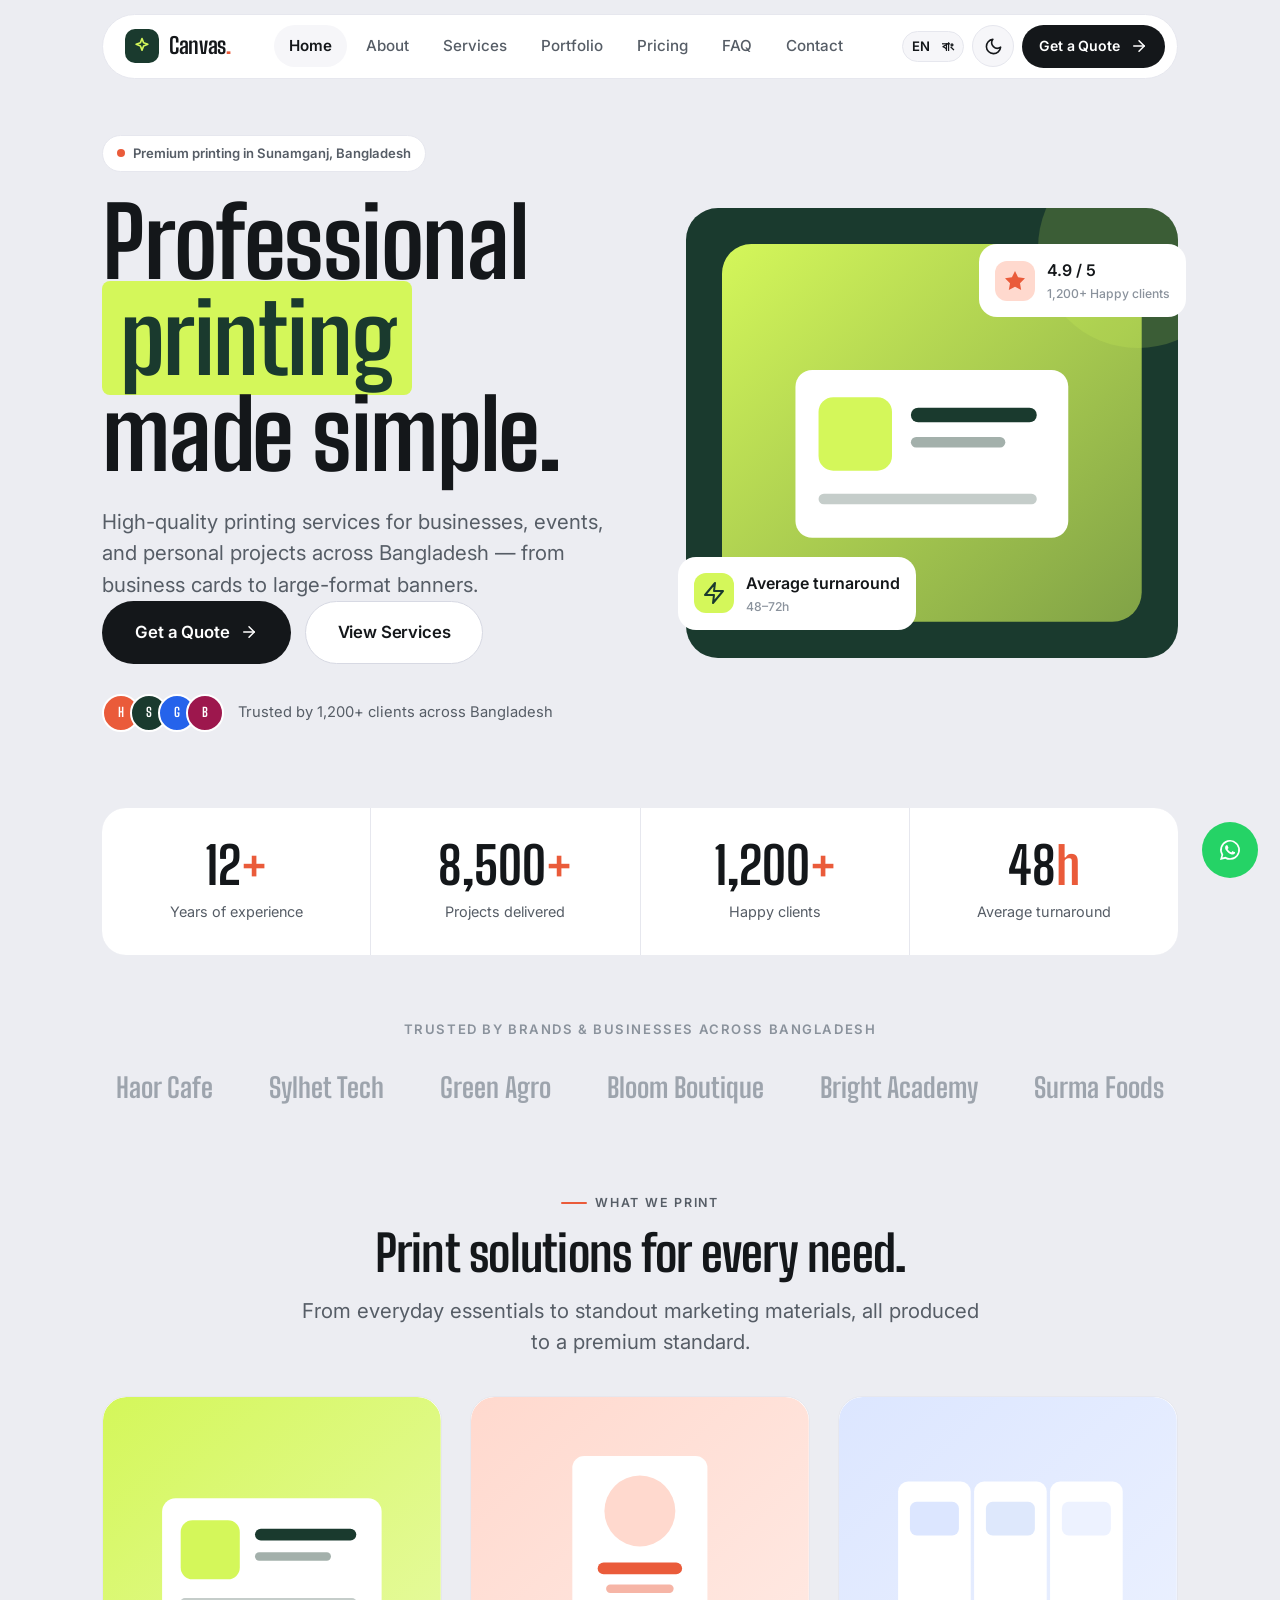
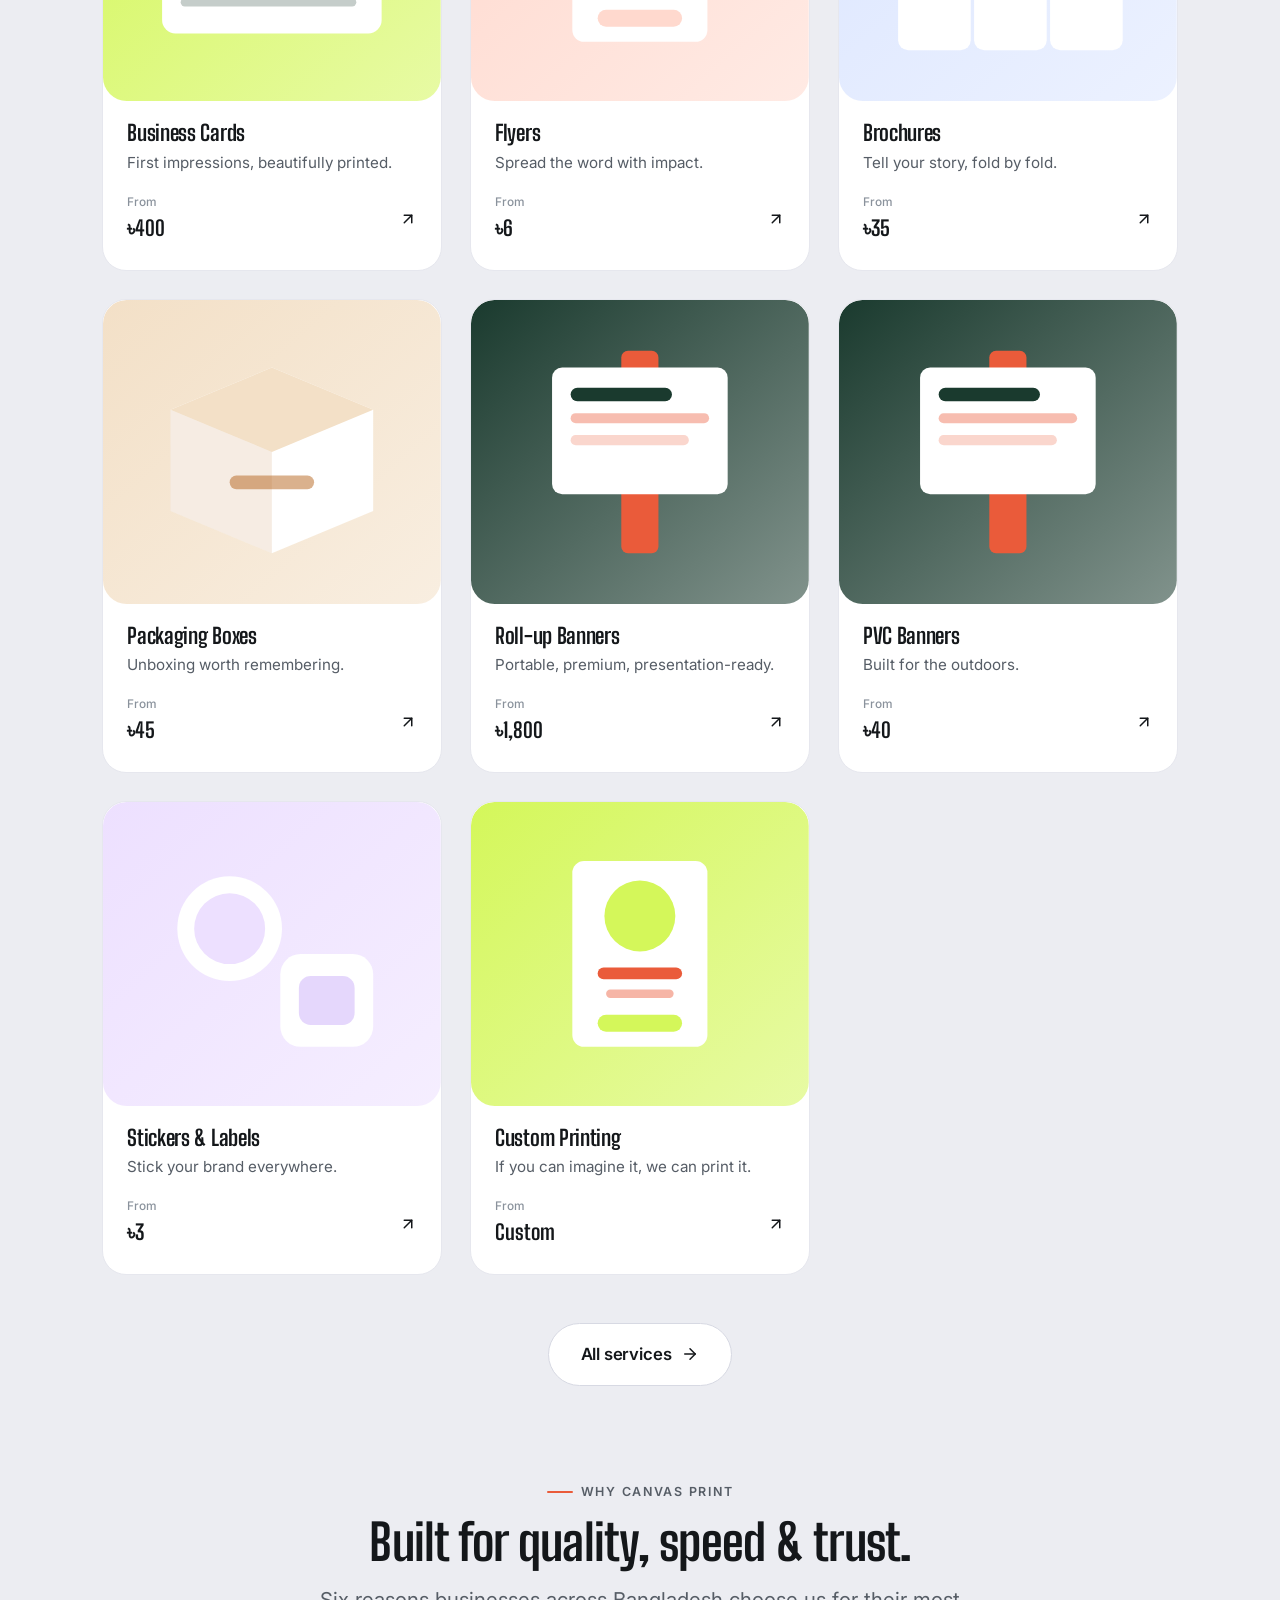
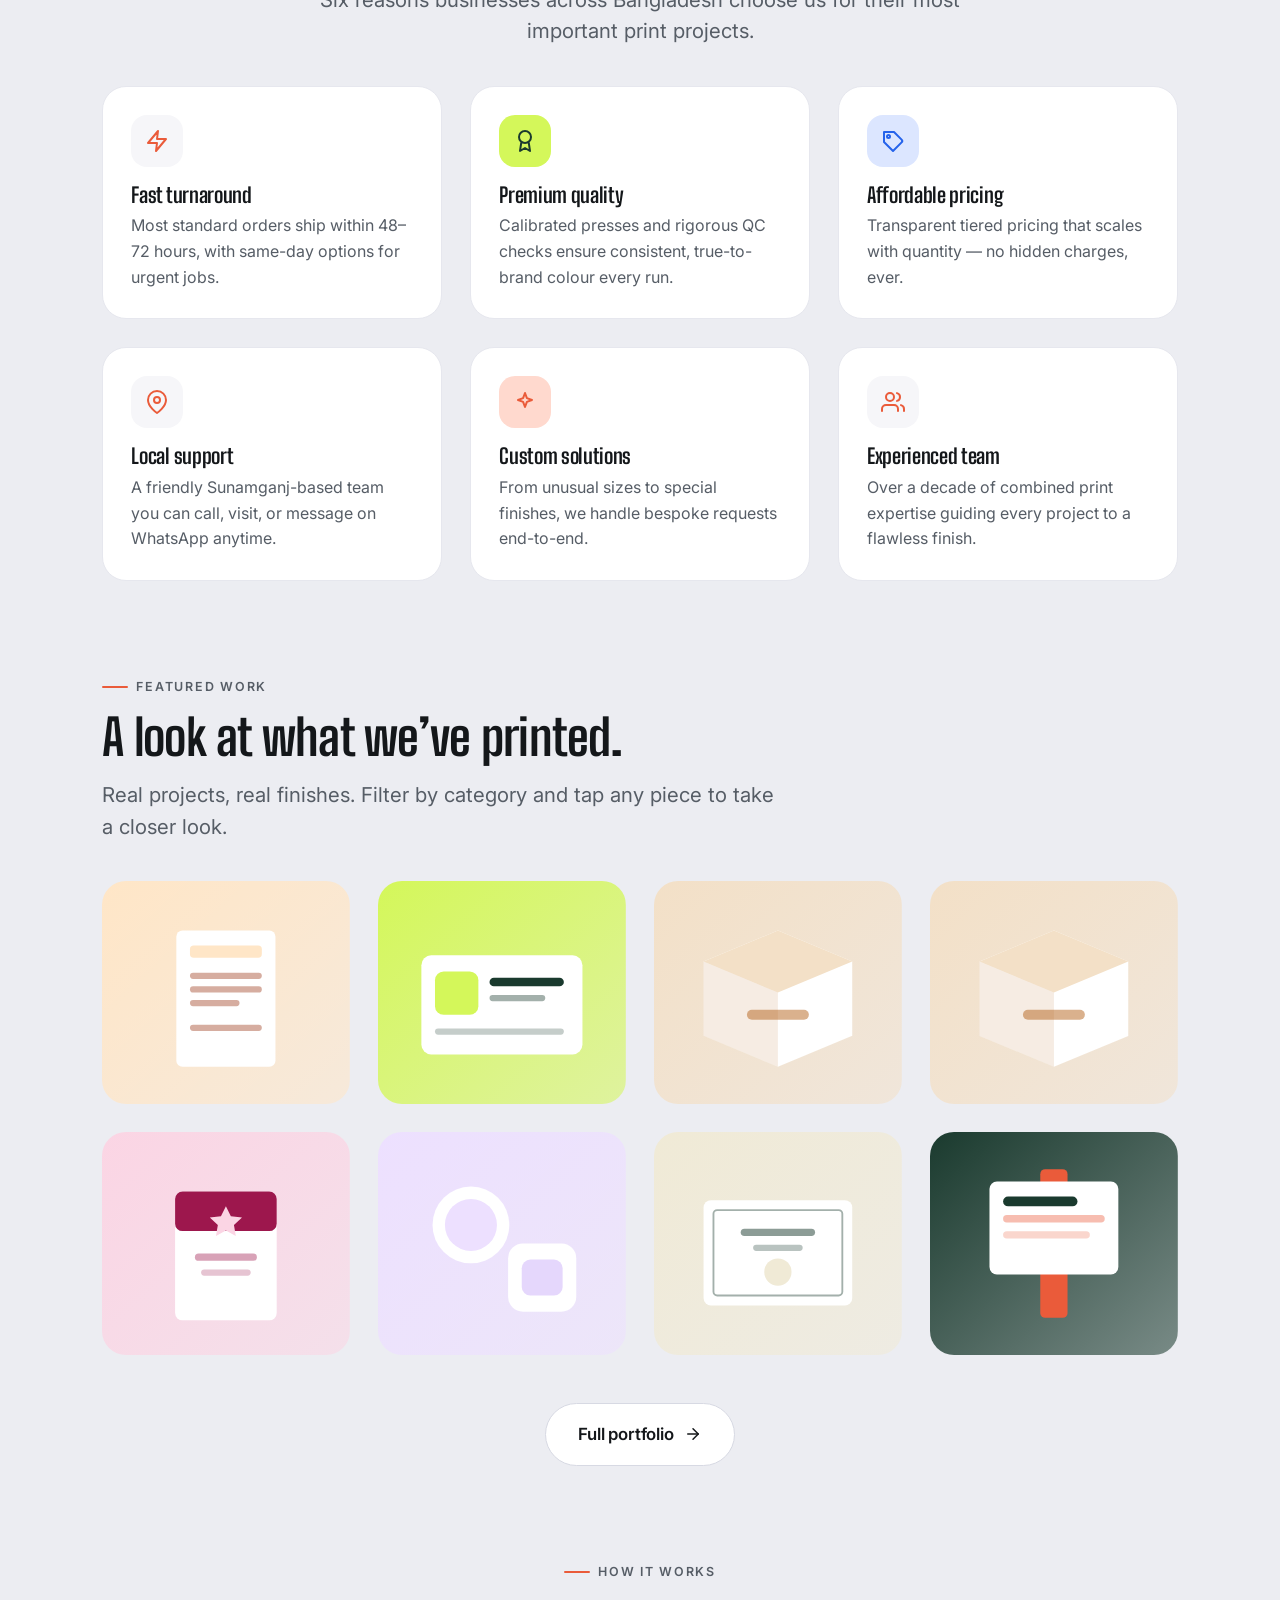
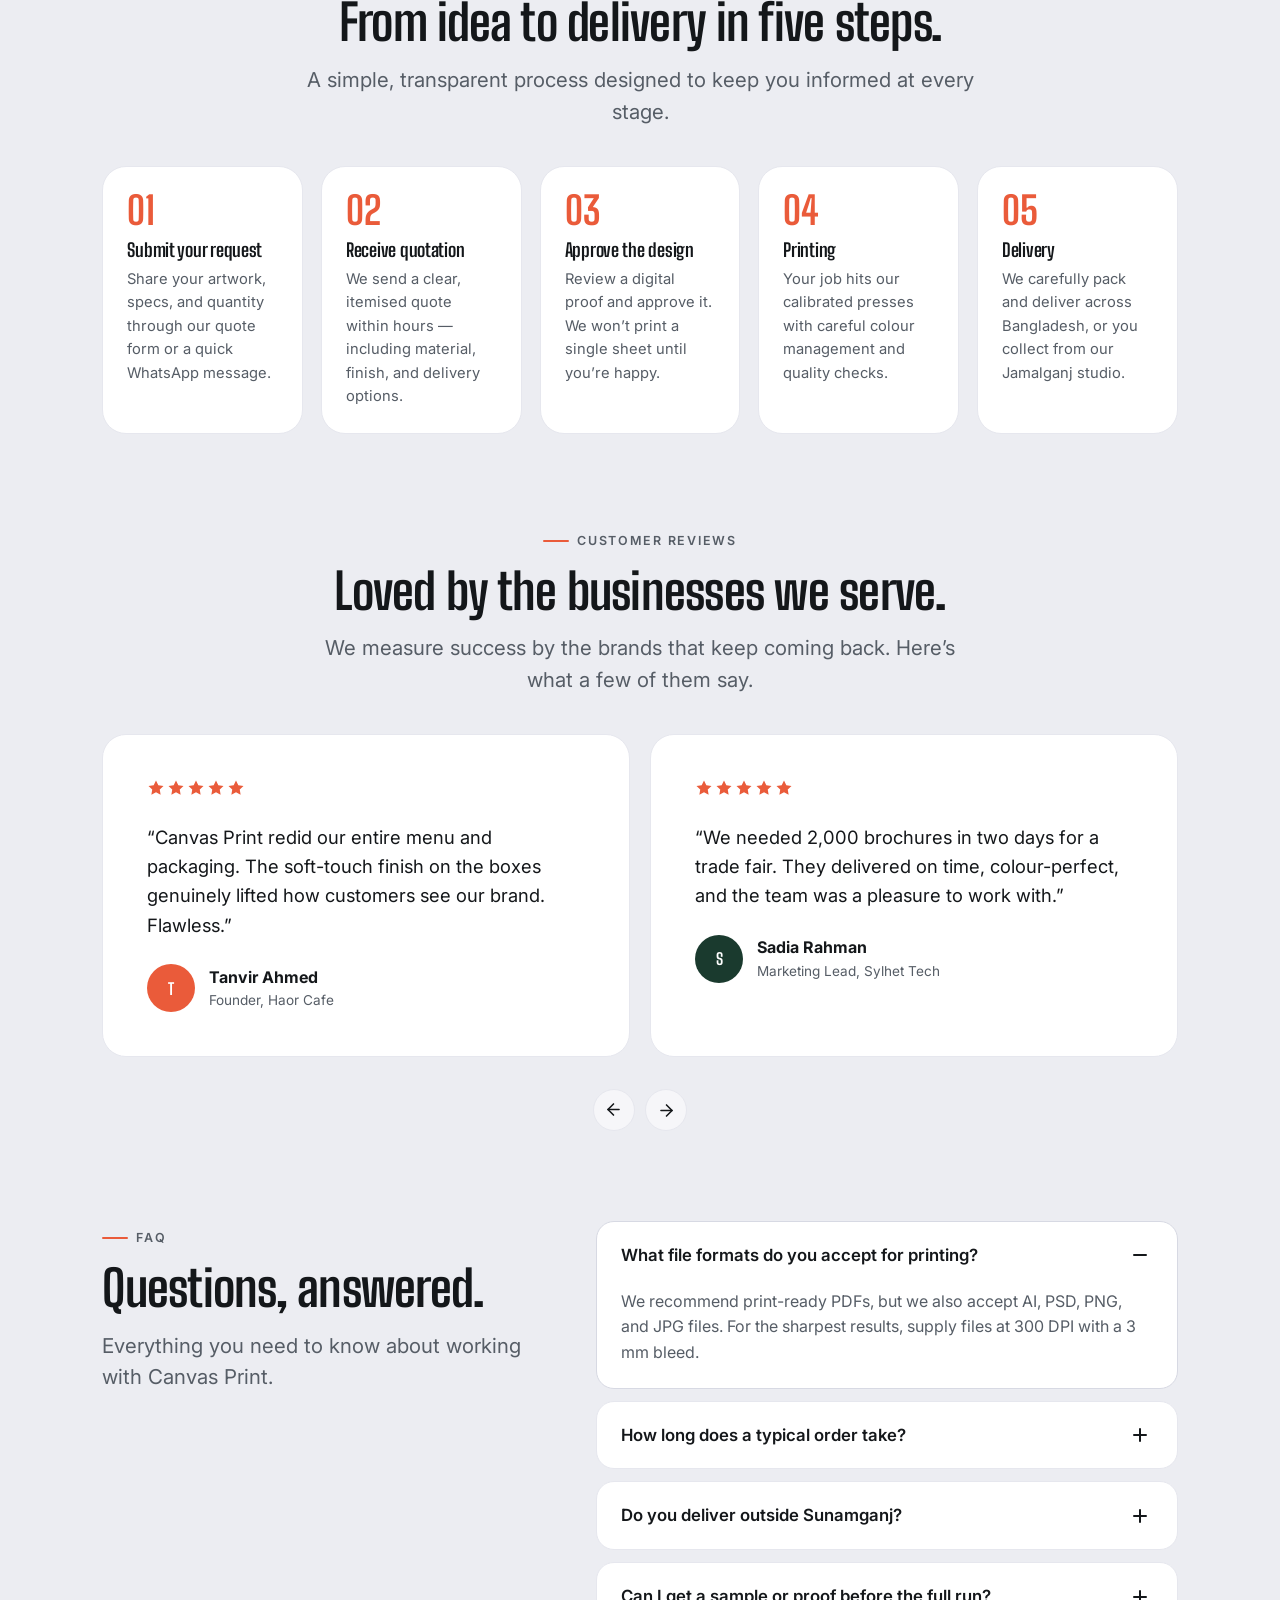
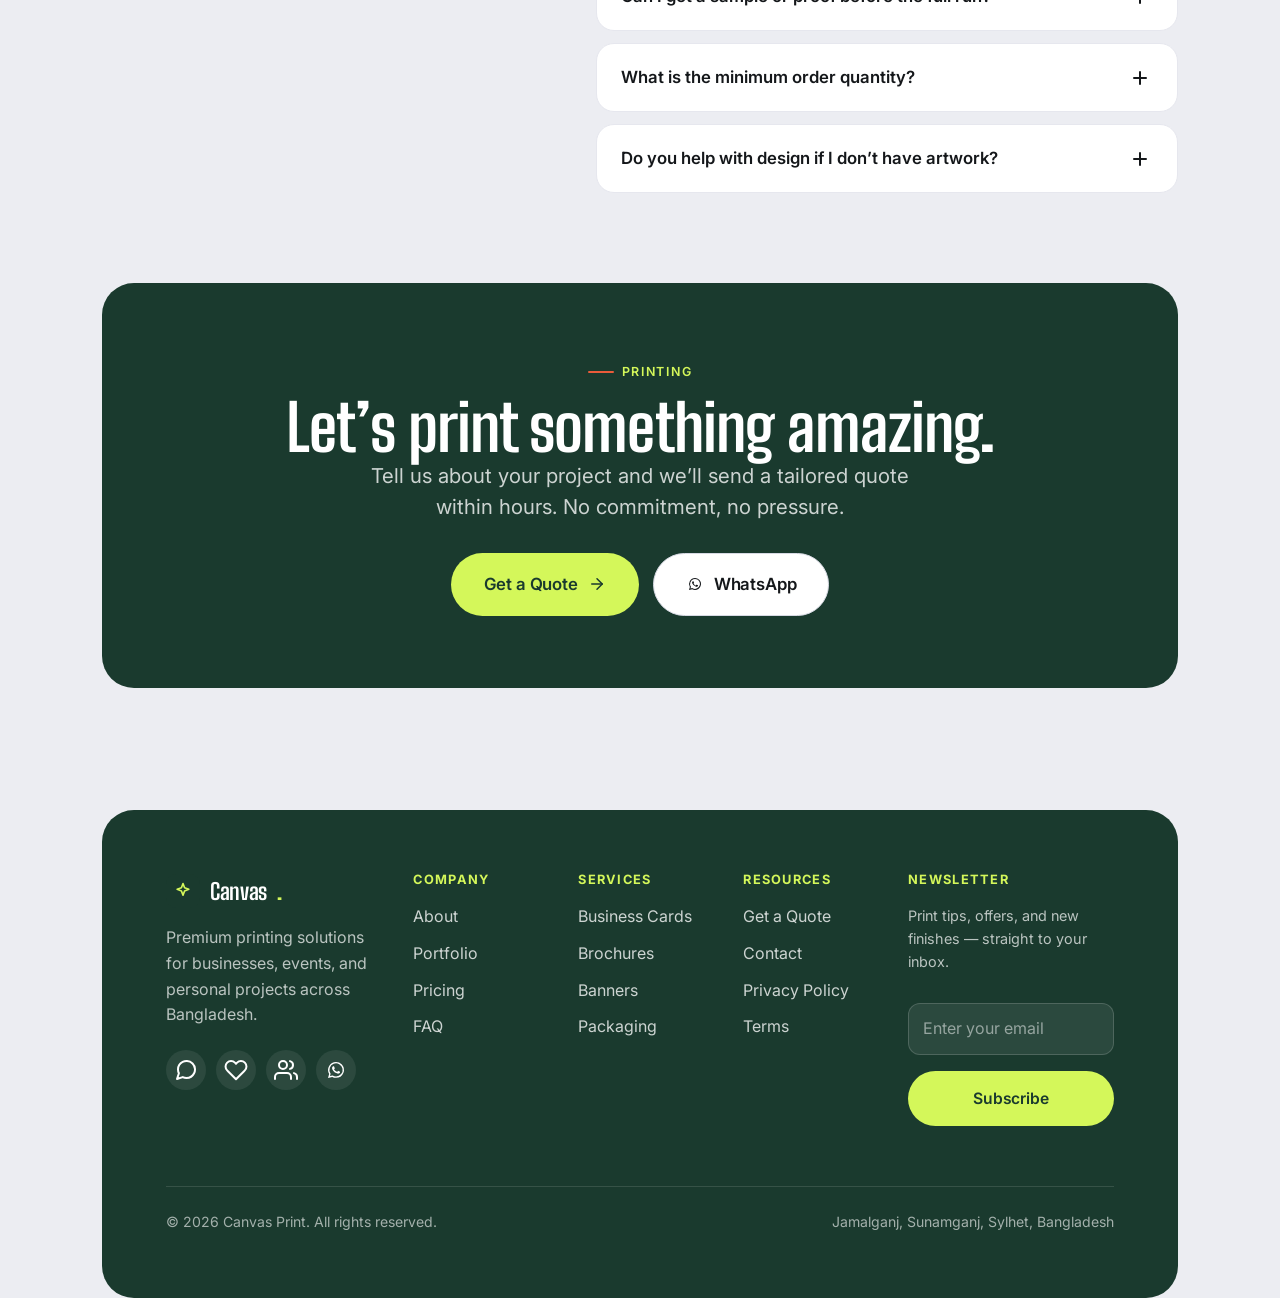
==== index.html @ 89763c50 "first commit Co-authored-by: Cursor <cursoragent@cursor.com>" ====
<!DOCTYPE html>
<html lang="en" data-theme="light">
<head>
    <meta charset="UTF-8">
    <meta name="viewport" content="width=device-width, initial-scale=1.0">
    <title>Canvas Print — Premium Printing in Sunamganj, Bangladesh</title>
    <meta name="description" content="High-quality printing services for businesses, events, and personal projects across Bangladesh — from business cards to large-format banners.">
    <link rel="canonical" href="https://canvasprintbd.com/">
    <meta property="og:type" content="website">
    <meta property="og:title" content="Canvas Print — Premium Printing in Sunamganj, Bangladesh">
    <meta property="og:description" content="High-quality printing services for businesses, events, and personal projects across Bangladesh.">
    <meta property="og:image" content="https://canvasprintbd.com/assets/img/og.svg">
    <meta name="twitter:card" content="summary_large_image">
    <link rel="icon" href="/assets/img/favicon.svg" type="image/svg+xml">
    <meta name="theme-color" content="#1a3a2e">
    <script>(function(){try{var t=localStorage.getItem('theme');if(!t){t=matchMedia('(prefers-color-scheme: dark)').matches?'dark':'light';}document.documentElement.setAttribute('data-theme',t);}catch(e){}})();</script>
    <link rel="preconnect" href="https://fonts.googleapis.com">
    <link rel="preconnect" href="https://fonts.gstatic.com" crossorigin>
    <link href="https://fonts.googleapis.com/css2?family=Big+Shoulders+Text:wght@500;600;700;800&family=Inter:wght@400;500;600;700&display=swap" rel="stylesheet">
    <link rel="stylesheet" href="/assets/css/styles.css">
    <link rel="stylesheet" href="/assets/css/components.css">
    <script type="application/ld+json">
    {"@context":"https://schema.org","@type":"LocalBusiness","name":"Canvas Print","url":"https://canvasprintbd.com","telephone":"+8801700000000","email":"hello@canvasprintbd.com","address":{"@type":"PostalAddress","streetAddress":"Jamalganj","addressLocality":"Sunamganj","addressRegion":"Sylhet","addressCountry":"BD"},"priceRange":"৳৳"}
    </script>
</head>
<body>
<a href="#main" class="sr-only">Skip to content</a>
<div data-include="/partials/header.html"></div>

<main id="main">
    <section class="hero">
        <div class="container">
            <div class="hero-grid">
                <div class="reveal">
                    <span class="badge"><span class="dot"></span> <span data-i18n="hero.badge"></span></span>
                    <h1 class="h-hero hero-title">
                        <span data-i18n="hero.titleA"></span> <span class="highlight" data-i18n="hero.titleHighlight"></span><br><span data-i18n="hero.titleB"></span>
                    </h1>
                    <p class="lede" style="max-width:520px;" data-i18n="hero.subtitle"></p>
                    <div class="hero-cta">
                        <a href="/quote.html" class="btn btn-primary btn-lg"><span data-i18n="common.getQuote"></span> <span data-icon="arrow-right"></span></a>
                        <a href="/services.html" class="btn btn-secondary btn-lg" data-i18n="common.viewServices"></a>
                    </div>
                    <div class="hero-trust">
                        <div class="avatar-row" aria-hidden="true">
                            <span style="background:var(--tomato)">H</span><span style="background:var(--forest)">S</span>
                            <span style="background:var(--blue)">G</span><span style="background:#9d174d">B</span>
                        </div>
                        <span data-i18n="hero.trusted"></span>
                    </div>
                </div>
                <div class="hero-visual reveal" data-delay="2">
                    <div class="hero-stage"><div class="hero-art-main" data-art="card"></div></div>
                    <div class="hero-float bl">
                        <span class="fico" style="background:var(--lime);color:var(--forest)" data-icon="zap"></span>
                        <div><span data-i18n="stats.turnaround"></span><small>48–72h</small></div>
                    </div>
                    <div class="hero-float tr">
                        <span class="fico" style="background:var(--tomato-soft);color:var(--tomato)" data-icon="star"></span>
                        <div>4.9 / 5<small>1,200+ <span data-i18n="stats.clients"></span></small></div>
                    </div>
                </div>
            </div>
        </div>
    </section>

    <section class="section--tight"><div class="container"><div data-render="stats"></div></div></section>

    <section class="section--tight"><div class="container trusted reveal" data-render="trusted"></div></section>

    <section class="section">
        <div class="container">
            <div class="section-head center">
                <span class="eyebrow" style="justify-content:center;" data-i18n="services.eyebrow"></span>
                <h2 class="h2 text-balance" data-i18n="services.title"></h2>
                <p class="lede" data-i18n="services.description"></p>
            </div>
            <div class="grid grid-3" data-render="services" data-home="true"></div>
            <div class="text-center mt-lg">
                <a href="/services.html" class="btn btn-secondary btn-lg"><span data-i18n="common.allServices"></span> <span data-icon="arrow-right"></span></a>
            </div>
        </div>
    </section>

    <section class="section">
        <div class="container">
            <div class="section-head center">
                <span class="eyebrow" style="justify-content:center;" data-i18n="why.eyebrow"></span>
                <h2 class="h2 text-balance" data-i18n="why.title"></h2>
                <p class="lede" data-i18n="why.description"></p>
            </div>
            <div class="grid grid-3" data-render="why"></div>
        </div>
    </section>

    <section class="section">
        <div class="container">
            <div class="section-head">
                <span class="eyebrow" data-i18n="work.eyebrow"></span>
                <h2 class="h2 text-balance" data-i18n="work.title"></h2>
                <p class="lede" data-i18n="work.description"></p>
            </div>
            <div class="grid grid-4" data-render="work" data-limit="8"></div>
            <div class="text-center mt-lg">
                <a href="/portfolio.html" class="btn btn-secondary btn-lg"><span data-i18n="common.fullPortfolio"></span> <span data-icon="arrow-right"></span></a>
            </div>
        </div>
    </section>

    <section class="section">
        <div class="container">
            <div class="section-head center">
                <span class="eyebrow" style="justify-content:center;" data-i18n="process.eyebrow"></span>
                <h2 class="h2 text-balance" data-i18n="process.title"></h2>
                <p class="lede" data-i18n="process.description"></p>
            </div>
            <div class="process-list" data-render="process"></div>
        </div>
    </section>

    <section class="section">
        <div class="container">
            <div class="section-head center">
                <span class="eyebrow" style="justify-content:center;" data-i18n="reviews.eyebrow"></span>
                <h2 class="h2 text-balance" data-i18n="reviews.title"></h2>
                <p class="lede" data-i18n="reviews.description"></p>
            </div>
            <div class="carousel" data-carousel>
                <div class="reviews-track" data-track data-render="reviews"></div>
                <div class="carousel-nav">
                    <button class="icon-btn" type="button" data-prev aria-label="Previous" style="transform:rotate(180deg)"><span data-icon="arrow-right"></span></button>
                    <button class="icon-btn" type="button" data-next aria-label="Next"><span data-icon="arrow-right"></span></button>
                </div>
            </div>
        </div>
    </section>

    <section class="section">
        <div class="container">
            <div class="faq-grid">
                <div class="section-head" style="margin-bottom:0;">
                    <span class="eyebrow" data-i18n="faq.eyebrow"></span>
                    <h2 class="h2 text-balance" data-i18n="faq.title"></h2>
                    <p class="lede" data-i18n="faq.description"></p>
                </div>
                <div class="accordion" data-accordion data-render="faq" data-limit="6"></div>
            </div>
        </div>
    </section>

    <section class="section">
        <div class="container">
            <div class="cta-band reveal">
                <span class="eyebrow" style="color:var(--lime);justify-content:center;" data-i18n="hero.titleHighlight"></span>
                <h2 class="h1 text-balance" style="margin-top:14px;" data-i18n="cta.title"></h2>
                <p class="lede" data-i18n="cta.description"></p>
                <div class="cta-actions">
                    <a href="/quote.html" class="btn btn-accent btn-lg"><span data-i18n="common.getQuote"></span> <span data-icon="arrow-right"></span></a>
                    <a href="#" data-wa class="btn btn-secondary btn-lg"><span data-icon="whatsapp"></span> WhatsApp</a>
                </div>
            </div>
        </div>
    </section>
</main>

<div data-include="/partials/footer.html"></div>

<script src="/assets/js/i18n.js" defer></script>
<script src="/assets/js/data.js" defer></script>
<script src="/assets/js/artwork.js" defer></script>
<script src="/assets/js/main.js" defer></script>
</body>
</html>
---- assets/css/styles.css ----
/* ============================================================ *\
   Canvas Print — Zendeeps-inspired design system
   Big Shoulders Text (display) + Inter (body)
   Light + dark themes via [data-theme]
\* ============================================================ */

:root {
    --font-display: "Big Shoulders Text", "Inter", system-ui, sans-serif;
    --font-body: "Inter", system-ui, -apple-system, "Segoe UI", sans-serif;

    /* Brand accents (shared across themes) */
    --tomato: #ea5b3a;
    --tomato-soft: #ffd9ce;
    --lime: #d4f75a;
    --forest: #1a3a2e;
    --blue: #2563eb;
    --blue-soft: #dce6ff;

    /* Light theme tokens */
    --bg: #ecedf2;
    --panel: #ffffff;
    --panel-2: #f6f6f9;
    --ink: #14171a;
    --ink-2: #565d66;
    --ink-3: #8a929c;
    --border: #e6e7ee;
    --border-strong: #d7d9e3;
    --btn: #14171a;
    --btn-ink: #ffffff;
    --ring: rgba(20, 23, 26, 0.12);
    --shadow-sm: none;
    --shadow-md: none;
    --shadow-lg: none;

    --radius-xl: 32px;
    --radius-lg: 24px;
    --radius-md: 18px;
    --radius-sm: 12px;
    --radius-pill: 999px;

    --container: 1200px;
    --gutter: clamp(16px, 4vw, 40px);
    --section-y: clamp(28px, 3.5vw, 52px);
}

[data-theme="dark"] {
    --bg: #0c0e10;
    --panel: #15181b;
    --panel-2: #1c2024;
    --ink: #f4f5f7;
    --ink-2: #adb4bd;
    --ink-3: #79818b;
    --border: #262b30;
    --border-strong: #333a41;
    --btn: #f4f5f7;
    --btn-ink: #14171a;
    --ring: rgba(255, 255, 255, 0.16);
    --shadow-sm: none;
    --shadow-md: none;
    --shadow-lg: none;
}

/* ----------------------------- Reset ----------------------------- */
*,
*::before,
*::after { box-sizing: border-box; }

* { margin: 0; }

html { scroll-behavior: smooth; -webkit-text-size-adjust: 100%; }

body {
    font-family: var(--font-body);
    background: var(--bg);
    color: var(--ink);
    line-height: 1.6;
    font-size: 16px;
    -webkit-font-smoothing: antialiased;
    text-rendering: optimizeLegibility;
    transition: background-color 0.3s ease, color 0.3s ease;
}

img, svg, video { display: block; max-width: 100%; }
a { color: inherit; text-decoration: none; }
button { font: inherit; cursor: pointer; border: none; background: none; color: inherit; }
input, textarea, select { font: inherit; color: inherit; }
ul { list-style: none; padding: 0; }

:focus-visible {
    outline: 3px solid var(--blue);
    outline-offset: 2px;
    border-radius: 4px;
}

::selection { background: var(--lime); color: var(--forest); }

/* ---------------------------- Layout ---------------------------- */
.container {
    width: 100%;
    margin-inline: auto;
    padding-inline: 3%;
}
@media (min-width: 768px) { .container { padding-inline: 5%; } }
@media (min-width: 1024px) { .container { padding-inline: 8%; } }

.section { padding-block: var(--section-y); }
.section--tight { padding-block: clamp(20px, 2.5vw, 36px); }

.stack > * + * { margin-top: 1rem; }

.grid { display: grid; gap: clamp(16px, 2.5vw, 28px); }
@media (min-width: 640px) { .grid-2 { grid-template-columns: repeat(2, 1fr); } }
@media (min-width: 900px) {
    .grid-3 { grid-template-columns: repeat(3, 1fr); }
    .grid-4 { grid-template-columns: repeat(4, 1fr); }
}
@media (max-width: 899px) { .grid-4 { grid-template-columns: repeat(2, 1fr); } }

/* --------------------------- Typography -------------------------- */
.display {
    font-family: var(--font-display);
    font-weight: 700;
    line-height: 0.96;
    letter-spacing: -0.02em;
    text-transform: none;
}

h1, h2, h3, h4 { font-family: var(--font-display); font-weight: 700; line-height: 1; letter-spacing: -0.015em; }

.h-hero { font-size: clamp(2.8rem, 8vw, 6rem); }
.h1 { font-size: clamp(2.4rem, 5.5vw, 4rem); }
.h2 { font-size: clamp(2rem, 4.5vw, 3.1rem); }
.h3 { font-size: clamp(1.4rem, 3vw, 2rem); }

.lede { font-size: clamp(1.05rem, 1.6vw, 1.3rem); color: var(--ink-2); line-height: 1.55; }
.muted { color: var(--ink-2); }
.text-balance { text-wrap: balance; }

.eyebrow {
    display: inline-flex;
    align-items: center;
    gap: 8px;
    font-family: var(--font-body);
    font-size: 0.78rem;
    font-weight: 600;
    letter-spacing: 0.14em;
    text-transform: uppercase;
    color: var(--ink-2);
}
.eyebrow::before {
    content: "";
    width: 26px;
    height: 2px;
    border-radius: 2px;
    background: var(--tomato);
}

.highlight {
    background: var(--lime);
    color: var(--forest);
    padding: 0 0.18em;
    border-radius: 8px;
    box-decoration-break: clone;
}

/* ----------------------------- Panels ---------------------------- */
.panel {
    background: var(--panel);
    border-radius: var(--radius-xl);
    box-shadow: var(--shadow-md);
    border: 1px solid var(--border);
}
.panel--flat { box-shadow: none; }
.panel-pad { padding: clamp(24px, 4vw, 56px); }

.card {
    background: var(--panel);
    border: 1px solid var(--border);
    border-radius: var(--radius-lg);
    box-shadow: var(--shadow-sm);
    transition: transform 0.35s cubic-bezier(0.2, 0.7, 0.2, 1), box-shadow 0.35s ease, border-color 0.35s ease;
}
.card:hover { transform: translateY(-6px); box-shadow: var(--shadow-lg); border-color: var(--border-strong); }

/* ----------------------------- Buttons --------------------------- */
.btn {
    display: inline-flex;
    align-items: center;
    justify-content: center;
    gap: 10px;
    padding: 14px 26px;
    border-radius: var(--radius-pill);
    font-weight: 600;
    font-size: 0.98rem;
    letter-spacing: -0.01em;
    transition: transform 0.2s ease, background-color 0.2s ease, color 0.2s ease, border-color 0.2s ease, box-shadow 0.2s ease;
    border: 1.5px solid transparent;
    white-space: nowrap;
}
.btn:active { transform: scale(0.97); }
.btn .icon { width: 18px; height: 18px; }

.btn-primary { background: var(--btn); color: var(--btn-ink); }
.btn-primary:hover { transform: translateY(-2px); box-shadow: var(--shadow-md); }

.btn-secondary { background: var(--panel); color: var(--ink); border-color: var(--border-strong); }
.btn-secondary:hover { border-color: var(--ink); transform: translateY(-2px); }

.btn-accent { background: var(--lime); color: var(--forest); }
.btn-accent:hover { transform: translateY(-2px); box-shadow: var(--shadow-md); }

.btn-ghost { color: var(--ink); padding-inline: 8px; }
.btn-ghost:hover { color: var(--tomato); }

.btn-sm { padding: 9px 16px; font-size: 0.88rem; }
.btn-lg { padding: 17px 32px; font-size: 1.05rem; }
.btn-block { width: 100%; }

.link-arrow {
    display: inline-flex;
    align-items: center;
    gap: 6px;
    font-weight: 600;
    color: var(--ink);
}
.link-arrow .icon { width: 18px; height: 18px; transition: transform 0.2s ease; }
.link-arrow:hover { color: var(--tomato); }
.link-arrow:hover .icon { transform: translate(3px, -3px); }

/* ------------------------------ Badge ---------------------------- */
.badge {
    display: inline-flex;
    align-items: center;
    gap: 8px;
    padding: 7px 14px;
    border-radius: var(--radius-pill);
    background: var(--panel);
    border: 1px solid var(--border);
    font-size: 0.82rem;
    font-weight: 600;
    color: var(--ink-2);
    box-shadow: var(--shadow-sm);
}
.badge .dot { width: 8px; height: 8px; border-radius: 50%; background: var(--tomato); }

.chip {
    padding: 8px 16px;
    border-radius: var(--radius-pill);
    border: 1.5px solid var(--border-strong);
    background: var(--panel);
    font-size: 0.88rem;
    font-weight: 600;
    color: var(--ink-2);
    transition: all 0.2s ease;
}
.chip:hover { color: var(--ink); border-color: var(--ink); }
.chip.is-active { background: var(--forest); color: #fff; border-color: var(--forest); }

/* --------------------------- Section head ------------------------ */
.section-head { max-width: 680px; margin-bottom: clamp(24px, 3vw, 40px); }
.section-head.center { margin-inline: auto; text-align: center; }
.section-head .eyebrow { margin-bottom: 16px; }
.section-head .lede { margin-top: 16px; }

/* ------------------------------ Stars ---------------------------- */
.stars { display: inline-flex; gap: 2px; color: var(--tomato); }
.star-icon { width: 18px; height: 18px; }

/* --------------------------- Reveal anim ------------------------- */
.reveal { opacity: 0; transform: translateY(24px); transition: opacity 0.7s ease, transform 0.7s cubic-bezier(0.2, 0.7, 0.2, 1); }
.reveal.is-visible { opacity: 1; transform: none; }
.reveal[data-delay="1"] { transition-delay: 0.08s; }
.reveal[data-delay="2"] { transition-delay: 0.16s; }
.reveal[data-delay="3"] { transition-delay: 0.24s; }
.reveal[data-delay="4"] { transition-delay: 0.32s; }
.reveal[data-delay="5"] { transition-delay: 0.4s; }

@media (prefers-reduced-motion: reduce) {
    .reveal { opacity: 1 !important; transform: none !important; }
    html { scroll-behavior: auto; }
    * { transition-duration: 0.01ms !important; animation-duration: 0.01ms !important; }
}

/* utility */
.sr-only {
    position: absolute; width: 1px; height: 1px; padding: 0; margin: -1px;
    overflow: hidden; clip: rect(0, 0, 0, 0); white-space: nowrap; border: 0;
}
.text-center { text-align: center; }
.flex { display: flex; }
.items-center { align-items: center; }
.justify-between { justify-content: space-between; }
.gap-sm { gap: 10px; }
.gap-md { gap: 16px; }
.wrap { flex-wrap: wrap; }
.mt-lg { margin-top: clamp(28px, 4vw, 48px); }
.full-bleed-art { aspect-ratio: 10 / 9; width: 100%; border-radius: inherit; object-fit: cover; }
---- assets/css/components.css ----
/* ============================================================ *\
   Canvas Print — component & section styles
\* ============================================================ */

/* ------------------------------ Navbar --------------------------- */
.site-header {
    position: sticky;
    top: 0;
    z-index: 60;
    padding-top: 14px;
    transition: padding 0.3s ease;
}
.nav-shell {
    display: flex;
    align-items: center;
    justify-content: space-between;
    gap: 16px;
    background: var(--panel);
    border: 1px solid var(--border);
    border-radius: var(--radius-pill);
    padding: 10px 12px 10px 22px;
    box-shadow: var(--shadow-md);
}
.site-header.scrolled .nav-shell { box-shadow: var(--shadow-lg); }

.brand { display: inline-flex; align-items: center; gap: 10px; font-family: var(--font-display); font-weight: 700; font-size: 1.4rem; letter-spacing: -0.02em; }
.brand-mark {
    width: 34px; height: 34px; border-radius: 10px;
    background: var(--forest); color: var(--lime);
    display: grid; place-items: center; font-size: 1.1rem; flex-shrink: 0;
}
.brand-mark svg { width: 20px; height: 20px; }

.nav-links { display: none; align-items: center; gap: 4px; }
@media (min-width: 980px) { .nav-links { display: flex; } }
.nav-links a {
    padding: 9px 15px;
    border-radius: var(--radius-pill);
    font-weight: 500;
    font-size: 0.95rem;
    color: var(--ink-2);
    transition: color 0.2s ease, background-color 0.2s ease;
}
.nav-links a:hover { color: var(--ink); background: var(--panel-2); }
.nav-links a.is-active { color: var(--ink); background: var(--panel-2); font-weight: 600; }

.nav-actions { display: flex; align-items: center; gap: 8px; }

.icon-btn {
    width: 42px; height: 42px;
    border-radius: 50%;
    display: grid; place-items: center;
    background: var(--panel-2);
    border: 1px solid var(--border);
    color: var(--ink);
    transition: background-color 0.2s ease, transform 0.2s ease;
}
.icon-btn:hover { transform: translateY(-1px); }
.icon-btn .icon { width: 19px; height: 19px; }

.lang-toggle {
    display: inline-flex;
    background: var(--panel-2);
    border: 1px solid var(--border);
    border-radius: var(--radius-pill);
    padding: 3px;
    font-size: 0.82rem;
    font-weight: 600;
}
.lang-toggle a { padding: 6px 11px; border-radius: var(--radius-pill); color: var(--ink-3); line-height: 1; }
.lang-toggle a.is-active { background: var(--btn); color: var(--btn-ink); }

.theme-toggle .icon-sun { display: none; }
[data-theme="dark"] .theme-toggle .icon-sun { display: block; }
[data-theme="dark"] .theme-toggle .icon-moon { display: none; }

.nav-cta { display: none; }
@media (min-width: 620px) { .nav-cta { display: inline-flex; } }

.menu-btn { display: grid; }
@media (min-width: 980px) { .menu-btn { display: none; } }

/* Mobile drawer */
.mobile-menu {
    position: fixed;
    inset: 0;
    z-index: 80;
    background: var(--bg);
    padding: 18px var(--gutter) 40px;
    display: flex;
    flex-direction: column;
    transform: translateY(-100%);
    transition: transform 0.4s cubic-bezier(0.2, 0.7, 0.2, 1);
    overflow-y: auto;
}
.mobile-menu.open { transform: none; }
.mobile-menu-head { display: flex; align-items: center; justify-content: space-between; margin-bottom: 24px; }
.mobile-links { display: flex; flex-direction: column; gap: 4px; margin-top: 12px; }
.mobile-links a {
    font-family: var(--font-display);
    font-size: 2rem;
    font-weight: 700;
    padding: 10px 0;
    border-bottom: 1px solid var(--border);
    color: var(--ink);
}
.mobile-links a:hover { color: var(--tomato); }
.mobile-foot { margin-top: auto; padding-top: 28px; display: flex; flex-direction: column; gap: 14px; }

/* ------------------------------- Hero ---------------------------- */
.hero { padding-top: clamp(28px, 5vw, 56px); padding-bottom: var(--section-y); }
.hero-grid { display: grid; gap: clamp(24px, 4vw, 40px); }
@media (min-width: 980px) { .hero-grid { grid-template-columns: 1.05fr 0.95fr; align-items: center; } }

.hero-title { margin: 22px 0 24px; }
.hero-cta { display: flex; flex-wrap: wrap; gap: 14px; margin-bottom: 30px; }
.hero-trust { display: flex; align-items: center; gap: 14px; color: var(--ink-2); font-size: 0.92rem; }
.avatar-row { display: flex; }
.avatar-row span {
    width: 38px; height: 38px; border-radius: 50%;
    border: 2px solid var(--panel);
    margin-left: -10px;
    display: grid; place-items: center;
    font-size: 0.8rem; font-weight: 700; color: #fff;
    font-family: var(--font-display);
}
.avatar-row span:first-child { margin-left: 0; }

.hero-visual { position: relative; }
.hero-stage {
    background: var(--forest);
    border-radius: var(--radius-xl);
    padding: clamp(22px, 3vw, 36px);
    box-shadow: var(--shadow-lg);
    position: relative;
    overflow: hidden;
}
.hero-stage::after {
    content: "";
    position: absolute; right: -60px; top: -60px;
    width: 200px; height: 200px; border-radius: 50%;
    background: var(--lime); opacity: 0.18;
}
.hero-art-main { border-radius: var(--radius-lg); overflow: hidden; }
.hero-float {
    position: absolute;
    background: var(--panel);
    border-radius: var(--radius-md);
    box-shadow: var(--shadow-lg);
    padding: 14px 16px;
    display: flex; align-items: center; gap: 12px;
    font-weight: 600;
}
.hero-float.bl { left: -8px; bottom: 28px; }
.hero-float.tr { right: -8px; top: 36px; }
.hero-float .fico { width: 40px; height: 40px; border-radius: 12px; display: grid; place-items: center; flex-shrink: 0; }
.hero-float small { display: block; font-weight: 500; font-size: 0.76rem; color: var(--ink-3); }
@media (max-width: 520px) { .hero-float.bl { left: 4px; } .hero-float.tr { right: 4px; } }

/* ----------------------------- Stat row -------------------------- */
.stat-row { display: grid; gap: 1px; background: var(--border); border-radius: var(--radius-lg); overflow: hidden; }
@media (min-width: 640px) { .stat-row { grid-template-columns: repeat(4, 1fr); } }
@media (max-width: 639px) { .stat-row { grid-template-columns: repeat(2, 1fr); } }
.stat-cell { background: var(--panel); padding: clamp(20px, 3vw, 32px); text-align: center; }
.stat-num { font-family: var(--font-display); font-weight: 700; font-size: clamp(2.2rem, 5vw, 3.2rem); line-height: 1; color: var(--ink); }
.stat-num .suffix { color: var(--tomato); }
.stat-label { margin-top: 8px; font-size: 0.9rem; color: var(--ink-2); }

/* --------------------------- Trusted strip ----------------------- */
.trusted { text-align: center; }
.trusted p { font-size: 0.82rem; letter-spacing: 0.12em; text-transform: uppercase; color: var(--ink-3); font-weight: 600; }
.trusted-logos { display: flex; flex-wrap: wrap; align-items: center; justify-content: center; gap: clamp(20px, 5vw, 56px); margin-top: 26px; }
.trusted-logos span { font-family: var(--font-display); font-weight: 700; font-size: clamp(1.1rem, 2.4vw, 1.7rem); color: var(--ink-3); opacity: 0.8; transition: color 0.2s ease, opacity 0.2s ease; }
.trusted-logos span:hover { color: var(--ink); opacity: 1; }

/* ---------------------------- Service card ----------------------- */
.service-card { overflow: hidden; display: flex; flex-direction: column; }
.service-card .art { aspect-ratio: 4 / 3; }
.service-card .body { padding: 22px 24px 24px; display: flex; flex-direction: column; flex: 1; }
.service-card h3 { font-size: 1.35rem; }
.service-card .tagline { color: var(--ink-2); margin-top: 6px; font-size: 0.95rem; }
.service-card .foot { display: flex; align-items: center; justify-content: space-between; margin-top: auto; padding-top: 18px; }
.service-card .price { font-family: var(--font-display); font-weight: 700; font-size: 1.3rem; }
.service-card .price small { display: block; font-family: var(--font-body); font-weight: 500; font-size: 0.74rem; color: var(--ink-3); }

/* full service block (services page) */
.service-block { display: grid; gap: clamp(20px, 4vw, 44px); align-items: center; }
@media (min-width: 860px) { .service-block { grid-template-columns: 1fr 1fr; } .service-block.flip .art-wrap { order: 2; } }
.service-block .art-wrap { border-radius: var(--radius-xl); overflow: hidden; box-shadow: var(--shadow-md); }
.service-feats { display: grid; gap: 10px; margin-top: 20px; }
.service-feats li { display: flex; align-items: center; gap: 10px; color: var(--ink-2); }
.service-feats .ico { width: 22px; height: 22px; border-radius: 50%; background: var(--lime); color: var(--forest); display: grid; place-items: center; flex-shrink: 0; }
.service-feats .ico .icon { width: 13px; height: 13px; }

/* ----------------------------- Why grid -------------------------- */
.why-card { padding: 28px; height: 100%; }
.why-ico {
    width: 52px; height: 52px; border-radius: 16px;
    display: grid; place-items: center; margin-bottom: 18px;
    background: var(--panel-2); color: var(--tomato);
}
.why-ico .icon { width: 24px; height: 24px; }
.why-card:nth-child(2) .why-ico { background: var(--lime); color: var(--forest); }
.why-card:nth-child(3) .why-ico { background: var(--blue-soft); color: var(--blue); }
.why-card:nth-child(5) .why-ico { background: var(--tomato-soft); color: var(--tomato); }
.why-card h3 { font-size: 1.3rem; margin-bottom: 8px; }

/* ----------------------------- Process --------------------------- */
.process-list { display: grid; gap: 18px; counter-reset: step; }
@media (min-width: 980px) { .process-list { grid-template-columns: repeat(5, 1fr); } }
.process-step { padding: 24px; position: relative; }
.process-step .num {
    font-family: var(--font-display); font-weight: 700; font-size: 2.4rem; line-height: 1;
    color: var(--tomato);
}
.process-step h3 { font-size: 1.15rem; margin: 12px 0 8px; }
.process-step p { font-size: 0.92rem; color: var(--ink-2); }

/* --------------------------- Testimonials ------------------------ */
.reviews-track { display: flex; gap: 20px; overflow: hidden; }
.review-card { flex: 0 0 100%; padding: clamp(28px, 4vw, 44px); }
@media (min-width: 760px) { .review-card { flex-basis: calc(50% - 10px); } }
.review-card .quote { font-size: 1.15rem; line-height: 1.6; margin: 18px 0 24px; color: var(--ink); }
.review-author { display: flex; align-items: center; gap: 14px; }
.review-author .ava { width: 48px; height: 48px; border-radius: 50%; display: grid; place-items: center; font-family: var(--font-display); font-weight: 700; color: #fff; }
.review-author .name { font-weight: 700; }
.review-author .role { font-size: 0.85rem; color: var(--ink-2); }
.carousel-nav { display: flex; gap: 10px; justify-content: center; margin-top: 32px; }

/* ----------------------------- Accordion ------------------------- */
.accordion { display: grid; gap: 12px; }
.acc-item { border: 1px solid var(--border); border-radius: var(--radius-md); background: var(--panel); overflow: hidden; transition: border-color 0.2s ease; }
.acc-item.open { border-color: var(--border-strong); }
.acc-trigger { width: 100%; display: flex; align-items: center; justify-content: space-between; gap: 16px; padding: 20px 24px; text-align: left; font-weight: 600; font-size: 1.05rem; }
.acc-trigger .pm { width: 26px; height: 26px; flex-shrink: 0; position: relative; }
.acc-trigger .pm::before, .acc-trigger .pm::after { content: ""; position: absolute; background: var(--ink); border-radius: 2px; transition: transform 0.3s ease; }
.acc-trigger .pm::before { width: 14px; height: 2px; top: 12px; left: 6px; }
.acc-trigger .pm::after { width: 2px; height: 14px; top: 6px; left: 12px; }
.acc-item.open .acc-trigger .pm::after { transform: rotate(90deg); opacity: 0; }
.acc-body { max-height: 0; overflow: hidden; transition: max-height 0.35s ease; }
.acc-body-inner { padding: 0 24px 22px; color: var(--ink-2); }
.faq-grid { display: grid; gap: clamp(24px, 4vw, 56px); }
@media (min-width: 900px) { .faq-grid { grid-template-columns: 0.85fr 1.15fr; align-items: start; } }

/* FAQ two-column layout (heading left, Q&A right) */
.faq-grid { display: grid; gap: clamp(28px, 5vw, 64px); }
@media (min-width: 900px) { .faq-grid { grid-template-columns: 0.85fr 1.15fr; align-items: start; } }

/* ----------------------------- CTA band -------------------------- */
.cta-band { background: var(--forest); color: #fff; border-radius: var(--radius-xl); padding: clamp(36px, 6vw, 72px); text-align: center; position: relative; overflow: hidden; }
.cta-band > * { position: relative; z-index: 1; }
.cta-band h2 { color: #fff; }
.cta-band .lede { color: rgba(255, 255, 255, 0.78); margin-inline: auto; max-width: 560px; }
.cta-actions { display: flex; flex-wrap: wrap; gap: 14px; justify-content: center; margin-top: 30px; }

/* --------------------------- Page header ------------------------- */
.page-header { padding-top: clamp(40px, 6vw, 80px); padding-bottom: clamp(28px, 4vw, 48px); }
.page-header .eyebrow { margin-bottom: 18px; }
.page-header .lede { margin-top: 20px; max-width: 640px; }

/* ------------------------------ Portfolio ------------------------ */
.filter-bar { display: flex; flex-wrap: wrap; gap: 10px; margin-bottom: 32px; }
.masonry { columns: 1; column-gap: 20px; }
@media (min-width: 600px) { .masonry { columns: 2; } }
@media (min-width: 980px) { .masonry { columns: 3; } }
.masonry-item { break-inside: avoid; margin-bottom: 20px; border-radius: var(--radius-lg); overflow: hidden; cursor: pointer; position: relative; box-shadow: var(--shadow-sm); }
.masonry-item .art { width: 100%; }
.masonry-item .ov {
    position: absolute; inset: 0;
    background: linear-gradient(to top, rgba(20, 23, 26, 0.78), transparent 55%);
    display: flex; flex-direction: column; justify-content: flex-end;
    padding: 22px; opacity: 0; transition: opacity 0.3s ease; color: #fff;
}
.masonry-item:hover .ov { opacity: 1; }
.masonry-item .ov .cat { font-size: 0.78rem; letter-spacing: 0.1em; text-transform: uppercase; color: var(--lime); font-weight: 600; }
.masonry-item .ov h3 { color: #fff; font-size: 1.3rem; margin-top: 4px; }

/* Lightbox */
.lightbox { position: fixed; inset: 0; z-index: 90; background: rgba(8, 10, 12, 0.88); display: none; align-items: center; justify-content: center; padding: 24px; }
.lightbox.open { display: flex; }
.lightbox-inner { max-width: 560px; width: 100%; }
.lightbox-close { position: absolute; top: 20px; right: 20px; color: #fff; }

/* ------------------------------ Pricing -------------------------- */
.price-grid { display: grid; gap: 22px; }
@media (min-width: 920px) { .price-grid { grid-template-columns: repeat(3, 1fr); align-items: start; } }
.price-card { padding: 32px; display: flex; flex-direction: column; height: 100%; }
.price-card.featured { background: var(--forest); color: #fff; border-color: var(--forest); transform: scale(1.02); }
.price-card.featured .muted, .price-card.featured .price-unit { color: rgba(255, 255, 255, 0.7); }
.price-card.featured h3 { color: #fff; }
.price-tag { font-family: var(--font-display); font-weight: 700; font-size: 2.8rem; line-height: 1; margin: 14px 0 4px; }
.price-unit { font-size: 0.85rem; color: var(--ink-3); }
.price-feats { display: grid; gap: 12px; margin: 24px 0 28px; }
.price-feats li { display: flex; gap: 10px; align-items: flex-start; }
.price-feats .ico { width: 20px; height: 20px; border-radius: 50%; background: var(--lime); color: var(--forest); display: grid; place-items: center; flex-shrink: 0; margin-top: 2px; }
.price-feats .ico .icon { width: 12px; height: 12px; }
.price-card.featured .price-feats .ico { background: var(--lime); color: var(--forest); }
.price-card .btn { margin-top: auto; }
.featured-badge { display: inline-flex; align-self: flex-start; padding: 5px 12px; border-radius: var(--radius-pill); background: var(--lime); color: var(--forest); font-size: 0.78rem; font-weight: 700; margin-bottom: 14px; }

.price-table-wrap { overflow-x: auto; border-radius: var(--radius-lg); border: 1px solid var(--border); }
table.price-table { width: 100%; border-collapse: collapse; min-width: 520px; }
.price-table th, .price-table td { text-align: left; padding: 16px 22px; border-bottom: 1px solid var(--border); }
.price-table th { font-size: 0.78rem; letter-spacing: 0.08em; text-transform: uppercase; color: var(--ink-3); background: var(--panel-2); }
.price-table tr:last-child td { border-bottom: none; }
.price-table td:last-child { font-family: var(--font-display); font-weight: 700; font-size: 1.1rem; }

/* ------------------------------- Forms --------------------------- */
.field { display: flex; flex-direction: column; gap: 8px; }
.field label { font-size: 0.9rem; font-weight: 600; }
.field label .opt { color: var(--ink-3); font-weight: 500; }
.field input, .field textarea, .field select {
    width: 100%;
    padding: 13px 16px;
    border-radius: var(--radius-sm);
    border: 1.5px solid var(--border-strong);
    background: var(--panel);
    transition: border-color 0.2s ease, box-shadow 0.2s ease;
}
.field textarea { resize: vertical; min-height: 130px; }
.field input:focus, .field textarea:focus, .field select:focus { outline: none; border-color: var(--blue); box-shadow: 0 0 0 4px var(--blue-soft); }
[data-theme="dark"] .field input:focus, [data-theme="dark"] .field textarea:focus, [data-theme="dark"] .field select:focus { box-shadow: 0 0 0 4px rgba(37, 99, 235, 0.25); }
.field .error-text { font-size: 0.82rem; color: var(--tomato); display: none; }
.field.invalid input, .field.invalid textarea, .field.invalid select { border-color: var(--tomato); }
.field.invalid .error-text { display: block; }
.form-grid { display: grid; gap: 18px; }
@media (min-width: 600px) { .form-grid.cols-2 { grid-template-columns: 1fr 1fr; } .field.col-span { grid-column: 1 / -1; } }

.alert { padding: 16px 20px; border-radius: var(--radius-md); display: flex; gap: 12px; align-items: flex-start; }
.alert-success { background: rgba(22, 163, 74, 0.12); border: 1px solid rgba(22, 163, 74, 0.3); color: #15803d; }
[data-theme="dark"] .alert-success { color: #86efac; }
.alert-error { background: rgba(234, 91, 58, 0.12); border: 1px solid rgba(234, 91, 58, 0.35); color: var(--tomato); }

.success-panel { text-align: center; padding: clamp(36px, 5vw, 60px); }
.success-icon { width: 70px; height: 70px; border-radius: 50%; background: var(--lime); color: var(--forest); display: grid; place-items: center; margin: 0 auto 22px; }
.success-icon .icon { width: 34px; height: 34px; }

/* Multi-step */
.steps-head { display: flex; gap: 8px; margin-bottom: 30px; }
.step-pill { flex: 1; display: flex; align-items: center; gap: 10px; padding: 12px 16px; border-radius: var(--radius-md); background: var(--panel-2); border: 1px solid var(--border); font-size: 0.9rem; font-weight: 600; color: var(--ink-3); }
.step-pill .n { width: 26px; height: 26px; border-radius: 50%; display: grid; place-items: center; background: var(--border); color: var(--ink-2); font-size: 0.8rem; flex-shrink: 0; }
.step-pill.active { color: var(--ink); border-color: var(--ink); }
.step-pill.active .n { background: var(--forest); color: #fff; }
.step-pill.done .n { background: var(--lime); color: var(--forest); }
@media (max-width: 620px) { .step-pill span.txt { display: none; } }
.form-step { display: none; }
.form-step.active { display: block; animation: fadeStep 0.4s ease; }
@keyframes fadeStep { from { opacity: 0; transform: translateX(12px); } to { opacity: 1; transform: none; } }
.step-actions { display: flex; justify-content: space-between; gap: 14px; margin-top: 28px; }

/* ----------------------------- Contact --------------------------- */
.contact-grid { display: grid; gap: clamp(24px, 4vw, 44px); }
@media (min-width: 920px) { .contact-grid { grid-template-columns: 0.9fr 1.1fr; align-items: start; } }
.contact-item { display: flex; gap: 16px; padding: 20px 0; border-bottom: 1px solid var(--border); }
.contact-item:last-child { border-bottom: none; }
.contact-item .ico { width: 46px; height: 46px; border-radius: 14px; background: var(--panel-2); color: var(--tomato); display: grid; place-items: center; flex-shrink: 0; }
.contact-item h4 { font-family: var(--font-body); font-size: 0.82rem; letter-spacing: 0.08em; text-transform: uppercase; color: var(--ink-3); margin-bottom: 4px; }
.contact-item a, .contact-item p { font-weight: 500; }
.map-stub { aspect-ratio: 16 / 10; border-radius: var(--radius-lg); background: linear-gradient(135deg, var(--panel-2), var(--border)); display: grid; place-items: center; color: var(--ink-3); margin-top: 24px; font-weight: 600; }

/* ------------------------------- Legal --------------------------- */
.legal-body { max-width: 760px; }
.legal-body h2 { font-size: 1.5rem; margin: 36px 0 14px; }
.legal-body p { color: var(--ink-2); margin-bottom: 14px; }
.legal-body ul { display: grid; gap: 8px; margin: 0 0 18px; padding-left: 4px; }
.legal-body li { display: flex; gap: 10px; color: var(--ink-2); }
.legal-body li::before { content: "—"; color: var(--tomato); }

/* ------------------------------- 404 ----------------------------- */
.nf-wrap { min-height: 70vh; display: grid; place-items: center; text-align: center; }
.nf-code { font-family: var(--font-display); font-weight: 700; font-size: clamp(7rem, 22vw, 16rem); line-height: 0.85; color: var(--forest); }
.nf-code .ink { color: var(--tomato); }

/* ------------------------------ Footer --------------------------- */
.site-footer { margin-top: clamp(40px, 6vw, 80px); }
.footer-panel { background: var(--forest); color: #fff; border-radius: var(--radius-xl); padding: clamp(36px, 5vw, 64px); }
.footer-top { display: grid; gap: 32px; }
@media (min-width: 600px) { .footer-top { grid-template-columns: 1fr 1fr; } }
@media (min-width: 1024px) { .footer-top { grid-template-columns: 1.6fr 1fr 1fr 1fr 1.5fr; gap: 28px; } }
.footer-brand .brand { color: #fff; }
.footer-brand p { color: rgba(255, 255, 255, 0.7); margin-top: 16px; max-width: 280px; }
.footer-socials { display: flex; gap: 10px; margin-top: 22px; }
.footer-socials a { width: 40px; height: 40px; border-radius: 50%; background: rgba(255, 255, 255, 0.08); display: grid; place-items: center; transition: background-color 0.2s ease; }
.footer-socials a:hover { background: var(--tomato); }
.footer-col h4 { font-family: var(--font-body); font-size: 0.8rem; letter-spacing: 0.1em; text-transform: uppercase; color: var(--lime); margin-bottom: 18px; }
.footer-col li { margin-bottom: 11px; }
.footer-col a { color: rgba(255, 255, 255, 0.78); }
.footer-col a:hover { color: #fff; }
.footer-news input { background: rgba(255, 255, 255, 0.08); border: 1px solid rgba(255, 255, 255, 0.16); color: #fff; border-radius: var(--radius-sm); padding: 12px 14px; width: 100%; }
.footer-news input::placeholder { color: rgba(255, 255, 255, 0.5); }
.footer-bottom { margin-top: 44px; padding-top: 24px; border-top: 1px solid rgba(255, 255, 255, 0.12); display: flex; flex-wrap: wrap; gap: 14px; justify-content: space-between; align-items: center; color: rgba(255, 255, 255, 0.6); font-size: 0.88rem; }

/* WhatsApp float */
.wa-float { position: fixed; right: 22px; bottom: 22px; z-index: 70; width: 56px; height: 56px; border-radius: 50%; background: #25d366; color: #fff; display: grid; place-items: center; box-shadow: var(--shadow-lg); transition: transform 0.2s ease; }
.wa-float:hover { transform: scale(1.08); }
.wa-float .icon { width: 30px; height: 30px; }
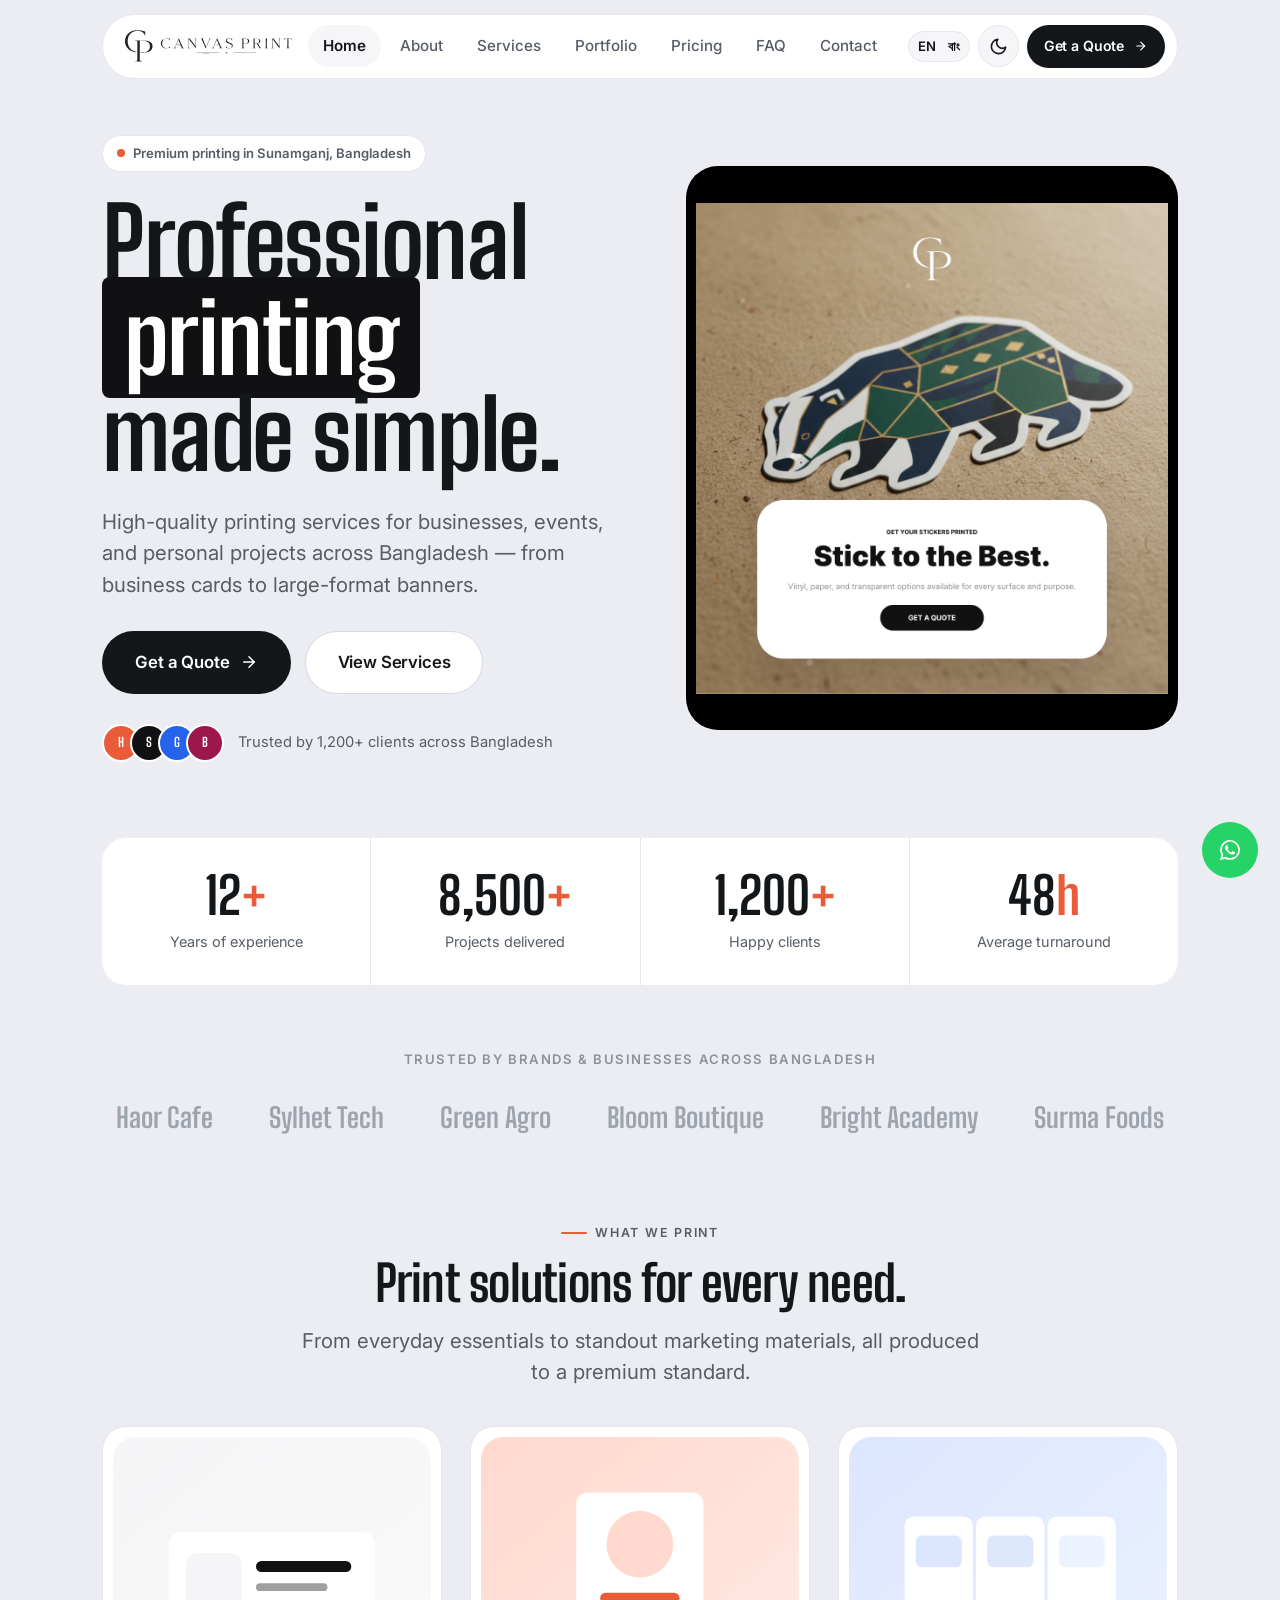
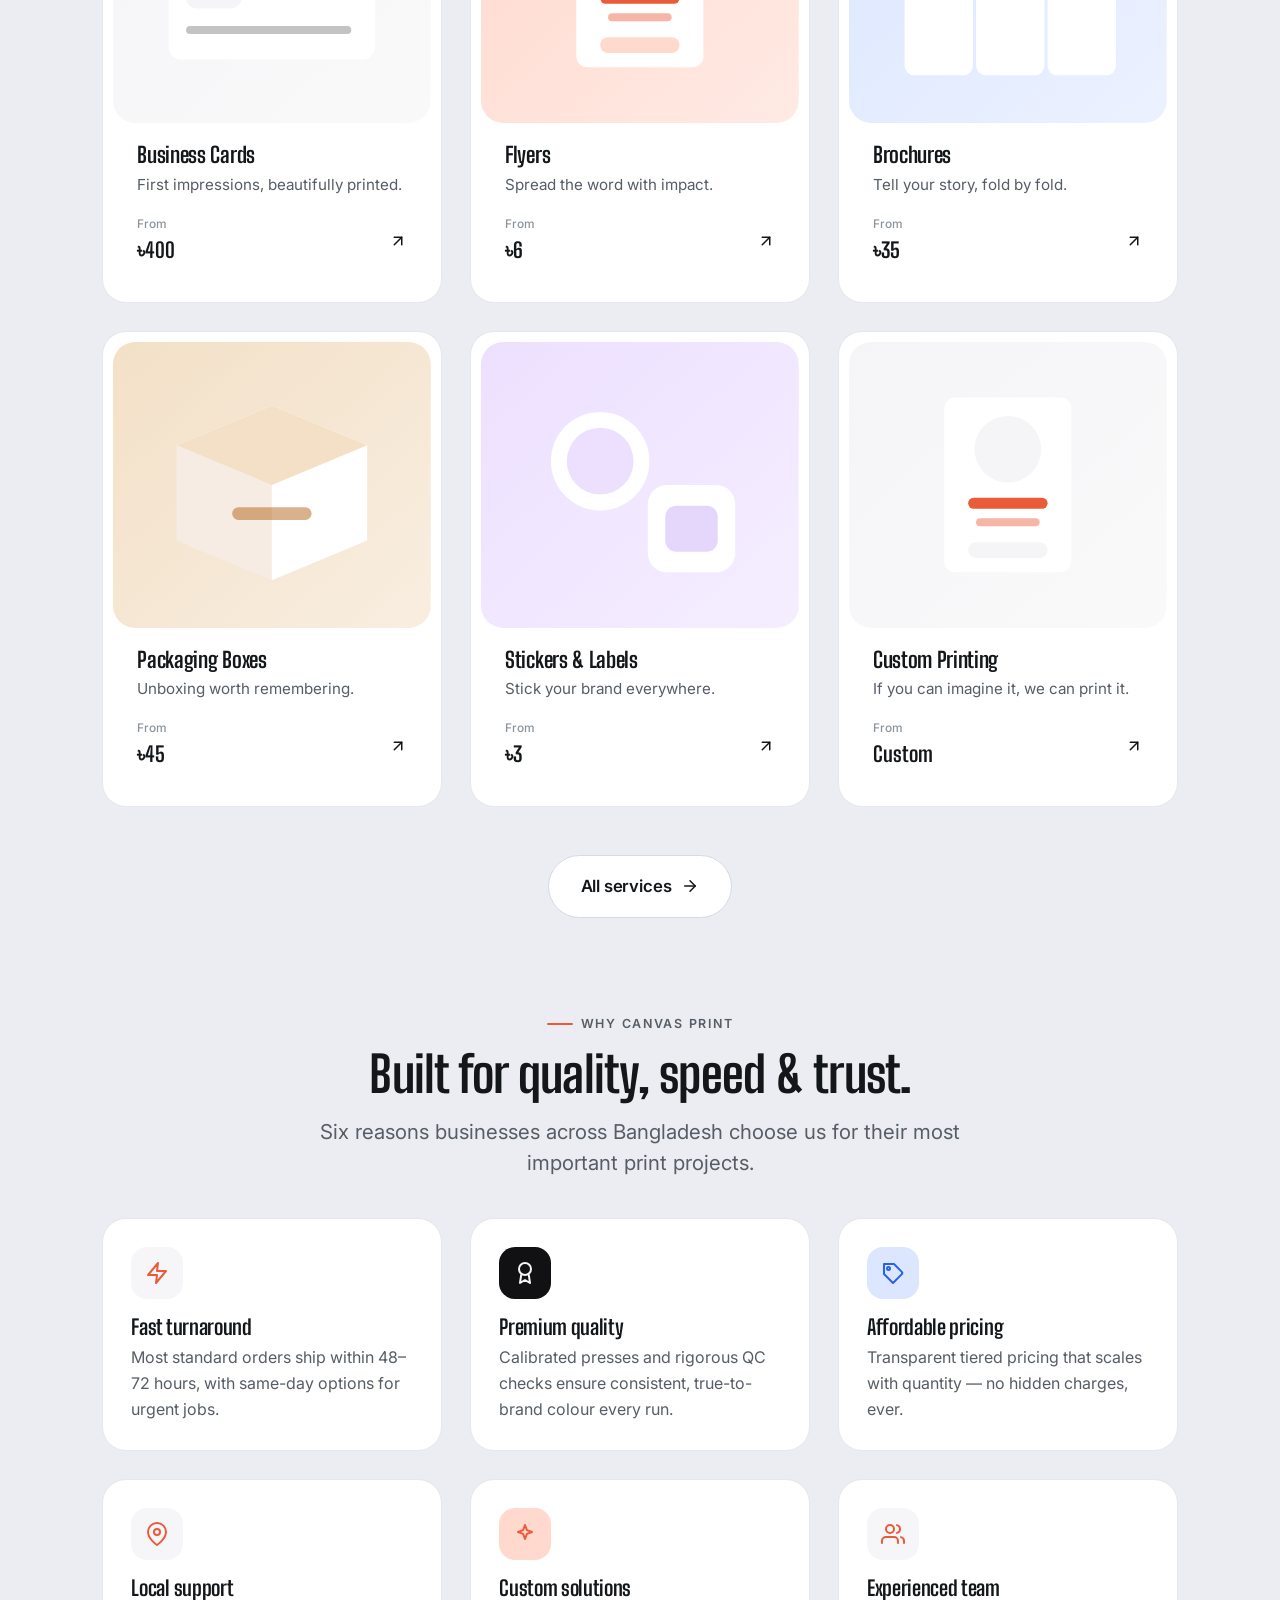
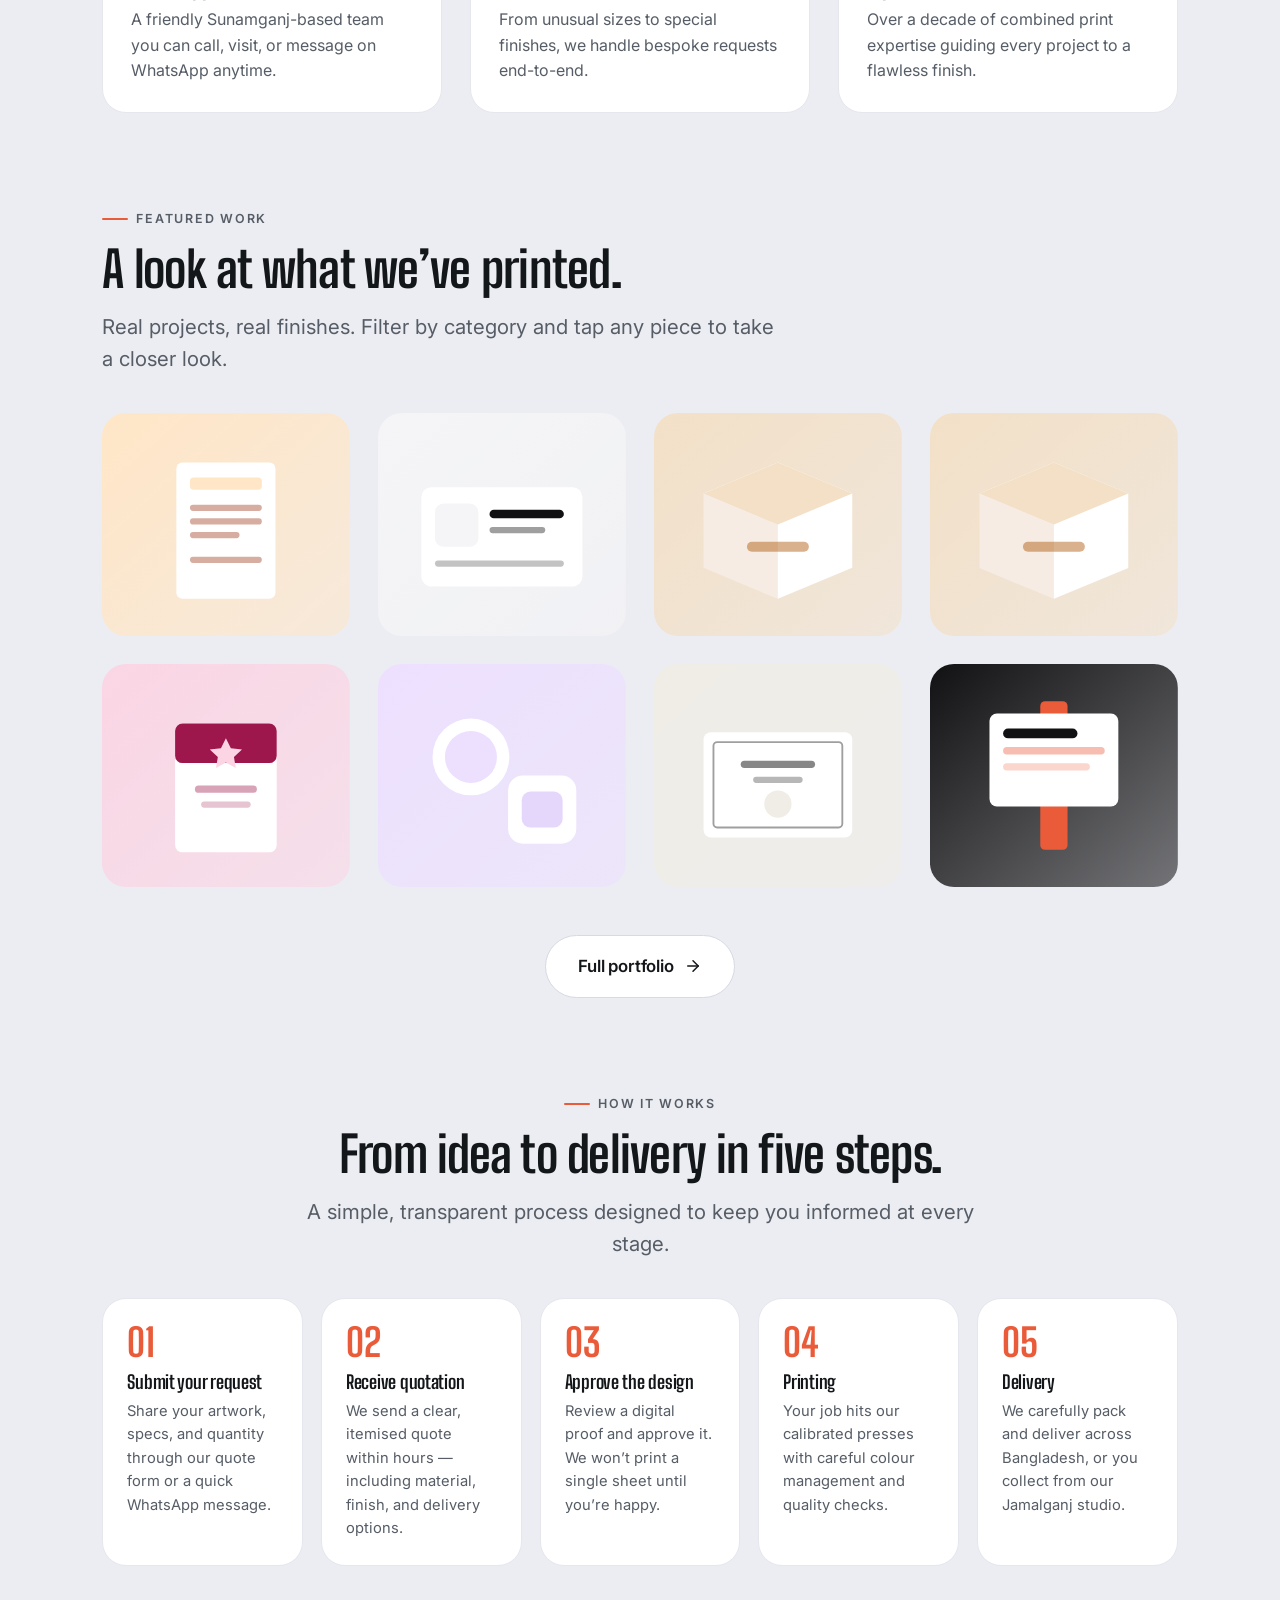
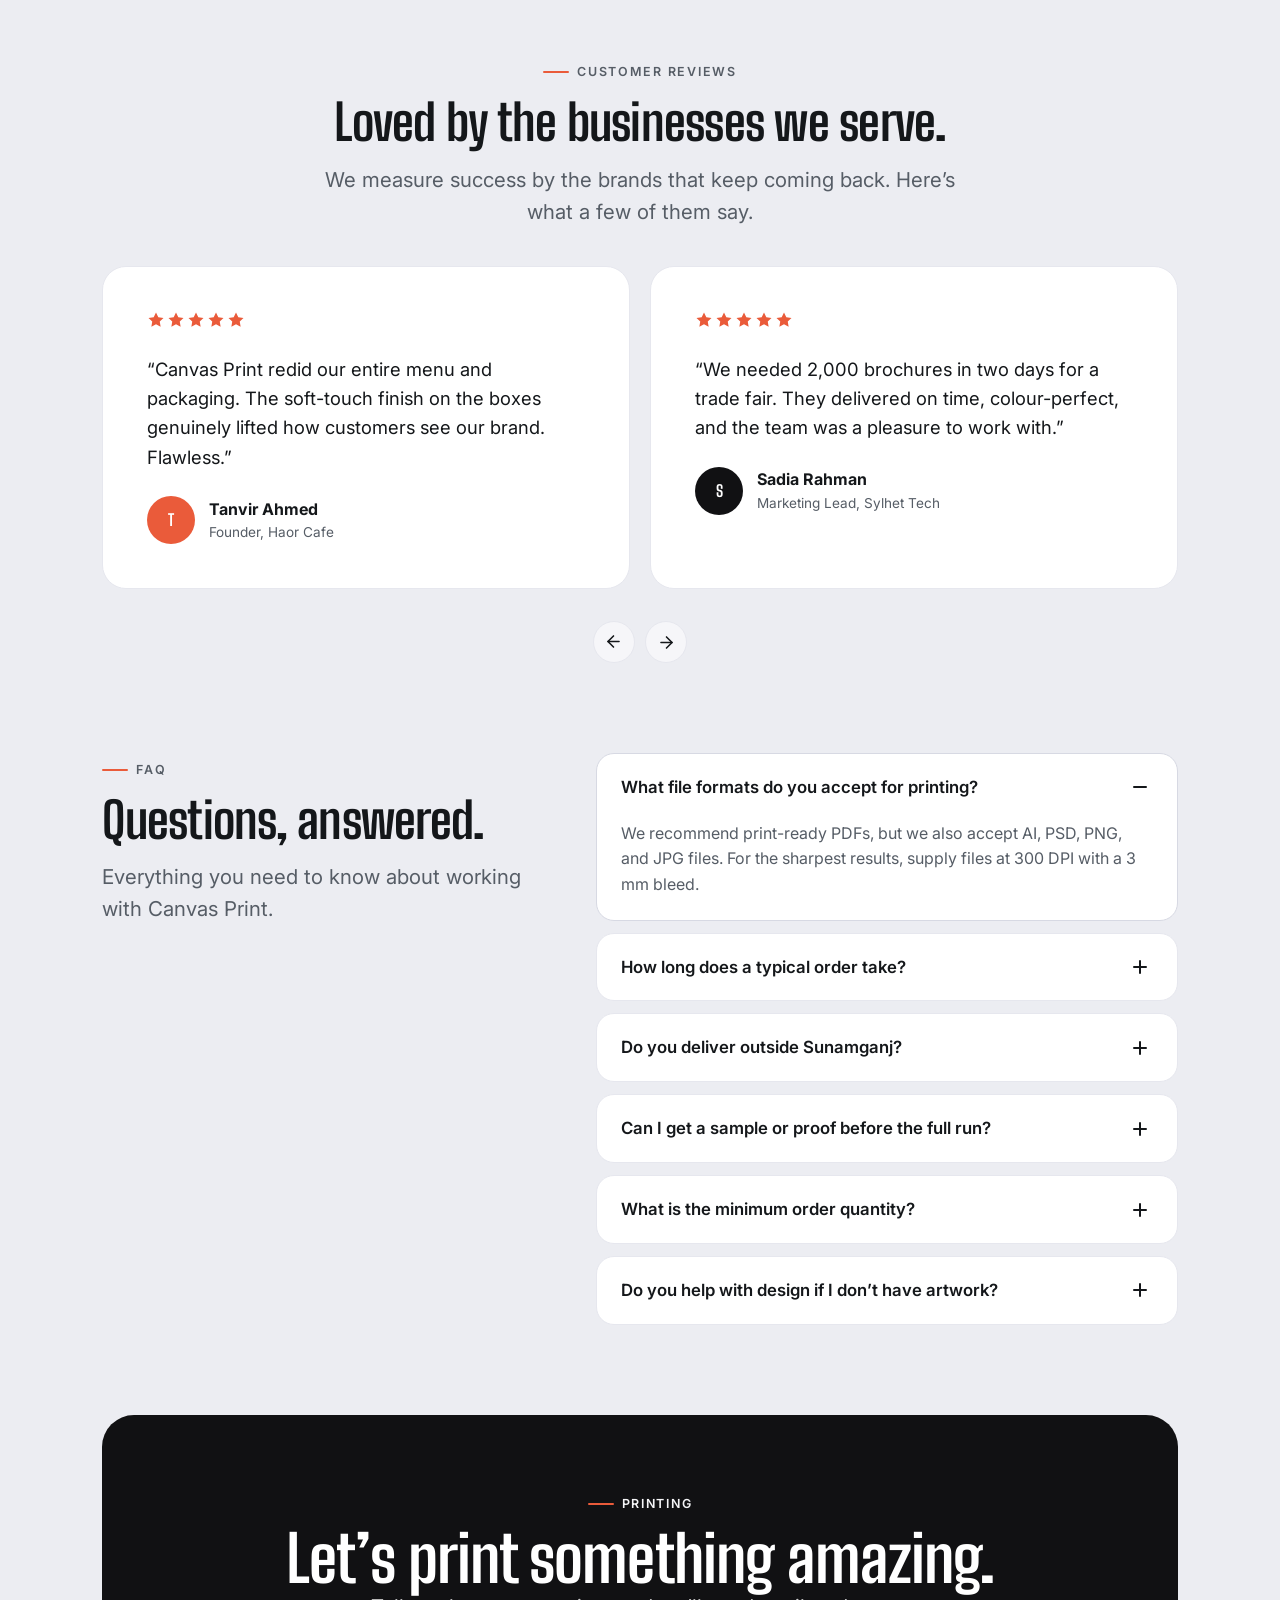
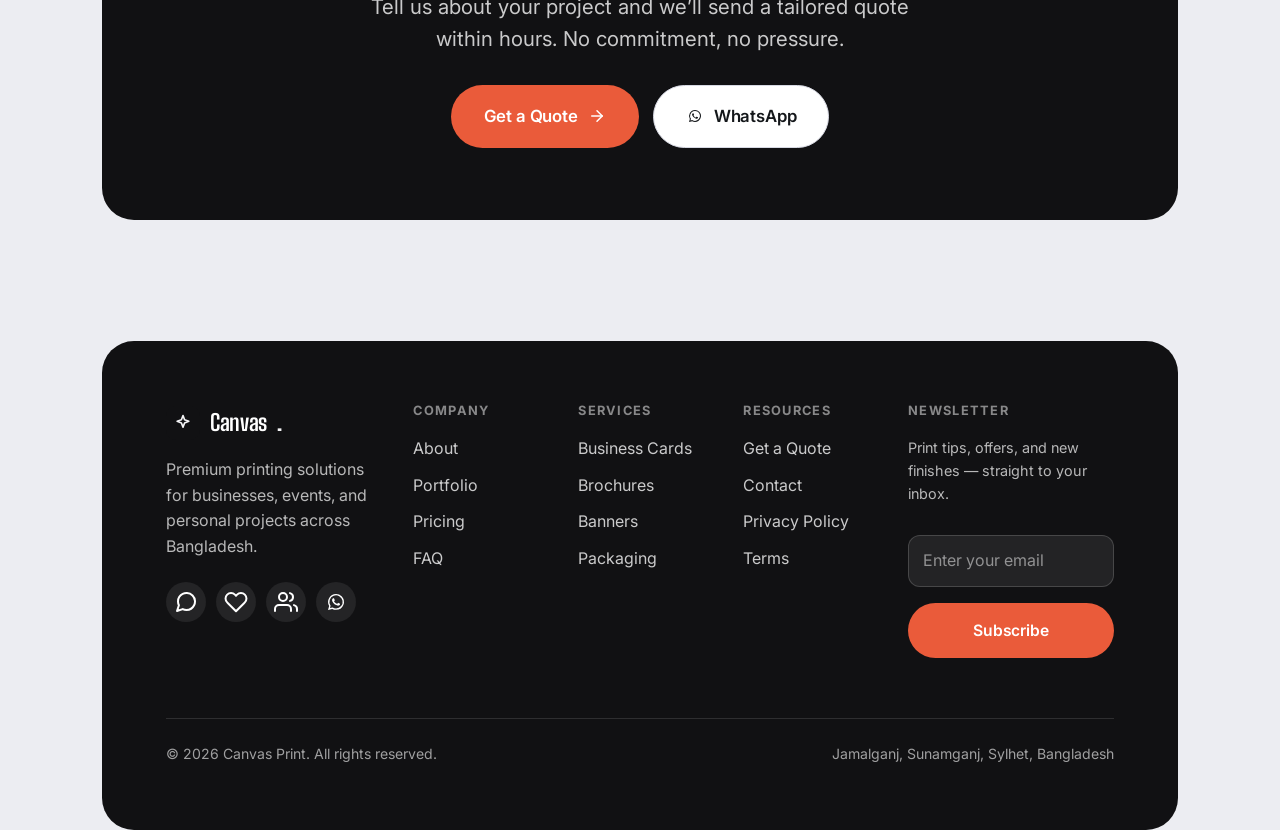
==== commit 2030b4c9: "new logo" ====
--- a/index.html
+++ b/index.html
@@ -12,7 +12,7 @@
     <meta property="og:image" content="https://canvasprintbd.com/assets/img/og.svg">
     <meta name="twitter:card" content="summary_large_image">
     <link rel="icon" href="/assets/img/favicon.svg" type="image/svg+xml">
-    <meta name="theme-color" content="#1a3a2e">
+    <meta name="theme-color" content="#111113">
     <script>(function(){try{var t=localStorage.getItem('theme');if(!t){t=matchMedia('(prefers-color-scheme: dark)').matches?'dark':'light';}document.documentElement.setAttribute('data-theme',t);}catch(e){}})();</script>
     <link rel="preconnect" href="https://fonts.googleapis.com">
     <link rel="preconnect" href="https://fonts.gstatic.com" crossorigin>
@@ -50,15 +50,7 @@
                     </div>
                 </div>
                 <div class="hero-visual reveal" data-delay="2">
-                    <div class="hero-stage"><div class="hero-art-main" data-art="card"></div></div>
-                    <div class="hero-float bl">
-                        <span class="fico" style="background:var(--lime);color:var(--forest)" data-icon="zap"></span>
-                        <div><span data-i18n="stats.turnaround"></span><small>48–72h</small></div>
-                    </div>
-                    <div class="hero-float tr">
-                        <span class="fico" style="background:var(--tomato-soft);color:var(--tomato)" data-icon="star"></span>
-                        <div>4.9 / 5<small>1,200+ <span data-i18n="stats.clients"></span></small></div>
-                    </div>
+                    <img src="/assets/img/hero-img.png" alt="Canvas Print — premium quality printing" loading="eager" class="hero-img">
                 </div>
             </div>
         </div>
--- a/assets/css/styles.css
+++ b/assets/css/styles.css
@@ -11,8 +11,8 @@
     /* Brand accents (shared across themes) */
     --tomato: #ea5b3a;
     --tomato-soft: #ffd9ce;
-    --lime: #d4f75a;
-    --forest: #1a3a2e;
+    --lime: #f5f5f7;
+    --forest: #111113;
     --blue: #2563eb;
     --blue-soft: #dce6ff;
 
@@ -92,7 +92,7 @@
     border-radius: 4px;
 }
 
-::selection { background: var(--lime); color: var(--forest); }
+::selection { background: var(--forest); color: var(--lime); }
 
 /* ---------------------------- Layout ---------------------------- */
 .container {
@@ -156,9 +156,9 @@
 }
 
 .highlight {
-    background: var(--lime);
-    color: var(--forest);
-    padding: 0 0.18em;
+    background: var(--forest);
+    color: #ffffff;
+    padding: 0.04em 0.22em;
     border-radius: 8px;
     box-decoration-break: clone;
 }
@@ -206,7 +206,7 @@
 .btn-secondary { background: var(--panel); color: var(--ink); border-color: var(--border-strong); }
 .btn-secondary:hover { border-color: var(--ink); transform: translateY(-2px); }
 
-.btn-accent { background: var(--lime); color: var(--forest); }
+.btn-accent { background: var(--tomato); color: #ffffff; }
 .btn-accent:hover { transform: translateY(-2px); box-shadow: var(--shadow-md); }
 
 .btn-ghost { color: var(--ink); padding-inline: 8px; }
--- a/assets/css/components.css
+++ b/assets/css/components.css
@@ -30,6 +30,8 @@
     display: grid; place-items: center; font-size: 1.1rem; flex-shrink: 0;
 }
 .brand-mark svg { width: 20px; height: 20px; }
+.brand-logo { height: clamp(26px, 3.4vw, 32px); width: auto; display: block; }
+[data-theme="dark"] .brand-logo { filter: brightness(0) invert(1); }
 
 .nav-links { display: none; align-items: center; gap: 4px; }
 @media (min-width: 980px) { .nav-links { display: flex; } }
@@ -113,7 +115,7 @@
 @media (min-width: 980px) { .hero-grid { grid-template-columns: 1.05fr 0.95fr; align-items: center; } }
 
 .hero-title { margin: 22px 0 24px; }
-.hero-cta { display: flex; flex-wrap: wrap; gap: 14px; margin-bottom: 30px; }
+.hero-cta { display: flex; flex-wrap: wrap; gap: 14px; margin-bottom: 30px; margin-top: 30px;}
 .hero-trust { display: flex; align-items: center; gap: 14px; color: var(--ink-2); font-size: 0.92rem; }
 .avatar-row { display: flex; }
 .avatar-row span {
@@ -127,35 +129,16 @@
 .avatar-row span:first-child { margin-left: 0; }
 
 .hero-visual { position: relative; }
-.hero-stage {
-    background: var(--forest);
+.hero-img {
+    width: 100%;
+    height: clamp(460px, 44vw, 768px);
+    object-fit: contain;
     border-radius: var(--radius-xl);
-    padding: clamp(22px, 3vw, 36px);
-    box-shadow: var(--shadow-lg);
-    position: relative;
-    overflow: hidden;
-}
-.hero-stage::after {
-    content: "";
-    position: absolute; right: -60px; top: -60px;
-    width: 200px; height: 200px; border-radius: 50%;
-    background: var(--lime); opacity: 0.18;
-}
-.hero-art-main { border-radius: var(--radius-lg); overflow: hidden; }
-.hero-float {
-    position: absolute;
-    background: var(--panel);
-    border-radius: var(--radius-md);
-    box-shadow: var(--shadow-lg);
-    padding: 14px 16px;
-    display: flex; align-items: center; gap: 12px;
-    font-weight: 600;
-}
-.hero-float.bl { left: -8px; bottom: 28px; }
-.hero-float.tr { right: -8px; top: 36px; }
-.hero-float .fico { width: 40px; height: 40px; border-radius: 12px; display: grid; place-items: center; flex-shrink: 0; }
-.hero-float small { display: block; font-weight: 500; font-size: 0.76rem; color: var(--ink-3); }
-@media (max-width: 520px) { .hero-float.bl { left: 4px; } .hero-float.tr { right: 4px; } }
+    display: block;
+    background-color: black;
+    padding: 10px;
+    border-radius: var(--radius-xl);
+}
 
 /* ----------------------------- Stat row -------------------------- */
 .stat-row { display: grid; gap: 1px; background: var(--border); border-radius: var(--radius-lg); overflow: hidden; }
@@ -174,8 +157,8 @@
 .trusted-logos span:hover { color: var(--ink); opacity: 1; }
 
 /* ---------------------------- Service card ----------------------- */
-.service-card { overflow: hidden; display: flex; flex-direction: column; }
-.service-card .art { aspect-ratio: 4 / 3; }
+.service-card { overflow: hidden; display: flex; flex-direction: column; padding: 10px; }
+.service-card .art { aspect-ratio: 4 / 3; border-radius: var(--radius-sm); }
 .service-card .body { padding: 22px 24px 24px; display: flex; flex-direction: column; flex: 1; }
 .service-card h3 { font-size: 1.35rem; }
 .service-card .tagline { color: var(--ink-2); margin-top: 6px; font-size: 0.95rem; }
@@ -189,7 +172,7 @@
 .service-block .art-wrap { border-radius: var(--radius-xl); overflow: hidden; box-shadow: var(--shadow-md); }
 .service-feats { display: grid; gap: 10px; margin-top: 20px; }
 .service-feats li { display: flex; align-items: center; gap: 10px; color: var(--ink-2); }
-.service-feats .ico { width: 22px; height: 22px; border-radius: 50%; background: var(--lime); color: var(--forest); display: grid; place-items: center; flex-shrink: 0; }
+.service-feats .ico { width: 22px; height: 22px; border-radius: 50%; background: var(--forest); color: var(--lime); display: grid; place-items: center; flex-shrink: 0; }
 .service-feats .ico .icon { width: 13px; height: 13px; }
 
 /* ----------------------------- Why grid -------------------------- */
@@ -200,7 +183,7 @@
     background: var(--panel-2); color: var(--tomato);
 }
 .why-ico .icon { width: 24px; height: 24px; }
-.why-card:nth-child(2) .why-ico { background: var(--lime); color: var(--forest); }
+.why-card:nth-child(2) .why-ico { background: var(--forest); color: var(--lime); }
 .why-card:nth-child(3) .why-ico { background: var(--blue-soft); color: var(--blue); }
 .why-card:nth-child(5) .why-ico { background: var(--tomato-soft); color: var(--tomato); }
 .why-card h3 { font-size: 1.3rem; margin-bottom: 8px; }
@@ -292,11 +275,11 @@
 .price-unit { font-size: 0.85rem; color: var(--ink-3); }
 .price-feats { display: grid; gap: 12px; margin: 24px 0 28px; }
 .price-feats li { display: flex; gap: 10px; align-items: flex-start; }
-.price-feats .ico { width: 20px; height: 20px; border-radius: 50%; background: var(--lime); color: var(--forest); display: grid; place-items: center; flex-shrink: 0; margin-top: 2px; }
+.price-feats .ico { width: 20px; height: 20px; border-radius: 50%; background: var(--forest); color: var(--lime); display: grid; place-items: center; flex-shrink: 0; margin-top: 2px; }
 .price-feats .ico .icon { width: 12px; height: 12px; }
-.price-card.featured .price-feats .ico { background: var(--lime); color: var(--forest); }
+.price-card.featured .price-feats .ico { background: rgba(255,255,255,0.15); color: #fff; }
 .price-card .btn { margin-top: auto; }
-.featured-badge { display: inline-flex; align-self: flex-start; padding: 5px 12px; border-radius: var(--radius-pill); background: var(--lime); color: var(--forest); font-size: 0.78rem; font-weight: 700; margin-bottom: 14px; }
+.featured-badge { display: inline-flex; align-self: flex-start; padding: 5px 12px; border-radius: var(--radius-pill); background: var(--tomato); color: #fff; font-size: 0.78rem; font-weight: 700; margin-bottom: 14px; }
 
 .price-table-wrap { overflow-x: auto; border-radius: var(--radius-lg); border: 1px solid var(--border); }
 table.price-table { width: 100%; border-collapse: collapse; min-width: 520px; }
@@ -332,7 +315,7 @@
 .alert-error { background: rgba(234, 91, 58, 0.12); border: 1px solid rgba(234, 91, 58, 0.35); color: var(--tomato); }
 
 .success-panel { text-align: center; padding: clamp(36px, 5vw, 60px); }
-.success-icon { width: 70px; height: 70px; border-radius: 50%; background: var(--lime); color: var(--forest); display: grid; place-items: center; margin: 0 auto 22px; }
+.success-icon { width: 70px; height: 70px; border-radius: 50%; background: var(--forest); color: var(--lime); display: grid; place-items: center; margin: 0 auto 22px; }
 .success-icon .icon { width: 34px; height: 34px; }
 
 /* Multi-step */
@@ -341,7 +324,7 @@
 .step-pill .n { width: 26px; height: 26px; border-radius: 50%; display: grid; place-items: center; background: var(--border); color: var(--ink-2); font-size: 0.8rem; flex-shrink: 0; }
 .step-pill.active { color: var(--ink); border-color: var(--ink); }
 .step-pill.active .n { background: var(--forest); color: #fff; }
-.step-pill.done .n { background: var(--lime); color: var(--forest); }
+.step-pill.done .n { background: var(--forest); color: var(--lime); }
 @media (max-width: 620px) { .step-pill span.txt { display: none; } }
 .form-step { display: none; }
 .form-step.active { display: block; animation: fadeStep 0.4s ease; }
@@ -382,7 +365,7 @@
 .footer-socials { display: flex; gap: 10px; margin-top: 22px; }
 .footer-socials a { width: 40px; height: 40px; border-radius: 50%; background: rgba(255, 255, 255, 0.08); display: grid; place-items: center; transition: background-color 0.2s ease; }
 .footer-socials a:hover { background: var(--tomato); }
-.footer-col h4 { font-family: var(--font-body); font-size: 0.8rem; letter-spacing: 0.1em; text-transform: uppercase; color: var(--lime); margin-bottom: 18px; }
+.footer-col h4 { font-family: var(--font-body); font-size: 0.8rem; letter-spacing: 0.1em; text-transform: uppercase; color: rgba(255,255,255,0.5); margin-bottom: 18px; }
 .footer-col li { margin-bottom: 11px; }
 .footer-col a { color: rgba(255, 255, 255, 0.78); }
 .footer-col a:hover { color: #fff; }
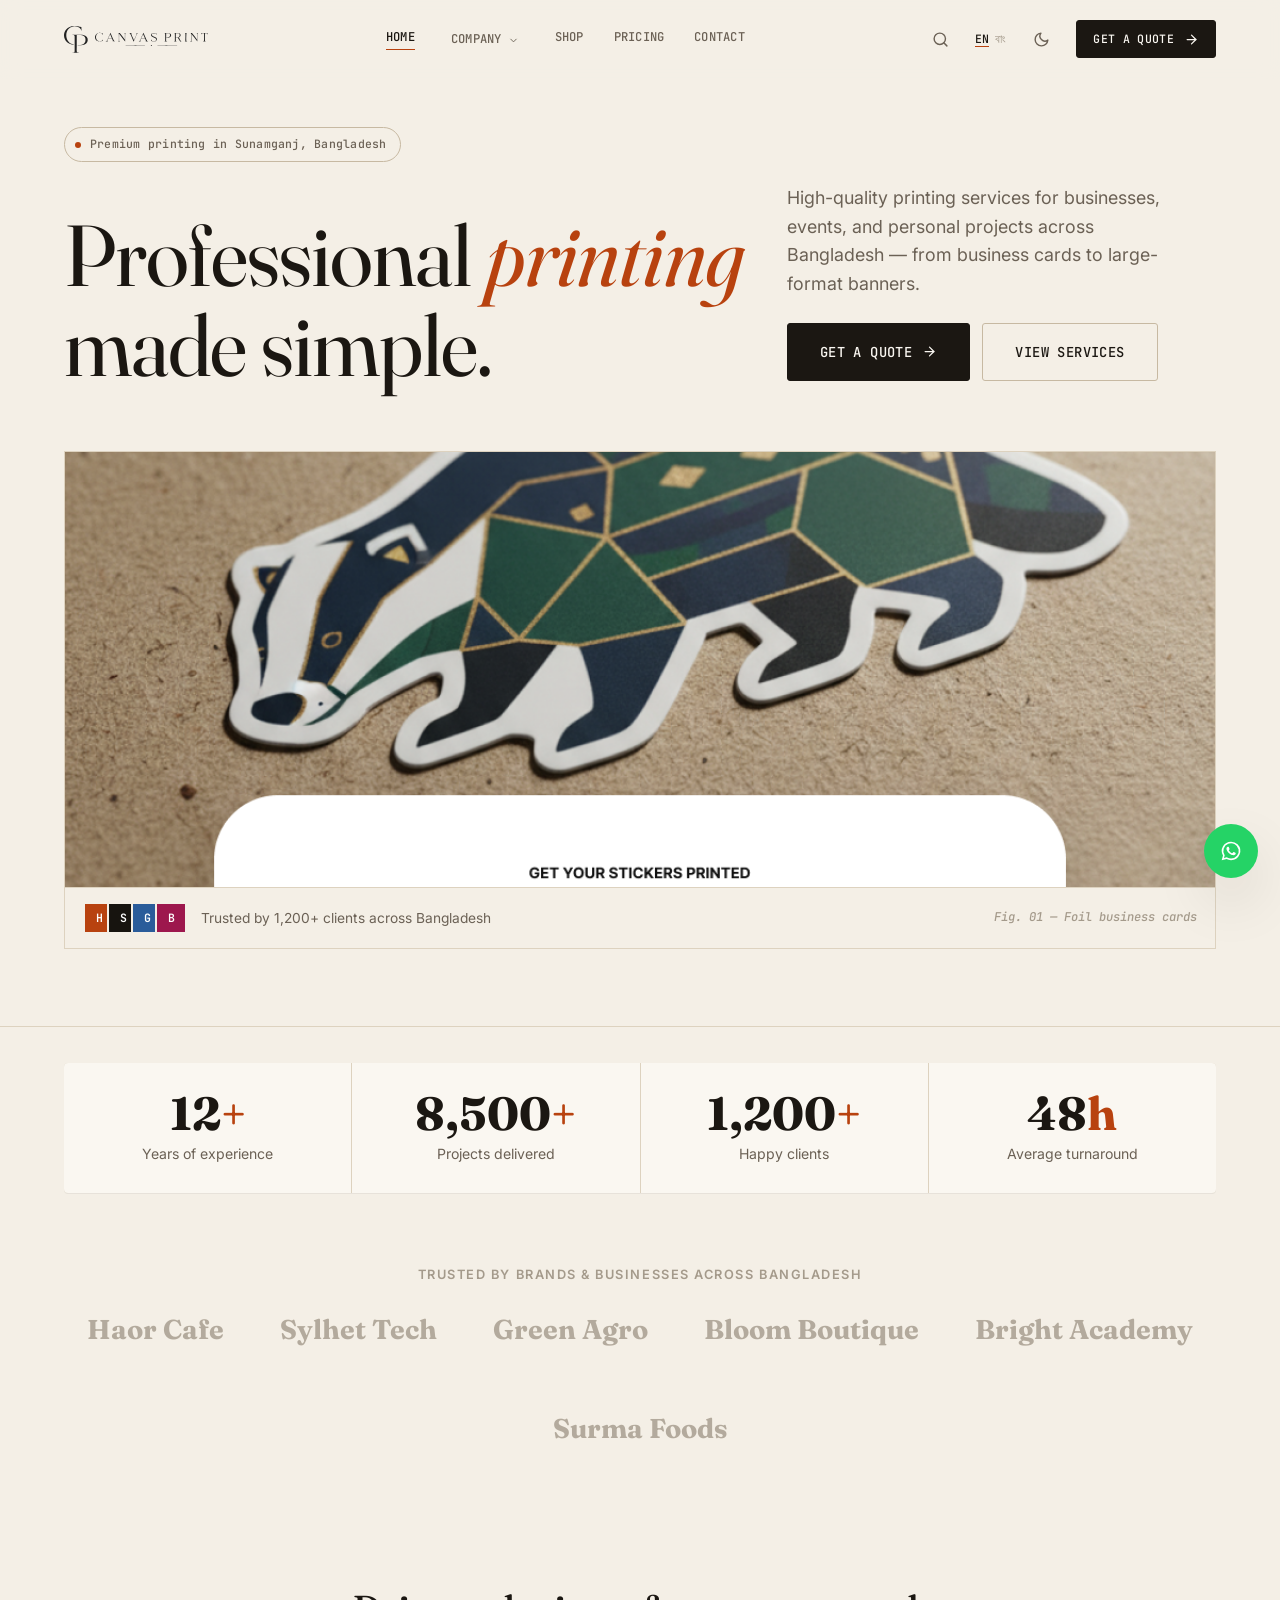
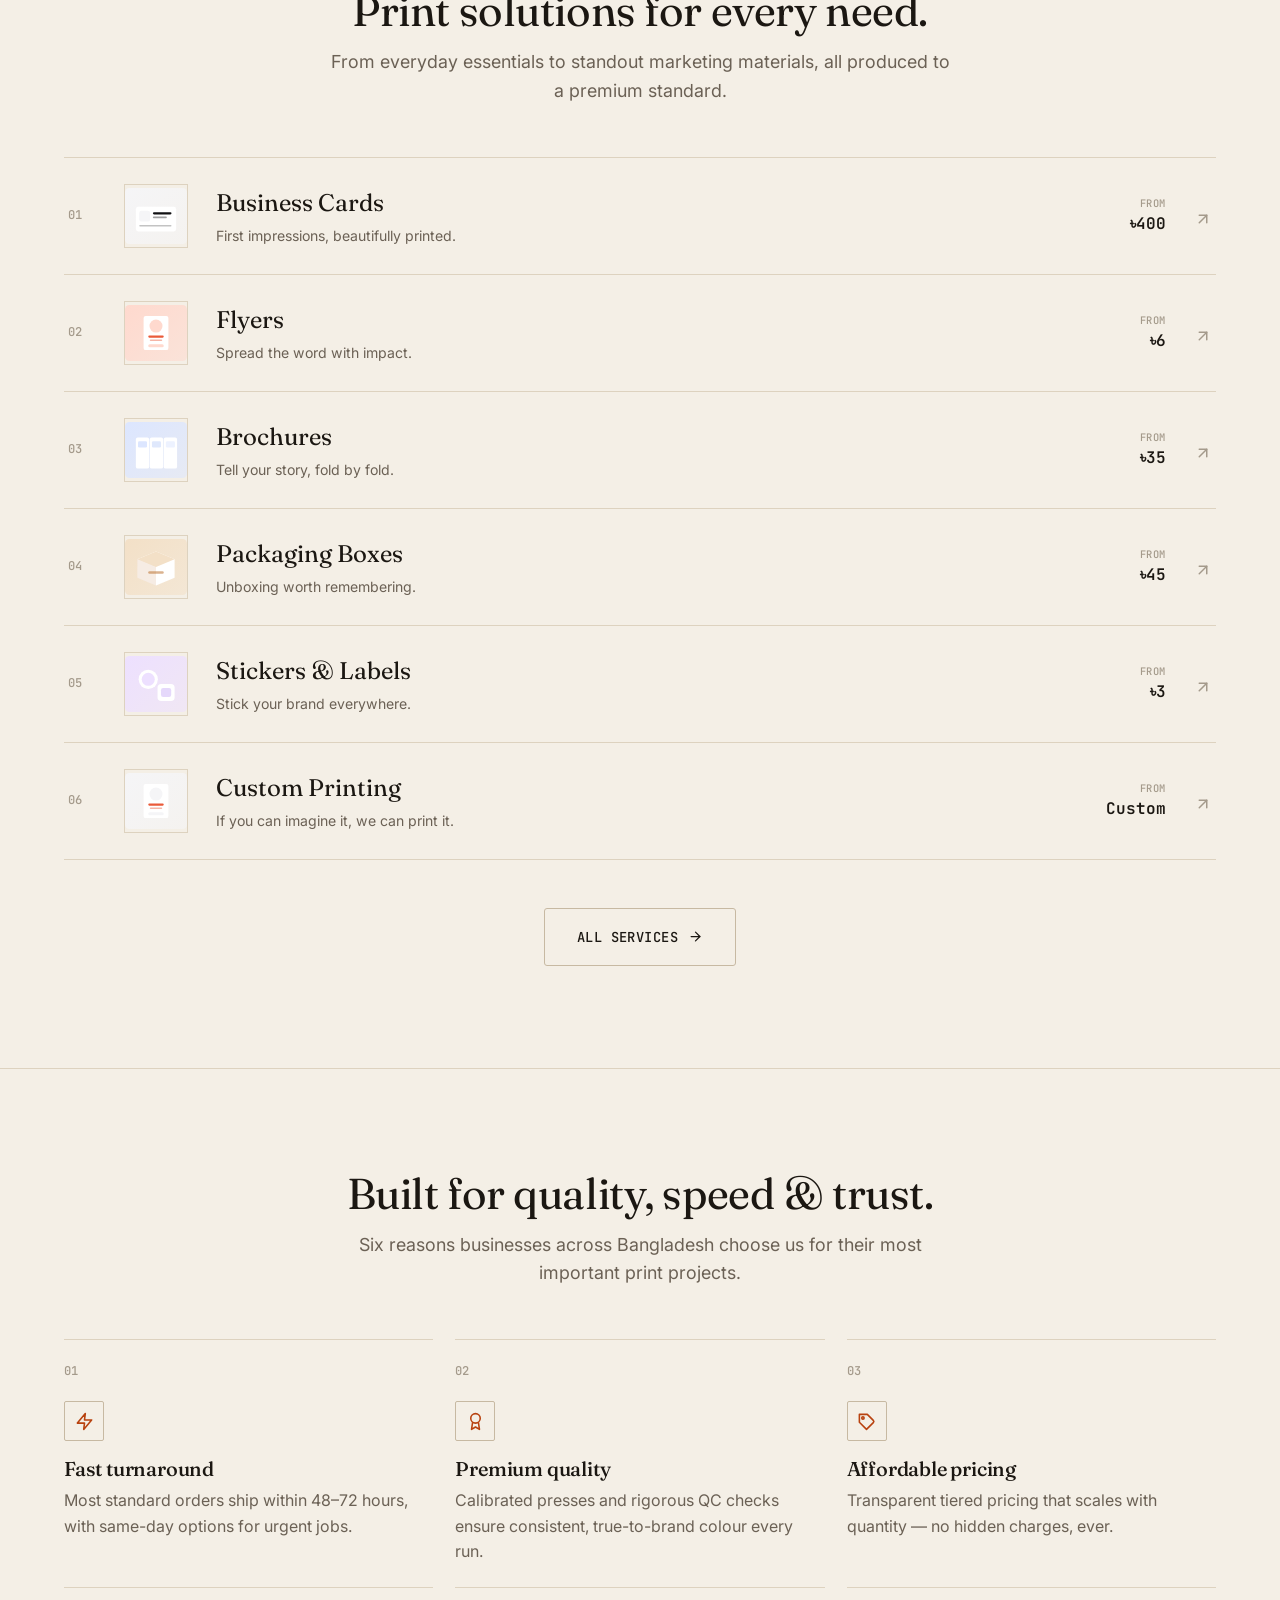
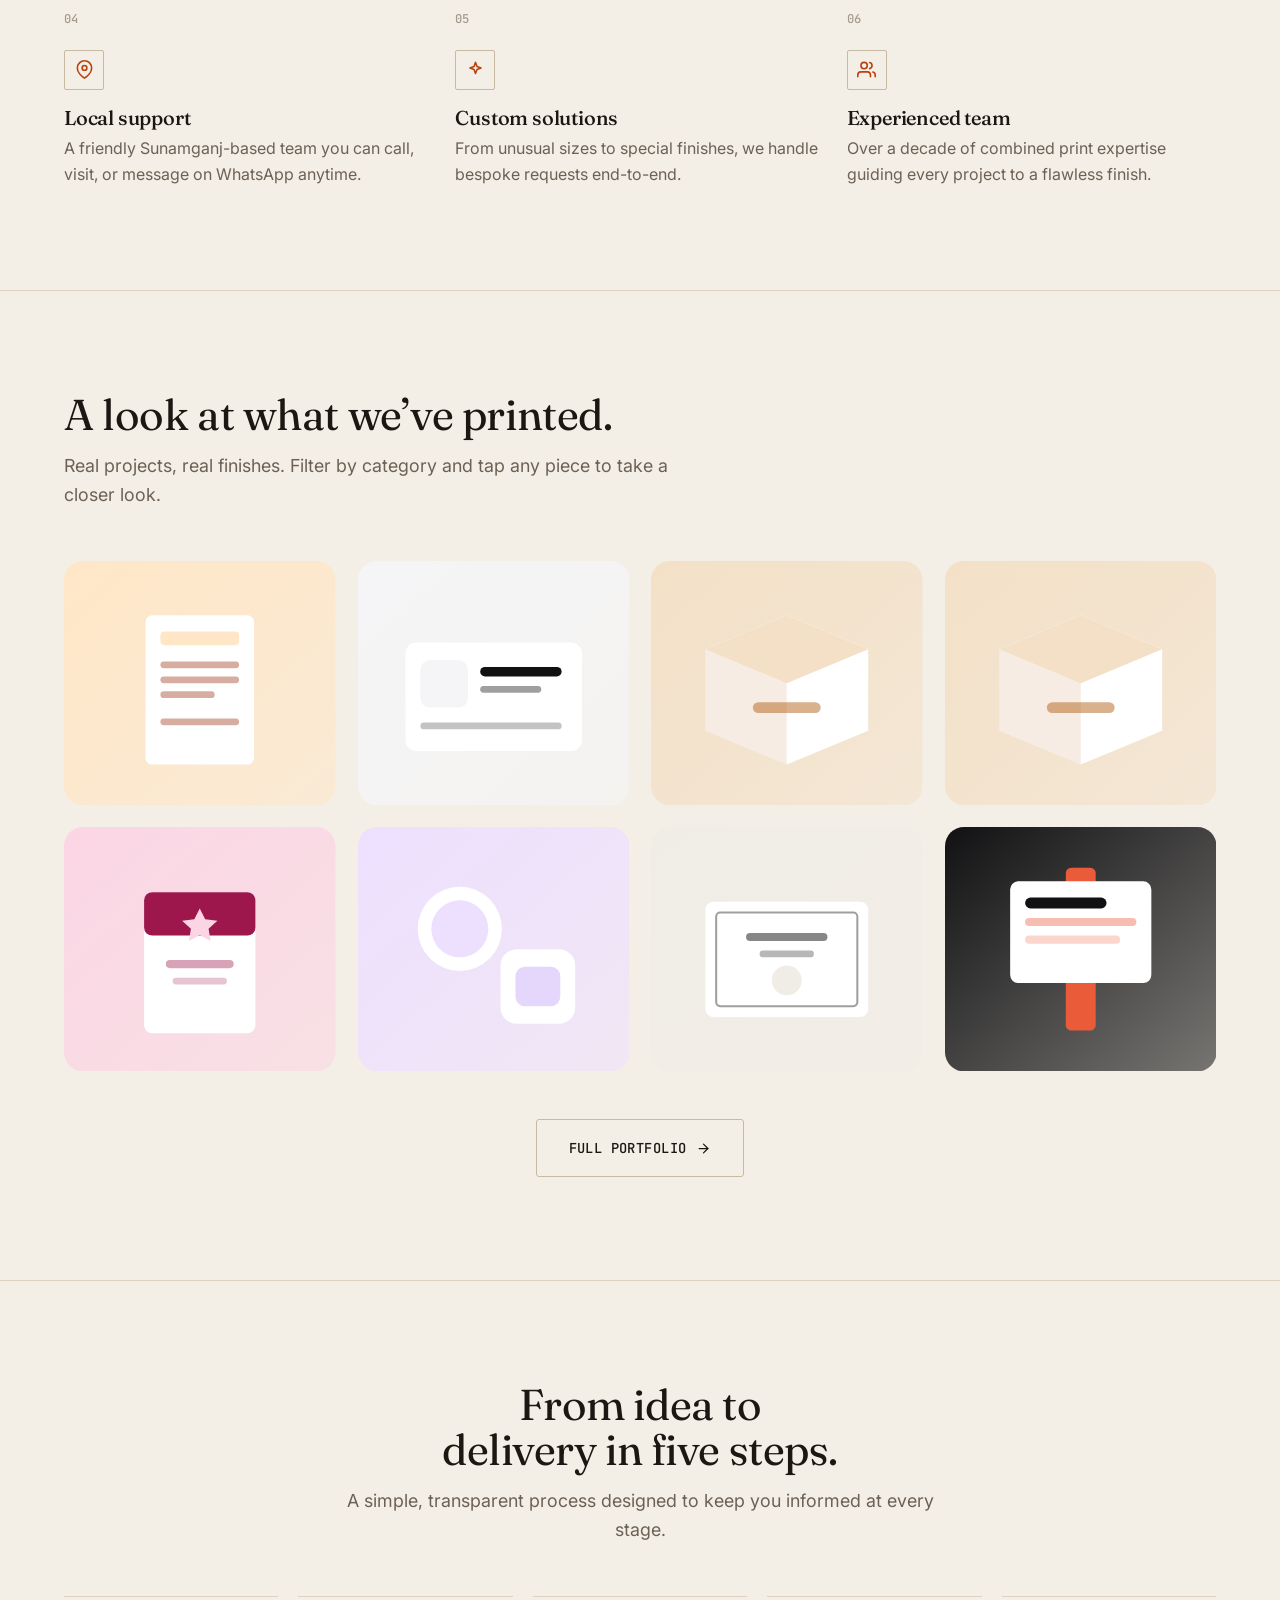
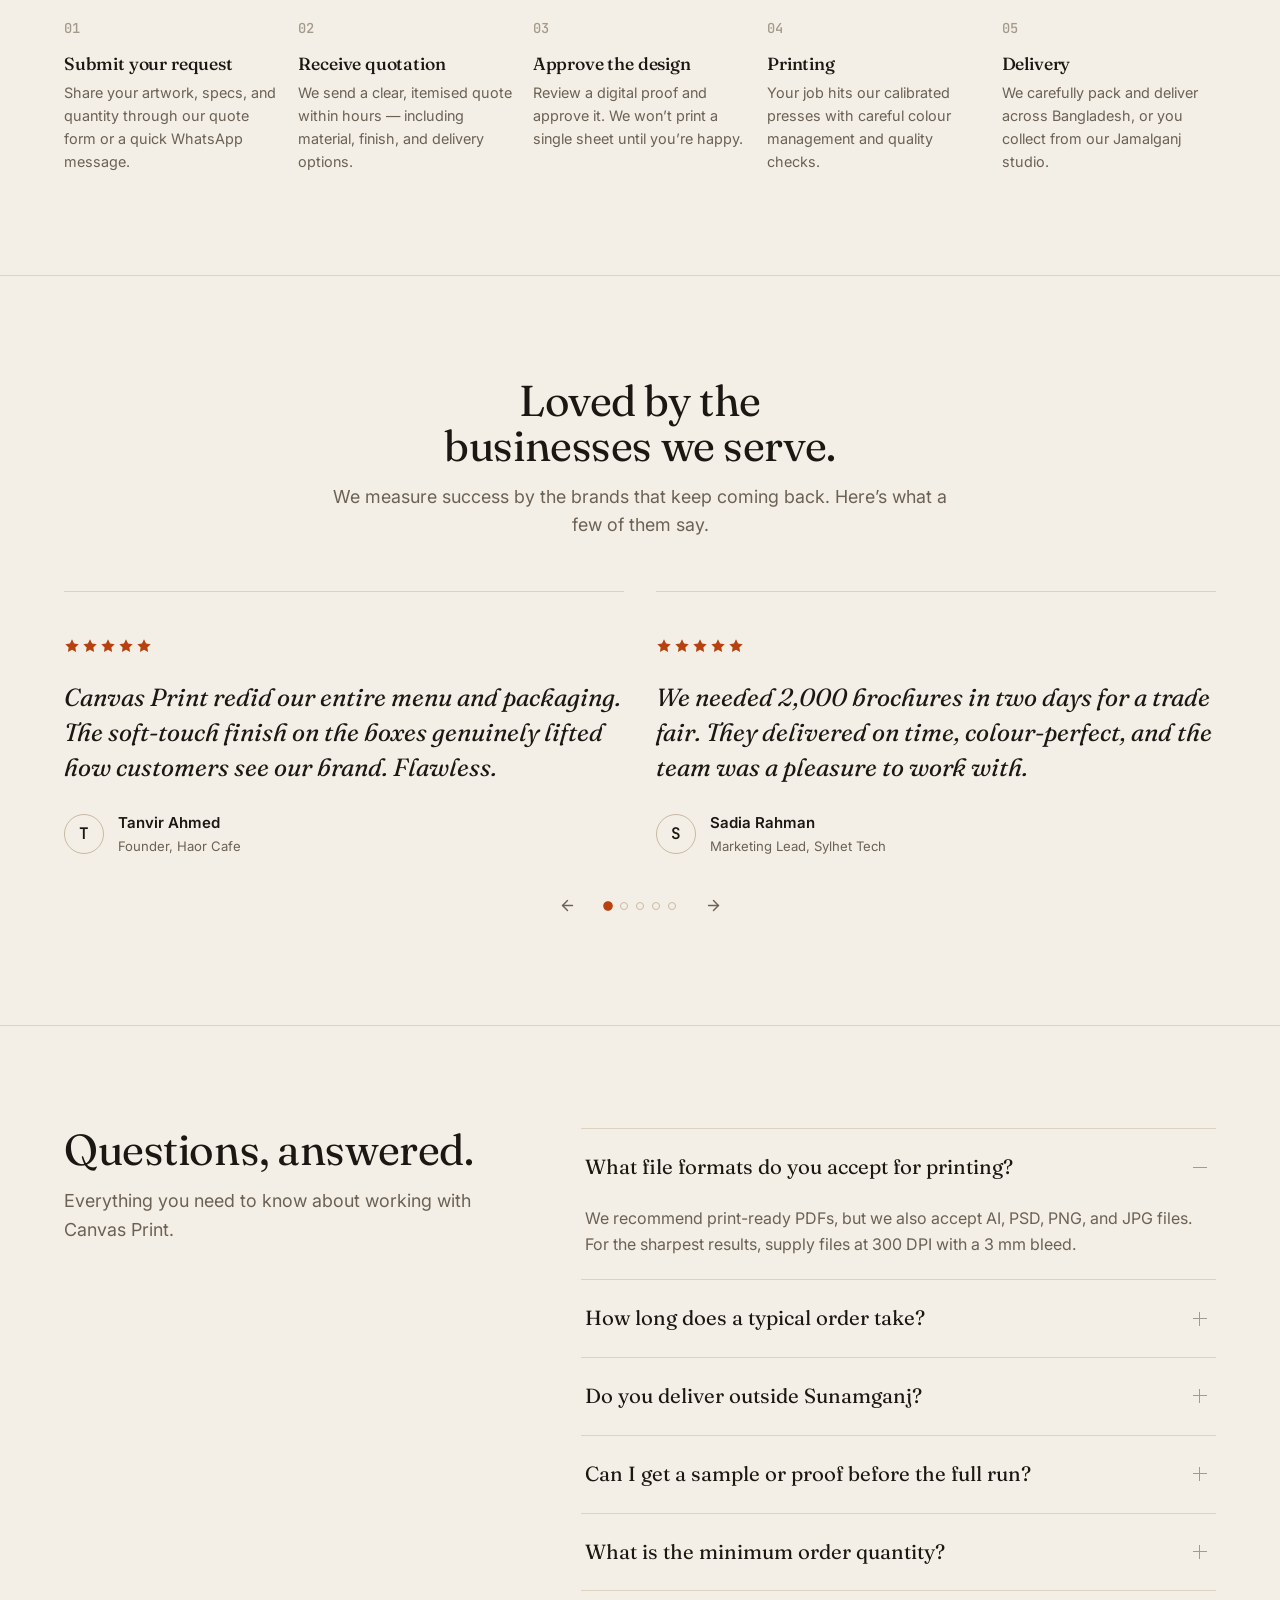
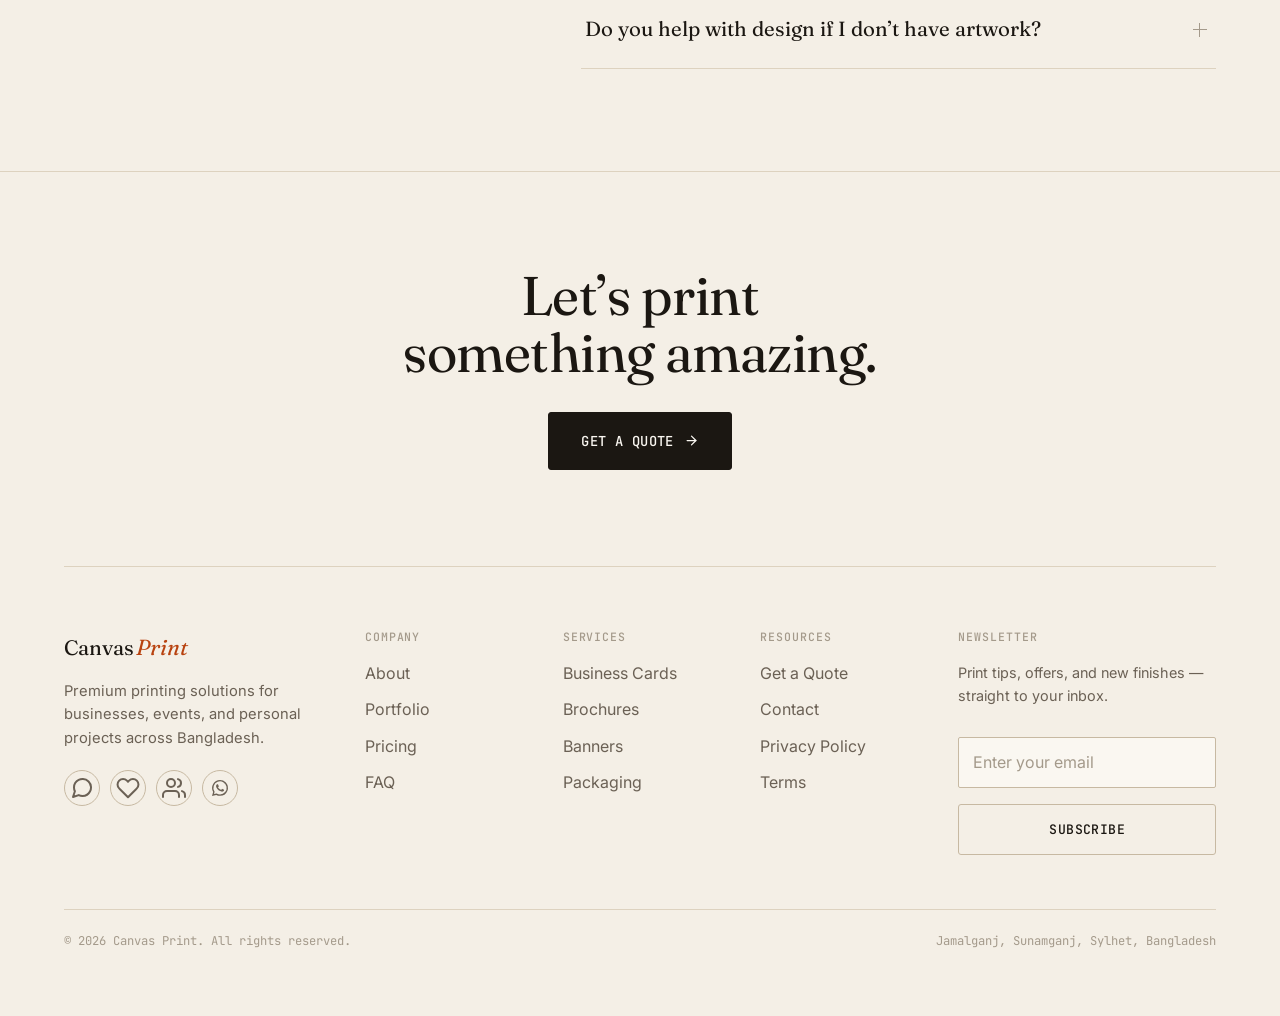
==== commit ba1db511: "new logo" ====
--- a/index.html
+++ b/index.html
@@ -12,11 +12,11 @@
     <meta property="og:image" content="https://canvasprintbd.com/assets/img/og.svg">
     <meta name="twitter:card" content="summary_large_image">
     <link rel="icon" href="/assets/img/favicon.svg" type="image/svg+xml">
-    <meta name="theme-color" content="#111113">
+    <meta name="theme-color" content="#1b1712">
     <script>(function(){try{var t=localStorage.getItem('theme');if(!t){t=matchMedia('(prefers-color-scheme: dark)').matches?'dark':'light';}document.documentElement.setAttribute('data-theme',t);}catch(e){}})();</script>
     <link rel="preconnect" href="https://fonts.googleapis.com">
     <link rel="preconnect" href="https://fonts.gstatic.com" crossorigin>
-    <link href="https://fonts.googleapis.com/css2?family=Big+Shoulders+Text:wght@500;600;700;800&family=Inter:wght@400;500;600;700&display=swap" rel="stylesheet">
+    <link href="https://fonts.googleapis.com/css2?family=Fraunces:ital,opsz,wght@0,9..144,400;0,9..144,500;0,9..144,600;1,9..144,500;1,9..144,600&family=Inter:wght@400;500;600;700&family=JetBrains+Mono:wght@500;600;700&display=swap" rel="stylesheet">
     <link rel="stylesheet" href="/assets/css/styles.css">
     <link rel="stylesheet" href="/assets/css/components.css">
     <script type="application/ld+json">
@@ -30,44 +30,46 @@
 <main id="main">
     <section class="hero">
         <div class="container">
+            <span class="badge reveal"><span class="dot"></span><span data-i18n="hero.badge"></span></span>
             <div class="hero-grid">
-                <div class="reveal">
-                    <span class="badge"><span class="dot"></span> <span data-i18n="hero.badge"></span></span>
-                    <h1 class="h-hero hero-title">
-                        <span data-i18n="hero.titleA"></span> <span class="highlight" data-i18n="hero.titleHighlight"></span><br><span data-i18n="hero.titleB"></span>
-                    </h1>
-                    <p class="lede" style="max-width:520px;" data-i18n="hero.subtitle"></p>
+                <h1 class="h-hero hero-title reveal" data-delay="1">
+                    <span data-i18n="hero.titleA"></span> <em class="highlight" data-i18n="hero.titleHighlight"></em><br><span data-i18n="hero.titleB"></span>
+                </h1>
+                <div class="hero-side reveal" data-delay="2">
+                    <p class="lede" data-i18n="hero.subtitle"></p>
                     <div class="hero-cta">
                         <a href="/quote.html" class="btn btn-primary btn-lg"><span data-i18n="common.getQuote"></span> <span data-icon="arrow-right"></span></a>
                         <a href="/services.html" class="btn btn-secondary btn-lg" data-i18n="common.viewServices"></a>
                     </div>
-                    <div class="hero-trust">
-                        <div class="avatar-row" aria-hidden="true">
+                </div>
+            </div>
+            <div class="hero-visual reveal" data-delay="3">
+                <img src="/assets/img/hero-img.png" alt="Canvas Print — premium quality printing" loading="eager" class="hero-img">
+                <div class="hero-visual-cap">
+                    <span class="hero-trust">
+                        <span class="avatar-row" aria-hidden="true">
                             <span style="background:var(--tomato)">H</span><span style="background:var(--forest)">S</span>
                             <span style="background:var(--blue)">G</span><span style="background:#9d174d">B</span>
-                        </div>
+                        </span>
                         <span data-i18n="hero.trusted"></span>
-                    </div>
-                </div>
-                <div class="hero-visual reveal" data-delay="2">
-                    <img src="/assets/img/hero-img.png" alt="Canvas Print — premium quality printing" loading="eager" class="hero-img">
+                    </span>
+                    <span class="hero-fig idx-num">Fig. 01 — Foil business cards</span>
                 </div>
             </div>
         </div>
     </section>
 
-    <section class="section--tight"><div class="container"><div data-render="stats"></div></div></section>
+    <section class="section--tight section--flush"><div class="container"><div data-render="stats"></div></div></section>
 
     <section class="section--tight"><div class="container trusted reveal" data-render="trusted"></div></section>
 
     <section class="section">
         <div class="container">
             <div class="section-head center">
-                <span class="eyebrow" style="justify-content:center;" data-i18n="services.eyebrow"></span>
                 <h2 class="h2 text-balance" data-i18n="services.title"></h2>
                 <p class="lede" data-i18n="services.description"></p>
             </div>
-            <div class="grid grid-3" data-render="services" data-home="true"></div>
+            <div class="service-list" data-render="services" data-home="true"></div>
             <div class="text-center mt-lg">
                 <a href="/services.html" class="btn btn-secondary btn-lg"><span data-i18n="common.allServices"></span> <span data-icon="arrow-right"></span></a>
             </div>
@@ -77,7 +79,6 @@
     <section class="section">
         <div class="container">
             <div class="section-head center">
-                <span class="eyebrow" style="justify-content:center;" data-i18n="why.eyebrow"></span>
                 <h2 class="h2 text-balance" data-i18n="why.title"></h2>
                 <p class="lede" data-i18n="why.description"></p>
             </div>
@@ -88,7 +89,6 @@
     <section class="section">
         <div class="container">
             <div class="section-head">
-                <span class="eyebrow" data-i18n="work.eyebrow"></span>
                 <h2 class="h2 text-balance" data-i18n="work.title"></h2>
                 <p class="lede" data-i18n="work.description"></p>
             </div>
@@ -102,7 +102,6 @@
     <section class="section">
         <div class="container">
             <div class="section-head center">
-                <span class="eyebrow" style="justify-content:center;" data-i18n="process.eyebrow"></span>
                 <h2 class="h2 text-balance" data-i18n="process.title"></h2>
                 <p class="lede" data-i18n="process.description"></p>
             </div>
@@ -113,14 +112,14 @@
     <section class="section">
         <div class="container">
             <div class="section-head center">
-                <span class="eyebrow" style="justify-content:center;" data-i18n="reviews.eyebrow"></span>
                 <h2 class="h2 text-balance" data-i18n="reviews.title"></h2>
                 <p class="lede" data-i18n="reviews.description"></p>
             </div>
             <div class="carousel" data-carousel>
                 <div class="reviews-track" data-track data-render="reviews"></div>
                 <div class="carousel-nav">
-                    <button class="icon-btn" type="button" data-prev aria-label="Previous" style="transform:rotate(180deg)"><span data-icon="arrow-right"></span></button>
+                    <button class="icon-btn" type="button" data-prev aria-label="Previous"><span data-icon="arrow-left"></span></button>
+                    <div class="carousel-dots" data-dots></div>
                     <button class="icon-btn" type="button" data-next aria-label="Next"><span data-icon="arrow-right"></span></button>
                 </div>
             </div>
@@ -131,7 +130,6 @@
         <div class="container">
             <div class="faq-grid">
                 <div class="section-head" style="margin-bottom:0;">
-                    <span class="eyebrow" data-i18n="faq.eyebrow"></span>
                     <h2 class="h2 text-balance" data-i18n="faq.title"></h2>
                     <p class="lede" data-i18n="faq.description"></p>
                 </div>
@@ -140,19 +138,6 @@
         </div>
     </section>
 
-    <section class="section">
-        <div class="container">
-            <div class="cta-band reveal">
-                <span class="eyebrow" style="color:var(--lime);justify-content:center;" data-i18n="hero.titleHighlight"></span>
-                <h2 class="h1 text-balance" style="margin-top:14px;" data-i18n="cta.title"></h2>
-                <p class="lede" data-i18n="cta.description"></p>
-                <div class="cta-actions">
-                    <a href="/quote.html" class="btn btn-accent btn-lg"><span data-i18n="common.getQuote"></span> <span data-icon="arrow-right"></span></a>
-                    <a href="#" data-wa class="btn btn-secondary btn-lg"><span data-icon="whatsapp"></span> WhatsApp</a>
-                </div>
-            </div>
-        </div>
-    </section>
 </main>
 
 <div data-include="/partials/footer.html"></div>
--- a/assets/css/styles.css
+++ b/assets/css/styles.css
@@ -1,63 +1,86 @@
 /* ============================================================ *\
-   Canvas Print — Zendeeps-inspired design system
-   Big Shoulders Text (display) + Inter (body)
+   Canvas Print — "Paper & Ink" editorial design system
+   Fraunces (display serif) + Inter (body) + JetBrains Mono (labels)
    Light + dark themes via [data-theme]
 \* ============================================================ */
 
 :root {
-    --font-display: "Big Shoulders Text", "Inter", system-ui, sans-serif;
+    --font-display: "Fraunces", "Iowan Old Style", ui-serif, Georgia, serif;
     --font-body: "Inter", system-ui, -apple-system, "Segoe UI", sans-serif;
+    --font-mono: "JetBrains Mono", "SF Mono", ui-monospace, Menlo, monospace;
 
     /* Brand accents (shared across themes) */
-    --tomato: #ea5b3a;
-    --tomato-soft: #ffd9ce;
-    --lime: #f5f5f7;
-    --forest: #111113;
-    --blue: #2563eb;
-    --blue-soft: #dce6ff;
-
-    /* Light theme tokens */
-    --bg: #ecedf2;
-    --panel: #ffffff;
-    --panel-2: #f6f6f9;
-    --ink: #14171a;
-    --ink-2: #565d66;
-    --ink-3: #8a929c;
-    --border: #e6e7ee;
-    --border-strong: #d7d9e3;
-    --btn: #14171a;
-    --btn-ink: #ffffff;
-    --ring: rgba(20, 23, 26, 0.12);
+    --tomato: #b8420f;
+    --tomato-soft: #f4dcc9;
+    --lime: #faf6ef;
+    --forest: #17140f;
+    --blue: #2a5c9a;
+    --blue-soft: #dbe6f1;
+
+    /* Light theme tokens — warm paper */
+    --bg: #f4efe6;
+    --panel: #faf7f1;
+    --panel-2: #ece5d8;
+    --ink: #1b1712;
+    --ink-2: #6b6155;
+    --ink-3: #a49a8b;
+    --border: #ddd2bf;
+    --border-strong: #c7b9a2;
+    --btn: #1b1712;
+    --btn-ink: #faf7f1;
+    --ring: rgba(27, 23, 18, 0.14);
     --shadow-sm: none;
     --shadow-md: none;
     --shadow-lg: none;
 
-    --radius-xl: 32px;
-    --radius-lg: 24px;
-    --radius-md: 18px;
-    --radius-sm: 12px;
+    --radius-xl: 6px;
+    --radius-lg: 4px;
+    --radius-md: 3px;
+    --radius-sm: 2px;
     --radius-pill: 999px;
 
-    --container: 1200px;
-    --gutter: clamp(16px, 4vw, 40px);
-    --section-y: clamp(28px, 3.5vw, 52px);
+    --container: 1240px;
+    --gutter: clamp(18px, 4vw, 44px);
+    --section-y: clamp(56px, 8vw, 108px);
+
+    /* Motion */
+    --ease: cubic-bezier(0.16, 1, 0.3, 1);
+    --ease-spring: cubic-bezier(0.34, 1.56, 0.64, 1);
+    --ease-out: cubic-bezier(0.22, 1, 0.36, 1);
+    --dur-fast: 0.18s;
+    --dur-base: 0.32s;
+    --dur-slow: 0.5s;
+}
+
+[data-theme="light"] {
+    --shadow-xs: 0 1px 0 rgba(27, 23, 18, 0.06);
+    --shadow-sm: 0 2px 10px rgba(27, 23, 18, 0.05);
+    --shadow-md: 0 10px 28px rgba(27, 23, 18, 0.07);
+    --shadow-lg: 0 24px 56px rgba(27, 23, 18, 0.1);
+    --shadow-inset: inset 0 1px 0 rgba(255, 255, 255, 0.5);
 }
 
 [data-theme="dark"] {
-    --bg: #0c0e10;
-    --panel: #15181b;
-    --panel-2: #1c2024;
-    --ink: #f4f5f7;
-    --ink-2: #adb4bd;
-    --ink-3: #79818b;
-    --border: #262b30;
-    --border-strong: #333a41;
-    --btn: #f4f5f7;
-    --btn-ink: #14171a;
-    --ring: rgba(255, 255, 255, 0.16);
-    --shadow-sm: none;
-    --shadow-md: none;
-    --shadow-lg: none;
+    --bg: #14120e;
+    --panel: #1c1a15;
+    --panel-2: #26221b;
+    --forest: #2c2820;
+    --ink: #f2ece1;
+    --ink-2: #a89d8b;
+    --ink-3: #746b5c;
+    --border: #322d24;
+    --border-strong: #453f32;
+    --btn: #f2ece1;
+    --btn-ink: #17140f;
+    --ring: rgba(242, 236, 225, 0.16);
+    --tomato: #d9662c;
+    --tomato-soft: #3a2617;
+    --lime: #1c1a15;
+    --shadow-xs: 0 1px 0 rgba(0, 0, 0, 0.4);
+    --shadow-sm: 0 2px 14px rgba(0, 0, 0, 0.4);
+    --shadow-md: 0 12px 34px rgba(0, 0, 0, 0.45);
+    --shadow-lg: 0 28px 64px rgba(0, 0, 0, 0.5);
+    --shadow-inset: inset 0 1px 0 rgba(255, 255, 255, 0.04);
 }
 
 /* ----------------------------- Reset ----------------------------- */
@@ -77,38 +100,44 @@
     font-size: 16px;
     -webkit-font-smoothing: antialiased;
     text-rendering: optimizeLegibility;
-    transition: background-color 0.3s ease, color 0.3s ease;
+    transition: background-color 0.4s var(--ease), color 0.4s var(--ease);
 }
 
 img, svg, video { display: block; max-width: 100%; }
 a { color: inherit; text-decoration: none; }
-button { font: inherit; cursor: pointer; border: none; background: none; color: inherit; }
+button { font: inherit; cursor: pointer; border: none; background: none; color: inherit; touch-action: manipulation; }
 input, textarea, select { font: inherit; color: inherit; }
 ul { list-style: none; padding: 0; }
 
 :focus-visible {
-    outline: 3px solid var(--blue);
-    outline-offset: 2px;
-    border-radius: 4px;
+    outline: 2px solid var(--tomato);
+    outline-offset: 3px;
+    border-radius: 2px;
+    transition: outline-offset 0.15s var(--ease);
 }
 
 ::selection { background: var(--forest); color: var(--lime); }
+
+@media (hover: hover) {
+    a, button, .card, .chip, .shop-cat, .variant-pill, .option-pill { cursor: pointer; }
+}
 
 /* ---------------------------- Layout ---------------------------- */
 .container {
     width: 100%;
+    max-width: var(--container);
     margin-inline: auto;
-    padding-inline: 3%;
-}
-@media (min-width: 768px) { .container { padding-inline: 5%; } }
-@media (min-width: 1024px) { .container { padding-inline: 8%; } }
-
-.section { padding-block: var(--section-y); }
-.section--tight { padding-block: clamp(20px, 2.5vw, 36px); }
+    padding-inline: var(--gutter);
+}
+
+.section { padding-block: var(--section-y); border-bottom: 1px solid var(--border); }
+.section:last-of-type { border-bottom: none; }
+.section--tight { padding-block: clamp(20px, 3vw, 36px); }
+.section--flush { border-bottom: none; }
 
 .stack > * + * { margin-top: 1rem; }
 
-.grid { display: grid; gap: clamp(16px, 2.5vw, 28px); }
+.grid { display: grid; gap: clamp(14px, 2vw, 22px); }
 @media (min-width: 640px) { .grid-2 { grid-template-columns: repeat(2, 1fr); } }
 @media (min-width: 900px) {
     .grid-3 { grid-template-columns: repeat(3, 1fr); }
@@ -119,55 +148,60 @@
 /* --------------------------- Typography -------------------------- */
 .display {
     font-family: var(--font-display);
-    font-weight: 700;
-    line-height: 0.96;
-    letter-spacing: -0.02em;
+    font-weight: 500;
+    line-height: 0.98;
+    letter-spacing: -0.01em;
     text-transform: none;
 }
 
-h1, h2, h3, h4 { font-family: var(--font-display); font-weight: 700; line-height: 1; letter-spacing: -0.015em; }
-
-.h-hero { font-size: clamp(2.8rem, 8vw, 6rem); }
-.h1 { font-size: clamp(2.4rem, 5.5vw, 4rem); }
-.h2 { font-size: clamp(2rem, 4.5vw, 3.1rem); }
-.h3 { font-size: clamp(1.4rem, 3vw, 2rem); }
-
-.lede { font-size: clamp(1.05rem, 1.6vw, 1.3rem); color: var(--ink-2); line-height: 1.55; }
+h1, h2, h3, h4 { font-family: var(--font-display); font-weight: 500; line-height: 1.04; letter-spacing: -0.01em; }
+
+.h-hero { font-size: clamp(2.6rem, 7.4vw, 5.4rem); font-weight: 400; }
+.h1 { font-size: clamp(2.2rem, 4.8vw, 3.4rem); font-weight: 400; }
+.h2 { font-size: clamp(1.9rem, 3.8vw, 2.7rem); font-weight: 400; }
+.h3 { font-size: clamp(1.3rem, 2.4vw, 1.7rem); font-weight: 500; }
+
+.lede { font-size: clamp(1rem, 1.4vw, 1.15rem); color: var(--ink-2); line-height: 1.6; }
 .muted { color: var(--ink-2); }
 .text-balance { text-wrap: balance; }
 
 .eyebrow {
     display: inline-flex;
     align-items: center;
-    gap: 8px;
-    font-family: var(--font-body);
-    font-size: 0.78rem;
-    font-weight: 600;
-    letter-spacing: 0.14em;
-    text-transform: uppercase;
-    color: var(--ink-2);
+    gap: 10px;
+    font-family: var(--font-mono);
+    font-size: 0.74rem;
+    font-weight: 500;
+    letter-spacing: 0.06em;
+    color: var(--tomato);
 }
 .eyebrow::before {
     content: "";
     width: 26px;
-    height: 2px;
-    border-radius: 2px;
+    height: 1px;
     background: var(--tomato);
 }
+.eyebrow .idx { color: var(--ink-3); }
 
 .highlight {
-    background: var(--forest);
-    color: #ffffff;
-    padding: 0.04em 0.22em;
-    border-radius: 8px;
-    box-decoration-break: clone;
+    font-family: var(--font-display);
+    font-style: italic;
+    font-weight: 400;
+    color: var(--tomato);
+}
+
+.tagline {
+    font-family: var(--font-display);
+    font-style: italic;
+    font-size: 1.05rem;
+    color: var(--ink-2);
 }
 
 /* ----------------------------- Panels ---------------------------- */
 .panel {
     background: var(--panel);
     border-radius: var(--radius-xl);
-    box-shadow: var(--shadow-md);
+    box-shadow: none;
     border: 1px solid var(--border);
 }
 .panel--flat { box-shadow: none; }
@@ -177,10 +211,10 @@
     background: var(--panel);
     border: 1px solid var(--border);
     border-radius: var(--radius-lg);
-    box-shadow: var(--shadow-sm);
-    transition: transform 0.35s cubic-bezier(0.2, 0.7, 0.2, 1), box-shadow 0.35s ease, border-color 0.35s ease;
-}
-.card:hover { transform: translateY(-6px); box-shadow: var(--shadow-lg); border-color: var(--border-strong); }
+    box-shadow: none;
+    transition: border-color var(--dur-base) var(--ease), background-color var(--dur-base) var(--ease);
+}
+.card:hover { border-color: var(--border-strong); background: var(--panel-2); }
 
 /* ----------------------------- Buttons --------------------------- */
 .btn {
@@ -189,31 +223,35 @@
     justify-content: center;
     gap: 10px;
     padding: 14px 26px;
-    border-radius: var(--radius-pill);
-    font-weight: 600;
-    font-size: 0.98rem;
-    letter-spacing: -0.01em;
-    transition: transform 0.2s ease, background-color 0.2s ease, color 0.2s ease, border-color 0.2s ease, box-shadow 0.2s ease;
-    border: 1.5px solid transparent;
+    border-radius: var(--radius-md);
+    font-family: var(--font-mono);
+    font-weight: 500;
+    font-size: 0.82rem;
+    letter-spacing: 0.03em;
+    text-transform: uppercase;
+    transition: transform var(--dur-fast) var(--ease-spring), background-color var(--dur-fast) var(--ease), color var(--dur-fast) var(--ease), border-color var(--dur-fast) var(--ease);
+    border: 1px solid transparent;
     white-space: nowrap;
+    position: relative;
 }
 .btn:active { transform: scale(0.97); }
-.btn .icon { width: 18px; height: 18px; }
-
-.btn-primary { background: var(--btn); color: var(--btn-ink); }
-.btn-primary:hover { transform: translateY(-2px); box-shadow: var(--shadow-md); }
-
-.btn-secondary { background: var(--panel); color: var(--ink); border-color: var(--border-strong); }
-.btn-secondary:hover { border-color: var(--ink); transform: translateY(-2px); }
-
-.btn-accent { background: var(--tomato); color: #ffffff; }
-.btn-accent:hover { transform: translateY(-2px); box-shadow: var(--shadow-md); }
-
-.btn-ghost { color: var(--ink); padding-inline: 8px; }
+.btn .icon { width: 15px; height: 15px; transition: transform var(--dur-base) var(--ease); }
+
+.btn-primary { background: var(--btn); color: var(--btn-ink); border-color: var(--btn); }
+.btn-primary:hover { background: var(--tomato); border-color: var(--tomato); color: #fff; }
+.btn-primary:hover .icon { transform: translateX(2px); }
+
+.btn-secondary { background: transparent; color: var(--ink); border-color: var(--border-strong); }
+.btn-secondary:hover { border-color: var(--ink); }
+
+.btn-accent { background: var(--tomato); color: #ffffff; border-color: var(--tomato); }
+.btn-accent:hover { opacity: 0.88; }
+
+.btn-ghost { color: var(--ink); padding-inline: 4px; text-transform: none; font-family: var(--font-body); font-size: 0.95rem; letter-spacing: normal; }
 .btn-ghost:hover { color: var(--tomato); }
 
-.btn-sm { padding: 9px 16px; font-size: 0.88rem; }
-.btn-lg { padding: 17px 32px; font-size: 1.05rem; }
+.btn-sm { padding: 9px 16px; font-size: 0.72rem; }
+.btn-lg { padding: 17px 32px; font-size: 0.86rem; }
 .btn-block { width: 100%; }
 
 .link-arrow {
@@ -223,7 +261,7 @@
     font-weight: 600;
     color: var(--ink);
 }
-.link-arrow .icon { width: 18px; height: 18px; transition: transform 0.2s ease; }
+.link-arrow .icon { width: 18px; height: 18px; transition: transform var(--dur-base) var(--ease); }
 .link-arrow:hover { color: var(--tomato); }
 .link-arrow:hover .icon { transform: translate(3px, -3px); }
 
@@ -231,49 +269,64 @@
 .badge {
     display: inline-flex;
     align-items: center;
-    gap: 8px;
-    padding: 7px 14px;
+    gap: 9px;
+    padding: 7px 14px 7px 10px;
     border-radius: var(--radius-pill);
-    background: var(--panel);
-    border: 1px solid var(--border);
-    font-size: 0.82rem;
-    font-weight: 600;
+    background: transparent;
+    border: 1px solid var(--border-strong);
+    font-family: var(--font-mono);
+    font-size: 0.72rem;
+    letter-spacing: 0.02em;
+    font-weight: 500;
     color: var(--ink-2);
-    box-shadow: var(--shadow-sm);
-}
-.badge .dot { width: 8px; height: 8px; border-radius: 50%; background: var(--tomato); }
+}
+.badge .dot { width: 6px; height: 6px; border-radius: 50%; background: var(--tomato); }
 
 .chip {
-    padding: 8px 16px;
+    padding: 9px 18px;
     border-radius: var(--radius-pill);
-    border: 1.5px solid var(--border-strong);
-    background: var(--panel);
-    font-size: 0.88rem;
-    font-weight: 600;
+    border: 1px solid var(--border-strong);
+    background: transparent;
+    font-family: var(--font-mono);
+    font-size: 0.76rem;
+    font-weight: 500;
     color: var(--ink-2);
-    transition: all 0.2s ease;
+    transition: color var(--dur-fast) var(--ease), border-color var(--dur-fast) var(--ease), background-color var(--dur-fast) var(--ease);
 }
 .chip:hover { color: var(--ink); border-color: var(--ink); }
-.chip.is-active { background: var(--forest); color: #fff; border-color: var(--forest); }
+.chip:active { transform: scale(0.96); }
+.chip.is-active { background: var(--ink); color: var(--bg); border-color: var(--ink); }
 
 /* --------------------------- Section head ------------------------ */
-.section-head { max-width: 680px; margin-bottom: clamp(24px, 3vw, 40px); }
+.section-head { max-width: 620px; margin-bottom: clamp(32px, 4vw, 52px); }
 .section-head.center { margin-inline: auto; text-align: center; }
-.section-head .eyebrow { margin-bottom: 16px; }
-.section-head .lede { margin-top: 16px; }
+.section-head .eyebrow { margin-bottom: 18px; }
+.section-head .lede { margin-top: 14px; }
 
 /* ------------------------------ Stars ---------------------------- */
 .stars { display: inline-flex; gap: 2px; color: var(--tomato); }
-.star-icon { width: 18px; height: 18px; }
+.star-icon { width: 16px; height: 16px; }
 
 /* --------------------------- Reveal anim ------------------------- */
-.reveal { opacity: 0; transform: translateY(24px); transition: opacity 0.7s ease, transform 0.7s cubic-bezier(0.2, 0.7, 0.2, 1); }
+.reveal { opacity: 0; transform: translateY(14px); transition: opacity var(--dur-slow) var(--ease), transform var(--dur-slow) var(--ease); }
 .reveal.is-visible { opacity: 1; transform: none; }
-.reveal[data-delay="1"] { transition-delay: 0.08s; }
-.reveal[data-delay="2"] { transition-delay: 0.16s; }
-.reveal[data-delay="3"] { transition-delay: 0.24s; }
-.reveal[data-delay="4"] { transition-delay: 0.32s; }
-.reveal[data-delay="5"] { transition-delay: 0.4s; }
+.reveal[data-delay="1"] { transition-delay: 0.06s; }
+.reveal[data-delay="2"] { transition-delay: 0.12s; }
+.reveal[data-delay="3"] { transition-delay: 0.18s; }
+.reveal[data-delay="4"] { transition-delay: 0.24s; }
+.reveal[data-delay="5"] { transition-delay: 0.3s; }
+
+/* ------------------------ Micro-interactions ---------------------- */
+.hover-zoom { overflow: hidden; }
+.hover-zoom img, .hover-zoom svg { transition: transform var(--dur-slow) var(--ease); }
+.hover-zoom:hover img, .hover-zoom:hover svg { transform: scale(1.05); }
+
+.tap-scale { transition: transform var(--dur-fast) var(--ease-spring); }
+.tap-scale:active { transform: scale(0.96); }
+
+@keyframes pop-in { from { opacity: 0; transform: scale(0.9); } to { opacity: 1; transform: none; } }
+@keyframes shake { 10%, 90% { transform: translateX(-1px); } 20%, 80% { transform: translateX(2px); } 30%, 50%, 70% { transform: translateX(-4px); } 40%, 60% { transform: translateX(4px); } }
+.shake-once { animation: shake 0.4s var(--ease); }
 
 @media (prefers-reduced-motion: reduce) {
     .reveal { opacity: 1 !important; transform: none !important; }
@@ -295,3 +348,11 @@
 .wrap { flex-wrap: wrap; }
 .mt-lg { margin-top: clamp(28px, 4vw, 48px); }
 .full-bleed-art { aspect-ratio: 10 / 9; width: 100%; border-radius: inherit; object-fit: cover; }
+
+/* Numbered index label — mono, faint, used across sections */
+.idx-num {
+    font-family: var(--font-mono);
+    font-size: 0.76rem;
+    color: var(--ink-3);
+    font-weight: 500;
+}
--- a/assets/css/components.css
+++ b/assets/css/components.css
@@ -7,74 +7,124 @@
     position: sticky;
     top: 0;
     z-index: 60;
-    padding-top: 14px;
-    transition: padding 0.3s ease;
-}
+    background: color-mix(in srgb, var(--bg) 92%, transparent);
+    backdrop-filter: blur(10px);
+    -webkit-backdrop-filter: blur(10px);
+    border-bottom: 1px solid transparent;
+    transition: border-color var(--dur-base) var(--ease);
+}
+.site-header.scrolled { border-color: var(--border); }
 .nav-shell {
     display: flex;
     align-items: center;
     justify-content: space-between;
-    gap: 16px;
-    background: var(--panel);
-    border: 1px solid var(--border);
-    border-radius: var(--radius-pill);
-    padding: 10px 12px 10px 22px;
-    box-shadow: var(--shadow-md);
-}
-.site-header.scrolled .nav-shell { box-shadow: var(--shadow-lg); }
-
-.brand { display: inline-flex; align-items: center; gap: 10px; font-family: var(--font-display); font-weight: 700; font-size: 1.4rem; letter-spacing: -0.02em; }
+    gap: 20px;
+    padding: 20px 0;
+    transition: padding var(--dur-base) var(--ease);
+}
+.site-header.scrolled .nav-shell { padding: 15px 0; }
+
+.brand { display: inline-flex; align-items: baseline; gap: 2px; transition: opacity var(--dur-fast) var(--ease); }
+.brand:hover { opacity: 0.72; }
 .brand-mark {
-    width: 34px; height: 34px; border-radius: 10px;
+    width: 34px; height: 34px; border-radius: 50%;
     background: var(--forest); color: var(--lime);
     display: grid; place-items: center; font-size: 1.1rem; flex-shrink: 0;
 }
 .brand-mark svg { width: 20px; height: 20px; }
-.brand-logo { height: clamp(26px, 3.4vw, 32px); width: auto; display: block; }
+.brand-logo { height: clamp(22px, 3vw, 27px); width: auto; display: block; }
 [data-theme="dark"] .brand-logo { filter: brightness(0) invert(1); }
 
-.nav-links { display: none; align-items: center; gap: 4px; }
+.nav-links { display: none; align-items: center; gap: 30px; }
 @media (min-width: 980px) { .nav-links { display: flex; } }
 .nav-links a {
-    padding: 9px 15px;
-    border-radius: var(--radius-pill);
+    font-family: var(--font-mono);
+    font-size: 0.76rem;
+    letter-spacing: 0.02em;
+    text-transform: uppercase;
     font-weight: 500;
-    font-size: 0.95rem;
     color: var(--ink-2);
-    transition: color 0.2s ease, background-color 0.2s ease;
-}
-.nav-links a:hover { color: var(--ink); background: var(--panel-2); }
-.nav-links a.is-active { color: var(--ink); background: var(--panel-2); font-weight: 600; }
-
-.nav-actions { display: flex; align-items: center; gap: 8px; }
+    transition: color var(--dur-fast) var(--ease);
+    position: relative;
+    padding-bottom: 3px;
+}
+.nav-links a::after {
+    content: "";
+    position: absolute; left: 0; right: 100%; bottom: 0;
+    height: 1px; background: var(--tomato);
+    transition: right var(--dur-base) var(--ease);
+}
+.nav-links a:hover { color: var(--ink); }
+.nav-links a:hover::after, .nav-links a.is-active::after { right: 0; }
+.nav-links a.is-active { color: var(--ink); }
+
+.nav-dropdown { position: relative; }
+.nav-dropdown-trigger {
+    display: inline-flex; align-items: center; gap: 6px;
+    font-family: var(--font-mono);
+    font-size: 0.76rem;
+    letter-spacing: 0.02em;
+    text-transform: uppercase;
+    font-weight: 500;
+    color: var(--ink-2);
+    padding-bottom: 3px;
+    transition: color var(--dur-fast) var(--ease);
+}
+.nav-dropdown-trigger .icon { width: 11px; height: 11px; transition: transform var(--dur-base) var(--ease); }
+.nav-dropdown-trigger:hover, .nav-dropdown.is-active .nav-dropdown-trigger { color: var(--ink); }
+.nav-dropdown.open .nav-dropdown-trigger .icon { transform: rotate(180deg); }
+.nav-dropdown-panel {
+    position: absolute; top: calc(100% + 18px); left: 50%;
+    transform: translateX(-50%) translateY(-6px);
+    min-width: 190px;
+    background: var(--bg);
+    border: 1px solid var(--border);
+    box-shadow: var(--shadow-md);
+    opacity: 0; visibility: hidden; pointer-events: none;
+    transition: opacity var(--dur-fast) var(--ease), transform var(--dur-fast) var(--ease), visibility var(--dur-fast);
+    z-index: 70;
+}
+.nav-dropdown.open .nav-dropdown-panel { opacity: 1; visibility: visible; pointer-events: auto; transform: translateX(-50%) translateY(0); }
+.nav-dropdown-panel a {
+    display: block; padding: 12px 18px;
+    font-family: var(--font-display); font-size: 0.96rem; color: var(--ink);
+    border-bottom: 1px solid var(--border);
+    transition: background-color var(--dur-fast) var(--ease), padding-left var(--dur-fast) var(--ease);
+}
+.nav-dropdown-panel a:last-child { border-bottom: none; }
+.nav-dropdown-panel a:hover, .nav-dropdown-panel a.is-active { background: var(--panel-2); padding-left: 24px; }
+
+.nav-actions { display: flex; align-items: center; gap: 18px; }
 
 .icon-btn {
-    width: 42px; height: 42px;
+    width: 34px; height: 34px;
     border-radius: 50%;
     display: grid; place-items: center;
-    background: var(--panel-2);
-    border: 1px solid var(--border);
-    color: var(--ink);
-    transition: background-color 0.2s ease, transform 0.2s ease;
-}
-.icon-btn:hover { transform: translateY(-1px); }
-.icon-btn .icon { width: 19px; height: 19px; }
+    background: transparent;
+    border: 1px solid transparent;
+    color: var(--ink-2);
+    transition: color var(--dur-fast) var(--ease), border-color var(--dur-fast) var(--ease);
+}
+.icon-btn:hover { color: var(--ink); border-color: var(--border-strong); }
+.icon-btn:active { transform: scale(0.92); }
+.icon-btn .icon { width: 17px; height: 17px; transition: transform var(--dur-base) var(--ease-spring); }
 
 .lang-toggle {
     display: inline-flex;
-    background: var(--panel-2);
-    border: 1px solid var(--border);
-    border-radius: var(--radius-pill);
-    padding: 3px;
-    font-size: 0.82rem;
-    font-weight: 600;
-}
-.lang-toggle a { padding: 6px 11px; border-radius: var(--radius-pill); color: var(--ink-3); line-height: 1; }
-.lang-toggle a.is-active { background: var(--btn); color: var(--btn-ink); }
+    align-items: center;
+    gap: 6px;
+    font-family: var(--font-mono);
+    font-size: 0.72rem;
+    font-weight: 500;
+    color: var(--ink-3);
+}
+.lang-toggle button { padding: 2px 0; color: inherit; line-height: 1; transition: color var(--dur-fast) var(--ease); border-bottom: 1px solid transparent; }
+.lang-toggle button.is-active { color: var(--ink); border-color: var(--tomato); }
 
 .theme-toggle .icon-sun { display: none; }
 [data-theme="dark"] .theme-toggle .icon-sun { display: block; }
 [data-theme="dark"] .theme-toggle .icon-moon { display: none; }
+.theme-toggle:active .icon { transform: rotate(25deg); }
 
 .nav-cta { display: none; }
 @media (min-width: 620px) { .nav-cta { display: inline-flex; } }
@@ -92,258 +142,334 @@
     display: flex;
     flex-direction: column;
     transform: translateY(-100%);
-    transition: transform 0.4s cubic-bezier(0.2, 0.7, 0.2, 1);
+    opacity: 0;
+    transition: transform var(--dur-slow) var(--ease), opacity var(--dur-slow) var(--ease);
     overflow-y: auto;
 }
-.mobile-menu.open { transform: none; }
+.mobile-menu.open { transform: none; opacity: 1; }
 .mobile-menu-head { display: flex; align-items: center; justify-content: space-between; margin-bottom: 24px; }
 .mobile-links { display: flex; flex-direction: column; gap: 4px; margin-top: 12px; }
 .mobile-links a {
     font-family: var(--font-display);
-    font-size: 2rem;
-    font-weight: 700;
-    padding: 10px 0;
+    font-weight: 400;
+    font-style: italic;
+    font-size: 2.1rem;
+    padding: 12px 0;
     border-bottom: 1px solid var(--border);
     color: var(--ink);
-}
-.mobile-links a:hover { color: var(--tomato); }
+    transition: color var(--dur-fast) var(--ease), padding-left var(--dur-fast) var(--ease);
+}
+.mobile-links a:hover { color: var(--tomato); padding-left: 8px; }
 .mobile-foot { margin-top: auto; padding-top: 28px; display: flex; flex-direction: column; gap: 14px; }
 
+/* ------------------------------ Search ---------------------------- */
+.search-overlay {
+    position: fixed;
+    inset: 0;
+    z-index: 95;
+    background: color-mix(in srgb, var(--bg) 96%, transparent);
+    backdrop-filter: blur(8px);
+    -webkit-backdrop-filter: blur(8px);
+    display: flex;
+    align-items: flex-start;
+    justify-content: center;
+    padding: min(14vh, 120px) var(--gutter) 40px;
+    opacity: 0;
+    visibility: hidden;
+    transition: opacity var(--dur-base) var(--ease), visibility var(--dur-base);
+}
+.search-overlay.open { opacity: 1; visibility: visible; }
+.search-panel {
+    width: 100%;
+    max-width: 620px;
+    background: var(--bg);
+    border: 1px solid var(--border);
+    box-shadow: var(--shadow-lg);
+    max-height: 74vh;
+    display: flex;
+    flex-direction: column;
+}
+.search-panel-head { display: flex; align-items: center; gap: 14px; padding: 8px 8px 8px 20px; border-bottom: 1px solid var(--border); flex-shrink: 0; }
+.search-panel-icon { width: 18px; height: 18px; color: var(--ink-3); flex-shrink: 0; }
+.search-panel-icon svg { width: 100%; height: 100%; }
+.search-input { flex: 1; border: none; background: transparent; outline: none; font-family: var(--font-display); font-size: 1.25rem; color: var(--ink); padding: 14px 0; }
+.search-input::placeholder { color: var(--ink-3); font-family: var(--font-body); font-size: 1rem; }
+.search-results { overflow-y: auto; }
+.search-result { display: flex; align-items: center; justify-content: space-between; gap: 16px; padding: 15px 20px; border-bottom: 1px solid var(--border); color: var(--ink); transition: background-color var(--dur-fast) var(--ease); }
+.search-result:last-child { border-bottom: none; }
+.search-result:hover { background: var(--panel-2); }
+.search-result .sr-info { display: flex; flex-direction: column; gap: 3px; min-width: 0; }
+.search-result .sr-title { font-family: var(--font-display); font-size: 1.02rem; }
+.search-result .sr-sub { font-size: 0.85rem; color: var(--ink-3); overflow: hidden; text-overflow: ellipsis; white-space: nowrap; }
+.search-result .sr-type { font-family: var(--font-mono); font-size: 0.64rem; letter-spacing: 0.05em; text-transform: uppercase; color: var(--ink-3); border: 1px solid var(--border-strong); padding: 4px 9px; flex-shrink: 0; }
+.search-empty { padding: 44px 20px; text-align: center; font-family: var(--font-mono); font-size: 0.82rem; color: var(--ink-3); }
+
 /* ------------------------------- Hero ---------------------------- */
-.hero { padding-top: clamp(28px, 5vw, 56px); padding-bottom: var(--section-y); }
-.hero-grid { display: grid; gap: clamp(24px, 4vw, 40px); }
-@media (min-width: 980px) { .hero-grid { grid-template-columns: 1.05fr 0.95fr; align-items: center; } }
-
-.hero-title { margin: 22px 0 24px; }
-.hero-cta { display: flex; flex-wrap: wrap; gap: 14px; margin-bottom: 30px; margin-top: 30px;}
-.hero-trust { display: flex; align-items: center; gap: 14px; color: var(--ink-2); font-size: 0.92rem; }
+.hero { padding-top: clamp(28px, 4vw, 48px); padding-bottom: clamp(48px, 6vw, 80px); border-bottom: 1px solid var(--border); }
+.hero .badge { margin-bottom: 22px; }
+.hero-grid { display: grid; gap: clamp(20px, 3vw, 36px); align-items: end; }
+@media (min-width: 900px) { .hero-grid { grid-template-columns: 1.6fr 1fr; } }
+
+.hero-title { margin: 0; }
+.hero-title em.highlight { display: inline-block; }
+.hero-side { padding-bottom: clamp(4px, 1vw, 10px); }
+.hero-side .lede { max-width: 380px; }
+.hero-cta { display: flex; flex-wrap: wrap; gap: 12px; margin-top: 24px; }
+.hero-trust { display: flex; align-items: center; gap: 14px; color: var(--ink-2); font-size: 0.86rem; }
 .avatar-row { display: flex; }
 .avatar-row span {
-    width: 38px; height: 38px; border-radius: 50%;
-    border: 2px solid var(--panel);
-    margin-left: -10px;
+    width: 32px; height: 32px; border-radius: var(--radius-sm);
+    border: 2px solid var(--bg);
+    margin-left: -8px;
     display: grid; place-items: center;
-    font-size: 0.8rem; font-weight: 700; color: #fff;
-    font-family: var(--font-display);
+    font-size: 0.72rem; font-weight: 600; color: #fff;
+    font-family: var(--font-mono);
+    transition: transform var(--dur-fast) var(--ease-spring);
 }
 .avatar-row span:first-child { margin-left: 0; }
-
-.hero-visual { position: relative; }
+.avatar-row:hover span:hover { transform: translateY(-4px); }
+
+.hero-visual { position: relative; margin-top: clamp(36px, 5vw, 60px); border: 1px solid var(--border); }
 .hero-img {
     width: 100%;
-    height: clamp(460px, 44vw, 768px);
-    object-fit: contain;
-    border-radius: var(--radius-xl);
+    aspect-ratio: 21 / 9;
+    max-height: clamp(320px, 34vw, 480px);
+    object-fit: cover;
     display: block;
-    background-color: black;
-    padding: 10px;
-    border-radius: var(--radius-xl);
-}
+    filter: grayscale(0.12);
+    transition: transform var(--dur-slow) var(--ease), filter var(--dur-slow) var(--ease);
+}
+.hero-visual:hover .hero-img { transform: scale(1.01); filter: grayscale(0); }
+.hero-visual-cap { display: flex; align-items: center; justify-content: space-between; gap: 16px; flex-wrap: wrap; padding: 14px 18px; border-top: 1px solid var(--border); }
+.hero-fig { font-style: italic; }
+@media (max-width: 640px) { .hero-fig { display: none; } }
 
 /* ----------------------------- Stat row -------------------------- */
-.stat-row { display: grid; gap: 1px; background: var(--border); border-radius: var(--radius-lg); overflow: hidden; }
+.stat-row { display: grid; gap: 1px; background: var(--border); border-radius: var(--radius-lg); overflow: hidden; box-shadow: var(--shadow-xs); }
 @media (min-width: 640px) { .stat-row { grid-template-columns: repeat(4, 1fr); } }
 @media (max-width: 639px) { .stat-row { grid-template-columns: repeat(2, 1fr); } }
-.stat-cell { background: var(--panel); padding: clamp(20px, 3vw, 32px); text-align: center; }
-.stat-num { font-family: var(--font-display); font-weight: 700; font-size: clamp(2.2rem, 5vw, 3.2rem); line-height: 1; color: var(--ink); }
+.stat-cell { background: var(--panel); padding: clamp(18px, 2.6vw, 28px); text-align: center; transition: background-color var(--dur-fast) var(--ease); }
+.stat-cell:hover { background: var(--panel-2); }
+.stat-num { font-family: var(--font-display); font-weight: 700; font-size: clamp(2rem, 4.4vw, 2.9rem); line-height: 1; color: var(--ink); }
 .stat-num .suffix { color: var(--tomato); }
-.stat-label { margin-top: 8px; font-size: 0.9rem; color: var(--ink-2); }
+.stat-label { margin-top: 6px; font-size: 0.88rem; color: var(--ink-2); }
 
 /* --------------------------- Trusted strip ----------------------- */
 .trusted { text-align: center; }
-.trusted p { font-size: 0.82rem; letter-spacing: 0.12em; text-transform: uppercase; color: var(--ink-3); font-weight: 600; }
-.trusted-logos { display: flex; flex-wrap: wrap; align-items: center; justify-content: center; gap: clamp(20px, 5vw, 56px); margin-top: 26px; }
-.trusted-logos span { font-family: var(--font-display); font-weight: 700; font-size: clamp(1.1rem, 2.4vw, 1.7rem); color: var(--ink-3); opacity: 0.8; transition: color 0.2s ease, opacity 0.2s ease; }
-.trusted-logos span:hover { color: var(--ink); opacity: 1; }
-
-/* ---------------------------- Service card ----------------------- */
-.service-card { overflow: hidden; display: flex; flex-direction: column; padding: 10px; }
-.service-card .art { aspect-ratio: 4 / 3; border-radius: var(--radius-sm); }
-.service-card .body { padding: 22px 24px 24px; display: flex; flex-direction: column; flex: 1; }
-.service-card h3 { font-size: 1.35rem; }
-.service-card .tagline { color: var(--ink-2); margin-top: 6px; font-size: 0.95rem; }
-.service-card .foot { display: flex; align-items: center; justify-content: space-between; margin-top: auto; padding-top: 18px; }
-.service-card .price { font-family: var(--font-display); font-weight: 700; font-size: 1.3rem; }
-.service-card .price small { display: block; font-family: var(--font-body); font-weight: 500; font-size: 0.74rem; color: var(--ink-3); }
+.trusted p { font-size: 0.8rem; letter-spacing: 0.12em; text-transform: uppercase; color: var(--ink-3); font-weight: 600; }
+.trusted-logos { display: flex; flex-wrap: wrap; align-items: center; justify-content: center; gap: clamp(20px, 5vw, 56px); margin-top: 22px; }
+.trusted-logos span { font-family: var(--font-display); font-weight: 700; font-size: clamp(1.1rem, 2.4vw, 1.7rem); color: var(--ink-3); opacity: 0.8; transition: color var(--dur-fast) var(--ease), opacity var(--dur-fast) var(--ease), transform var(--dur-fast) var(--ease-spring); }
+.trusted-logos span:hover { color: var(--ink); opacity: 1; transform: translateY(-2px); }
+
+/* ---------------------------- Service list ------------------------ */
+.service-list { border-top: 1px solid var(--border); }
+.service-row {
+    display: flex;
+    align-items: center;
+    gap: clamp(14px, 2.4vw, 28px);
+    padding: clamp(18px, 2.6vw, 26px) 4px;
+    border-bottom: 1px solid var(--border);
+    transition: padding-left var(--dur-base) var(--ease), background-color var(--dur-base) var(--ease);
+}
+.service-row:hover { padding-left: 10px; background: color-mix(in srgb, var(--panel-2) 60%, transparent); }
+.service-row .sr-num { flex-shrink: 0; width: 28px; }
+.service-row .sr-art { width: 64px; height: 64px; flex-shrink: 0; border: 1px solid var(--border); overflow: hidden; }
+.service-row .sr-art svg { width: 100%; height: 100%; }
+.service-row .sr-body { flex: 1; min-width: 0; display: flex; flex-direction: column; gap: 3px; }
+.service-row .sr-title { font-family: var(--font-display); font-size: clamp(1.15rem, 2vw, 1.5rem); color: var(--ink); }
+.service-row .sr-tag { font-size: 0.88rem; color: var(--ink-2); }
+.service-row .sr-price { flex-shrink: 0; font-family: var(--font-mono); font-weight: 600; font-size: 1rem; text-align: right; }
+.service-row .sr-price small { display: block; font-weight: 500; font-size: 0.65rem; color: var(--ink-3); text-transform: uppercase; letter-spacing: 0.06em; }
+.service-row .sr-arrow { flex-shrink: 0; width: 18px; height: 18px; color: var(--ink-3); transition: transform var(--dur-base) var(--ease-spring), color var(--dur-fast) var(--ease); }
+.service-row:hover .sr-arrow { transform: translate(3px, -3px); color: var(--tomato); }
+@media (max-width: 640px) { .service-row .sr-price small { display: none; } .service-row .sr-art { width: 48px; height: 48px; } }
 
 /* full service block (services page) */
 .service-block { display: grid; gap: clamp(20px, 4vw, 44px); align-items: center; }
 @media (min-width: 860px) { .service-block { grid-template-columns: 1fr 1fr; } .service-block.flip .art-wrap { order: 2; } }
-.service-block .art-wrap { border-radius: var(--radius-xl); overflow: hidden; box-shadow: var(--shadow-md); }
-.service-feats { display: grid; gap: 10px; margin-top: 20px; }
+.service-block .art-wrap { border-radius: var(--radius-xl); overflow: hidden; box-shadow: var(--shadow-md); transition: box-shadow var(--dur-base) var(--ease); }
+.service-block .art-wrap svg { transition: transform var(--dur-slow) var(--ease); }
+.service-block .art-wrap:hover svg { transform: scale(1.04); }
+.service-block .art-wrap:hover { box-shadow: var(--shadow-lg); }
+.service-feats { display: grid; gap: 10px; margin-top: 18px; }
 .service-feats li { display: flex; align-items: center; gap: 10px; color: var(--ink-2); }
 .service-feats .ico { width: 22px; height: 22px; border-radius: 50%; background: var(--forest); color: var(--lime); display: grid; place-items: center; flex-shrink: 0; }
 .service-feats .ico .icon { width: 13px; height: 13px; }
 
 /* ----------------------------- Why grid -------------------------- */
-.why-card { padding: 28px; height: 100%; }
+.why-row { padding-top: 22px; border-top: 1px solid var(--border); height: 100%; }
+.why-row .idx-num { display: block; margin-bottom: 20px; }
 .why-ico {
-    width: 52px; height: 52px; border-radius: 16px;
+    width: 40px; height: 40px; border-radius: var(--radius-sm);
     display: grid; place-items: center; margin-bottom: 18px;
-    background: var(--panel-2); color: var(--tomato);
-}
-.why-ico .icon { width: 24px; height: 24px; }
-.why-card:nth-child(2) .why-ico { background: var(--forest); color: var(--lime); }
-.why-card:nth-child(3) .why-ico { background: var(--blue-soft); color: var(--blue); }
-.why-card:nth-child(5) .why-ico { background: var(--tomato-soft); color: var(--tomato); }
-.why-card h3 { font-size: 1.3rem; margin-bottom: 8px; }
+    border: 1px solid var(--border-strong); color: var(--tomato);
+    transition: transform var(--dur-base) var(--ease-spring), border-color var(--dur-fast) var(--ease);
+}
+.why-ico .icon { width: 19px; height: 19px; }
+.why-row:hover .why-ico { transform: rotate(-6deg); border-color: var(--tomato); }
+.why-row h3 { font-size: 1.25rem; margin-bottom: 8px; font-weight: 500; }
 
 /* ----------------------------- Process --------------------------- */
-.process-list { display: grid; gap: 18px; counter-reset: step; }
+.process-list { display: grid; gap: clamp(20px, 3vw, 16px); counter-reset: step; }
 @media (min-width: 980px) { .process-list { grid-template-columns: repeat(5, 1fr); } }
-.process-step { padding: 24px; position: relative; }
-.process-step .num {
-    font-family: var(--font-display); font-weight: 700; font-size: 2.4rem; line-height: 1;
-    color: var(--tomato);
-}
-.process-step h3 { font-size: 1.15rem; margin: 12px 0 8px; }
-.process-step p { font-size: 0.92rem; color: var(--ink-2); }
+.process-step { padding-top: 20px; border-top: 1px solid var(--border); position: relative; }
+.process-step .num { font-size: 0.86rem; }
+.process-step h3 { font-size: 1.1rem; margin: 16px 0 8px; font-weight: 500; }
+.process-step p { font-size: 0.9rem; color: var(--ink-2); }
 
 /* --------------------------- Testimonials ------------------------ */
-.reviews-track { display: flex; gap: 20px; overflow: hidden; }
-.review-card { flex: 0 0 100%; padding: clamp(28px, 4vw, 44px); }
-@media (min-width: 760px) { .review-card { flex-basis: calc(50% - 10px); } }
-.review-card .quote { font-size: 1.15rem; line-height: 1.6; margin: 18px 0 24px; color: var(--ink); }
+.carousel { overflow: hidden; }
+.reviews-track { display: flex; gap: 32px; }
+.review-card { flex: 0 0 100%; padding: clamp(28px, 4vw, 44px) 0 0; border-top: 1px solid var(--border); }
+@media (min-width: 760px) { .review-card { flex-basis: calc(50% - 16px); } }
+.review-card .quote { font-family: var(--font-display); font-style: italic; font-weight: 400; font-size: clamp(1.2rem, 2vw, 1.55rem); line-height: 1.42; margin: 18px 0 26px; color: var(--ink); }
 .review-author { display: flex; align-items: center; gap: 14px; }
-.review-author .ava { width: 48px; height: 48px; border-radius: 50%; display: grid; place-items: center; font-family: var(--font-display); font-weight: 700; color: #fff; }
-.review-author .name { font-weight: 700; }
-.review-author .role { font-size: 0.85rem; color: var(--ink-2); }
-.carousel-nav { display: flex; gap: 10px; justify-content: center; margin-top: 32px; }
+.review-author .ava { width: 40px; height: 40px; border-radius: 50%; display: grid; place-items: center; font-family: var(--font-mono); font-weight: 600; color: var(--ink); border: 1px solid var(--border-strong); }
+.review-author .name { font-weight: 600; font-size: 0.94rem; }
+.review-author .role { font-size: 0.82rem; color: var(--ink-2); }
+.carousel-nav { display: flex; align-items: center; gap: 20px; justify-content: center; margin-top: 32px; }
+.carousel-dots { display: flex; align-items: center; gap: 8px; }
+.carousel-dot { width: 8px; height: 8px; border-radius: 50%; border: 1px solid var(--border-strong); background: transparent; padding: 0; cursor: pointer; transition: background-color var(--dur-fast) var(--ease), transform var(--dur-fast) var(--ease); }
+.carousel-dot:hover { border-color: var(--tomato); }
+.carousel-dot.is-active { background: var(--tomato); border-color: var(--tomato); transform: scale(1.2); }
 
 /* ----------------------------- Accordion ------------------------- */
-.accordion { display: grid; gap: 12px; }
-.acc-item { border: 1px solid var(--border); border-radius: var(--radius-md); background: var(--panel); overflow: hidden; transition: border-color 0.2s ease; }
-.acc-item.open { border-color: var(--border-strong); }
-.acc-trigger { width: 100%; display: flex; align-items: center; justify-content: space-between; gap: 16px; padding: 20px 24px; text-align: left; font-weight: 600; font-size: 1.05rem; }
-.acc-trigger .pm { width: 26px; height: 26px; flex-shrink: 0; position: relative; }
-.acc-trigger .pm::before, .acc-trigger .pm::after { content: ""; position: absolute; background: var(--ink); border-radius: 2px; transition: transform 0.3s ease; }
-.acc-trigger .pm::before { width: 14px; height: 2px; top: 12px; left: 6px; }
-.acc-trigger .pm::after { width: 2px; height: 14px; top: 6px; left: 12px; }
+.accordion { border-top: 1px solid var(--border); }
+.acc-item { border-bottom: 1px solid var(--border); transition: background-color var(--dur-fast) var(--ease); }
+.acc-item:hover { background: color-mix(in srgb, var(--panel-2) 50%, transparent); }
+.acc-trigger { width: 100%; display: flex; align-items: center; justify-content: space-between; gap: 16px; padding: 22px 4px; text-align: left; font-family: var(--font-display); font-weight: 400; font-size: clamp(1.05rem, 1.6vw, 1.3rem); transition: color var(--dur-fast) var(--ease); }
+.acc-trigger:hover { color: var(--tomato); }
+.acc-trigger .pm { width: 24px; height: 24px; flex-shrink: 0; position: relative; color: var(--ink-3); }
+.acc-trigger .pm::before, .acc-trigger .pm::after { content: ""; position: absolute; background: currentColor; border-radius: 0; transition: transform 0.3s var(--ease-spring); }
+.acc-trigger .pm::before { width: 14px; height: 1px; top: 11px; left: 5px; }
+.acc-trigger .pm::after { width: 1px; height: 14px; top: 5px; left: 11px; }
 .acc-item.open .acc-trigger .pm::after { transform: rotate(90deg); opacity: 0; }
-.acc-body { max-height: 0; overflow: hidden; transition: max-height 0.35s ease; }
-.acc-body-inner { padding: 0 24px 22px; color: var(--ink-2); }
-.faq-grid { display: grid; gap: clamp(24px, 4vw, 56px); }
+.acc-body { max-height: 0; overflow: hidden; transition: max-height 0.35s var(--ease); }
+.acc-body-inner { padding: 0 4px 22px; color: var(--ink-2); max-width: 640px; }
+/* FAQ two-column layout (heading left, Q&A right) */
+.faq-grid { display: grid; gap: clamp(24px, 4vw, 48px); }
 @media (min-width: 900px) { .faq-grid { grid-template-columns: 0.85fr 1.15fr; align-items: start; } }
 
-/* FAQ two-column layout (heading left, Q&A right) */
-.faq-grid { display: grid; gap: clamp(28px, 5vw, 64px); }
-@media (min-width: 900px) { .faq-grid { grid-template-columns: 0.85fr 1.15fr; align-items: start; } }
-
 /* ----------------------------- CTA band -------------------------- */
-.cta-band { background: var(--forest); color: #fff; border-radius: var(--radius-xl); padding: clamp(36px, 6vw, 72px); text-align: center; position: relative; overflow: hidden; }
+.cta-band { border: 1px solid var(--border); border-radius: var(--radius-xl); padding: clamp(40px, 6vw, 76px); text-align: center; position: relative; overflow: hidden; }
 .cta-band > * { position: relative; z-index: 1; }
-.cta-band h2 { color: #fff; }
-.cta-band .lede { color: rgba(255, 255, 255, 0.78); margin-inline: auto; max-width: 560px; }
-.cta-actions { display: flex; flex-wrap: wrap; gap: 14px; justify-content: center; margin-top: 30px; }
+.cta-band .eyebrow { justify-content: center; }
+.cta-band .lede { margin-inline: auto; max-width: 560px; }
+.cta-actions { display: flex; flex-wrap: wrap; gap: 12px; justify-content: center; margin-top: 30px; }
 
 /* --------------------------- Page header ------------------------- */
-.page-header { padding-top: clamp(40px, 6vw, 80px); padding-bottom: clamp(28px, 4vw, 48px); }
+.page-header { padding-top: clamp(40px, 5.5vw, 72px); padding-bottom: clamp(28px, 3.5vw, 44px); border-bottom: 1px solid var(--border); }
 .page-header .eyebrow { margin-bottom: 18px; }
-.page-header .lede { margin-top: 20px; max-width: 640px; }
+.page-header .lede { margin-top: 16px; max-width: 640px; }
 
 /* ------------------------------ Portfolio ------------------------ */
-.filter-bar { display: flex; flex-wrap: wrap; gap: 10px; margin-bottom: 32px; }
-.masonry { columns: 1; column-gap: 20px; }
+.filter-bar { display: flex; flex-wrap: wrap; gap: 8px; margin-bottom: 32px; }
+.masonry { columns: 1; column-gap: 1px; background: var(--border); }
 @media (min-width: 600px) { .masonry { columns: 2; } }
 @media (min-width: 980px) { .masonry { columns: 3; } }
-.masonry-item { break-inside: avoid; margin-bottom: 20px; border-radius: var(--radius-lg); overflow: hidden; cursor: pointer; position: relative; box-shadow: var(--shadow-sm); }
+.masonry-item { break-inside: avoid; margin-bottom: 1px; overflow: hidden; cursor: pointer; position: relative; }
 .masonry-item .art { width: 100%; }
+.masonry-item .art svg { transition: transform var(--dur-slow) var(--ease); }
+.masonry-item:hover .art svg { transform: scale(1.06); }
 .masonry-item .ov {
     position: absolute; inset: 0;
-    background: linear-gradient(to top, rgba(20, 23, 26, 0.78), transparent 55%);
+    background: linear-gradient(to top, rgba(20, 17, 12, 0.8), transparent 55%);
     display: flex; flex-direction: column; justify-content: flex-end;
-    padding: 22px; opacity: 0; transition: opacity 0.3s ease; color: #fff;
+    padding: 20px; opacity: 0; transition: opacity var(--dur-base) var(--ease); color: #fff;
 }
 .masonry-item:hover .ov { opacity: 1; }
-.masonry-item .ov .cat { font-size: 0.78rem; letter-spacing: 0.1em; text-transform: uppercase; color: var(--lime); font-weight: 600; }
-.masonry-item .ov h3 { color: #fff; font-size: 1.3rem; margin-top: 4px; }
+.masonry-item .ov .cat { font-family: var(--font-mono); font-size: 0.68rem; letter-spacing: 0.08em; text-transform: uppercase; color: #fff; opacity: 0.75; font-weight: 500; }
+.masonry-item .ov h3 { color: #fff; font-family: var(--font-display); font-weight: 400; font-size: 1.3rem; margin-top: 5px; }
 
 /* Lightbox */
-.lightbox { position: fixed; inset: 0; z-index: 90; background: rgba(8, 10, 12, 0.88); display: none; align-items: center; justify-content: center; padding: 24px; }
+.lightbox { position: fixed; inset: 0; z-index: 90; background: rgba(15, 13, 10, 0.92); display: none; align-items: center; justify-content: center; padding: 24px; }
 .lightbox.open { display: flex; }
 .lightbox-inner { max-width: 560px; width: 100%; }
 .lightbox-close { position: absolute; top: 20px; right: 20px; color: #fff; }
 
 /* ------------------------------ Pricing -------------------------- */
-.price-grid { display: grid; gap: 22px; }
-@media (min-width: 920px) { .price-grid { grid-template-columns: repeat(3, 1fr); align-items: start; } }
-.price-card { padding: 32px; display: flex; flex-direction: column; height: 100%; }
-.price-card.featured { background: var(--forest); color: #fff; border-color: var(--forest); transform: scale(1.02); }
-.price-card.featured .muted, .price-card.featured .price-unit { color: rgba(255, 255, 255, 0.7); }
-.price-card.featured h3 { color: #fff; }
-.price-tag { font-family: var(--font-display); font-weight: 700; font-size: 2.8rem; line-height: 1; margin: 14px 0 4px; }
-.price-unit { font-size: 0.85rem; color: var(--ink-3); }
-.price-feats { display: grid; gap: 12px; margin: 24px 0 28px; }
+.price-grid { display: grid; gap: 0; border-top: 1px solid var(--border); border-left: 1px solid var(--border); }
+@media (min-width: 920px) { .price-grid { grid-template-columns: repeat(3, 1fr); align-items: stretch; } }
+.price-card { padding: 32px; display: flex; flex-direction: column; height: 100%; border-radius: 0; border-right: 1px solid var(--border); border-bottom: 1px solid var(--border); }
+.price-card:hover { background: transparent; border-color: var(--border); }
+.price-card.featured { background: var(--ink); color: var(--bg); }
+.price-card.featured .muted, .price-card.featured .price-unit { color: color-mix(in srgb, var(--bg) 65%, transparent); }
+.price-card.featured h3 { color: var(--bg); }
+.price-tag { font-family: var(--font-display); font-weight: 400; font-size: 2.9rem; line-height: 1; margin: 18px 0 4px; }
+.price-unit { font-family: var(--font-mono); font-size: 0.78rem; color: var(--ink-3); }
+.price-feats { display: grid; gap: 13px; margin: 26px 0 30px; }
 .price-feats li { display: flex; gap: 10px; align-items: flex-start; }
-.price-feats .ico { width: 20px; height: 20px; border-radius: 50%; background: var(--forest); color: var(--lime); display: grid; place-items: center; flex-shrink: 0; margin-top: 2px; }
-.price-feats .ico .icon { width: 12px; height: 12px; }
-.price-card.featured .price-feats .ico { background: rgba(255,255,255,0.15); color: #fff; }
+.price-feats .ico { width: 16px; height: 16px; color: var(--tomato); display: grid; place-items: center; flex-shrink: 0; margin-top: 2px; }
+.price-feats .ico .icon { width: 14px; height: 14px; }
+.price-card.featured .price-feats .ico { color: var(--tomato); }
 .price-card .btn { margin-top: auto; }
-.featured-badge { display: inline-flex; align-self: flex-start; padding: 5px 12px; border-radius: var(--radius-pill); background: var(--tomato); color: #fff; font-size: 0.78rem; font-weight: 700; margin-bottom: 14px; }
-
-.price-table-wrap { overflow-x: auto; border-radius: var(--radius-lg); border: 1px solid var(--border); }
+.featured-badge { display: inline-flex; align-self: flex-start; padding: 5px 12px; border-radius: var(--radius-pill); background: var(--tomato); color: #fff; font-family: var(--font-mono); font-size: 0.68rem; font-weight: 600; text-transform: uppercase; letter-spacing: 0.04em; margin-bottom: 16px; }
+
+.price-table-wrap { overflow-x: auto; border: 1px solid var(--border); }
 table.price-table { width: 100%; border-collapse: collapse; min-width: 520px; }
 .price-table th, .price-table td { text-align: left; padding: 16px 22px; border-bottom: 1px solid var(--border); }
-.price-table th { font-size: 0.78rem; letter-spacing: 0.08em; text-transform: uppercase; color: var(--ink-3); background: var(--panel-2); }
+.price-table th { font-family: var(--font-mono); font-size: 0.7rem; letter-spacing: 0.06em; text-transform: uppercase; font-weight: 500; color: var(--ink-3); background: var(--panel-2); }
 .price-table tr:last-child td { border-bottom: none; }
-.price-table td:last-child { font-family: var(--font-display); font-weight: 700; font-size: 1.1rem; }
+.price-table td:last-child { font-family: var(--font-mono); font-weight: 600; font-size: 1rem; }
 
 /* ------------------------------- Forms --------------------------- */
-.field { display: flex; flex-direction: column; gap: 8px; }
-.field label { font-size: 0.9rem; font-weight: 600; }
-.field label .opt { color: var(--ink-3); font-weight: 500; }
+.field { display: flex; flex-direction: column; gap: 9px; }
+.field label { font-family: var(--font-mono); font-size: 0.74rem; font-weight: 500; text-transform: uppercase; letter-spacing: 0.04em; color: var(--ink-3); }
+.field label .opt { color: var(--ink-3); font-weight: 400; text-transform: none; letter-spacing: normal; }
 .field input, .field textarea, .field select {
     width: 100%;
-    padding: 13px 16px;
-    border-radius: var(--radius-sm);
-    border: 1.5px solid var(--border-strong);
-    background: var(--panel);
-    transition: border-color 0.2s ease, box-shadow 0.2s ease;
-}
-.field textarea { resize: vertical; min-height: 130px; }
-.field input:focus, .field textarea:focus, .field select:focus { outline: none; border-color: var(--blue); box-shadow: 0 0 0 4px var(--blue-soft); }
-[data-theme="dark"] .field input:focus, [data-theme="dark"] .field textarea:focus, [data-theme="dark"] .field select:focus { box-shadow: 0 0 0 4px rgba(37, 99, 235, 0.25); }
+    padding: 13px 4px;
+    border-radius: 0;
+    border: none;
+    border-bottom: 1px solid var(--border-strong);
+    background: transparent;
+    transition: border-color var(--dur-fast) var(--ease);
+}
+.field textarea { resize: vertical; min-height: 110px; border: 1px solid var(--border-strong); padding: 13px 14px; }
+.field input:hover, .field textarea:hover, .field select:hover { border-color: var(--ink-2); }
+.field input:focus, .field textarea:focus, .field select:focus { outline: none; border-color: var(--tomato); }
 .field .error-text { font-size: 0.82rem; color: var(--tomato); display: none; }
-.field.invalid input, .field.invalid textarea, .field.invalid select { border-color: var(--tomato); }
+.field.invalid input, .field.invalid textarea, .field.invalid select { border-color: var(--tomato); animation: shake 0.4s var(--ease); }
 .field.invalid .error-text { display: block; }
-.form-grid { display: grid; gap: 18px; }
+.form-grid { display: grid; gap: 22px; }
 @media (min-width: 600px) { .form-grid.cols-2 { grid-template-columns: 1fr 1fr; } .field.col-span { grid-column: 1 / -1; } }
 
-.alert { padding: 16px 20px; border-radius: var(--radius-md); display: flex; gap: 12px; align-items: flex-start; }
-.alert-success { background: rgba(22, 163, 74, 0.12); border: 1px solid rgba(22, 163, 74, 0.3); color: #15803d; }
+.alert { padding: 16px 20px; border-radius: var(--radius-sm); display: flex; gap: 12px; align-items: flex-start; }
+.alert-success { background: rgba(22, 163, 74, 0.1); border: 1px solid rgba(22, 163, 74, 0.3); color: #15803d; }
 [data-theme="dark"] .alert-success { color: #86efac; }
-.alert-error { background: rgba(234, 91, 58, 0.12); border: 1px solid rgba(234, 91, 58, 0.35); color: var(--tomato); }
-
-.success-panel { text-align: center; padding: clamp(36px, 5vw, 60px); }
-.success-icon { width: 70px; height: 70px; border-radius: 50%; background: var(--forest); color: var(--lime); display: grid; place-items: center; margin: 0 auto 22px; }
-.success-icon .icon { width: 34px; height: 34px; }
+.alert-error { background: color-mix(in srgb, var(--tomato) 10%, transparent); border: 1px solid color-mix(in srgb, var(--tomato) 30%, transparent); color: var(--tomato); }
+
+.success-panel { text-align: center; padding: clamp(32px, 4.5vw, 52px); }
+.success-icon { width: 60px; height: 60px; border-radius: 50%; border: 1px solid var(--border-strong); color: var(--tomato); display: grid; place-items: center; margin: 0 auto 22px; animation: pop-in 0.5s var(--ease-spring); }
+.success-icon .icon { width: 26px; height: 26px; }
 
 /* Multi-step */
-.steps-head { display: flex; gap: 8px; margin-bottom: 30px; }
-.step-pill { flex: 1; display: flex; align-items: center; gap: 10px; padding: 12px 16px; border-radius: var(--radius-md); background: var(--panel-2); border: 1px solid var(--border); font-size: 0.9rem; font-weight: 600; color: var(--ink-3); }
-.step-pill .n { width: 26px; height: 26px; border-radius: 50%; display: grid; place-items: center; background: var(--border); color: var(--ink-2); font-size: 0.8rem; flex-shrink: 0; }
-.step-pill.active { color: var(--ink); border-color: var(--ink); }
-.step-pill.active .n { background: var(--forest); color: #fff; }
-.step-pill.done .n { background: var(--forest); color: var(--lime); }
+.steps-head { display: flex; gap: 0; margin-bottom: 34px; border-top: 1px solid var(--border); }
+.step-pill { flex: 1; display: flex; align-items: center; gap: 10px; padding: 14px 16px; border-right: 1px solid var(--border); font-family: var(--font-mono); font-size: 0.82rem; font-weight: 500; color: var(--ink-3); }
+.step-pill:last-child { border-right: none; }
+.step-pill .n { width: 22px; height: 22px; border-radius: 50%; display: grid; place-items: center; border: 1px solid var(--border-strong); color: var(--ink-2); font-size: 0.74rem; flex-shrink: 0; }
+.step-pill.active { color: var(--ink); }
+.step-pill.active .n { background: var(--ink); color: var(--bg); border-color: var(--ink); }
+.step-pill.done .n { background: transparent; color: var(--tomato); border-color: var(--tomato); }
 @media (max-width: 620px) { .step-pill span.txt { display: none; } }
 .form-step { display: none; }
 .form-step.active { display: block; animation: fadeStep 0.4s ease; }
 @keyframes fadeStep { from { opacity: 0; transform: translateX(12px); } to { opacity: 1; transform: none; } }
-.step-actions { display: flex; justify-content: space-between; gap: 14px; margin-top: 28px; }
+.step-actions { display: flex; justify-content: space-between; gap: 14px; margin-top: 32px; }
 
 /* ----------------------------- Contact --------------------------- */
 .contact-grid { display: grid; gap: clamp(24px, 4vw, 44px); }
 @media (min-width: 920px) { .contact-grid { grid-template-columns: 0.9fr 1.1fr; align-items: start; } }
 .contact-item { display: flex; gap: 16px; padding: 20px 0; border-bottom: 1px solid var(--border); }
 .contact-item:last-child { border-bottom: none; }
-.contact-item .ico { width: 46px; height: 46px; border-radius: 14px; background: var(--panel-2); color: var(--tomato); display: grid; place-items: center; flex-shrink: 0; }
-.contact-item h4 { font-family: var(--font-body); font-size: 0.82rem; letter-spacing: 0.08em; text-transform: uppercase; color: var(--ink-3); margin-bottom: 4px; }
+.contact-item .ico { width: 22px; height: 22px; color: var(--tomato); display: grid; place-items: center; flex-shrink: 0; margin-top: 2px; }
+.contact-item h4 { font-family: var(--font-mono); font-size: 0.72rem; letter-spacing: 0.06em; text-transform: uppercase; font-weight: 500; color: var(--ink-3); margin-bottom: 5px; }
 .contact-item a, .contact-item p { font-weight: 500; }
-.map-stub { aspect-ratio: 16 / 10; border-radius: var(--radius-lg); background: linear-gradient(135deg, var(--panel-2), var(--border)); display: grid; place-items: center; color: var(--ink-3); margin-top: 24px; font-weight: 600; }
+.map-stub { aspect-ratio: 16 / 10; border: 1px solid var(--border); background: var(--panel-2); display: grid; place-items: center; color: var(--ink-3); margin-top: 24px; font-family: var(--font-mono); font-size: 0.82rem; }
 
 /* ------------------------------- Legal --------------------------- */
 .legal-body { max-width: 760px; }
-.legal-body h2 { font-size: 1.5rem; margin: 36px 0 14px; }
+.legal-body h2 { font-size: 1.5rem; font-weight: 500; margin: 40px 0 16px; }
 .legal-body p { color: var(--ink-2); margin-bottom: 14px; }
 .legal-body ul { display: grid; gap: 8px; margin: 0 0 18px; padding-left: 4px; }
 .legal-body li { display: flex; gap: 10px; color: var(--ink-2); }
@@ -351,29 +477,187 @@
 
 /* ------------------------------- 404 ----------------------------- */
 .nf-wrap { min-height: 70vh; display: grid; place-items: center; text-align: center; }
-.nf-code { font-family: var(--font-display); font-weight: 700; font-size: clamp(7rem, 22vw, 16rem); line-height: 0.85; color: var(--forest); }
+.nf-code { font-family: var(--font-display); font-weight: 400; font-style: italic; font-size: clamp(7rem, 22vw, 16rem); line-height: 0.85; color: var(--ink); }
 .nf-code .ink { color: var(--tomato); }
 
 /* ------------------------------ Footer --------------------------- */
-.site-footer { margin-top: clamp(40px, 6vw, 80px); }
-.footer-panel { background: var(--forest); color: #fff; border-radius: var(--radius-xl); padding: clamp(36px, 5vw, 64px); }
+.site-footer { margin-top: 0; border-top: 1px solid var(--border); }
+.footer-cta {
+    text-align: center;
+    max-width: 640px;
+    margin-inline: auto;
+    padding-block: clamp(56px, 8vw, 96px);
+}
+.footer-cta .eyebrow { justify-content: center; margin-bottom: 18px; }
+.footer-cta .btn { margin-top: 30px; }
+
+.footer-panel { padding-block: clamp(40px, 5vw, 64px); border-top: 1px solid var(--border); }
 .footer-top { display: grid; gap: 32px; }
 @media (min-width: 600px) { .footer-top { grid-template-columns: 1fr 1fr; } }
-@media (min-width: 1024px) { .footer-top { grid-template-columns: 1.6fr 1fr 1fr 1fr 1.5fr; gap: 28px; } }
-.footer-brand .brand { color: #fff; }
-.footer-brand p { color: rgba(255, 255, 255, 0.7); margin-top: 16px; max-width: 280px; }
-.footer-socials { display: flex; gap: 10px; margin-top: 22px; }
-.footer-socials a { width: 40px; height: 40px; border-radius: 50%; background: rgba(255, 255, 255, 0.08); display: grid; place-items: center; transition: background-color 0.2s ease; }
-.footer-socials a:hover { background: var(--tomato); }
-.footer-col h4 { font-family: var(--font-body); font-size: 0.8rem; letter-spacing: 0.1em; text-transform: uppercase; color: rgba(255,255,255,0.5); margin-bottom: 18px; }
+@media (min-width: 1024px) { .footer-top { grid-template-columns: 1.6fr 1fr 1fr 1fr 1.5fr; gap: 26px; } }
+.footer-brand .brand { font-family: var(--font-display); font-size: 1.3rem; }
+.footer-brand p { color: var(--ink-2); margin-top: 14px; max-width: 280px; font-size: 0.92rem; }
+.footer-socials { display: flex; gap: 10px; margin-top: 20px; }
+.footer-socials a { width: 36px; height: 36px; border-radius: 50%; border: 1px solid var(--border-strong); display: grid; place-items: center; color: var(--ink-2); transition: border-color var(--dur-fast) var(--ease), color var(--dur-fast) var(--ease), transform var(--dur-fast) var(--ease-spring); }
+.footer-socials a:hover { color: var(--tomato); border-color: var(--tomato); transform: translateY(-3px); }
+.footer-col h4 { font-family: var(--font-mono); font-size: 0.72rem; letter-spacing: 0.08em; text-transform: uppercase; font-weight: 500; color: var(--ink-3); margin-bottom: 18px; }
 .footer-col li { margin-bottom: 11px; }
-.footer-col a { color: rgba(255, 255, 255, 0.78); }
-.footer-col a:hover { color: #fff; }
-.footer-news input { background: rgba(255, 255, 255, 0.08); border: 1px solid rgba(255, 255, 255, 0.16); color: #fff; border-radius: var(--radius-sm); padding: 12px 14px; width: 100%; }
-.footer-news input::placeholder { color: rgba(255, 255, 255, 0.5); }
-.footer-bottom { margin-top: 44px; padding-top: 24px; border-top: 1px solid rgba(255, 255, 255, 0.12); display: flex; flex-wrap: wrap; gap: 14px; justify-content: space-between; align-items: center; color: rgba(255, 255, 255, 0.6); font-size: 0.88rem; }
+.footer-col a { color: var(--ink-2); transition: color var(--dur-fast) var(--ease); }
+.footer-col a:hover { color: var(--tomato); }
+.footer-news input { background: var(--panel); border: 1px solid var(--border-strong); color: var(--ink); border-radius: var(--radius-sm); padding: 12px 14px; width: 100%; transition: border-color var(--dur-fast) var(--ease); }
+.footer-news input::placeholder { color: var(--ink-3); }
+.footer-news input:focus { outline: none; border-color: var(--ink); }
+.footer-bottom { margin-top: 38px; padding-top: 22px; border-top: 1px solid var(--border); display: flex; flex-wrap: wrap; gap: 14px; justify-content: space-between; align-items: center; color: var(--ink-3); font-family: var(--font-mono); font-size: 0.76rem; }
 
 /* WhatsApp float */
-.wa-float { position: fixed; right: 22px; bottom: 22px; z-index: 70; width: 56px; height: 56px; border-radius: 50%; background: #25d366; color: #fff; display: grid; place-items: center; box-shadow: var(--shadow-lg); transition: transform 0.2s ease; }
-.wa-float:hover { transform: scale(1.08); }
-.wa-float .icon { width: 30px; height: 30px; }
+.wa-float { position: fixed; right: 22px; bottom: 22px; z-index: 70; width: 54px; height: 54px; border-radius: 50%; background: #25d366; color: #fff; display: grid; place-items: center; box-shadow: var(--shadow-lg); transition: transform var(--dur-fast) var(--ease-spring); animation: wa-pulse 2.6s ease-in-out infinite; }
+.wa-float:hover { transform: scale(1.1); animation-play-state: paused; }
+.wa-float .icon { width: 28px; height: 28px; }
+@keyframes wa-pulse { 0%, 100% { box-shadow: var(--shadow-lg), 0 0 0 0 rgba(37, 211, 102, 0.4); } 50% { box-shadow: var(--shadow-lg), 0 0 0 8px rgba(37, 211, 102, 0); } }
+
+/* ============================== Shop ================================ */
+.shop-toolbar {
+    display: flex; flex-wrap: wrap; gap: 16px; align-items: center; justify-content: space-between;
+    margin-bottom: clamp(24px, 3vw, 36px);
+    padding-bottom: 18px;
+    position: sticky; top: 65px; z-index: 40;
+    background: color-mix(in srgb, var(--bg) 94%, transparent);
+    backdrop-filter: blur(10px);
+    -webkit-backdrop-filter: blur(10px);
+    padding-top: 4px;
+    border-bottom: 1px solid var(--border);
+}
+.shop-search { position: relative; flex: 1; min-width: 190px; max-width: 300px; }
+.shop-search input { width: 100%; padding: 9px 12px 9px 32px; border: none; border-bottom: 1px solid var(--border-strong); background: transparent; font-size: 0.9rem; transition: border-color var(--dur-fast) var(--ease); }
+.shop-search input:focus { outline: none; border-color: var(--ink); }
+.shop-search .s-ico { position: absolute; left: 4px; top: 50%; transform: translateY(-50%); color: var(--ink-3); pointer-events: none; }
+.shop-search .s-ico .icon { width: 15px; height: 15px; }
+
+.shop-cats { display: flex; flex-wrap: wrap; gap: 8px; }
+.shop-cat { padding: 7px 14px; border-radius: var(--radius-pill); border: 1px solid var(--border-strong); background: transparent; font-family: var(--font-mono); font-size: 0.72rem; letter-spacing: 0.02em; text-transform: uppercase; font-weight: 500; color: var(--ink-2); cursor: pointer; transition: color var(--dur-fast) var(--ease), border-color var(--dur-fast) var(--ease), background-color var(--dur-fast) var(--ease); }
+.shop-cat:hover { color: var(--ink); border-color: var(--ink); }
+.shop-cat:active { transform: scale(0.96); }
+.shop-cat.is-active { background: var(--ink); color: var(--bg); border-color: var(--ink); }
+
+.product-grid { display: grid; gap: 0; border-top: 1px solid var(--border); border-left: 1px solid var(--border); }
+@media (min-width: 500px) { .product-grid { grid-template-columns: repeat(2, 1fr); } }
+@media (min-width: 900px) { .product-grid { grid-template-columns: repeat(3, 1fr); } }
+@media (min-width: 1200px) { .product-grid { grid-template-columns: repeat(4, 1fr); } }
+
+.product-card { display: flex; flex-direction: column; text-decoration: none; color: inherit; border-right: 1px solid var(--border); border-bottom: 1px solid var(--border); transition: background-color var(--dur-base) var(--ease); }
+.product-card:hover { background: color-mix(in srgb, var(--panel-2) 55%, transparent); }
+.product-card .prod-art { aspect-ratio: 4/3; position: relative; overflow: hidden; background: var(--panel-2); border-bottom: 1px solid var(--border); }
+.product-card .prod-art svg, .product-card .prod-art img { width: 100%; height: 100%; object-fit: cover; display: block; transition: transform var(--dur-slow) var(--ease); }
+.product-card:hover .prod-art svg, .product-card:hover .prod-art img { transform: scale(1.06); }
+.product-card .prod-badge { position: absolute; top: 12px; left: 12px; background: var(--bg); border: 1px solid var(--border-strong); color: var(--tomato); font-family: var(--font-mono); font-size: 0.62rem; font-weight: 600; padding: 4px 9px; letter-spacing: 0.05em; text-transform: uppercase; }
+.product-card .prod-body { padding: 18px 20px 20px; display: flex; flex-direction: column; flex: 1; }
+.product-card h3 { font-family: var(--font-display); font-weight: 400; font-size: 1.15rem; margin-bottom: 4px; transition: color var(--dur-fast) var(--ease); }
+.product-card:hover h3 { color: var(--tomato); }
+.product-card .prod-tag { font-size: 0.83rem; color: var(--ink-2); margin-bottom: 16px; line-height: 1.4; }
+.product-card .prod-foot { display: flex; align-items: center; justify-content: space-between; margin-top: auto; padding-top: 14px; border-top: 1px solid var(--border); }
+.product-card .prod-price { font-family: var(--font-mono); font-weight: 600; font-size: 0.95rem; }
+.product-card .prod-price small { display: block; font-weight: 500; font-size: 0.65rem; color: var(--ink-3); text-transform: uppercase; letter-spacing: 0.05em; }
+.product-card:hover .prod-arrow { transform: translate(3px, -3px); color: var(--tomato); }
+.prod-arrow { transition: transform var(--dur-base) var(--ease-spring), color var(--dur-fast) var(--ease); color: var(--ink-3); }
+.prod-arrow .icon { width: 16px; height: 16px; }
+
+.no-products { text-align: center; padding: 70px 20px; color: var(--ink-2); grid-column: 1 / -1; border-right: 1px solid var(--border); border-bottom: 1px solid var(--border); }
+.no-products .icon { width: 36px; height: 36px; margin: 0 auto 14px; color: var(--ink-3); }
+
+/* ========================== Product detail page ==================== */
+.breadcrumb { display: flex; align-items: center; gap: 6px; flex-wrap: wrap; font-family: var(--font-mono); font-size: 0.76rem; color: var(--ink-3); margin-bottom: 28px; }
+.breadcrumb a { color: var(--ink-2); transition: color var(--dur-fast) var(--ease); }
+.breadcrumb a:hover { color: var(--tomato); }
+.breadcrumb .sep { color: var(--ink-3); opacity: 0.5; }
+.breadcrumb .current { color: var(--ink); }
+
+.product-detail { display: grid; gap: clamp(28px, 5vw, 64px); }
+@media (min-width: 860px) { .product-detail { grid-template-columns: 1fr 0.92fr; align-items: start; } }
+
+.prod-detail-art-wrap { position: relative; border: 1px solid var(--border); }
+@media (min-width: 860px) { .prod-detail-art-wrap { position: sticky; top: 96px; } }
+.prod-detail-art { overflow: hidden; aspect-ratio: 4/3; background: var(--panel-2); }
+.prod-detail-art svg, .prod-detail-art img { width: 100%; height: 100%; object-fit: cover; display: block; transition: transform var(--dur-slow) var(--ease); }
+.prod-detail-art:hover svg, .prod-detail-art:hover img { transform: scale(1.03); }
+
+.prod-detail-body { display: flex; flex-direction: column; gap: 20px; }
+.prod-cat-label { font-family: var(--font-mono); font-size: 0.74rem; font-weight: 500; letter-spacing: 0.08em; text-transform: uppercase; color: var(--tomato); }
+.prod-detail-body h1 { font-size: clamp(1.8rem, 3.6vw, 2.6rem); line-height: 1.08; font-weight: 400; }
+.prod-detail-body .prod-tagline { font-size: 1.02rem; font-style: italic; font-family: var(--font-display); color: var(--ink-2); }
+.prod-detail-body .prod-desc { color: var(--ink-2); line-height: 1.7; font-size: 0.96rem; }
+
+.prod-feats { display: grid; gap: 9px; padding-top: 4px; }
+.prod-feats li { display: flex; align-items: center; gap: 10px; font-size: 0.9rem; color: var(--ink-2); }
+.prod-feats .ico { width: 16px; height: 16px; color: var(--tomato); display: grid; place-items: center; flex-shrink: 0; }
+.prod-feats .ico .icon { width: 14px; height: 14px; }
+
+.variant-group, .option-group { display: flex; flex-direction: column; gap: 12px; }
+.variant-group label, .option-group label { font-family: var(--font-mono); font-size: 0.74rem; font-weight: 500; text-transform: uppercase; letter-spacing: 0.05em; color: var(--ink-3); }
+
+.variant-pills { display: grid; grid-template-columns: repeat(auto-fill, minmax(96px, 1fr)); gap: 0; border-top: 1px solid var(--border); border-left: 1px solid var(--border); }
+.variant-pill {
+    display: flex; flex-direction: column; align-items: center; justify-content: center; gap: 3px;
+    padding: 13px 8px; border-radius: 0; border-right: 1px solid var(--border); border-bottom: 1px solid var(--border);
+    background: transparent; cursor: pointer; color: var(--ink-2); text-align: center;
+    transition: background-color var(--dur-fast) var(--ease), color var(--dur-fast) var(--ease);
+    position: relative;
+}
+.variant-pill .v-label { font-size: 0.85rem; font-weight: 600; line-height: 1.2; }
+.variant-pill .v-price { font-family: var(--font-mono); font-size: 0.7rem; font-weight: 500; color: var(--ink-3); }
+.variant-pill:hover { background: var(--panel-2); color: var(--ink); }
+.variant-pill:active { transform: scale(0.98); }
+.variant-pill.is-active { background: var(--ink); color: var(--bg); }
+.variant-pill.is-active .v-price { color: color-mix(in srgb, var(--bg) 65%, transparent); }
+.variant-pill.is-active::after {
+    content: ""; position: absolute; top: 6px; right: 6px; width: 6px; height: 6px; border-radius: 50%;
+    background: var(--tomato);
+    animation: pop-in 0.3s var(--ease-spring);
+}
+
+.option-pills { display: flex; flex-wrap: wrap; gap: 8px; }
+.option-pill { padding: 8px 16px; border-radius: var(--radius-pill); border: 1px solid var(--border-strong); background: transparent; font-size: 0.86rem; font-weight: 500; cursor: pointer; transition: border-color var(--dur-fast) var(--ease), background-color var(--dur-fast) var(--ease), color var(--dur-fast) var(--ease); color: var(--ink-2); }
+.option-pill:hover { border-color: var(--ink); color: var(--ink); }
+.option-pill:active { transform: scale(0.96); }
+.option-pill.is-active { background: var(--ink); color: var(--bg); border-color: var(--ink); }
+
+.price-display { display: flex; align-items: baseline; gap: 12px; padding: 22px 0; border-top: 1px solid var(--border); border-bottom: 1px solid var(--border); }
+.price-display .amount { font-family: var(--font-display); font-weight: 400; font-size: clamp(1.9rem, 4vw, 2.6rem); line-height: 1; display: inline-block; transition: transform var(--dur-fast) var(--ease-spring); }
+.price-display .amount.pop { animation: price-pop 0.35s var(--ease-spring); }
+.price-display .price-note { font-size: 0.86rem; color: var(--ink-2); }
+.price-display .delivery-note { font-family: var(--font-mono); font-size: 0.74rem; color: var(--ink-3); display: block; margin-top: 3px; }
+@keyframes price-pop { 0% { transform: scale(1); } 40% { transform: scale(1.1); } 100% { transform: scale(1); } }
+
+/* Trust row */
+.trust-row { display: grid; grid-template-columns: repeat(3, 1fr); gap: 0; border-top: 1px solid var(--border); border-left: 1px solid var(--border); }
+.trust-item { display: flex; flex-direction: column; align-items: center; gap: 7px; text-align: center; padding: 16px 8px; border-right: 1px solid var(--border); border-bottom: 1px solid var(--border); }
+.trust-item .icon { width: 18px; height: 18px; color: var(--tomato); }
+.trust-item span { font-family: var(--font-mono); font-size: 0.7rem; font-weight: 500; color: var(--ink-2); line-height: 1.3; }
+
+/* Order form (inline on product page) */
+.order-form-section { margin-top: clamp(40px, 5.5vw, 68px); padding-top: clamp(40px, 5.5vw, 68px); border-top: 1px solid var(--border); }
+.order-form-section h2 { font-size: clamp(1.5rem, 2.6vw, 2rem); margin-bottom: 8px; font-weight: 400; }
+.order-form-section .sub { color: var(--ink-2); margin-bottom: 28px; }
+.order-summary-bar { display: flex; flex-wrap: wrap; gap: 20px; border-top: 1px solid var(--border); border-bottom: 1px solid var(--border); padding: 18px 4px; margin-bottom: 28px; }
+.order-summary-bar .sum-item { display: flex; flex-direction: column; gap: 4px; }
+.order-summary-bar .sum-label { font-family: var(--font-mono); font-size: 0.68rem; font-weight: 500; text-transform: uppercase; letter-spacing: 0.06em; color: var(--ink-3); }
+.order-summary-bar .sum-val { font-weight: 600; font-size: 0.94rem; transition: transform var(--dur-fast) var(--ease-spring); }
+.cod-notice { display: flex; align-items: flex-start; gap: 10px; padding: 14px 16px; background: color-mix(in srgb, var(--tomato) 6%, transparent); border: 1px solid color-mix(in srgb, var(--tomato) 25%, transparent); font-size: 0.86rem; color: var(--ink-2); margin-bottom: 26px; }
+.cod-notice .icon { width: 18px; height: 18px; color: var(--tomato); flex-shrink: 0; margin-top: 1px; }
+
+/* Mobile sticky buy bar */
+.sticky-buy-bar {
+    position: fixed; left: 0; right: 0; bottom: 0; z-index: 65;
+    display: flex; align-items: center; justify-content: space-between; gap: 14px;
+    padding: 14px var(--gutter); padding-bottom: max(14px, env(safe-area-inset-bottom));
+    background: color-mix(in srgb, var(--bg) 96%, transparent);
+    backdrop-filter: blur(14px); -webkit-backdrop-filter: blur(14px);
+    border-top: 1px solid var(--border);
+    transform: translateY(100%); opacity: 0;
+    transition: transform var(--dur-base) var(--ease), opacity var(--dur-base) var(--ease);
+}
+.sticky-buy-bar.is-visible { transform: none; opacity: 1; }
+.sticky-buy-bar .sb-price { display: flex; flex-direction: column; }
+.sticky-buy-bar .sb-price .amount { font-family: var(--font-display); font-weight: 400; font-size: 1.35rem; }
+.sticky-buy-bar .sb-price .label { font-family: var(--font-mono); font-size: 0.68rem; color: var(--ink-3); }
+.sticky-buy-bar .btn { flex-shrink: 0; }
+@media (min-width: 860px) { .sticky-buy-bar { display: none; } }
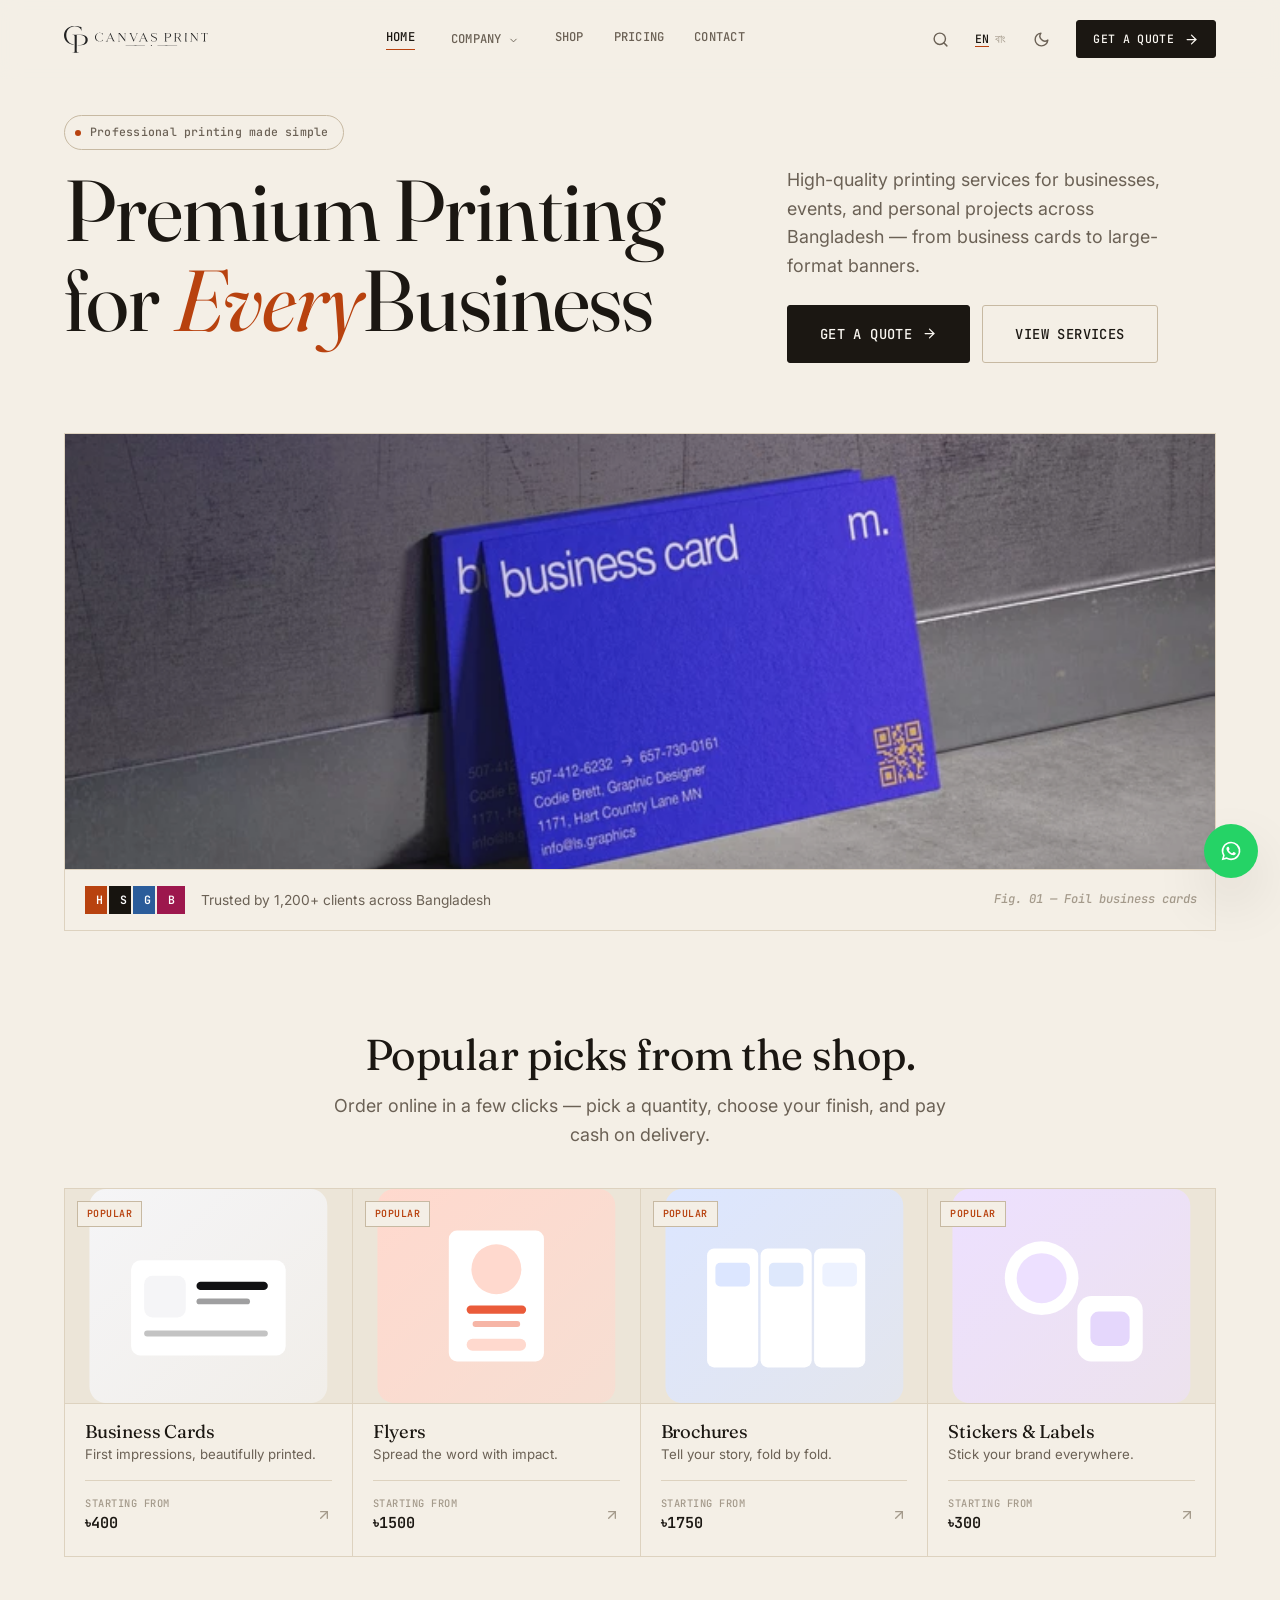
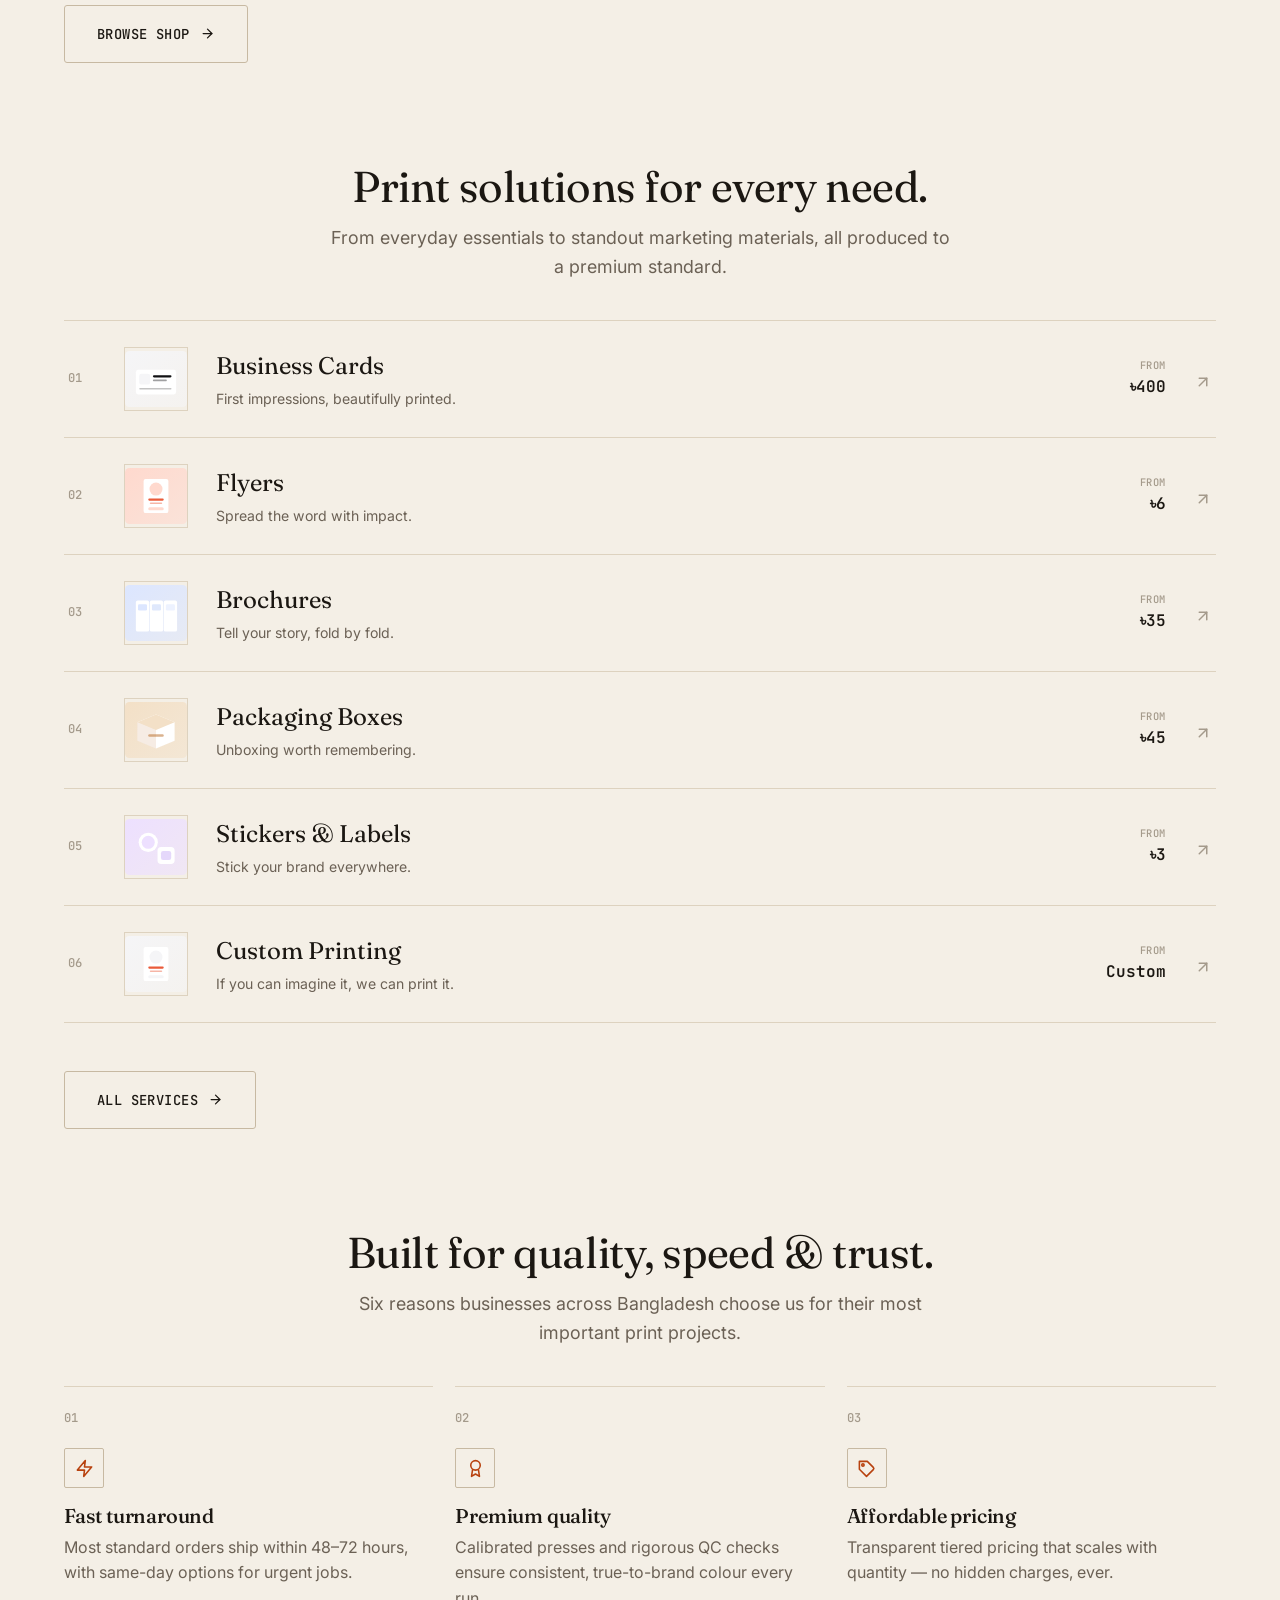
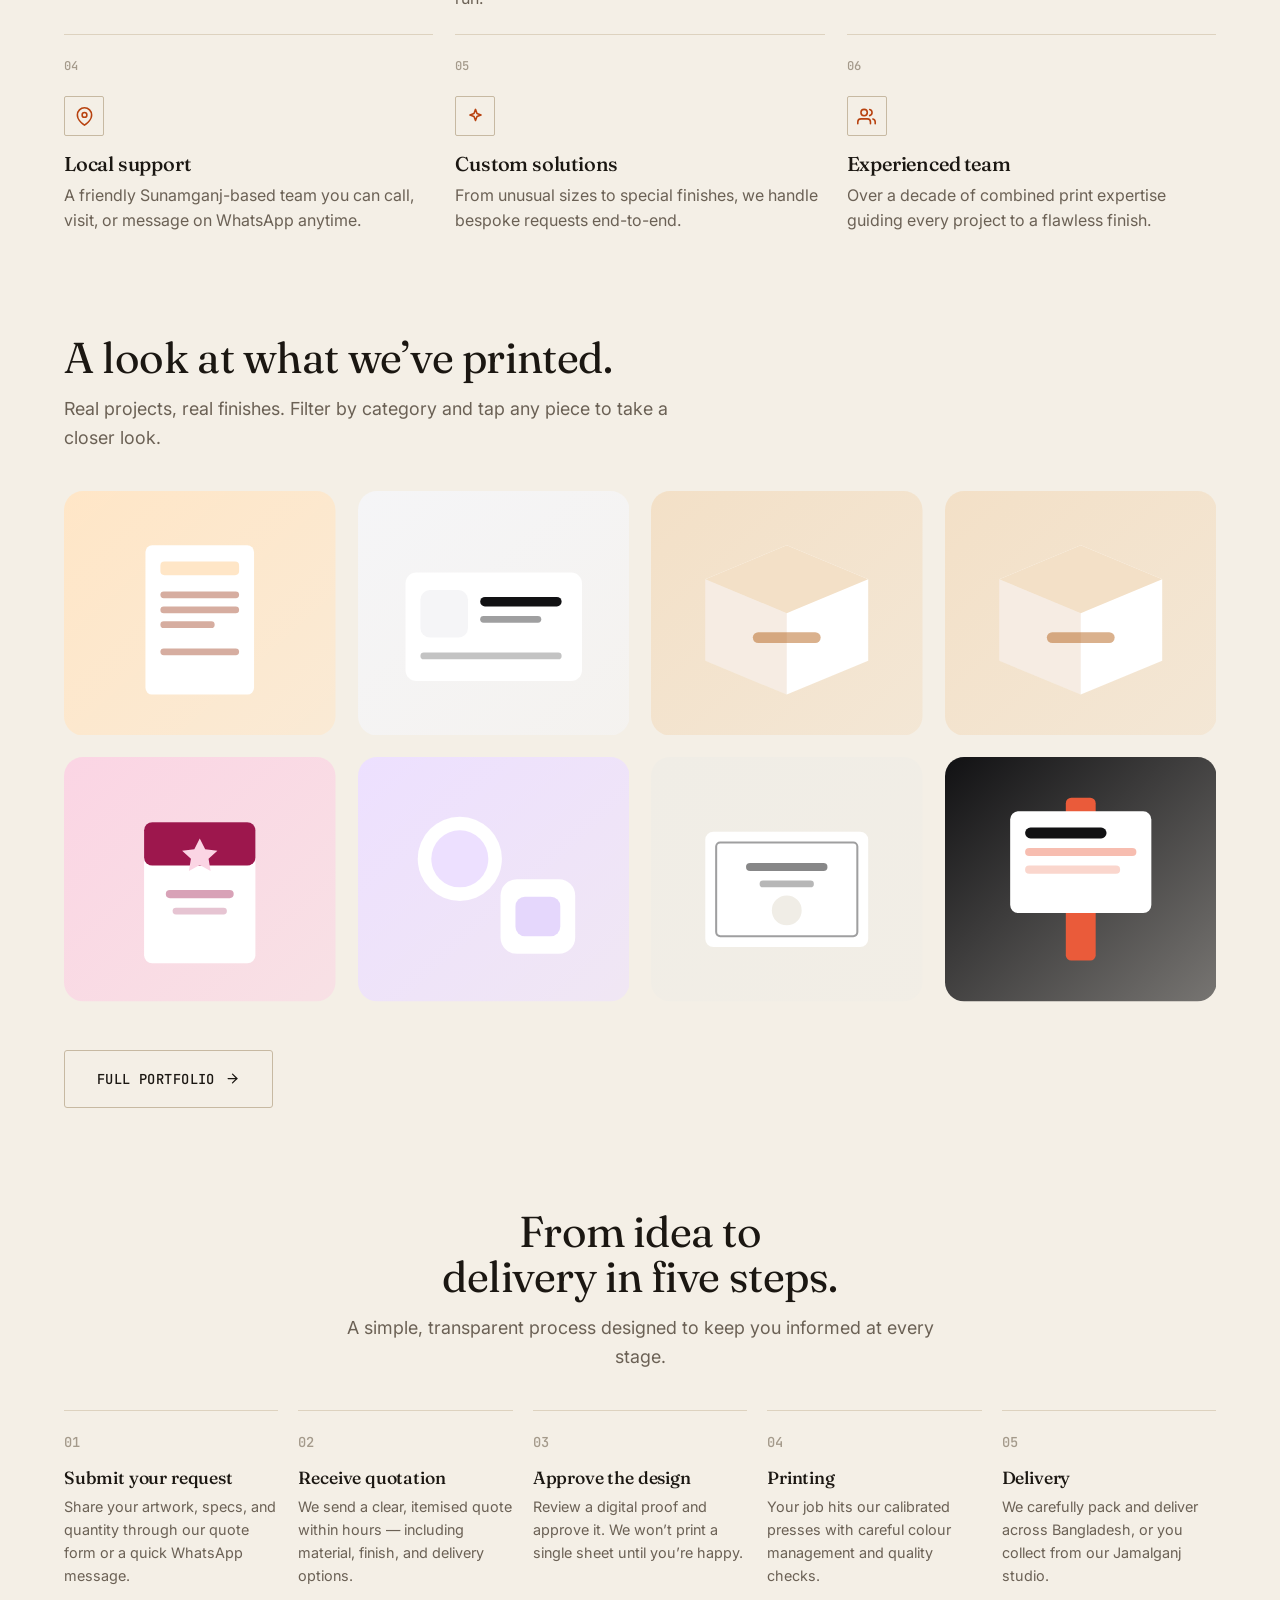
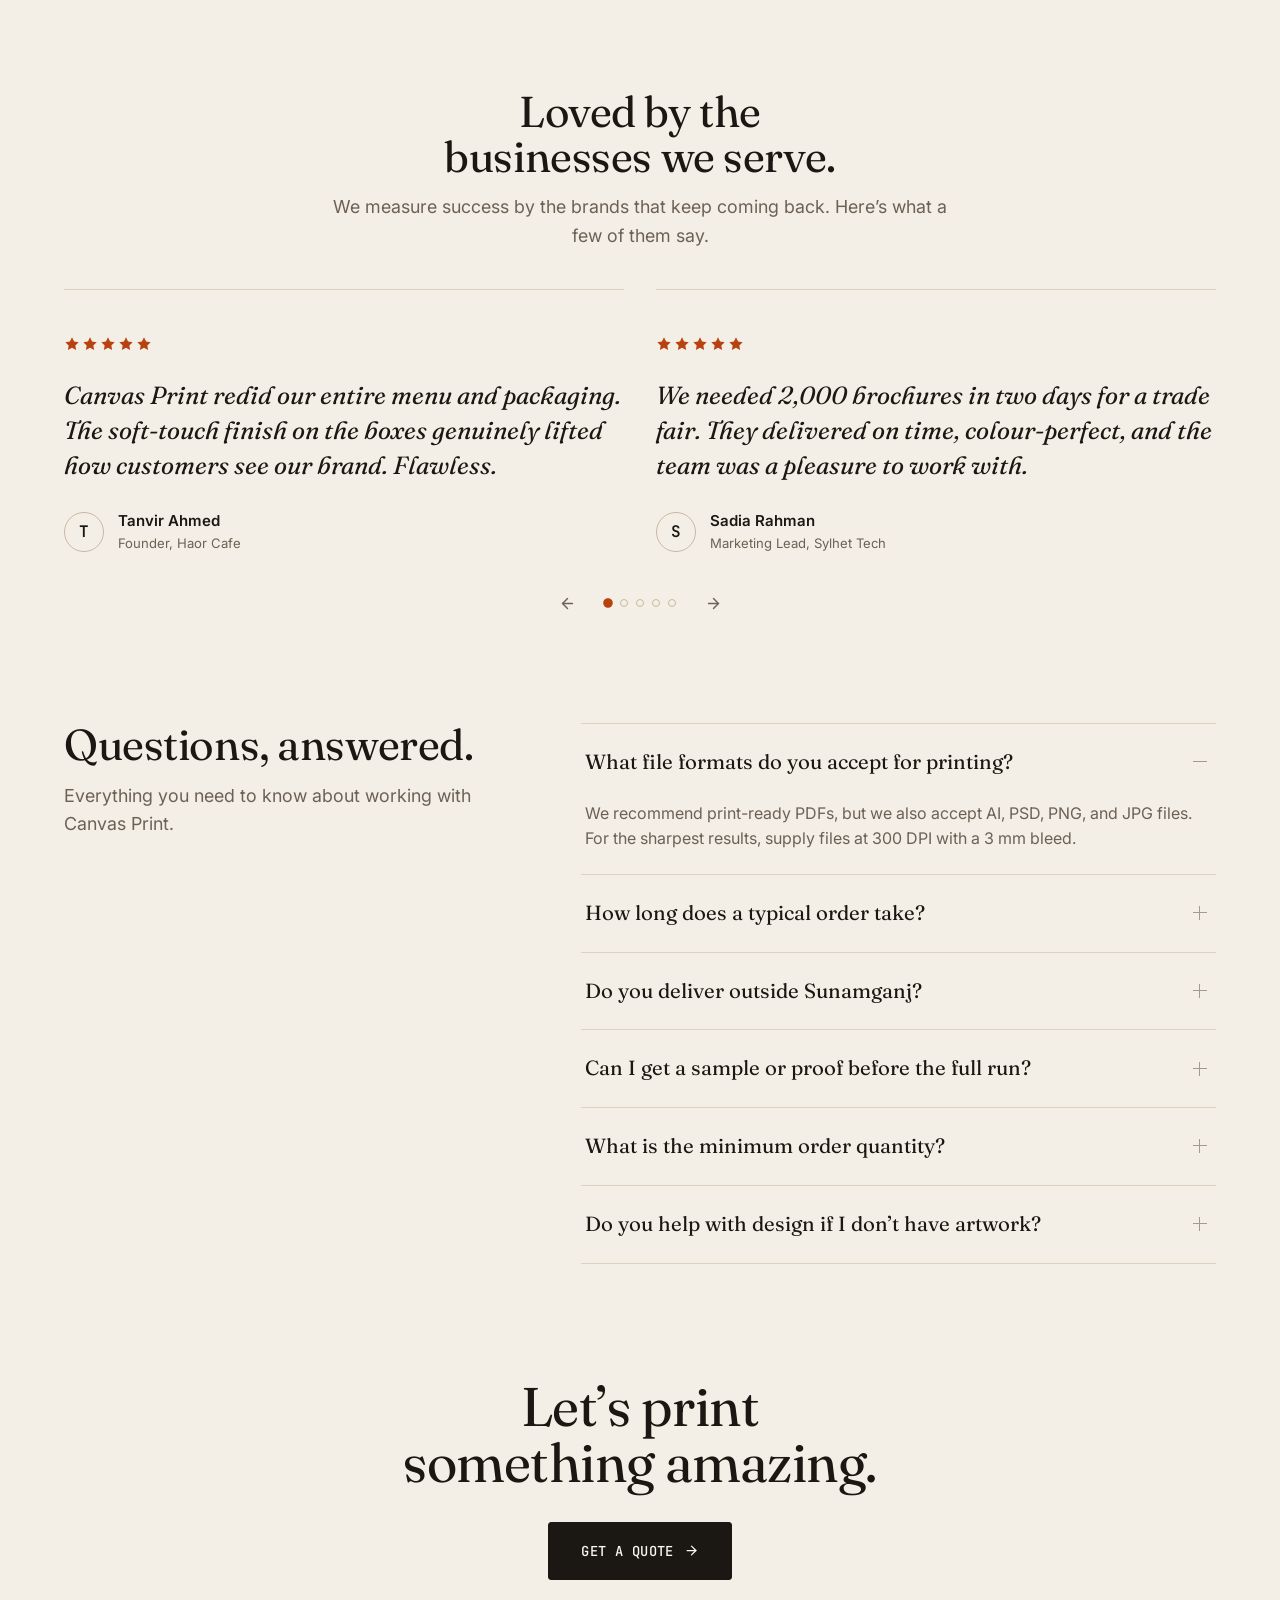
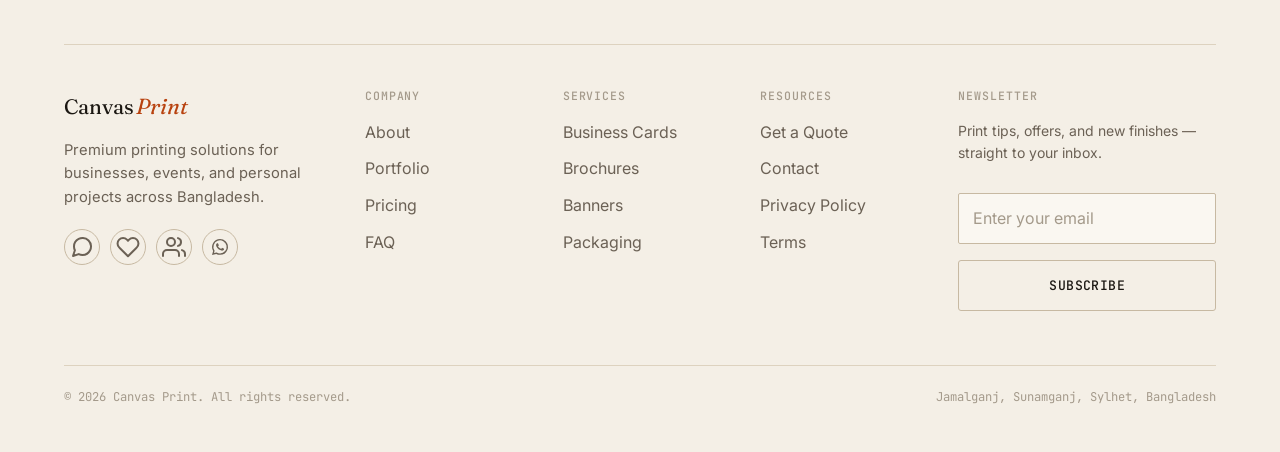
==== commit 2f18452c: "new logo" ====
--- a/index.html
+++ b/index.html
@@ -19,6 +19,7 @@
     <link href="https://fonts.googleapis.com/css2?family=Fraunces:ital,opsz,wght@0,9..144,400;0,9..144,500;0,9..144,600;1,9..144,500;1,9..144,600&family=Inter:wght@400;500;600;700&family=JetBrains+Mono:wght@500;600;700&display=swap" rel="stylesheet">
     <link rel="stylesheet" href="/assets/css/styles.css">
     <link rel="stylesheet" href="/assets/css/components.css">
+    <link rel="stylesheet" href="/assets/css/utilities.css">
     <script type="application/ld+json">
     {"@context":"https://schema.org","@type":"LocalBusiness","name":"Canvas Print","url":"https://canvasprintbd.com","telephone":"+8801700000000","email":"hello@canvasprintbd.com","address":{"@type":"PostalAddress","streetAddress":"Jamalganj","addressLocality":"Sunamganj","addressRegion":"Sylhet","addressCountry":"BD"},"priceRange":"৳৳"}
     </script>
@@ -33,7 +34,7 @@
             <span class="badge reveal"><span class="dot"></span><span data-i18n="hero.badge"></span></span>
             <div class="hero-grid">
                 <h1 class="h-hero hero-title reveal" data-delay="1">
-                    <span data-i18n="hero.titleA"></span> <em class="highlight" data-i18n="hero.titleHighlight"></em><br><span data-i18n="hero.titleB"></span>
+                    <span data-i18n="hero.titleA"></span> <em class="highlight" data-i18n="hero.titleHighlight"></em><span data-i18n="hero.titleB"></span>
                 </h1>
                 <div class="hero-side reveal" data-delay="2">
                     <p class="lede" data-i18n="hero.subtitle"></p>
@@ -43,13 +44,13 @@
                     </div>
                 </div>
             </div>
-            <div class="hero-visual reveal" data-delay="3">
+            <div class="hero-visual overflow-hidden reveal" data-delay="3">
                 <img src="/assets/img/hero-img.png" alt="Canvas Print — premium quality printing" loading="eager" class="hero-img">
                 <div class="hero-visual-cap">
                     <span class="hero-trust">
                         <span class="avatar-row" aria-hidden="true">
-                            <span style="background:var(--tomato)">H</span><span style="background:var(--forest)">S</span>
-                            <span style="background:var(--blue)">G</span><span style="background:#9d174d">B</span>
+                            <span class="bg-tomato">H</span><span class="bg-forest">S</span>
+                            <span class="bg-blue">G</span><span class="bg-pink">B</span>
                         </span>
                         <span data-i18n="hero.trusted"></span>
                     </span>
@@ -59,9 +60,18 @@
         </div>
     </section>
 
-    <section class="section--tight section--flush"><div class="container"><div data-render="stats"></div></div></section>
-
-    <section class="section--tight"><div class="container trusted reveal" data-render="trusted"></div></section>
+    <section class="section">
+        <div class="container">
+            <div class="section-head center">
+                <h2 class="h2 text-balance" data-i18n="featured.title"></h2>
+                <p class="lede" data-i18n="featured.description"></p>
+            </div>
+            <div class="product-grid" data-render="featured-products"></div>
+            <div class="text-center mt-lg">
+                <a href="/shop.html" class="btn btn-secondary btn-lg"><span data-i18n="common.browseShop"></span> <span data-icon="arrow-right"></span></a>
+            </div>
+        </div>
+    </section>
 
     <section class="section">
         <div class="container">
@@ -129,7 +139,7 @@
     <section class="section">
         <div class="container">
             <div class="faq-grid">
-                <div class="section-head" style="margin-bottom:0;">
+                <div class="section-head mb-0">
                     <h2 class="h2 text-balance" data-i18n="faq.title"></h2>
                     <p class="lede" data-i18n="faq.description"></p>
                 </div>
--- a/assets/css/styles.css
+++ b/assets/css/styles.css
@@ -1,358 +1,684 @@
 /* ============================================================ *\
-   Canvas Print — "Paper & Ink" editorial design system
-   Fraunces (display serif) + Inter (body) + JetBrains Mono (labels)
-   Light + dark themes via [data-theme]
+   Canvas Print — design system (tokens + base styles)
+
+   Load order: styles.css → components.css → utilities.css
+
+   CONTENTS
+   ────────────────────────────────────────────────────────────────
+   1.  Design tokens      :root variables, light/dark themes
+   2.  Reset              Box model, body defaults
+   3.  Layout             Container, sections, grids
+   4.  Typography         Headings, lede, labels
+   5.  Surfaces           Panels, cards
+   6.  Buttons & chips    Primary/secondary CTAs, filters
+   7.  Section head       Shared heading block
+   8.  Motion             Reveal animation, keyframes
+   9.  Helpers            sr-only, idx-num, legacy spacing
 \* ============================================================ */
 
+/* ===================================================================
+   1. DESIGN TOKENS
+   =================================================================== */
+
 :root {
-    --font-display: "Fraunces", "Iowan Old Style", ui-serif, Georgia, serif;
-    --font-body: "Inter", system-ui, -apple-system, "Segoe UI", sans-serif;
-    --font-mono: "JetBrains Mono", "SF Mono", ui-monospace, Menlo, monospace;
-
-    /* Brand accents (shared across themes) */
-    --tomato: #b8420f;
-    --tomato-soft: #f4dcc9;
-    --lime: #faf6ef;
-    --forest: #17140f;
-    --blue: #2a5c9a;
-    --blue-soft: #dbe6f1;
-
-    /* Light theme tokens — warm paper */
-    --bg: #f4efe6;
-    --panel: #faf7f1;
-    --panel-2: #ece5d8;
-    --ink: #1b1712;
-    --ink-2: #6b6155;
-    --ink-3: #a49a8b;
-    --border: #ddd2bf;
-    --border-strong: #c7b9a2;
-    --btn: #1b1712;
-    --btn-ink: #faf7f1;
-    --ring: rgba(27, 23, 18, 0.14);
-    --shadow-sm: none;
-    --shadow-md: none;
-    --shadow-lg: none;
-
-    --radius-xl: 6px;
-    --radius-lg: 4px;
-    --radius-md: 3px;
-    --radius-sm: 2px;
-    --radius-pill: 999px;
-
-    --container: 1240px;
-    --gutter: clamp(18px, 4vw, 44px);
-    --section-y: clamp(56px, 8vw, 108px);
-
-    /* Motion */
-    --ease: cubic-bezier(0.16, 1, 0.3, 1);
-    --ease-spring: cubic-bezier(0.34, 1.56, 0.64, 1);
-    --ease-out: cubic-bezier(0.22, 1, 0.36, 1);
-    --dur-fast: 0.18s;
-    --dur-base: 0.32s;
-    --dur-slow: 0.5s;
+  --font-display: "Fraunces", "Iowan Old Style", ui-serif, Georgia, serif;
+  --font-body: "Inter", system-ui, -apple-system, "Segoe UI", sans-serif;
+  --font-mono: "JetBrains Mono", "SF Mono", ui-monospace, Menlo, monospace;
+
+  /* Brand accents (shared across themes) */
+  --tomato: #b8420f;
+  --tomato-soft: #f4dcc9;
+  --lime: #faf6ef;
+  --forest: #17140f;
+  --blue: #2a5c9a;
+  --blue-soft: #dbe6f1;
+  --pink: #9d174d;
+
+  /* Light theme — warm paper */
+  --bg: #f4efe6;
+  --panel: #faf7f1;
+  --panel-2: #ece5d8;
+  --ink: #1b1712;
+  --ink-2: #6b6155;
+  --ink-3: #a49a8b;
+  --border: #ddd2bf;
+  --border-strong: #c7b9a2;
+  --btn: #1b1712;
+  --btn-ink: #faf7f1;
+  --ring: rgba(27, 23, 18, 0.14);
+  --shadow-sm: none;
+  --shadow-md: none;
+  --shadow-lg: none;
+
+  --radius-xl: 6px;
+  --radius-lg: 4px;
+  --radius-md: 3px;
+  --radius-sm: 2px;
+  --radius-pill: 999px;
+
+  --container: 1240px;
+  --gutter: clamp(18px, 4vw, 44px);
+  --section-y: clamp(32px, 4vw, 52px);
+
+  /* Spacing scale — consumed by utilities.css (mt-4, p-7, etc.) */
+  --space-0: 0px;
+  --space-1: 4px;
+  --space-2: 8px;
+  --space-3: 12px;
+  --space-4: 16px;
+  --space-5: 20px;
+  --space-6: 24px;
+  --space-7: 32px;
+  --space-8: 40px;
+  --space-9: 48px;
+  --space-10: 64px;
+
+  /* Motion */
+  --ease: cubic-bezier(0.16, 1, 0.3, 1);
+  --ease-spring: cubic-bezier(0.34, 1.56, 0.64, 1);
+  --ease-out: cubic-bezier(0.22, 1, 0.36, 1);
+  --dur-fast: 0.18s;
+  --dur-base: 0.32s;
+  --dur-slow: 0.5s;
 }
 
 [data-theme="light"] {
-    --shadow-xs: 0 1px 0 rgba(27, 23, 18, 0.06);
-    --shadow-sm: 0 2px 10px rgba(27, 23, 18, 0.05);
-    --shadow-md: 0 10px 28px rgba(27, 23, 18, 0.07);
-    --shadow-lg: 0 24px 56px rgba(27, 23, 18, 0.1);
-    --shadow-inset: inset 0 1px 0 rgba(255, 255, 255, 0.5);
+  --shadow-xs: 0 1px 0 rgba(27, 23, 18, 0.06);
+  --shadow-sm: 0 2px 10px rgba(27, 23, 18, 0.05);
+  --shadow-md: 0 10px 28px rgba(27, 23, 18, 0.07);
+  --shadow-lg: 0 24px 56px rgba(27, 23, 18, 0.1);
+  --shadow-inset: inset 0 1px 0 rgba(255, 255, 255, 0.5);
 }
 
 [data-theme="dark"] {
-    --bg: #14120e;
-    --panel: #1c1a15;
-    --panel-2: #26221b;
-    --forest: #2c2820;
-    --ink: #f2ece1;
-    --ink-2: #a89d8b;
-    --ink-3: #746b5c;
-    --border: #322d24;
-    --border-strong: #453f32;
-    --btn: #f2ece1;
-    --btn-ink: #17140f;
-    --ring: rgba(242, 236, 225, 0.16);
-    --tomato: #d9662c;
-    --tomato-soft: #3a2617;
-    --lime: #1c1a15;
-    --shadow-xs: 0 1px 0 rgba(0, 0, 0, 0.4);
-    --shadow-sm: 0 2px 14px rgba(0, 0, 0, 0.4);
-    --shadow-md: 0 12px 34px rgba(0, 0, 0, 0.45);
-    --shadow-lg: 0 28px 64px rgba(0, 0, 0, 0.5);
-    --shadow-inset: inset 0 1px 0 rgba(255, 255, 255, 0.04);
-}
-
-/* ----------------------------- Reset ----------------------------- */
+  --bg: #14120e;
+  --panel: #1c1a15;
+  --panel-2: #26221b;
+  --forest: #2c2820;
+  --ink: #f2ece1;
+  --ink-2: #a89d8b;
+  --ink-3: #746b5c;
+  --border: #322d24;
+  --border-strong: #453f32;
+  --btn: #f2ece1;
+  --btn-ink: #17140f;
+  --ring: rgba(242, 236, 225, 0.16);
+  --tomato: #d9662c;
+  --tomato-soft: #3a2617;
+  --lime: #1c1a15;
+  --shadow-xs: 0 1px 0 rgba(0, 0, 0, 0.4);
+  --shadow-sm: 0 2px 14px rgba(0, 0, 0, 0.4);
+  --shadow-md: 0 12px 34px rgba(0, 0, 0, 0.45);
+  --shadow-lg: 0 28px 64px rgba(0, 0, 0, 0.5);
+  --shadow-inset: inset 0 1px 0 rgba(255, 255, 255, 0.04);
+}
+
+/* ===================================================================
+   2. RESET
+   =================================================================== */
+
 *,
 *::before,
-*::after { box-sizing: border-box; }
-
-* { margin: 0; }
-
-html { scroll-behavior: smooth; -webkit-text-size-adjust: 100%; }
+*::after {
+  box-sizing: border-box;
+}
+
+* {
+  margin: 0;
+}
+
+html {
+  scroll-behavior: smooth;
+  -webkit-text-size-adjust: 100%;
+}
 
 body {
-    font-family: var(--font-body);
-    background: var(--bg);
-    color: var(--ink);
-    line-height: 1.6;
-    font-size: 16px;
-    -webkit-font-smoothing: antialiased;
-    text-rendering: optimizeLegibility;
-    transition: background-color 0.4s var(--ease), color 0.4s var(--ease);
-}
-
-img, svg, video { display: block; max-width: 100%; }
-a { color: inherit; text-decoration: none; }
-button { font: inherit; cursor: pointer; border: none; background: none; color: inherit; touch-action: manipulation; }
-input, textarea, select { font: inherit; color: inherit; }
-ul { list-style: none; padding: 0; }
+  font-family: var(--font-body);
+  background: var(--bg);
+  color: var(--ink);
+  line-height: 1.6;
+  font-size: 16px;
+  -webkit-font-smoothing: antialiased;
+  text-rendering: optimizeLegibility;
+  transition:
+    background-color 0.4s var(--ease),
+    color 0.4s var(--ease);
+}
+
+img,
+svg,
+video {
+  display: block;
+  max-width: 100%;
+}
+a {
+  color: inherit;
+  text-decoration: none;
+}
+button {
+  font: inherit;
+  cursor: pointer;
+  border: none;
+  background: none;
+  color: inherit;
+  touch-action: manipulation;
+}
+input,
+textarea,
+select {
+  font: inherit;
+  color: inherit;
+}
+ul {
+  list-style: none;
+  padding: 0;
+}
 
 :focus-visible {
-    outline: 2px solid var(--tomato);
-    outline-offset: 3px;
-    border-radius: 2px;
-    transition: outline-offset 0.15s var(--ease);
-}
-
-::selection { background: var(--forest); color: var(--lime); }
+  outline: 2px solid var(--tomato);
+  outline-offset: 3px;
+  border-radius: 2px;
+  transition: outline-offset 0.15s var(--ease);
+}
+
+::selection {
+  background: var(--forest);
+  color: var(--lime);
+}
 
 @media (hover: hover) {
-    a, button, .card, .chip, .shop-cat, .variant-pill, .option-pill { cursor: pointer; }
-}
-
-/* ---------------------------- Layout ---------------------------- */
+  a,
+  button,
+  .card,
+  .chip,
+  .shop-cat,
+  .variant-pill,
+  .option-pill {
+    cursor: pointer;
+  }
+}
+
+/* ===================================================================
+   3. LAYOUT
+   =================================================================== */
+
 .container {
-    width: 100%;
-    max-width: var(--container);
-    margin-inline: auto;
-    padding-inline: var(--gutter);
-}
-
-.section { padding-block: var(--section-y); border-bottom: 1px solid var(--border); }
-.section:last-of-type { border-bottom: none; }
-.section--tight { padding-block: clamp(20px, 3vw, 36px); }
-.section--flush { border-bottom: none; }
-
-.stack > * + * { margin-top: 1rem; }
-
-.grid { display: grid; gap: clamp(14px, 2vw, 22px); }
-@media (min-width: 640px) { .grid-2 { grid-template-columns: repeat(2, 1fr); } }
+  width: 100%;
+  max-width: var(--container);
+  margin-inline: auto;
+  padding-inline: var(--gutter);
+}
+
+.section {
+  padding-block: var(--section-y);
+}
+.section--tight {
+  padding-block: clamp(16px, 2.5vw, 28px);
+}
+
+.stack > * + * {
+  margin-top: 1rem;
+}
+
+.grid {
+  display: grid;
+  gap: clamp(14px, 2vw, 22px);
+}
+@media (min-width: 640px) {
+  .grid-2 {
+    grid-template-columns: repeat(2, 1fr);
+  }
+}
 @media (min-width: 900px) {
-    .grid-3 { grid-template-columns: repeat(3, 1fr); }
-    .grid-4 { grid-template-columns: repeat(4, 1fr); }
-}
-@media (max-width: 899px) { .grid-4 { grid-template-columns: repeat(2, 1fr); } }
-
-/* --------------------------- Typography -------------------------- */
+  .grid-3 {
+    grid-template-columns: repeat(3, 1fr);
+  }
+  .grid-4 {
+    grid-template-columns: repeat(4, 1fr);
+  }
+}
+@media (max-width: 899px) {
+  .grid-4 {
+    grid-template-columns: repeat(2, 1fr);
+  }
+}
+
+/* ===================================================================
+   4. TYPOGRAPHY
+   =================================================================== */
+
 .display {
-    font-family: var(--font-display);
-    font-weight: 500;
-    line-height: 0.98;
-    letter-spacing: -0.01em;
-    text-transform: none;
-}
-
-h1, h2, h3, h4 { font-family: var(--font-display); font-weight: 500; line-height: 1.04; letter-spacing: -0.01em; }
-
-.h-hero { font-size: clamp(2.6rem, 7.4vw, 5.4rem); font-weight: 400; }
-.h1 { font-size: clamp(2.2rem, 4.8vw, 3.4rem); font-weight: 400; }
-.h2 { font-size: clamp(1.9rem, 3.8vw, 2.7rem); font-weight: 400; }
-.h3 { font-size: clamp(1.3rem, 2.4vw, 1.7rem); font-weight: 500; }
-
-.lede { font-size: clamp(1rem, 1.4vw, 1.15rem); color: var(--ink-2); line-height: 1.6; }
-.muted { color: var(--ink-2); }
-.text-balance { text-wrap: balance; }
+  font-family: var(--font-display);
+  font-weight: 500;
+  line-height: 0.98;
+  letter-spacing: -0.01em;
+  text-transform: none;
+}
+
+h1,
+h2,
+h3,
+h4 {
+  font-family: var(--font-display);
+  font-weight: 500;
+  line-height: 1.04;
+  letter-spacing: -0.01em;
+}
+
+.h-hero {
+  font-size: clamp(2.6rem, 7.4vw, 5.4rem);
+  font-weight: 400;
+}
+.h1 {
+  font-size: clamp(2.2rem, 4.8vw, 3.4rem);
+  font-weight: 400;
+}
+.h2 {
+  font-size: clamp(1.9rem, 3.8vw, 2.7rem);
+  font-weight: 400;
+}
+.h3 {
+  font-size: clamp(1.3rem, 2.4vw, 1.7rem);
+  font-weight: 500;
+}
+
+.lede {
+  font-size: clamp(1rem, 1.4vw, 1.15rem);
+  color: var(--ink-2);
+  line-height: 1.6;
+}
+.muted {
+  color: var(--ink-2);
+}
+.text-balance {
+  text-wrap: balance;
+}
 
 .eyebrow {
-    display: inline-flex;
-    align-items: center;
-    gap: 10px;
-    font-family: var(--font-mono);
-    font-size: 0.74rem;
-    font-weight: 500;
-    letter-spacing: 0.06em;
-    color: var(--tomato);
+  display: inline-flex;
+  align-items: center;
+  gap: 10px;
+  font-family: var(--font-mono);
+  font-size: 0.74rem;
+  font-weight: 500;
+  letter-spacing: 0.06em;
+  color: var(--tomato);
 }
 .eyebrow::before {
-    content: "";
-    width: 26px;
-    height: 1px;
-    background: var(--tomato);
-}
-.eyebrow .idx { color: var(--ink-3); }
+  content: "";
+  width: 26px;
+  height: 1px;
+  background: var(--tomato);
+}
+.eyebrow .idx {
+  color: var(--ink-3);
+}
 
 .highlight {
-    font-family: var(--font-display);
-    font-style: italic;
-    font-weight: 400;
-    color: var(--tomato);
+  font-family: var(--font-display);
+  font-style: italic;
+  font-weight: 400;
+  color: var(--tomato);
 }
 
 .tagline {
-    font-family: var(--font-display);
-    font-style: italic;
-    font-size: 1.05rem;
-    color: var(--ink-2);
-}
-
-/* ----------------------------- Panels ---------------------------- */
+  font-family: var(--font-display);
+  font-style: italic;
+  font-size: 1.05rem;
+  color: var(--ink-2);
+}
+
+/* ===================================================================
+   5. SURFACES
+   =================================================================== */
+
 .panel {
-    background: var(--panel);
-    border-radius: var(--radius-xl);
-    box-shadow: none;
-    border: 1px solid var(--border);
-}
-.panel--flat { box-shadow: none; }
-.panel-pad { padding: clamp(24px, 4vw, 56px); }
+  background: var(--panel);
+  border-radius: var(--radius-xl);
+  box-shadow: none;
+  border: 1px solid var(--border);
+}
+.panel--flat {
+  box-shadow: none;
+}
+.panel-pad {
+  padding: clamp(24px, 4vw, 56px);
+}
 
 .card {
-    background: var(--panel);
-    border: 1px solid var(--border);
-    border-radius: var(--radius-lg);
-    box-shadow: none;
-    transition: border-color var(--dur-base) var(--ease), background-color var(--dur-base) var(--ease);
-}
-.card:hover { border-color: var(--border-strong); background: var(--panel-2); }
-
-/* ----------------------------- Buttons --------------------------- */
+  background: var(--panel);
+  border: 1px solid var(--border);
+  border-radius: var(--radius-lg);
+  box-shadow: none;
+  transition:
+    border-color var(--dur-base) var(--ease),
+    background-color var(--dur-base) var(--ease);
+}
+.card:hover {
+  border-color: var(--border-strong);
+  background: var(--panel-2);
+}
+
+/* ===================================================================
+   6. BUTTONS & CHIPS
+   =================================================================== */
+
 .btn {
-    display: inline-flex;
-    align-items: center;
-    justify-content: center;
-    gap: 10px;
-    padding: 14px 26px;
-    border-radius: var(--radius-md);
-    font-family: var(--font-mono);
-    font-weight: 500;
-    font-size: 0.82rem;
-    letter-spacing: 0.03em;
-    text-transform: uppercase;
-    transition: transform var(--dur-fast) var(--ease-spring), background-color var(--dur-fast) var(--ease), color var(--dur-fast) var(--ease), border-color var(--dur-fast) var(--ease);
-    border: 1px solid transparent;
-    white-space: nowrap;
-    position: relative;
-}
-.btn:active { transform: scale(0.97); }
-.btn .icon { width: 15px; height: 15px; transition: transform var(--dur-base) var(--ease); }
-
-.btn-primary { background: var(--btn); color: var(--btn-ink); border-color: var(--btn); }
-.btn-primary:hover { background: var(--tomato); border-color: var(--tomato); color: #fff; }
-.btn-primary:hover .icon { transform: translateX(2px); }
-
-.btn-secondary { background: transparent; color: var(--ink); border-color: var(--border-strong); }
-.btn-secondary:hover { border-color: var(--ink); }
-
-.btn-accent { background: var(--tomato); color: #ffffff; border-color: var(--tomato); }
-.btn-accent:hover { opacity: 0.88; }
-
-.btn-ghost { color: var(--ink); padding-inline: 4px; text-transform: none; font-family: var(--font-body); font-size: 0.95rem; letter-spacing: normal; }
-.btn-ghost:hover { color: var(--tomato); }
-
-.btn-sm { padding: 9px 16px; font-size: 0.72rem; }
-.btn-lg { padding: 17px 32px; font-size: 0.86rem; }
-.btn-block { width: 100%; }
+  display: inline-flex;
+  align-items: center;
+  justify-content: center;
+  gap: 10px;
+  padding: 14px 26px;
+  border-radius: var(--radius-md);
+  font-family: var(--font-mono);
+  font-weight: 500;
+  font-size: 0.82rem;
+  letter-spacing: 0.03em;
+  text-transform: uppercase;
+  transition:
+    transform var(--dur-fast) var(--ease-spring),
+    background-color var(--dur-fast) var(--ease),
+    color var(--dur-fast) var(--ease),
+    border-color var(--dur-fast) var(--ease);
+  border: 1px solid transparent;
+  white-space: nowrap;
+  position: relative;
+}
+.btn:active {
+  transform: scale(0.97);
+}
+.btn .icon {
+  width: 15px;
+  height: 15px;
+  transition: transform var(--dur-base) var(--ease);
+}
+
+.btn-primary {
+  background: var(--btn);
+  color: var(--btn-ink);
+  border-color: var(--btn);
+}
+.btn-primary:hover {
+  background: var(--tomato);
+  border-color: var(--tomato);
+  color: #fff;
+}
+.btn-primary:hover .icon {
+  transform: translateX(2px);
+}
+
+.btn-secondary {
+  background: transparent;
+  color: var(--ink);
+  border-color: var(--border-strong);
+}
+.btn-secondary:hover {
+  border-color: var(--ink);
+}
+
+.btn-accent {
+  background: var(--tomato);
+  color: #ffffff;
+  border-color: var(--tomato);
+}
+.btn-accent:hover {
+  opacity: 0.88;
+}
+
+.btn-ghost {
+  color: var(--ink);
+  padding-inline: 4px;
+  text-transform: none;
+  font-family: var(--font-body);
+  font-size: 0.95rem;
+  letter-spacing: normal;
+}
+.btn-ghost:hover {
+  color: var(--tomato);
+}
+
+.btn-sm {
+  padding: 9px 16px;
+  font-size: 0.72rem;
+}
+.btn-lg {
+  padding: 17px 32px;
+  font-size: 0.86rem;
+}
+.btn-block {
+  width: 100%;
+}
 
 .link-arrow {
-    display: inline-flex;
-    align-items: center;
-    gap: 6px;
-    font-weight: 600;
-    color: var(--ink);
-}
-.link-arrow .icon { width: 18px; height: 18px; transition: transform var(--dur-base) var(--ease); }
-.link-arrow:hover { color: var(--tomato); }
-.link-arrow:hover .icon { transform: translate(3px, -3px); }
-
-/* ------------------------------ Badge ---------------------------- */
+  display: inline-flex;
+  align-items: center;
+  gap: 6px;
+  font-weight: 600;
+  color: var(--ink);
+}
+.link-arrow .icon {
+  width: 18px;
+  height: 18px;
+  transition: transform var(--dur-base) var(--ease);
+}
+.link-arrow:hover {
+  color: var(--tomato);
+}
+.link-arrow:hover .icon {
+  transform: translate(3px, -3px);
+}
+
+/* Badge pill (hero, labels) */
 .badge {
-    display: inline-flex;
-    align-items: center;
-    gap: 9px;
-    padding: 7px 14px 7px 10px;
-    border-radius: var(--radius-pill);
-    background: transparent;
-    border: 1px solid var(--border-strong);
-    font-family: var(--font-mono);
-    font-size: 0.72rem;
-    letter-spacing: 0.02em;
-    font-weight: 500;
-    color: var(--ink-2);
-}
-.badge .dot { width: 6px; height: 6px; border-radius: 50%; background: var(--tomato); }
-
+  display: inline-flex;
+  align-items: center;
+  gap: 9px;
+  padding: 7px 14px 7px 10px;
+  border-radius: var(--radius-pill);
+  background: transparent;
+  border: 1px solid var(--border-strong);
+  font-family: var(--font-mono);
+  font-size: 0.72rem;
+  letter-spacing: 0.02em;
+  font-weight: 500;
+  color: var(--ink-2);
+}
+.badge .dot {
+  width: 6px;
+  height: 6px;
+  border-radius: 50%;
+  background: var(--tomato);
+}
+
+/* Filter / category chip */
 .chip {
-    padding: 9px 18px;
-    border-radius: var(--radius-pill);
-    border: 1px solid var(--border-strong);
-    background: transparent;
-    font-family: var(--font-mono);
-    font-size: 0.76rem;
-    font-weight: 500;
-    color: var(--ink-2);
-    transition: color var(--dur-fast) var(--ease), border-color var(--dur-fast) var(--ease), background-color var(--dur-fast) var(--ease);
-}
-.chip:hover { color: var(--ink); border-color: var(--ink); }
-.chip:active { transform: scale(0.96); }
-.chip.is-active { background: var(--ink); color: var(--bg); border-color: var(--ink); }
-
-/* --------------------------- Section head ------------------------ */
-.section-head { max-width: 620px; margin-bottom: clamp(32px, 4vw, 52px); }
-.section-head.center { margin-inline: auto; text-align: center; }
-.section-head .eyebrow { margin-bottom: 18px; }
-.section-head .lede { margin-top: 14px; }
-
-/* ------------------------------ Stars ---------------------------- */
-.stars { display: inline-flex; gap: 2px; color: var(--tomato); }
-.star-icon { width: 16px; height: 16px; }
-
-/* --------------------------- Reveal anim ------------------------- */
-.reveal { opacity: 0; transform: translateY(14px); transition: opacity var(--dur-slow) var(--ease), transform var(--dur-slow) var(--ease); }
-.reveal.is-visible { opacity: 1; transform: none; }
-.reveal[data-delay="1"] { transition-delay: 0.06s; }
-.reveal[data-delay="2"] { transition-delay: 0.12s; }
-.reveal[data-delay="3"] { transition-delay: 0.18s; }
-.reveal[data-delay="4"] { transition-delay: 0.24s; }
-.reveal[data-delay="5"] { transition-delay: 0.3s; }
-
-/* ------------------------ Micro-interactions ---------------------- */
-.hover-zoom { overflow: hidden; }
-.hover-zoom img, .hover-zoom svg { transition: transform var(--dur-slow) var(--ease); }
-.hover-zoom:hover img, .hover-zoom:hover svg { transform: scale(1.05); }
-
-.tap-scale { transition: transform var(--dur-fast) var(--ease-spring); }
-.tap-scale:active { transform: scale(0.96); }
-
-@keyframes pop-in { from { opacity: 0; transform: scale(0.9); } to { opacity: 1; transform: none; } }
-@keyframes shake { 10%, 90% { transform: translateX(-1px); } 20%, 80% { transform: translateX(2px); } 30%, 50%, 70% { transform: translateX(-4px); } 40%, 60% { transform: translateX(4px); } }
-.shake-once { animation: shake 0.4s var(--ease); }
+  padding: 9px 18px;
+  border-radius: var(--radius-pill);
+  border: 1px solid var(--border-strong);
+  background: transparent;
+  font-family: var(--font-mono);
+  font-size: 0.76rem;
+  font-weight: 500;
+  color: var(--ink-2);
+  transition:
+    color var(--dur-fast) var(--ease),
+    border-color var(--dur-fast) var(--ease),
+    background-color var(--dur-fast) var(--ease);
+}
+.chip:hover {
+  color: var(--ink);
+  border-color: var(--ink);
+}
+.chip:active {
+  transform: scale(0.96);
+}
+.chip.is-active {
+  background: var(--ink);
+  color: var(--bg);
+  border-color: var(--ink);
+}
+
+/* ===================================================================
+   7. SECTION HEAD
+   =================================================================== */
+
+.section-head {
+  max-width: 620px;
+  margin-bottom: clamp(24px, 3vw, 40px);
+}
+.section-head.center {
+  margin-inline: auto;
+  text-align: center;
+}
+.section-head .eyebrow {
+  margin-bottom: 18px;
+}
+.section-head .lede {
+  margin-top: 14px;
+}
+
+/* ===================================================================
+   8. MOTION
+   =================================================================== */
+
+.reveal {
+  opacity: 0;
+  transform: translateY(14px);
+  transition:
+    opacity var(--dur-slow) var(--ease),
+    transform var(--dur-slow) var(--ease);
+}
+.reveal.is-visible {
+  opacity: 1;
+  transform: none;
+}
+.reveal[data-delay="1"] {
+  transition-delay: 0.06s;
+}
+.reveal[data-delay="2"] {
+  transition-delay: 0.12s;
+}
+.reveal[data-delay="3"] {
+  transition-delay: 0.18s;
+}
+.reveal[data-delay="4"] {
+  transition-delay: 0.24s;
+}
+.reveal[data-delay="5"] {
+  transition-delay: 0.3s;
+}
+
+/* Star rating (reviews) */
+.stars {
+  display: inline-flex;
+  gap: 2px;
+  color: var(--tomato);
+}
+.star-icon {
+  width: 16px;
+  height: 16px;
+}
+
+/* Hover / tap micro-interactions */
+.hover-zoom {
+  overflow: hidden;
+}
+.hover-zoom img,
+.hover-zoom svg {
+  transition: transform var(--dur-slow) var(--ease);
+}
+.hover-zoom:hover img,
+.hover-zoom:hover svg {
+  transform: scale(1.05);
+}
+
+.tap-scale {
+  transition: transform var(--dur-fast) var(--ease-spring);
+}
+.tap-scale:active {
+  transform: scale(0.96);
+}
+
+@keyframes pop-in {
+  from {
+    opacity: 0;
+    transform: scale(0.9);
+  }
+  to {
+    opacity: 1;
+    transform: none;
+  }
+}
+@keyframes shake {
+  10%,
+  90% {
+    transform: translateX(-1px);
+  }
+  20%,
+  80% {
+    transform: translateX(2px);
+  }
+  30%,
+  50%,
+  70% {
+    transform: translateX(-4px);
+  }
+  40%,
+  60% {
+    transform: translateX(4px);
+  }
+}
+.shake-once {
+  animation: shake 0.4s var(--ease);
+}
 
 @media (prefers-reduced-motion: reduce) {
-    .reveal { opacity: 1 !important; transform: none !important; }
-    html { scroll-behavior: auto; }
-    * { transition-duration: 0.01ms !important; animation-duration: 0.01ms !important; }
-}
-
-/* utility */
+  .reveal {
+    opacity: 1 !important;
+    transform: none !important;
+  }
+  html {
+    scroll-behavior: auto;
+  }
+  * {
+    transition-duration: 0.01ms !important;
+    animation-duration: 0.01ms !important;
+  }
+}
+
+/* ===================================================================
+   9. HELPERS
+   Spacing / flex utilities live in utilities.css
+   =================================================================== */
+
 .sr-only {
-    position: absolute; width: 1px; height: 1px; padding: 0; margin: -1px;
-    overflow: hidden; clip: rect(0, 0, 0, 0); white-space: nowrap; border: 0;
-}
-.text-center { text-align: center; }
-.flex { display: flex; }
-.items-center { align-items: center; }
-.justify-between { justify-content: space-between; }
-.gap-sm { gap: 10px; }
-.gap-md { gap: 16px; }
-.wrap { flex-wrap: wrap; }
-.mt-lg { margin-top: clamp(28px, 4vw, 48px); }
-.full-bleed-art { aspect-ratio: 10 / 9; width: 100%; border-radius: inherit; object-fit: cover; }
-
-/* Numbered index label — mono, faint, used across sections */
+  position: absolute;
+  width: 1px;
+  height: 1px;
+  padding: 0;
+  margin: -1px;
+  overflow: hidden;
+  clip: rect(0, 0, 0, 0);
+  white-space: nowrap;
+  border: 0;
+}
+
+/* Legacy section spacing — prefer mt-7 / mt-8 in utilities.css */
+.mt-lg {
+  margin-top: clamp(28px, 4vw, 48px);
+}
+
+.full-bleed-art {
+  aspect-ratio: 10 / 9;
+  width: 100%;
+  border-radius: inherit;
+  object-fit: cover;
+}
+
+/* Numbered section label (N°01, Fig. 01, etc.) */
 .idx-num {
-    font-family: var(--font-mono);
-    font-size: 0.76rem;
-    color: var(--ink-3);
-    font-weight: 500;
-}
+  font-family: var(--font-mono);
+  font-size: 0.76rem;
+  color: var(--ink-3);
+  font-weight: 500;
+}
--- a/assets/css/components.css
+++ b/assets/css/components.css
@@ -1,663 +1,2433 @@
 /* ============================================================ *\
-   Canvas Print — component & section styles
+   Canvas Print — component styles
+
+   Built on design tokens from styles.css.
+   One-off spacing / color tweaks → utilities.css
+
+   CONTENTS
+   ────────────────────────────────────────────────────────────────
+   1.  Navigation       Header, dropdown, mobile drawer
+   2.  Search            Global search overlay
+   3.  Hero              Homepage hero block
+   4.  Stats & trusted   Counter row, client logo strip
+   5.  Services          List rows + full-width blocks
+   6.  Why & process     Value props, step list
+   7.  Testimonials      Review carousel
+   8.  FAQ               Accordion + two-column layout
+   9.  CTA band          Inline call-to-action panel
+   10. Page header       Inner-page title area
+   11. Portfolio         Masonry grid + lightbox
+   12. Pricing           Cards + comparison table
+   13. Forms             Fields, multi-step, alerts
+   14. Contact           Info list + map stub
+   15. Legal & 404       Content pages, not-found
+   16. Footer            Site footer + WhatsApp float
+   17. Shop              Product grid + filters
+   18. Product detail    PDP layout, variants, sticky bar
 \* ============================================================ */
 
-/* ------------------------------ Navbar --------------------------- */
+/* ===================================================================
+   1. NAVIGATION
+   =================================================================== */
+
+/* Site header */
 .site-header {
+  position: sticky;
+  top: 0;
+  z-index: 60;
+  background: color-mix(in srgb, var(--bg) 92%, transparent);
+  backdrop-filter: blur(10px);
+  -webkit-backdrop-filter: blur(10px);
+  border-bottom: 1px solid transparent;
+  transition: border-color var(--dur-base) var(--ease);
+}
+.site-header.scrolled {
+  border-color: var(--border);
+}
+.nav-shell {
+  display: flex;
+  align-items: center;
+  justify-content: space-between;
+  gap: 20px;
+  padding: 20px 0;
+  transition: padding var(--dur-base) var(--ease);
+}
+.site-header.scrolled .nav-shell {
+  padding: 15px 0;
+}
+
+.brand {
+  display: inline-flex;
+  align-items: baseline;
+  gap: 2px;
+  transition: opacity var(--dur-fast) var(--ease);
+}
+.brand:hover {
+  opacity: 0.72;
+}
+.brand-mark {
+  width: 34px;
+  height: 34px;
+  border-radius: 50%;
+  background: var(--forest);
+  color: var(--lime);
+  display: grid;
+  place-items: center;
+  font-size: 1.1rem;
+  flex-shrink: 0;
+}
+.brand-mark svg {
+  width: 20px;
+  height: 20px;
+}
+.brand-logo {
+  height: clamp(22px, 3vw, 27px);
+  width: auto;
+  display: block;
+}
+[data-theme="dark"] .brand-logo {
+  filter: brightness(0) invert(1);
+}
+
+.nav-links {
+  display: none;
+  align-items: center;
+  gap: 30px;
+}
+@media (min-width: 980px) {
+  .nav-links {
+    display: flex;
+  }
+}
+.nav-links a {
+  font-family: var(--font-mono);
+  font-size: 0.76rem;
+  letter-spacing: 0.02em;
+  text-transform: uppercase;
+  font-weight: 500;
+  color: var(--ink-2);
+  transition: color var(--dur-fast) var(--ease);
+  position: relative;
+  padding-bottom: 3px;
+}
+.nav-links a::after {
+  content: "";
+  position: absolute;
+  left: 0;
+  right: 100%;
+  bottom: 0;
+  height: 1px;
+  background: var(--tomato);
+  transition: right var(--dur-base) var(--ease);
+}
+.nav-links a:hover {
+  color: var(--ink);
+}
+.nav-links a:hover::after,
+.nav-links a.is-active::after {
+  right: 0;
+}
+.nav-links a.is-active {
+  color: var(--ink);
+}
+
+.nav-dropdown {
+  position: relative;
+}
+.nav-dropdown-trigger {
+  display: inline-flex;
+  align-items: center;
+  gap: 6px;
+  font-family: var(--font-mono);
+  font-size: 0.76rem;
+  letter-spacing: 0.02em;
+  text-transform: uppercase;
+  font-weight: 500;
+  color: var(--ink-2);
+  padding-bottom: 3px;
+  transition: color var(--dur-fast) var(--ease);
+}
+.nav-dropdown-trigger .icon {
+  width: 11px;
+  height: 11px;
+  transition: transform var(--dur-base) var(--ease);
+}
+.nav-dropdown-trigger:hover,
+.nav-dropdown.is-active .nav-dropdown-trigger {
+  color: var(--ink);
+}
+.nav-dropdown.open .nav-dropdown-trigger .icon {
+  transform: rotate(180deg);
+}
+.nav-dropdown-panel {
+  position: absolute;
+  top: calc(100% + 18px);
+  left: 50%;
+  transform: translateX(-50%) translateY(-6px);
+  min-width: 190px;
+  background: var(--bg);
+  border: 1px solid var(--border);
+  box-shadow: var(--shadow-md);
+  opacity: 0;
+  visibility: hidden;
+  pointer-events: none;
+  transition:
+    opacity var(--dur-fast) var(--ease),
+    transform var(--dur-fast) var(--ease),
+    visibility var(--dur-fast);
+  z-index: 70;
+}
+.nav-dropdown.open .nav-dropdown-panel {
+  opacity: 1;
+  visibility: visible;
+  pointer-events: auto;
+  transform: translateX(-50%) translateY(0);
+}
+.nav-dropdown-panel a {
+  display: block;
+  padding: 12px 18px;
+  font-family: var(--font-display);
+  font-size: 0.96rem;
+  color: var(--ink);
+  border-bottom: 1px solid var(--border);
+  transition:
+    background-color var(--dur-fast) var(--ease),
+    padding-left var(--dur-fast) var(--ease);
+}
+.nav-dropdown-panel a:last-child {
+  border-bottom: none;
+}
+.nav-dropdown-panel a:hover,
+.nav-dropdown-panel a.is-active {
+  background: var(--panel-2);
+  padding-left: 24px;
+}
+
+.nav-actions {
+  display: flex;
+  align-items: center;
+  gap: 18px;
+}
+
+.icon-btn {
+  width: 34px;
+  height: 34px;
+  border-radius: 50%;
+  display: grid;
+  place-items: center;
+  background: transparent;
+  border: 1px solid transparent;
+  color: var(--ink-2);
+  transition:
+    color var(--dur-fast) var(--ease),
+    border-color var(--dur-fast) var(--ease);
+}
+.icon-btn:hover {
+  color: var(--ink);
+  border-color: var(--border-strong);
+}
+.icon-btn:active {
+  transform: scale(0.92);
+}
+.icon-btn .icon {
+  width: 17px;
+  height: 17px;
+  transition: transform var(--dur-base) var(--ease-spring);
+}
+
+.lang-toggle {
+  display: inline-flex;
+  align-items: center;
+  gap: 6px;
+  font-family: var(--font-mono);
+  font-size: 0.72rem;
+  font-weight: 500;
+  color: var(--ink-3);
+}
+.lang-toggle button {
+  padding: 2px 0;
+  color: inherit;
+  line-height: 1;
+  transition: color var(--dur-fast) var(--ease);
+  border-bottom: 1px solid transparent;
+}
+.lang-toggle button.is-active {
+  color: var(--ink);
+  border-color: var(--tomato);
+}
+
+.theme-toggle .icon-sun {
+  display: none;
+}
+[data-theme="dark"] .theme-toggle .icon-sun {
+  display: block;
+}
+[data-theme="dark"] .theme-toggle .icon-moon {
+  display: none;
+}
+.theme-toggle:active .icon {
+  transform: rotate(25deg);
+}
+
+.nav-cta {
+  display: none;
+}
+@media (min-width: 620px) {
+  .nav-cta {
+    display: inline-flex;
+  }
+}
+
+.menu-btn {
+  display: grid;
+}
+@media (min-width: 980px) {
+  .menu-btn {
+    display: none;
+  }
+}
+
+/* Mobile menu drawer */
+.mobile-menu {
+  position: fixed;
+  inset: 0;
+  z-index: 80;
+  background: var(--bg);
+  padding: 18px var(--gutter) 40px;
+  display: flex;
+  flex-direction: column;
+  transform: translateY(-100%);
+  opacity: 0;
+  transition:
+    transform var(--dur-slow) var(--ease),
+    opacity var(--dur-slow) var(--ease);
+  overflow-y: auto;
+}
+.mobile-menu.open {
+  transform: none;
+  opacity: 1;
+}
+.mobile-menu-head {
+  display: flex;
+  align-items: center;
+  justify-content: space-between;
+  margin-bottom: 24px;
+}
+.mobile-links {
+  display: flex;
+  flex-direction: column;
+  gap: 4px;
+  margin-top: 12px;
+}
+.mobile-links a {
+  font-family: var(--font-display);
+  font-weight: 400;
+  font-style: italic;
+  font-size: 2.1rem;
+  padding: 12px 0;
+  border-bottom: 1px solid var(--border);
+  color: var(--ink);
+  transition:
+    color var(--dur-fast) var(--ease),
+    padding-left var(--dur-fast) var(--ease);
+}
+.mobile-links a:hover {
+  color: var(--tomato);
+  padding-left: 8px;
+}
+.mobile-foot {
+  margin-top: auto;
+  padding-top: 28px;
+  display: flex;
+  flex-direction: column;
+  gap: 14px;
+}
+
+/* ===================================================================
+   2. SEARCH OVERLAY
+   =================================================================== */
+
+.search-overlay {
+  position: fixed;
+  inset: 0;
+  z-index: 95;
+  background: color-mix(in srgb, var(--bg) 96%, transparent);
+  backdrop-filter: blur(8px);
+  -webkit-backdrop-filter: blur(8px);
+  display: flex;
+  align-items: flex-start;
+  justify-content: center;
+  padding: min(14vh, 120px) var(--gutter) 40px;
+  opacity: 0;
+  visibility: hidden;
+  transition:
+    opacity var(--dur-base) var(--ease),
+    visibility var(--dur-base);
+}
+.search-overlay.open {
+  opacity: 1;
+  visibility: visible;
+}
+.search-panel {
+  width: 100%;
+  max-width: 620px;
+  background: var(--bg);
+  border: 1px solid var(--border);
+  box-shadow: var(--shadow-lg);
+  max-height: 74vh;
+  display: flex;
+  flex-direction: column;
+}
+.search-panel-head {
+  display: flex;
+  align-items: center;
+  gap: 14px;
+  padding: 8px 8px 8px 20px;
+  border-bottom: 1px solid var(--border);
+  flex-shrink: 0;
+}
+.search-panel-icon {
+  width: 18px;
+  height: 18px;
+  color: var(--ink-3);
+  flex-shrink: 0;
+}
+.search-panel-icon svg {
+  width: 100%;
+  height: 100%;
+}
+.search-input {
+  flex: 1;
+  border: none;
+  background: transparent;
+  outline: none;
+  font-family: var(--font-display);
+  font-size: 1.25rem;
+  color: var(--ink);
+  padding: 14px 0;
+}
+.search-input::placeholder {
+  color: var(--ink-3);
+  font-family: var(--font-body);
+  font-size: 1rem;
+}
+.search-results {
+  overflow-y: auto;
+}
+.search-result {
+  display: flex;
+  align-items: center;
+  justify-content: space-between;
+  gap: 16px;
+  padding: 15px 20px;
+  border-bottom: 1px solid var(--border);
+  color: var(--ink);
+  transition: background-color var(--dur-fast) var(--ease);
+}
+.search-result:last-child {
+  border-bottom: none;
+}
+.search-result:hover {
+  background: var(--panel-2);
+}
+.search-result .sr-info {
+  display: flex;
+  flex-direction: column;
+  gap: 3px;
+  min-width: 0;
+}
+.search-result .sr-title {
+  font-family: var(--font-display);
+  font-size: 1.02rem;
+}
+.search-result .sr-sub {
+  font-size: 0.85rem;
+  color: var(--ink-3);
+  overflow: hidden;
+  text-overflow: ellipsis;
+  white-space: nowrap;
+}
+.search-result .sr-type {
+  font-family: var(--font-mono);
+  font-size: 0.64rem;
+  letter-spacing: 0.05em;
+  text-transform: uppercase;
+  color: var(--ink-3);
+  border: 1px solid var(--border-strong);
+  padding: 4px 9px;
+  flex-shrink: 0;
+}
+.search-empty {
+  padding: 44px 20px;
+  text-align: center;
+  font-family: var(--font-mono);
+  font-size: 0.82rem;
+  color: var(--ink-3);
+}
+
+/* ===================================================================
+   3. HERO
+   =================================================================== */
+
+.hero {
+  padding-top: clamp(20px, 3vw, 36px);
+  padding-bottom: clamp(32px, 4vw, 52px);
+}
+.hero .badge {
+  margin-bottom: 16px;
+}
+.hero-grid {
+  display: grid;
+  gap: clamp(20px, 3vw, 36px);
+  align-items: start;
+}
+@media (min-width: 900px) {
+  .hero-grid {
+    grid-template-columns: 1.6fr 1fr;
+  }
+}
+
+.hero-title {
+  margin: 0;
+}
+.hero-title em.highlight {
+  display: inline-block;
+}
+.hero-side {
+  padding-bottom: clamp(4px, 1vw, 10px);
+}
+.hero-side .lede {
+  max-width: 380px;
+}
+.hero-cta {
+  display: flex;
+  flex-wrap: wrap;
+  gap: 12px;
+  margin-top: 24px;
+}
+.hero-trust {
+  display: flex;
+  align-items: center;
+  gap: 14px;
+  color: var(--ink-2);
+  font-size: 0.86rem;
+}
+.avatar-row {
+  display: flex;
+}
+.avatar-row span {
+  width: 32px;
+  height: 32px;
+  border-radius: var(--radius-sm);
+  border: 2px solid var(--bg);
+  margin-left: -8px;
+  display: grid;
+  place-items: center;
+  font-size: 0.72rem;
+  font-weight: 600;
+  color: #fff;
+  font-family: var(--font-mono);
+  transition: transform var(--dur-fast) var(--ease-spring);
+}
+.avatar-row span:first-child {
+  margin-left: 0;
+}
+.avatar-row:hover span:hover {
+  transform: translateY(-4px);
+}
+
+.hero-visual {
+  position: relative;
+  margin-top: clamp(36px, 5vw, 60px);
+  border: 1px solid var(--border);
+}
+.hero-img {
+  width: 100%;
+  aspect-ratio: 21 / 9;
+  max-height: clamp(320px, 34vw, 480px);
+  object-fit: cover;
+  display: block;
+  filter: grayscale(0.12);
+  transition:
+    transform var(--dur-slow) var(--ease),
+    filter var(--dur-slow) var(--ease);
+}
+.hero-visual:hover .hero-img {
+  transform: scale(1.01);
+  filter: grayscale(0);
+}
+.hero-visual-cap {
+  display: flex;
+  align-items: center;
+  justify-content: space-between;
+  gap: 16px;
+  flex-wrap: wrap;
+  padding: 14px 18px;
+  border-top: 1px solid var(--border);
+}
+.hero-fig {
+  font-style: italic;
+}
+@media (max-width: 640px) {
+  .hero-fig {
+    display: none;
+  }
+}
+
+/* ===================================================================
+   4. STATS & TRUSTED
+   =================================================================== */
+
+.stat-row {
+  display: grid;
+  gap: 1px;
+  background: var(--border);
+  border-radius: var(--radius-lg);
+  overflow: hidden;
+  box-shadow: var(--shadow-xs);
+}
+@media (min-width: 640px) {
+  .stat-row {
+    grid-template-columns: repeat(4, 1fr);
+  }
+}
+@media (max-width: 639px) {
+  .stat-row {
+    grid-template-columns: repeat(2, 1fr);
+  }
+}
+.stat-cell {
+  background: var(--panel);
+  padding: clamp(18px, 2.6vw, 28px);
+  text-align: center;
+  transition: background-color var(--dur-fast) var(--ease);
+}
+.stat-cell:hover {
+  background: var(--panel-2);
+}
+.stat-num {
+  font-family: var(--font-display);
+  font-weight: 700;
+  font-size: clamp(2rem, 4.4vw, 2.9rem);
+  line-height: 1;
+  color: var(--ink);
+}
+.stat-num .suffix {
+  color: var(--tomato);
+}
+.stat-label {
+  margin-top: 6px;
+  font-size: 0.88rem;
+  color: var(--ink-2);
+}
+
+.trusted {
+  text-align: center;
+}
+.trusted p {
+  font-size: 0.8rem;
+  letter-spacing: 0.12em;
+  text-transform: uppercase;
+  color: var(--ink-3);
+  font-weight: 600;
+}
+.trusted-logos {
+  display: flex;
+  flex-wrap: wrap;
+  align-items: center;
+  justify-content: center;
+  gap: clamp(20px, 5vw, 56px);
+  margin-top: 22px;
+}
+.trusted-logos span {
+  font-family: var(--font-display);
+  font-weight: 700;
+  font-size: clamp(1.1rem, 2.4vw, 1.7rem);
+  color: var(--ink-3);
+  opacity: 0.8;
+  transition:
+    color var(--dur-fast) var(--ease),
+    opacity var(--dur-fast) var(--ease),
+    transform var(--dur-fast) var(--ease-spring);
+}
+.trusted-logos span:hover {
+  color: var(--ink);
+  opacity: 1;
+  transform: translateY(-2px);
+}
+
+/* ===================================================================
+   5. SERVICES
+   =================================================================== */
+
+.service-list {
+  border-top: 1px solid var(--border);
+}
+.service-row {
+  display: flex;
+  align-items: center;
+  gap: clamp(14px, 2.4vw, 28px);
+  padding: clamp(18px, 2.6vw, 26px) 4px;
+  border-bottom: 1px solid var(--border);
+  transition:
+    padding-left var(--dur-base) var(--ease),
+    background-color var(--dur-base) var(--ease);
+}
+.service-row:hover {
+  padding-left: 10px;
+  background: color-mix(in srgb, var(--panel-2) 60%, transparent);
+}
+.service-row .sr-num {
+  flex-shrink: 0;
+  width: 28px;
+}
+.service-row .sr-art {
+  width: 64px;
+  height: 64px;
+  flex-shrink: 0;
+  border: 1px solid var(--border);
+  overflow: hidden;
+}
+.service-row .sr-art svg {
+  width: 100%;
+  height: 100%;
+}
+.service-row .sr-body {
+  flex: 1;
+  min-width: 0;
+  display: flex;
+  flex-direction: column;
+  gap: 3px;
+}
+.service-row .sr-title {
+  font-family: var(--font-display);
+  font-size: clamp(1.15rem, 2vw, 1.5rem);
+  color: var(--ink);
+}
+.service-row .sr-tag {
+  font-size: 0.88rem;
+  color: var(--ink-2);
+}
+.service-row .sr-price {
+  flex-shrink: 0;
+  font-family: var(--font-mono);
+  font-weight: 600;
+  font-size: 1rem;
+  text-align: right;
+}
+.service-row .sr-price small {
+  display: block;
+  font-weight: 500;
+  font-size: 0.65rem;
+  color: var(--ink-3);
+  text-transform: uppercase;
+  letter-spacing: 0.06em;
+}
+.service-row .sr-arrow {
+  flex-shrink: 0;
+  width: 18px;
+  height: 18px;
+  color: var(--ink-3);
+  transition:
+    transform var(--dur-base) var(--ease-spring),
+    color var(--dur-fast) var(--ease);
+}
+.service-row:hover .sr-arrow {
+  transform: translate(3px, -3px);
+  color: var(--tomato);
+}
+@media (max-width: 640px) {
+  .service-row .sr-price small {
+    display: none;
+  }
+  .service-row .sr-art {
+    width: 48px;
+    height: 48px;
+  }
+}
+
+/* Services page — stacked feature blocks */
+.service-blocks-list {
+  display: grid;
+  gap: clamp(48px, 7vw, 96px);
+}
+
+.service-block .price {
+  font-family: var(--font-display);
+  font-weight: 700;
+  font-size: 1.4rem;
+}
+
+.service-block {
+  display: grid;
+  gap: clamp(20px, 4vw, 44px);
+  align-items: center;
+}
+@media (min-width: 860px) {
+  .service-block {
+    grid-template-columns: 1fr 1fr;
+  }
+  .service-block.flip .art-wrap {
+    order: 2;
+  }
+}
+.service-block .art-wrap {
+  border-radius: var(--radius-xl);
+  overflow: hidden;
+  box-shadow: var(--shadow-md);
+  transition: box-shadow var(--dur-base) var(--ease);
+}
+.service-block .art-wrap svg {
+  transition: transform var(--dur-slow) var(--ease);
+}
+.service-block .art-wrap:hover svg {
+  transform: scale(1.04);
+}
+.service-block .art-wrap:hover {
+  box-shadow: var(--shadow-lg);
+}
+.service-feats {
+  display: grid;
+  gap: 10px;
+  margin-top: 18px;
+}
+.service-feats li {
+  display: flex;
+  align-items: center;
+  gap: 10px;
+  color: var(--ink-2);
+}
+.service-feats .ico {
+  width: 22px;
+  height: 22px;
+  border-radius: 50%;
+  background: var(--forest);
+  color: var(--lime);
+  display: grid;
+  place-items: center;
+  flex-shrink: 0;
+}
+.service-feats .ico .icon {
+  width: 13px;
+  height: 13px;
+}
+
+/* ===================================================================
+   6. WHY & PROCESS
+   =================================================================== */
+
+.why-row {
+  padding-top: 22px;
+  border-top: 1px solid var(--border);
+  height: 100%;
+}
+.why-row .idx-num {
+  display: block;
+  margin-bottom: 20px;
+}
+.why-ico {
+  width: 40px;
+  height: 40px;
+  border-radius: var(--radius-sm);
+  display: grid;
+  place-items: center;
+  margin-bottom: 18px;
+  border: 1px solid var(--border-strong);
+  color: var(--tomato);
+  transition:
+    transform var(--dur-base) var(--ease-spring),
+    border-color var(--dur-fast) var(--ease);
+}
+.why-ico .icon {
+  width: 19px;
+  height: 19px;
+}
+.why-row:hover .why-ico {
+  transform: rotate(-6deg);
+  border-color: var(--tomato);
+}
+.why-row h3 {
+  font-size: 1.25rem;
+  margin-bottom: 8px;
+  font-weight: 500;
+}
+
+.process-list {
+  display: grid;
+  gap: clamp(20px, 3vw, 16px);
+  counter-reset: step;
+}
+@media (min-width: 980px) {
+  .process-list {
+    grid-template-columns: repeat(5, 1fr);
+  }
+}
+.process-step {
+  padding-top: 20px;
+  border-top: 1px solid var(--border);
+  position: relative;
+}
+.process-step .num {
+  font-size: 0.86rem;
+}
+.process-step h3 {
+  font-size: 1.1rem;
+  margin: 16px 0 8px;
+  font-weight: 500;
+}
+.process-step p {
+  font-size: 0.9rem;
+  color: var(--ink-2);
+}
+
+/* ===================================================================
+   7. TESTIMONIALS
+   =================================================================== */
+
+.carousel {
+  overflow: hidden;
+}
+.reviews-track {
+  display: flex;
+  gap: 32px;
+}
+.review-card {
+  flex: 0 0 100%;
+  padding: clamp(28px, 4vw, 44px) 0 0;
+  border-top: 1px solid var(--border);
+}
+@media (min-width: 760px) {
+  .review-card {
+    flex-basis: calc(50% - 16px);
+  }
+}
+.review-card .quote {
+  font-family: var(--font-display);
+  font-style: italic;
+  font-weight: 400;
+  font-size: clamp(1.2rem, 2vw, 1.55rem);
+  line-height: 1.42;
+  margin: 18px 0 26px;
+  color: var(--ink);
+}
+.review-author {
+  display: flex;
+  align-items: center;
+  gap: 14px;
+}
+.review-author .ava {
+  width: 40px;
+  height: 40px;
+  border-radius: 50%;
+  display: grid;
+  place-items: center;
+  font-family: var(--font-mono);
+  font-weight: 600;
+  color: var(--ink);
+  border: 1px solid var(--border-strong);
+}
+.review-author .name {
+  font-weight: 600;
+  font-size: 0.94rem;
+}
+.review-author .role {
+  font-size: 0.82rem;
+  color: var(--ink-2);
+}
+.carousel-nav {
+  display: flex;
+  align-items: center;
+  gap: 20px;
+  justify-content: center;
+  margin-top: 32px;
+}
+.carousel-dots {
+  display: flex;
+  align-items: center;
+  gap: 8px;
+}
+.carousel-dot {
+  width: 8px;
+  height: 8px;
+  border-radius: 50%;
+  border: 1px solid var(--border-strong);
+  background: transparent;
+  padding: 0;
+  cursor: pointer;
+  transition:
+    background-color var(--dur-fast) var(--ease),
+    transform var(--dur-fast) var(--ease);
+}
+.carousel-dot:hover {
+  border-color: var(--tomato);
+}
+.carousel-dot.is-active {
+  background: var(--tomato);
+  border-color: var(--tomato);
+  transform: scale(1.2);
+}
+
+/* ===================================================================
+   8. FAQ
+   =================================================================== */
+
+.accordion {
+  border-top: 1px solid var(--border);
+}
+.acc-item {
+  border-bottom: 1px solid var(--border);
+  transition: background-color var(--dur-fast) var(--ease);
+}
+.acc-item:hover {
+  background: color-mix(in srgb, var(--panel-2) 50%, transparent);
+}
+.acc-trigger {
+  width: 100%;
+  display: flex;
+  align-items: center;
+  justify-content: space-between;
+  gap: 16px;
+  padding: 22px 4px;
+  text-align: left;
+  font-family: var(--font-display);
+  font-weight: 400;
+  font-size: clamp(1.05rem, 1.6vw, 1.3rem);
+  transition: color var(--dur-fast) var(--ease);
+}
+.acc-trigger:hover {
+  color: var(--tomato);
+}
+.acc-trigger .pm {
+  width: 24px;
+  height: 24px;
+  flex-shrink: 0;
+  position: relative;
+  color: var(--ink-3);
+}
+.acc-trigger .pm::before,
+.acc-trigger .pm::after {
+  content: "";
+  position: absolute;
+  background: currentColor;
+  border-radius: 0;
+  transition: transform 0.3s var(--ease-spring);
+}
+.acc-trigger .pm::before {
+  width: 14px;
+  height: 1px;
+  top: 11px;
+  left: 5px;
+}
+.acc-trigger .pm::after {
+  width: 1px;
+  height: 14px;
+  top: 5px;
+  left: 11px;
+}
+.acc-item.open .acc-trigger .pm::after {
+  transform: rotate(90deg);
+  opacity: 0;
+}
+.acc-body {
+  max-height: 0;
+  overflow: hidden;
+  transition: max-height 0.35s var(--ease);
+}
+.acc-body-inner {
+  padding: 0 4px 22px;
+  color: var(--ink-2);
+  max-width: 640px;
+}
+/* Two-column FAQ layout (heading left, accordion right) */
+.faq-grid {
+  display: grid;
+  gap: clamp(24px, 4vw, 48px);
+}
+@media (min-width: 900px) {
+  .faq-grid {
+    grid-template-columns: 0.85fr 1.15fr;
+    align-items: start;
+  }
+}
+
+/* ===================================================================
+   9. CTA BAND
+   =================================================================== */
+
+.cta-band {
+  border: 1px solid var(--border);
+  border-radius: var(--radius-xl);
+  padding: clamp(40px, 6vw, 76px);
+  text-align: center;
+  position: relative;
+  overflow: hidden;
+}
+.cta-band > * {
+  position: relative;
+  z-index: 1;
+}
+.cta-band .eyebrow {
+  justify-content: center;
+}
+.cta-band .lede {
+  margin-inline: auto;
+  max-width: 560px;
+}
+.cta-actions {
+  display: flex;
+  flex-wrap: wrap;
+  gap: 12px;
+  justify-content: center;
+  margin-top: 30px;
+}
+
+/* ===================================================================
+   10. PAGE HEADER
+   =================================================================== */
+
+.page-header {
+  padding-top: clamp(32px, 4vw, 56px);
+  padding-bottom: clamp(20px, 2.5vw, 32px);
+}
+.page-header .eyebrow {
+  margin-bottom: 18px;
+}
+.page-header .lede {
+  margin-top: 16px;
+  max-width: 640px;
+}
+
+/* ===================================================================
+   11. PORTFOLIO
+   =================================================================== */
+
+.filter-bar {
+  display: flex;
+  flex-wrap: wrap;
+  gap: 8px;
+  margin-bottom: 32px;
+}
+.masonry {
+  columns: 1;
+  column-gap: 1px;
+  background: var(--border);
+}
+@media (min-width: 600px) {
+  .masonry {
+    columns: 2;
+  }
+}
+@media (min-width: 980px) {
+  .masonry {
+    columns: 3;
+  }
+}
+.masonry-item {
+  break-inside: avoid;
+  margin-bottom: 1px;
+  overflow: hidden;
+  cursor: pointer;
+  position: relative;
+}
+.masonry-item .art {
+  width: 100%;
+}
+.masonry-item .art svg {
+  transition: transform var(--dur-slow) var(--ease);
+}
+.masonry-item:hover .art svg {
+  transform: scale(1.06);
+}
+.masonry-item .ov {
+  position: absolute;
+  inset: 0;
+  background: linear-gradient(to top, rgba(20, 17, 12, 0.8), transparent 55%);
+  display: flex;
+  flex-direction: column;
+  justify-content: flex-end;
+  padding: 20px;
+  opacity: 0;
+  transition: opacity var(--dur-base) var(--ease);
+  color: #fff;
+}
+.masonry-item:hover .ov {
+  opacity: 1;
+}
+.masonry-item .ov .cat {
+  font-family: var(--font-mono);
+  font-size: 0.68rem;
+  letter-spacing: 0.08em;
+  text-transform: uppercase;
+  color: #fff;
+  opacity: 0.75;
+  font-weight: 500;
+}
+.masonry-item .ov h3 {
+  color: #fff;
+  font-family: var(--font-display);
+  font-weight: 400;
+  font-size: 1.3rem;
+  margin-top: 5px;
+}
+
+/* Lightbox modal */
+.lightbox {
+  position: fixed;
+  inset: 0;
+  z-index: 90;
+  background: rgba(15, 13, 10, 0.92);
+  display: none;
+  align-items: center;
+  justify-content: center;
+  padding: 24px;
+}
+.lightbox.open {
+  display: flex;
+}
+.lightbox-inner {
+  max-width: 560px;
+  width: 100%;
+}
+.lightbox-close {
+  position: absolute;
+  top: 20px;
+  right: 20px;
+  color: #fff;
+}
+
+/* ===================================================================
+   12. PRICING
+   =================================================================== */
+
+.price-grid {
+  display: grid;
+  gap: 0;
+  border-top: 1px solid var(--border);
+  border-left: 1px solid var(--border);
+}
+@media (min-width: 920px) {
+  .price-grid {
+    grid-template-columns: repeat(3, 1fr);
+    align-items: stretch;
+  }
+}
+.price-card {
+  padding: 32px;
+  display: flex;
+  flex-direction: column;
+  height: 100%;
+  border-radius: 0;
+  border-right: 1px solid var(--border);
+  border-bottom: 1px solid var(--border);
+}
+.price-card:hover {
+  background: transparent;
+  border-color: var(--border);
+}
+.price-card.featured {
+  background: var(--ink);
+  color: var(--bg);
+}
+.price-card.featured .muted,
+.price-card.featured .price-unit {
+  color: color-mix(in srgb, var(--bg) 65%, transparent);
+}
+.price-card.featured h3 {
+  color: var(--bg);
+}
+.price-tag {
+  font-family: var(--font-display);
+  font-weight: 400;
+  font-size: 2.9rem;
+  line-height: 1;
+  margin: 18px 0 4px;
+}
+.price-unit {
+  font-family: var(--font-mono);
+  font-size: 0.78rem;
+  color: var(--ink-3);
+}
+.price-feats {
+  display: grid;
+  gap: 13px;
+  margin: 26px 0 30px;
+}
+.price-feats li {
+  display: flex;
+  gap: 10px;
+  align-items: flex-start;
+}
+.price-feats .ico {
+  width: 16px;
+  height: 16px;
+  color: var(--tomato);
+  display: grid;
+  place-items: center;
+  flex-shrink: 0;
+  margin-top: 2px;
+}
+.price-feats .ico .icon {
+  width: 14px;
+  height: 14px;
+}
+.price-card.featured .price-feats .ico {
+  color: var(--tomato);
+}
+.price-card .btn {
+  margin-top: auto;
+}
+.featured-badge {
+  display: inline-flex;
+  align-self: flex-start;
+  padding: 5px 12px;
+  border-radius: var(--radius-pill);
+  background: var(--tomato);
+  color: #fff;
+  font-family: var(--font-mono);
+  font-size: 0.68rem;
+  font-weight: 600;
+  text-transform: uppercase;
+  letter-spacing: 0.04em;
+  margin-bottom: 16px;
+}
+
+.price-table-wrap {
+  overflow-x: auto;
+  border: 1px solid var(--border);
+}
+table.price-table {
+  width: 100%;
+  border-collapse: collapse;
+  min-width: 520px;
+}
+.price-table th,
+.price-table td {
+  text-align: left;
+  padding: 16px 22px;
+  border-bottom: 1px solid var(--border);
+}
+.price-table th {
+  font-family: var(--font-mono);
+  font-size: 0.7rem;
+  letter-spacing: 0.06em;
+  text-transform: uppercase;
+  font-weight: 500;
+  color: var(--ink-3);
+  background: var(--panel-2);
+}
+.price-table tr:last-child td {
+  border-bottom: none;
+}
+.price-table td:last-child {
+  font-family: var(--font-mono);
+  font-weight: 600;
+  font-size: 1rem;
+}
+
+/* ===================================================================
+   13. FORMS
+   =================================================================== */
+
+.field {
+  display: flex;
+  flex-direction: column;
+  gap: 9px;
+}
+.field label {
+  font-family: var(--font-mono);
+  font-size: 0.74rem;
+  font-weight: 500;
+  text-transform: uppercase;
+  letter-spacing: 0.04em;
+  color: var(--ink-3);
+}
+.field label .opt {
+  color: var(--ink-3);
+  font-weight: 400;
+  text-transform: none;
+  letter-spacing: normal;
+}
+.field input,
+.field textarea,
+.field select {
+  width: 100%;
+  padding: 13px 4px;
+  border-radius: 0;
+  border: none;
+  border-bottom: 1px solid var(--border-strong);
+  background: transparent;
+  transition: border-color var(--dur-fast) var(--ease);
+}
+.field textarea {
+  resize: vertical;
+  min-height: 110px;
+  border: 1px solid var(--border-strong);
+  padding: 13px 14px;
+}
+.field input:hover,
+.field textarea:hover,
+.field select:hover {
+  border-color: var(--ink-2);
+}
+.field input:focus,
+.field textarea:focus,
+.field select:focus {
+  outline: none;
+  border-color: var(--tomato);
+}
+.field .error-text {
+  font-size: 0.82rem;
+  color: var(--tomato);
+  display: none;
+}
+.field.invalid input,
+.field.invalid textarea,
+.field.invalid select {
+  border-color: var(--tomato);
+  animation: shake 0.4s var(--ease);
+}
+.field.invalid .error-text {
+  display: block;
+}
+.form-grid {
+  display: grid;
+  gap: 22px;
+}
+@media (min-width: 600px) {
+  .form-grid.cols-2 {
+    grid-template-columns: 1fr 1fr;
+  }
+  .field.col-span {
+    grid-column: 1 / -1;
+  }
+}
+
+.alert {
+  padding: 16px 20px;
+  border-radius: var(--radius-sm);
+  display: flex;
+  gap: 12px;
+  align-items: flex-start;
+}
+.alert-success {
+  background: rgba(22, 163, 74, 0.1);
+  border: 1px solid rgba(22, 163, 74, 0.3);
+  color: #15803d;
+}
+[data-theme="dark"] .alert-success {
+  color: #86efac;
+}
+.alert-error {
+  background: color-mix(in srgb, var(--tomato) 10%, transparent);
+  border: 1px solid color-mix(in srgb, var(--tomato) 30%, transparent);
+  color: var(--tomato);
+}
+
+.success-panel {
+  text-align: center;
+  padding: clamp(32px, 4.5vw, 52px);
+}
+.success-icon {
+  width: 60px;
+  height: 60px;
+  border-radius: 50%;
+  border: 1px solid var(--border-strong);
+  color: var(--tomato);
+  display: grid;
+  place-items: center;
+  margin: 0 auto 22px;
+  animation: pop-in 0.5s var(--ease-spring);
+}
+.success-icon .icon {
+  width: 26px;
+  height: 26px;
+}
+
+/* Multi-step quote form */
+.steps-head {
+  display: flex;
+  gap: 0;
+  margin-bottom: 34px;
+  border-top: 1px solid var(--border);
+}
+.step-pill {
+  flex: 1;
+  display: flex;
+  align-items: center;
+  gap: 10px;
+  padding: 14px 16px;
+  border-right: 1px solid var(--border);
+  font-family: var(--font-mono);
+  font-size: 0.82rem;
+  font-weight: 500;
+  color: var(--ink-3);
+}
+.step-pill:last-child {
+  border-right: none;
+}
+.step-pill .n {
+  width: 22px;
+  height: 22px;
+  border-radius: 50%;
+  display: grid;
+  place-items: center;
+  border: 1px solid var(--border-strong);
+  color: var(--ink-2);
+  font-size: 0.74rem;
+  flex-shrink: 0;
+}
+.step-pill.active {
+  color: var(--ink);
+}
+.step-pill.active .n {
+  background: var(--ink);
+  color: var(--bg);
+  border-color: var(--ink);
+}
+.step-pill.done .n {
+  background: transparent;
+  color: var(--tomato);
+  border-color: var(--tomato);
+}
+@media (max-width: 620px) {
+  .step-pill span.txt {
+    display: none;
+  }
+}
+.form-step {
+  display: none;
+}
+.form-step.active {
+  display: block;
+  animation: fadeStep 0.4s ease;
+}
+@keyframes fadeStep {
+  from {
+    opacity: 0;
+    transform: translateX(12px);
+  }
+  to {
+    opacity: 1;
+    transform: none;
+  }
+}
+.step-actions {
+  display: flex;
+  justify-content: space-between;
+  gap: 14px;
+  margin-top: 32px;
+}
+
+/* ===================================================================
+   14. CONTACT
+   =================================================================== */
+
+.contact-grid {
+  display: grid;
+  gap: clamp(24px, 4vw, 44px);
+}
+@media (min-width: 920px) {
+  .contact-grid {
+    grid-template-columns: 0.9fr 1.1fr;
+    align-items: start;
+  }
+}
+.contact-item {
+  display: flex;
+  gap: 16px;
+  padding: 20px 0;
+  border-bottom: 1px solid var(--border);
+}
+.contact-item:last-child {
+  border-bottom: none;
+}
+.contact-item .ico {
+  width: 22px;
+  height: 22px;
+  color: var(--tomato);
+  display: grid;
+  place-items: center;
+  flex-shrink: 0;
+  margin-top: 2px;
+}
+.contact-item h4 {
+  font-family: var(--font-mono);
+  font-size: 0.72rem;
+  letter-spacing: 0.06em;
+  text-transform: uppercase;
+  font-weight: 500;
+  color: var(--ink-3);
+  margin-bottom: 5px;
+}
+.contact-item a,
+.contact-item p {
+  font-weight: 500;
+}
+.map-stub {
+  aspect-ratio: 16 / 10;
+  border: 1px solid var(--border);
+  background: var(--panel-2);
+  display: grid;
+  place-items: center;
+  color: var(--ink-3);
+  margin-top: 24px;
+  font-family: var(--font-mono);
+  font-size: 0.82rem;
+}
+
+/* ===================================================================
+   15. LEGAL & 404
+   =================================================================== */
+
+.legal-body {
+  max-width: 760px;
+}
+.legal-body h2 {
+  font-size: 1.5rem;
+  font-weight: 500;
+  margin: 40px 0 16px;
+}
+.legal-body p {
+  color: var(--ink-2);
+  margin-bottom: 14px;
+}
+.legal-body ul {
+  display: grid;
+  gap: 8px;
+  margin: 0 0 18px;
+  padding-left: 4px;
+}
+.legal-body li {
+  display: flex;
+  gap: 10px;
+  color: var(--ink-2);
+}
+.legal-body li::before {
+  content: "—";
+  color: var(--tomato);
+}
+
+.nf-wrap {
+  min-height: 70vh;
+  display: grid;
+  place-items: center;
+  text-align: center;
+}
+.nf-code {
+  font-family: var(--font-display);
+  font-weight: 400;
+  font-style: italic;
+  font-size: clamp(7rem, 22vw, 16rem);
+  line-height: 0.85;
+  color: var(--ink);
+}
+.nf-code .ink {
+  color: var(--tomato);
+}
+
+/* ===================================================================
+   16. FOOTER
+   =================================================================== */
+
+.site-footer {
+  margin-top: 0;
+}
+.footer-cta {
+  text-align: center;
+  max-width: 640px;
+  margin-inline: auto;
+  padding-block: clamp(40px, 5vw, 64px);
+}
+.footer-cta .eyebrow {
+  justify-content: center;
+  margin-bottom: 18px;
+}
+.footer-cta .btn {
+  margin-top: 30px;
+}
+
+.footer-panel {
+  padding-block: clamp(28px, 3.5vw, 48px);
+  border-top: 1px solid var(--border);
+}
+.footer-top {
+  display: grid;
+  gap: 32px;
+}
+@media (min-width: 600px) {
+  .footer-top {
+    grid-template-columns: 1fr 1fr;
+  }
+}
+@media (min-width: 1024px) {
+  .footer-top {
+    grid-template-columns: 1.6fr 1fr 1fr 1fr 1.5fr;
+    gap: 26px;
+  }
+}
+.footer-brand .brand {
+  font-family: var(--font-display);
+  font-size: 1.3rem;
+}
+.footer-brand p {
+  color: var(--ink-2);
+  margin-top: 14px;
+  max-width: 280px;
+  font-size: 0.92rem;
+}
+.footer-socials {
+  display: flex;
+  gap: 10px;
+  margin-top: 20px;
+}
+.footer-socials a {
+  width: 36px;
+  height: 36px;
+  border-radius: 50%;
+  border: 1px solid var(--border-strong);
+  display: grid;
+  place-items: center;
+  color: var(--ink-2);
+  transition:
+    border-color var(--dur-fast) var(--ease),
+    color var(--dur-fast) var(--ease),
+    transform var(--dur-fast) var(--ease-spring);
+}
+.footer-socials a:hover {
+  color: var(--tomato);
+  border-color: var(--tomato);
+  transform: translateY(-3px);
+}
+.footer-col h4 {
+  font-family: var(--font-mono);
+  font-size: 0.72rem;
+  letter-spacing: 0.08em;
+  text-transform: uppercase;
+  font-weight: 500;
+  color: var(--ink-3);
+  margin-bottom: 18px;
+}
+.footer-col li {
+  margin-bottom: 11px;
+}
+.footer-col a {
+  color: var(--ink-2);
+  transition: color var(--dur-fast) var(--ease);
+}
+.footer-col a:hover {
+  color: var(--tomato);
+}
+.footer-news input {
+  background: var(--panel);
+  border: 1px solid var(--border-strong);
+  color: var(--ink);
+  border-radius: var(--radius-sm);
+  padding: 12px 14px;
+  width: 100%;
+  transition: border-color var(--dur-fast) var(--ease);
+}
+.footer-news input::placeholder {
+  color: var(--ink-3);
+}
+.footer-news input:focus {
+  outline: none;
+  border-color: var(--ink);
+}
+.footer-bottom {
+  margin-top: 38px;
+  padding-top: 22px;
+  border-top: 1px solid var(--border);
+  display: flex;
+  flex-wrap: wrap;
+  gap: 14px;
+  justify-content: space-between;
+  align-items: center;
+  color: var(--ink-3);
+  font-family: var(--font-mono);
+  font-size: 0.76rem;
+}
+
+/* Floating WhatsApp button */
+.wa-float {
+  position: fixed;
+  right: 22px;
+  bottom: 22px;
+  z-index: 70;
+  width: 54px;
+  height: 54px;
+  border-radius: 50%;
+  background: #25d366;
+  color: #fff;
+  display: grid;
+  place-items: center;
+  box-shadow: var(--shadow-lg);
+  transition: transform var(--dur-fast) var(--ease-spring);
+  animation: wa-pulse 2.6s ease-in-out infinite;
+}
+.wa-float:hover {
+  transform: scale(1.1);
+  animation-play-state: paused;
+}
+.wa-float .icon {
+  width: 28px;
+  height: 28px;
+}
+@keyframes wa-pulse {
+  0%,
+  100% {
+    box-shadow:
+      var(--shadow-lg),
+      0 0 0 0 rgba(37, 211, 102, 0.4);
+  }
+  50% {
+    box-shadow:
+      var(--shadow-lg),
+      0 0 0 8px rgba(37, 211, 102, 0);
+  }
+}
+
+/* ===================================================================
+   17. SHOP
+   =================================================================== */
+
+.shop-toolbar {
+  display: flex;
+  flex-wrap: wrap;
+  gap: 16px;
+  align-items: center;
+  justify-content: space-between;
+  margin-bottom: clamp(24px, 3vw, 36px);
+  padding-bottom: 18px;
+  position: sticky;
+  top: 65px;
+  z-index: 40;
+  background: color-mix(in srgb, var(--bg) 94%, transparent);
+  backdrop-filter: blur(10px);
+  -webkit-backdrop-filter: blur(10px);
+  padding-top: 4px;
+  border-bottom: 1px solid var(--border);
+}
+.shop-search {
+  position: relative;
+  flex: 1;
+  min-width: 190px;
+  max-width: 300px;
+}
+.shop-search input {
+  width: 100%;
+  padding: 9px 12px 9px 32px;
+  border: none;
+  border-bottom: 1px solid var(--border-strong);
+  background: transparent;
+  font-size: 0.9rem;
+  transition: border-color var(--dur-fast) var(--ease);
+}
+.shop-search input:focus {
+  outline: none;
+  border-color: var(--ink);
+}
+.shop-search .s-ico {
+  position: absolute;
+  left: 4px;
+  top: 50%;
+  transform: translateY(-50%);
+  color: var(--ink-3);
+  pointer-events: none;
+}
+.shop-search .s-ico .icon {
+  width: 15px;
+  height: 15px;
+}
+
+.shop-cats {
+  display: flex;
+  flex-wrap: wrap;
+  gap: 8px;
+}
+.shop-cat {
+  padding: 7px 14px;
+  border-radius: var(--radius-pill);
+  border: 1px solid var(--border-strong);
+  background: transparent;
+  font-family: var(--font-mono);
+  font-size: 0.72rem;
+  letter-spacing: 0.02em;
+  text-transform: uppercase;
+  font-weight: 500;
+  color: var(--ink-2);
+  cursor: pointer;
+  transition:
+    color var(--dur-fast) var(--ease),
+    border-color var(--dur-fast) var(--ease),
+    background-color var(--dur-fast) var(--ease);
+}
+.shop-cat:hover {
+  color: var(--ink);
+  border-color: var(--ink);
+}
+.shop-cat:active {
+  transform: scale(0.96);
+}
+.shop-cat.is-active {
+  background: var(--ink);
+  color: var(--bg);
+  border-color: var(--ink);
+}
+
+.product-grid {
+  display: grid;
+  gap: 0;
+  border-top: 1px solid var(--border);
+  border-left: 1px solid var(--border);
+}
+@media (min-width: 500px) {
+  .product-grid {
+    grid-template-columns: repeat(2, 1fr);
+  }
+}
+@media (min-width: 900px) {
+  .product-grid {
+    grid-template-columns: repeat(3, 1fr);
+  }
+}
+@media (min-width: 1200px) {
+  .product-grid {
+    grid-template-columns: repeat(4, 1fr);
+  }
+}
+
+.product-card {
+  display: flex;
+  flex-direction: column;
+  text-decoration: none;
+  color: inherit;
+  border-right: 1px solid var(--border);
+  border-bottom: 1px solid var(--border);
+  transition: background-color var(--dur-base) var(--ease);
+}
+.product-card:hover {
+  background: color-mix(in srgb, var(--panel-2) 55%, transparent);
+}
+.product-card .prod-art {
+  aspect-ratio: 4/3;
+  position: relative;
+  overflow: hidden;
+  background: var(--panel-2);
+  border-bottom: 1px solid var(--border);
+}
+.product-card .prod-art svg,
+.product-card .prod-art img {
+  width: 100%;
+  height: 100%;
+  object-fit: cover;
+  display: block;
+  transition: transform var(--dur-slow) var(--ease);
+}
+.product-card:hover .prod-art svg,
+.product-card:hover .prod-art img {
+  transform: scale(1.06);
+}
+.product-card .prod-badge {
+  position: absolute;
+  top: 12px;
+  left: 12px;
+  background: var(--bg);
+  border: 1px solid var(--border-strong);
+  color: var(--tomato);
+  font-family: var(--font-mono);
+  font-size: 0.62rem;
+  font-weight: 600;
+  padding: 4px 9px;
+  letter-spacing: 0.05em;
+  text-transform: uppercase;
+}
+.product-card .prod-body {
+  padding: 18px 20px 20px;
+  display: flex;
+  flex-direction: column;
+  flex: 1;
+}
+.product-card h3 {
+  font-family: var(--font-display);
+  font-weight: 400;
+  font-size: 1.15rem;
+  margin-bottom: 4px;
+  transition: color var(--dur-fast) var(--ease);
+}
+.product-card:hover h3 {
+  color: var(--tomato);
+}
+.product-card .prod-tag {
+  font-size: 0.83rem;
+  color: var(--ink-2);
+  margin-bottom: 16px;
+  line-height: 1.4;
+}
+.product-card .prod-foot {
+  display: flex;
+  align-items: center;
+  justify-content: space-between;
+  margin-top: auto;
+  padding-top: 14px;
+  border-top: 1px solid var(--border);
+}
+.product-card .prod-price {
+  font-family: var(--font-mono);
+  font-weight: 600;
+  font-size: 0.95rem;
+}
+.product-card .prod-price small {
+  display: block;
+  font-weight: 500;
+  font-size: 0.65rem;
+  color: var(--ink-3);
+  text-transform: uppercase;
+  letter-spacing: 0.05em;
+}
+.product-card:hover .prod-arrow {
+  transform: translate(3px, -3px);
+  color: var(--tomato);
+}
+.prod-arrow {
+  transition:
+    transform var(--dur-base) var(--ease-spring),
+    color var(--dur-fast) var(--ease);
+  color: var(--ink-3);
+}
+.prod-arrow .icon {
+  width: 16px;
+  height: 16px;
+}
+
+.no-products {
+  text-align: center;
+  padding: 70px 20px;
+  color: var(--ink-2);
+  grid-column: 1 / -1;
+  border-right: 1px solid var(--border);
+  border-bottom: 1px solid var(--border);
+}
+.no-products .icon {
+  width: 36px;
+  height: 36px;
+  margin: 0 auto 14px;
+  color: var(--ink-3);
+}
+
+/* ===================================================================
+   18. PRODUCT DETAIL
+   =================================================================== */
+
+.breadcrumb {
+  display: flex;
+  align-items: center;
+  gap: 6px;
+  flex-wrap: wrap;
+  font-family: var(--font-mono);
+  font-size: 0.76rem;
+  color: var(--ink-3);
+  margin-bottom: 28px;
+}
+.breadcrumb a {
+  color: var(--ink-2);
+  transition: color var(--dur-fast) var(--ease);
+}
+.breadcrumb a:hover {
+  color: var(--tomato);
+}
+.breadcrumb .sep {
+  color: var(--ink-3);
+  opacity: 0.5;
+}
+.breadcrumb .current {
+  color: var(--ink);
+}
+
+.product-detail {
+  display: grid;
+  gap: clamp(28px, 5vw, 64px);
+}
+@media (min-width: 860px) {
+  .product-detail {
+    grid-template-columns: 1fr 0.92fr;
+    align-items: start;
+  }
+}
+
+.prod-detail-art-wrap {
+  position: relative;
+  border: 1px solid var(--border);
+}
+@media (min-width: 860px) {
+  .prod-detail-art-wrap {
     position: sticky;
-    top: 0;
-    z-index: 60;
-    background: color-mix(in srgb, var(--bg) 92%, transparent);
-    backdrop-filter: blur(10px);
-    -webkit-backdrop-filter: blur(10px);
-    border-bottom: 1px solid transparent;
-    transition: border-color var(--dur-base) var(--ease);
-}
-.site-header.scrolled { border-color: var(--border); }
-.nav-shell {
-    display: flex;
-    align-items: center;
-    justify-content: space-between;
-    gap: 20px;
-    padding: 20px 0;
-    transition: padding var(--dur-base) var(--ease);
-}
-.site-header.scrolled .nav-shell { padding: 15px 0; }
-
-.brand { display: inline-flex; align-items: baseline; gap: 2px; transition: opacity var(--dur-fast) var(--ease); }
-.brand:hover { opacity: 0.72; }
-.brand-mark {
-    width: 34px; height: 34px; border-radius: 50%;
-    background: var(--forest); color: var(--lime);
-    display: grid; place-items: center; font-size: 1.1rem; flex-shrink: 0;
-}
-.brand-mark svg { width: 20px; height: 20px; }
-.brand-logo { height: clamp(22px, 3vw, 27px); width: auto; display: block; }
-[data-theme="dark"] .brand-logo { filter: brightness(0) invert(1); }
-
-.nav-links { display: none; align-items: center; gap: 30px; }
-@media (min-width: 980px) { .nav-links { display: flex; } }
-.nav-links a {
-    font-family: var(--font-mono);
-    font-size: 0.76rem;
-    letter-spacing: 0.02em;
-    text-transform: uppercase;
-    font-weight: 500;
-    color: var(--ink-2);
-    transition: color var(--dur-fast) var(--ease);
-    position: relative;
-    padding-bottom: 3px;
-}
-.nav-links a::after {
-    content: "";
-    position: absolute; left: 0; right: 100%; bottom: 0;
-    height: 1px; background: var(--tomato);
-    transition: right var(--dur-base) var(--ease);
-}
-.nav-links a:hover { color: var(--ink); }
-.nav-links a:hover::after, .nav-links a.is-active::after { right: 0; }
-.nav-links a.is-active { color: var(--ink); }
-
-.nav-dropdown { position: relative; }
-.nav-dropdown-trigger {
-    display: inline-flex; align-items: center; gap: 6px;
-    font-family: var(--font-mono);
-    font-size: 0.76rem;
-    letter-spacing: 0.02em;
-    text-transform: uppercase;
-    font-weight: 500;
-    color: var(--ink-2);
-    padding-bottom: 3px;
-    transition: color var(--dur-fast) var(--ease);
-}
-.nav-dropdown-trigger .icon { width: 11px; height: 11px; transition: transform var(--dur-base) var(--ease); }
-.nav-dropdown-trigger:hover, .nav-dropdown.is-active .nav-dropdown-trigger { color: var(--ink); }
-.nav-dropdown.open .nav-dropdown-trigger .icon { transform: rotate(180deg); }
-.nav-dropdown-panel {
-    position: absolute; top: calc(100% + 18px); left: 50%;
-    transform: translateX(-50%) translateY(-6px);
-    min-width: 190px;
-    background: var(--bg);
-    border: 1px solid var(--border);
-    box-shadow: var(--shadow-md);
-    opacity: 0; visibility: hidden; pointer-events: none;
-    transition: opacity var(--dur-fast) var(--ease), transform var(--dur-fast) var(--ease), visibility var(--dur-fast);
-    z-index: 70;
-}
-.nav-dropdown.open .nav-dropdown-panel { opacity: 1; visibility: visible; pointer-events: auto; transform: translateX(-50%) translateY(0); }
-.nav-dropdown-panel a {
-    display: block; padding: 12px 18px;
-    font-family: var(--font-display); font-size: 0.96rem; color: var(--ink);
-    border-bottom: 1px solid var(--border);
-    transition: background-color var(--dur-fast) var(--ease), padding-left var(--dur-fast) var(--ease);
-}
-.nav-dropdown-panel a:last-child { border-bottom: none; }
-.nav-dropdown-panel a:hover, .nav-dropdown-panel a.is-active { background: var(--panel-2); padding-left: 24px; }
-
-.nav-actions { display: flex; align-items: center; gap: 18px; }
-
-.icon-btn {
-    width: 34px; height: 34px;
-    border-radius: 50%;
-    display: grid; place-items: center;
-    background: transparent;
-    border: 1px solid transparent;
-    color: var(--ink-2);
-    transition: color var(--dur-fast) var(--ease), border-color var(--dur-fast) var(--ease);
-}
-.icon-btn:hover { color: var(--ink); border-color: var(--border-strong); }
-.icon-btn:active { transform: scale(0.92); }
-.icon-btn .icon { width: 17px; height: 17px; transition: transform var(--dur-base) var(--ease-spring); }
-
-.lang-toggle {
-    display: inline-flex;
-    align-items: center;
-    gap: 6px;
-    font-family: var(--font-mono);
-    font-size: 0.72rem;
-    font-weight: 500;
-    color: var(--ink-3);
-}
-.lang-toggle button { padding: 2px 0; color: inherit; line-height: 1; transition: color var(--dur-fast) var(--ease); border-bottom: 1px solid transparent; }
-.lang-toggle button.is-active { color: var(--ink); border-color: var(--tomato); }
-
-.theme-toggle .icon-sun { display: none; }
-[data-theme="dark"] .theme-toggle .icon-sun { display: block; }
-[data-theme="dark"] .theme-toggle .icon-moon { display: none; }
-.theme-toggle:active .icon { transform: rotate(25deg); }
-
-.nav-cta { display: none; }
-@media (min-width: 620px) { .nav-cta { display: inline-flex; } }
-
-.menu-btn { display: grid; }
-@media (min-width: 980px) { .menu-btn { display: none; } }
-
-/* Mobile drawer */
-.mobile-menu {
-    position: fixed;
-    inset: 0;
-    z-index: 80;
-    background: var(--bg);
-    padding: 18px var(--gutter) 40px;
-    display: flex;
-    flex-direction: column;
-    transform: translateY(-100%);
-    opacity: 0;
-    transition: transform var(--dur-slow) var(--ease), opacity var(--dur-slow) var(--ease);
-    overflow-y: auto;
-}
-.mobile-menu.open { transform: none; opacity: 1; }
-.mobile-menu-head { display: flex; align-items: center; justify-content: space-between; margin-bottom: 24px; }
-.mobile-links { display: flex; flex-direction: column; gap: 4px; margin-top: 12px; }
-.mobile-links a {
-    font-family: var(--font-display);
-    font-weight: 400;
-    font-style: italic;
-    font-size: 2.1rem;
-    padding: 12px 0;
-    border-bottom: 1px solid var(--border);
-    color: var(--ink);
-    transition: color var(--dur-fast) var(--ease), padding-left var(--dur-fast) var(--ease);
-}
-.mobile-links a:hover { color: var(--tomato); padding-left: 8px; }
-.mobile-foot { margin-top: auto; padding-top: 28px; display: flex; flex-direction: column; gap: 14px; }
-
-/* ------------------------------ Search ---------------------------- */
-.search-overlay {
-    position: fixed;
-    inset: 0;
-    z-index: 95;
-    background: color-mix(in srgb, var(--bg) 96%, transparent);
-    backdrop-filter: blur(8px);
-    -webkit-backdrop-filter: blur(8px);
-    display: flex;
-    align-items: flex-start;
-    justify-content: center;
-    padding: min(14vh, 120px) var(--gutter) 40px;
-    opacity: 0;
-    visibility: hidden;
-    transition: opacity var(--dur-base) var(--ease), visibility var(--dur-base);
-}
-.search-overlay.open { opacity: 1; visibility: visible; }
-.search-panel {
-    width: 100%;
-    max-width: 620px;
-    background: var(--bg);
-    border: 1px solid var(--border);
-    box-shadow: var(--shadow-lg);
-    max-height: 74vh;
-    display: flex;
-    flex-direction: column;
-}
-.search-panel-head { display: flex; align-items: center; gap: 14px; padding: 8px 8px 8px 20px; border-bottom: 1px solid var(--border); flex-shrink: 0; }
-.search-panel-icon { width: 18px; height: 18px; color: var(--ink-3); flex-shrink: 0; }
-.search-panel-icon svg { width: 100%; height: 100%; }
-.search-input { flex: 1; border: none; background: transparent; outline: none; font-family: var(--font-display); font-size: 1.25rem; color: var(--ink); padding: 14px 0; }
-.search-input::placeholder { color: var(--ink-3); font-family: var(--font-body); font-size: 1rem; }
-.search-results { overflow-y: auto; }
-.search-result { display: flex; align-items: center; justify-content: space-between; gap: 16px; padding: 15px 20px; border-bottom: 1px solid var(--border); color: var(--ink); transition: background-color var(--dur-fast) var(--ease); }
-.search-result:last-child { border-bottom: none; }
-.search-result:hover { background: var(--panel-2); }
-.search-result .sr-info { display: flex; flex-direction: column; gap: 3px; min-width: 0; }
-.search-result .sr-title { font-family: var(--font-display); font-size: 1.02rem; }
-.search-result .sr-sub { font-size: 0.85rem; color: var(--ink-3); overflow: hidden; text-overflow: ellipsis; white-space: nowrap; }
-.search-result .sr-type { font-family: var(--font-mono); font-size: 0.64rem; letter-spacing: 0.05em; text-transform: uppercase; color: var(--ink-3); border: 1px solid var(--border-strong); padding: 4px 9px; flex-shrink: 0; }
-.search-empty { padding: 44px 20px; text-align: center; font-family: var(--font-mono); font-size: 0.82rem; color: var(--ink-3); }
-
-/* ------------------------------- Hero ---------------------------- */
-.hero { padding-top: clamp(28px, 4vw, 48px); padding-bottom: clamp(48px, 6vw, 80px); border-bottom: 1px solid var(--border); }
-.hero .badge { margin-bottom: 22px; }
-.hero-grid { display: grid; gap: clamp(20px, 3vw, 36px); align-items: end; }
-@media (min-width: 900px) { .hero-grid { grid-template-columns: 1.6fr 1fr; } }
-
-.hero-title { margin: 0; }
-.hero-title em.highlight { display: inline-block; }
-.hero-side { padding-bottom: clamp(4px, 1vw, 10px); }
-.hero-side .lede { max-width: 380px; }
-.hero-cta { display: flex; flex-wrap: wrap; gap: 12px; margin-top: 24px; }
-.hero-trust { display: flex; align-items: center; gap: 14px; color: var(--ink-2); font-size: 0.86rem; }
-.avatar-row { display: flex; }
-.avatar-row span {
-    width: 32px; height: 32px; border-radius: var(--radius-sm);
-    border: 2px solid var(--bg);
-    margin-left: -8px;
-    display: grid; place-items: center;
-    font-size: 0.72rem; font-weight: 600; color: #fff;
-    font-family: var(--font-mono);
-    transition: transform var(--dur-fast) var(--ease-spring);
-}
-.avatar-row span:first-child { margin-left: 0; }
-.avatar-row:hover span:hover { transform: translateY(-4px); }
-
-.hero-visual { position: relative; margin-top: clamp(36px, 5vw, 60px); border: 1px solid var(--border); }
-.hero-img {
-    width: 100%;
-    aspect-ratio: 21 / 9;
-    max-height: clamp(320px, 34vw, 480px);
-    object-fit: cover;
-    display: block;
-    filter: grayscale(0.12);
-    transition: transform var(--dur-slow) var(--ease), filter var(--dur-slow) var(--ease);
-}
-.hero-visual:hover .hero-img { transform: scale(1.01); filter: grayscale(0); }
-.hero-visual-cap { display: flex; align-items: center; justify-content: space-between; gap: 16px; flex-wrap: wrap; padding: 14px 18px; border-top: 1px solid var(--border); }
-.hero-fig { font-style: italic; }
-@media (max-width: 640px) { .hero-fig { display: none; } }
-
-/* ----------------------------- Stat row -------------------------- */
-.stat-row { display: grid; gap: 1px; background: var(--border); border-radius: var(--radius-lg); overflow: hidden; box-shadow: var(--shadow-xs); }
-@media (min-width: 640px) { .stat-row { grid-template-columns: repeat(4, 1fr); } }
-@media (max-width: 639px) { .stat-row { grid-template-columns: repeat(2, 1fr); } }
-.stat-cell { background: var(--panel); padding: clamp(18px, 2.6vw, 28px); text-align: center; transition: background-color var(--dur-fast) var(--ease); }
-.stat-cell:hover { background: var(--panel-2); }
-.stat-num { font-family: var(--font-display); font-weight: 700; font-size: clamp(2rem, 4.4vw, 2.9rem); line-height: 1; color: var(--ink); }
-.stat-num .suffix { color: var(--tomato); }
-.stat-label { margin-top: 6px; font-size: 0.88rem; color: var(--ink-2); }
-
-/* --------------------------- Trusted strip ----------------------- */
-.trusted { text-align: center; }
-.trusted p { font-size: 0.8rem; letter-spacing: 0.12em; text-transform: uppercase; color: var(--ink-3); font-weight: 600; }
-.trusted-logos { display: flex; flex-wrap: wrap; align-items: center; justify-content: center; gap: clamp(20px, 5vw, 56px); margin-top: 22px; }
-.trusted-logos span { font-family: var(--font-display); font-weight: 700; font-size: clamp(1.1rem, 2.4vw, 1.7rem); color: var(--ink-3); opacity: 0.8; transition: color var(--dur-fast) var(--ease), opacity var(--dur-fast) var(--ease), transform var(--dur-fast) var(--ease-spring); }
-.trusted-logos span:hover { color: var(--ink); opacity: 1; transform: translateY(-2px); }
-
-/* ---------------------------- Service list ------------------------ */
-.service-list { border-top: 1px solid var(--border); }
-.service-row {
-    display: flex;
-    align-items: center;
-    gap: clamp(14px, 2.4vw, 28px);
-    padding: clamp(18px, 2.6vw, 26px) 4px;
-    border-bottom: 1px solid var(--border);
-    transition: padding-left var(--dur-base) var(--ease), background-color var(--dur-base) var(--ease);
-}
-.service-row:hover { padding-left: 10px; background: color-mix(in srgb, var(--panel-2) 60%, transparent); }
-.service-row .sr-num { flex-shrink: 0; width: 28px; }
-.service-row .sr-art { width: 64px; height: 64px; flex-shrink: 0; border: 1px solid var(--border); overflow: hidden; }
-.service-row .sr-art svg { width: 100%; height: 100%; }
-.service-row .sr-body { flex: 1; min-width: 0; display: flex; flex-direction: column; gap: 3px; }
-.service-row .sr-title { font-family: var(--font-display); font-size: clamp(1.15rem, 2vw, 1.5rem); color: var(--ink); }
-.service-row .sr-tag { font-size: 0.88rem; color: var(--ink-2); }
-.service-row .sr-price { flex-shrink: 0; font-family: var(--font-mono); font-weight: 600; font-size: 1rem; text-align: right; }
-.service-row .sr-price small { display: block; font-weight: 500; font-size: 0.65rem; color: var(--ink-3); text-transform: uppercase; letter-spacing: 0.06em; }
-.service-row .sr-arrow { flex-shrink: 0; width: 18px; height: 18px; color: var(--ink-3); transition: transform var(--dur-base) var(--ease-spring), color var(--dur-fast) var(--ease); }
-.service-row:hover .sr-arrow { transform: translate(3px, -3px); color: var(--tomato); }
-@media (max-width: 640px) { .service-row .sr-price small { display: none; } .service-row .sr-art { width: 48px; height: 48px; } }
-
-/* full service block (services page) */
-.service-block { display: grid; gap: clamp(20px, 4vw, 44px); align-items: center; }
-@media (min-width: 860px) { .service-block { grid-template-columns: 1fr 1fr; } .service-block.flip .art-wrap { order: 2; } }
-.service-block .art-wrap { border-radius: var(--radius-xl); overflow: hidden; box-shadow: var(--shadow-md); transition: box-shadow var(--dur-base) var(--ease); }
-.service-block .art-wrap svg { transition: transform var(--dur-slow) var(--ease); }
-.service-block .art-wrap:hover svg { transform: scale(1.04); }
-.service-block .art-wrap:hover { box-shadow: var(--shadow-lg); }
-.service-feats { display: grid; gap: 10px; margin-top: 18px; }
-.service-feats li { display: flex; align-items: center; gap: 10px; color: var(--ink-2); }
-.service-feats .ico { width: 22px; height: 22px; border-radius: 50%; background: var(--forest); color: var(--lime); display: grid; place-items: center; flex-shrink: 0; }
-.service-feats .ico .icon { width: 13px; height: 13px; }
-
-/* ----------------------------- Why grid -------------------------- */
-.why-row { padding-top: 22px; border-top: 1px solid var(--border); height: 100%; }
-.why-row .idx-num { display: block; margin-bottom: 20px; }
-.why-ico {
-    width: 40px; height: 40px; border-radius: var(--radius-sm);
-    display: grid; place-items: center; margin-bottom: 18px;
-    border: 1px solid var(--border-strong); color: var(--tomato);
-    transition: transform var(--dur-base) var(--ease-spring), border-color var(--dur-fast) var(--ease);
-}
-.why-ico .icon { width: 19px; height: 19px; }
-.why-row:hover .why-ico { transform: rotate(-6deg); border-color: var(--tomato); }
-.why-row h3 { font-size: 1.25rem; margin-bottom: 8px; font-weight: 500; }
-
-/* ----------------------------- Process --------------------------- */
-.process-list { display: grid; gap: clamp(20px, 3vw, 16px); counter-reset: step; }
-@media (min-width: 980px) { .process-list { grid-template-columns: repeat(5, 1fr); } }
-.process-step { padding-top: 20px; border-top: 1px solid var(--border); position: relative; }
-.process-step .num { font-size: 0.86rem; }
-.process-step h3 { font-size: 1.1rem; margin: 16px 0 8px; font-weight: 500; }
-.process-step p { font-size: 0.9rem; color: var(--ink-2); }
-
-/* --------------------------- Testimonials ------------------------ */
-.carousel { overflow: hidden; }
-.reviews-track { display: flex; gap: 32px; }
-.review-card { flex: 0 0 100%; padding: clamp(28px, 4vw, 44px) 0 0; border-top: 1px solid var(--border); }
-@media (min-width: 760px) { .review-card { flex-basis: calc(50% - 16px); } }
-.review-card .quote { font-family: var(--font-display); font-style: italic; font-weight: 400; font-size: clamp(1.2rem, 2vw, 1.55rem); line-height: 1.42; margin: 18px 0 26px; color: var(--ink); }
-.review-author { display: flex; align-items: center; gap: 14px; }
-.review-author .ava { width: 40px; height: 40px; border-radius: 50%; display: grid; place-items: center; font-family: var(--font-mono); font-weight: 600; color: var(--ink); border: 1px solid var(--border-strong); }
-.review-author .name { font-weight: 600; font-size: 0.94rem; }
-.review-author .role { font-size: 0.82rem; color: var(--ink-2); }
-.carousel-nav { display: flex; align-items: center; gap: 20px; justify-content: center; margin-top: 32px; }
-.carousel-dots { display: flex; align-items: center; gap: 8px; }
-.carousel-dot { width: 8px; height: 8px; border-radius: 50%; border: 1px solid var(--border-strong); background: transparent; padding: 0; cursor: pointer; transition: background-color var(--dur-fast) var(--ease), transform var(--dur-fast) var(--ease); }
-.carousel-dot:hover { border-color: var(--tomato); }
-.carousel-dot.is-active { background: var(--tomato); border-color: var(--tomato); transform: scale(1.2); }
-
-/* ----------------------------- Accordion ------------------------- */
-.accordion { border-top: 1px solid var(--border); }
-.acc-item { border-bottom: 1px solid var(--border); transition: background-color var(--dur-fast) var(--ease); }
-.acc-item:hover { background: color-mix(in srgb, var(--panel-2) 50%, transparent); }
-.acc-trigger { width: 100%; display: flex; align-items: center; justify-content: space-between; gap: 16px; padding: 22px 4px; text-align: left; font-family: var(--font-display); font-weight: 400; font-size: clamp(1.05rem, 1.6vw, 1.3rem); transition: color var(--dur-fast) var(--ease); }
-.acc-trigger:hover { color: var(--tomato); }
-.acc-trigger .pm { width: 24px; height: 24px; flex-shrink: 0; position: relative; color: var(--ink-3); }
-.acc-trigger .pm::before, .acc-trigger .pm::after { content: ""; position: absolute; background: currentColor; border-radius: 0; transition: transform 0.3s var(--ease-spring); }
-.acc-trigger .pm::before { width: 14px; height: 1px; top: 11px; left: 5px; }
-.acc-trigger .pm::after { width: 1px; height: 14px; top: 5px; left: 11px; }
-.acc-item.open .acc-trigger .pm::after { transform: rotate(90deg); opacity: 0; }
-.acc-body { max-height: 0; overflow: hidden; transition: max-height 0.35s var(--ease); }
-.acc-body-inner { padding: 0 4px 22px; color: var(--ink-2); max-width: 640px; }
-/* FAQ two-column layout (heading left, Q&A right) */
-.faq-grid { display: grid; gap: clamp(24px, 4vw, 48px); }
-@media (min-width: 900px) { .faq-grid { grid-template-columns: 0.85fr 1.15fr; align-items: start; } }
-
-/* ----------------------------- CTA band -------------------------- */
-.cta-band { border: 1px solid var(--border); border-radius: var(--radius-xl); padding: clamp(40px, 6vw, 76px); text-align: center; position: relative; overflow: hidden; }
-.cta-band > * { position: relative; z-index: 1; }
-.cta-band .eyebrow { justify-content: center; }
-.cta-band .lede { margin-inline: auto; max-width: 560px; }
-.cta-actions { display: flex; flex-wrap: wrap; gap: 12px; justify-content: center; margin-top: 30px; }
-
-/* --------------------------- Page header ------------------------- */
-.page-header { padding-top: clamp(40px, 5.5vw, 72px); padding-bottom: clamp(28px, 3.5vw, 44px); border-bottom: 1px solid var(--border); }
-.page-header .eyebrow { margin-bottom: 18px; }
-.page-header .lede { margin-top: 16px; max-width: 640px; }
-
-/* ------------------------------ Portfolio ------------------------ */
-.filter-bar { display: flex; flex-wrap: wrap; gap: 8px; margin-bottom: 32px; }
-.masonry { columns: 1; column-gap: 1px; background: var(--border); }
-@media (min-width: 600px) { .masonry { columns: 2; } }
-@media (min-width: 980px) { .masonry { columns: 3; } }
-.masonry-item { break-inside: avoid; margin-bottom: 1px; overflow: hidden; cursor: pointer; position: relative; }
-.masonry-item .art { width: 100%; }
-.masonry-item .art svg { transition: transform var(--dur-slow) var(--ease); }
-.masonry-item:hover .art svg { transform: scale(1.06); }
-.masonry-item .ov {
-    position: absolute; inset: 0;
-    background: linear-gradient(to top, rgba(20, 17, 12, 0.8), transparent 55%);
-    display: flex; flex-direction: column; justify-content: flex-end;
-    padding: 20px; opacity: 0; transition: opacity var(--dur-base) var(--ease); color: #fff;
-}
-.masonry-item:hover .ov { opacity: 1; }
-.masonry-item .ov .cat { font-family: var(--font-mono); font-size: 0.68rem; letter-spacing: 0.08em; text-transform: uppercase; color: #fff; opacity: 0.75; font-weight: 500; }
-.masonry-item .ov h3 { color: #fff; font-family: var(--font-display); font-weight: 400; font-size: 1.3rem; margin-top: 5px; }
-
-/* Lightbox */
-.lightbox { position: fixed; inset: 0; z-index: 90; background: rgba(15, 13, 10, 0.92); display: none; align-items: center; justify-content: center; padding: 24px; }
-.lightbox.open { display: flex; }
-.lightbox-inner { max-width: 560px; width: 100%; }
-.lightbox-close { position: absolute; top: 20px; right: 20px; color: #fff; }
-
-/* ------------------------------ Pricing -------------------------- */
-.price-grid { display: grid; gap: 0; border-top: 1px solid var(--border); border-left: 1px solid var(--border); }
-@media (min-width: 920px) { .price-grid { grid-template-columns: repeat(3, 1fr); align-items: stretch; } }
-.price-card { padding: 32px; display: flex; flex-direction: column; height: 100%; border-radius: 0; border-right: 1px solid var(--border); border-bottom: 1px solid var(--border); }
-.price-card:hover { background: transparent; border-color: var(--border); }
-.price-card.featured { background: var(--ink); color: var(--bg); }
-.price-card.featured .muted, .price-card.featured .price-unit { color: color-mix(in srgb, var(--bg) 65%, transparent); }
-.price-card.featured h3 { color: var(--bg); }
-.price-tag { font-family: var(--font-display); font-weight: 400; font-size: 2.9rem; line-height: 1; margin: 18px 0 4px; }
-.price-unit { font-family: var(--font-mono); font-size: 0.78rem; color: var(--ink-3); }
-.price-feats { display: grid; gap: 13px; margin: 26px 0 30px; }
-.price-feats li { display: flex; gap: 10px; align-items: flex-start; }
-.price-feats .ico { width: 16px; height: 16px; color: var(--tomato); display: grid; place-items: center; flex-shrink: 0; margin-top: 2px; }
-.price-feats .ico .icon { width: 14px; height: 14px; }
-.price-card.featured .price-feats .ico { color: var(--tomato); }
-.price-card .btn { margin-top: auto; }
-.featured-badge { display: inline-flex; align-self: flex-start; padding: 5px 12px; border-radius: var(--radius-pill); background: var(--tomato); color: #fff; font-family: var(--font-mono); font-size: 0.68rem; font-weight: 600; text-transform: uppercase; letter-spacing: 0.04em; margin-bottom: 16px; }
-
-.price-table-wrap { overflow-x: auto; border: 1px solid var(--border); }
-table.price-table { width: 100%; border-collapse: collapse; min-width: 520px; }
-.price-table th, .price-table td { text-align: left; padding: 16px 22px; border-bottom: 1px solid var(--border); }
-.price-table th { font-family: var(--font-mono); font-size: 0.7rem; letter-spacing: 0.06em; text-transform: uppercase; font-weight: 500; color: var(--ink-3); background: var(--panel-2); }
-.price-table tr:last-child td { border-bottom: none; }
-.price-table td:last-child { font-family: var(--font-mono); font-weight: 600; font-size: 1rem; }
-
-/* ------------------------------- Forms --------------------------- */
-.field { display: flex; flex-direction: column; gap: 9px; }
-.field label { font-family: var(--font-mono); font-size: 0.74rem; font-weight: 500; text-transform: uppercase; letter-spacing: 0.04em; color: var(--ink-3); }
-.field label .opt { color: var(--ink-3); font-weight: 400; text-transform: none; letter-spacing: normal; }
-.field input, .field textarea, .field select {
-    width: 100%;
-    padding: 13px 4px;
-    border-radius: 0;
-    border: none;
-    border-bottom: 1px solid var(--border-strong);
-    background: transparent;
-    transition: border-color var(--dur-fast) var(--ease);
-}
-.field textarea { resize: vertical; min-height: 110px; border: 1px solid var(--border-strong); padding: 13px 14px; }
-.field input:hover, .field textarea:hover, .field select:hover { border-color: var(--ink-2); }
-.field input:focus, .field textarea:focus, .field select:focus { outline: none; border-color: var(--tomato); }
-.field .error-text { font-size: 0.82rem; color: var(--tomato); display: none; }
-.field.invalid input, .field.invalid textarea, .field.invalid select { border-color: var(--tomato); animation: shake 0.4s var(--ease); }
-.field.invalid .error-text { display: block; }
-.form-grid { display: grid; gap: 22px; }
-@media (min-width: 600px) { .form-grid.cols-2 { grid-template-columns: 1fr 1fr; } .field.col-span { grid-column: 1 / -1; } }
-
-.alert { padding: 16px 20px; border-radius: var(--radius-sm); display: flex; gap: 12px; align-items: flex-start; }
-.alert-success { background: rgba(22, 163, 74, 0.1); border: 1px solid rgba(22, 163, 74, 0.3); color: #15803d; }
-[data-theme="dark"] .alert-success { color: #86efac; }
-.alert-error { background: color-mix(in srgb, var(--tomato) 10%, transparent); border: 1px solid color-mix(in srgb, var(--tomato) 30%, transparent); color: var(--tomato); }
-
-.success-panel { text-align: center; padding: clamp(32px, 4.5vw, 52px); }
-.success-icon { width: 60px; height: 60px; border-radius: 50%; border: 1px solid var(--border-strong); color: var(--tomato); display: grid; place-items: center; margin: 0 auto 22px; animation: pop-in 0.5s var(--ease-spring); }
-.success-icon .icon { width: 26px; height: 26px; }
-
-/* Multi-step */
-.steps-head { display: flex; gap: 0; margin-bottom: 34px; border-top: 1px solid var(--border); }
-.step-pill { flex: 1; display: flex; align-items: center; gap: 10px; padding: 14px 16px; border-right: 1px solid var(--border); font-family: var(--font-mono); font-size: 0.82rem; font-weight: 500; color: var(--ink-3); }
-.step-pill:last-child { border-right: none; }
-.step-pill .n { width: 22px; height: 22px; border-radius: 50%; display: grid; place-items: center; border: 1px solid var(--border-strong); color: var(--ink-2); font-size: 0.74rem; flex-shrink: 0; }
-.step-pill.active { color: var(--ink); }
-.step-pill.active .n { background: var(--ink); color: var(--bg); border-color: var(--ink); }
-.step-pill.done .n { background: transparent; color: var(--tomato); border-color: var(--tomato); }
-@media (max-width: 620px) { .step-pill span.txt { display: none; } }
-.form-step { display: none; }
-.form-step.active { display: block; animation: fadeStep 0.4s ease; }
-@keyframes fadeStep { from { opacity: 0; transform: translateX(12px); } to { opacity: 1; transform: none; } }
-.step-actions { display: flex; justify-content: space-between; gap: 14px; margin-top: 32px; }
-
-/* ----------------------------- Contact --------------------------- */
-.contact-grid { display: grid; gap: clamp(24px, 4vw, 44px); }
-@media (min-width: 920px) { .contact-grid { grid-template-columns: 0.9fr 1.1fr; align-items: start; } }
-.contact-item { display: flex; gap: 16px; padding: 20px 0; border-bottom: 1px solid var(--border); }
-.contact-item:last-child { border-bottom: none; }
-.contact-item .ico { width: 22px; height: 22px; color: var(--tomato); display: grid; place-items: center; flex-shrink: 0; margin-top: 2px; }
-.contact-item h4 { font-family: var(--font-mono); font-size: 0.72rem; letter-spacing: 0.06em; text-transform: uppercase; font-weight: 500; color: var(--ink-3); margin-bottom: 5px; }
-.contact-item a, .contact-item p { font-weight: 500; }
-.map-stub { aspect-ratio: 16 / 10; border: 1px solid var(--border); background: var(--panel-2); display: grid; place-items: center; color: var(--ink-3); margin-top: 24px; font-family: var(--font-mono); font-size: 0.82rem; }
-
-/* ------------------------------- Legal --------------------------- */
-.legal-body { max-width: 760px; }
-.legal-body h2 { font-size: 1.5rem; font-weight: 500; margin: 40px 0 16px; }
-.legal-body p { color: var(--ink-2); margin-bottom: 14px; }
-.legal-body ul { display: grid; gap: 8px; margin: 0 0 18px; padding-left: 4px; }
-.legal-body li { display: flex; gap: 10px; color: var(--ink-2); }
-.legal-body li::before { content: "—"; color: var(--tomato); }
-
-/* ------------------------------- 404 ----------------------------- */
-.nf-wrap { min-height: 70vh; display: grid; place-items: center; text-align: center; }
-.nf-code { font-family: var(--font-display); font-weight: 400; font-style: italic; font-size: clamp(7rem, 22vw, 16rem); line-height: 0.85; color: var(--ink); }
-.nf-code .ink { color: var(--tomato); }
-
-/* ------------------------------ Footer --------------------------- */
-.site-footer { margin-top: 0; border-top: 1px solid var(--border); }
-.footer-cta {
-    text-align: center;
-    max-width: 640px;
-    margin-inline: auto;
-    padding-block: clamp(56px, 8vw, 96px);
-}
-.footer-cta .eyebrow { justify-content: center; margin-bottom: 18px; }
-.footer-cta .btn { margin-top: 30px; }
-
-.footer-panel { padding-block: clamp(40px, 5vw, 64px); border-top: 1px solid var(--border); }
-.footer-top { display: grid; gap: 32px; }
-@media (min-width: 600px) { .footer-top { grid-template-columns: 1fr 1fr; } }
-@media (min-width: 1024px) { .footer-top { grid-template-columns: 1.6fr 1fr 1fr 1fr 1.5fr; gap: 26px; } }
-.footer-brand .brand { font-family: var(--font-display); font-size: 1.3rem; }
-.footer-brand p { color: var(--ink-2); margin-top: 14px; max-width: 280px; font-size: 0.92rem; }
-.footer-socials { display: flex; gap: 10px; margin-top: 20px; }
-.footer-socials a { width: 36px; height: 36px; border-radius: 50%; border: 1px solid var(--border-strong); display: grid; place-items: center; color: var(--ink-2); transition: border-color var(--dur-fast) var(--ease), color var(--dur-fast) var(--ease), transform var(--dur-fast) var(--ease-spring); }
-.footer-socials a:hover { color: var(--tomato); border-color: var(--tomato); transform: translateY(-3px); }
-.footer-col h4 { font-family: var(--font-mono); font-size: 0.72rem; letter-spacing: 0.08em; text-transform: uppercase; font-weight: 500; color: var(--ink-3); margin-bottom: 18px; }
-.footer-col li { margin-bottom: 11px; }
-.footer-col a { color: var(--ink-2); transition: color var(--dur-fast) var(--ease); }
-.footer-col a:hover { color: var(--tomato); }
-.footer-news input { background: var(--panel); border: 1px solid var(--border-strong); color: var(--ink); border-radius: var(--radius-sm); padding: 12px 14px; width: 100%; transition: border-color var(--dur-fast) var(--ease); }
-.footer-news input::placeholder { color: var(--ink-3); }
-.footer-news input:focus { outline: none; border-color: var(--ink); }
-.footer-bottom { margin-top: 38px; padding-top: 22px; border-top: 1px solid var(--border); display: flex; flex-wrap: wrap; gap: 14px; justify-content: space-between; align-items: center; color: var(--ink-3); font-family: var(--font-mono); font-size: 0.76rem; }
-
-/* WhatsApp float */
-.wa-float { position: fixed; right: 22px; bottom: 22px; z-index: 70; width: 54px; height: 54px; border-radius: 50%; background: #25d366; color: #fff; display: grid; place-items: center; box-shadow: var(--shadow-lg); transition: transform var(--dur-fast) var(--ease-spring); animation: wa-pulse 2.6s ease-in-out infinite; }
-.wa-float:hover { transform: scale(1.1); animation-play-state: paused; }
-.wa-float .icon { width: 28px; height: 28px; }
-@keyframes wa-pulse { 0%, 100% { box-shadow: var(--shadow-lg), 0 0 0 0 rgba(37, 211, 102, 0.4); } 50% { box-shadow: var(--shadow-lg), 0 0 0 8px rgba(37, 211, 102, 0); } }
-
-/* ============================== Shop ================================ */
-.shop-toolbar {
-    display: flex; flex-wrap: wrap; gap: 16px; align-items: center; justify-content: space-between;
-    margin-bottom: clamp(24px, 3vw, 36px);
-    padding-bottom: 18px;
-    position: sticky; top: 65px; z-index: 40;
-    background: color-mix(in srgb, var(--bg) 94%, transparent);
-    backdrop-filter: blur(10px);
-    -webkit-backdrop-filter: blur(10px);
-    padding-top: 4px;
-    border-bottom: 1px solid var(--border);
-}
-.shop-search { position: relative; flex: 1; min-width: 190px; max-width: 300px; }
-.shop-search input { width: 100%; padding: 9px 12px 9px 32px; border: none; border-bottom: 1px solid var(--border-strong); background: transparent; font-size: 0.9rem; transition: border-color var(--dur-fast) var(--ease); }
-.shop-search input:focus { outline: none; border-color: var(--ink); }
-.shop-search .s-ico { position: absolute; left: 4px; top: 50%; transform: translateY(-50%); color: var(--ink-3); pointer-events: none; }
-.shop-search .s-ico .icon { width: 15px; height: 15px; }
-
-.shop-cats { display: flex; flex-wrap: wrap; gap: 8px; }
-.shop-cat { padding: 7px 14px; border-radius: var(--radius-pill); border: 1px solid var(--border-strong); background: transparent; font-family: var(--font-mono); font-size: 0.72rem; letter-spacing: 0.02em; text-transform: uppercase; font-weight: 500; color: var(--ink-2); cursor: pointer; transition: color var(--dur-fast) var(--ease), border-color var(--dur-fast) var(--ease), background-color var(--dur-fast) var(--ease); }
-.shop-cat:hover { color: var(--ink); border-color: var(--ink); }
-.shop-cat:active { transform: scale(0.96); }
-.shop-cat.is-active { background: var(--ink); color: var(--bg); border-color: var(--ink); }
-
-.product-grid { display: grid; gap: 0; border-top: 1px solid var(--border); border-left: 1px solid var(--border); }
-@media (min-width: 500px) { .product-grid { grid-template-columns: repeat(2, 1fr); } }
-@media (min-width: 900px) { .product-grid { grid-template-columns: repeat(3, 1fr); } }
-@media (min-width: 1200px) { .product-grid { grid-template-columns: repeat(4, 1fr); } }
-
-.product-card { display: flex; flex-direction: column; text-decoration: none; color: inherit; border-right: 1px solid var(--border); border-bottom: 1px solid var(--border); transition: background-color var(--dur-base) var(--ease); }
-.product-card:hover { background: color-mix(in srgb, var(--panel-2) 55%, transparent); }
-.product-card .prod-art { aspect-ratio: 4/3; position: relative; overflow: hidden; background: var(--panel-2); border-bottom: 1px solid var(--border); }
-.product-card .prod-art svg, .product-card .prod-art img { width: 100%; height: 100%; object-fit: cover; display: block; transition: transform var(--dur-slow) var(--ease); }
-.product-card:hover .prod-art svg, .product-card:hover .prod-art img { transform: scale(1.06); }
-.product-card .prod-badge { position: absolute; top: 12px; left: 12px; background: var(--bg); border: 1px solid var(--border-strong); color: var(--tomato); font-family: var(--font-mono); font-size: 0.62rem; font-weight: 600; padding: 4px 9px; letter-spacing: 0.05em; text-transform: uppercase; }
-.product-card .prod-body { padding: 18px 20px 20px; display: flex; flex-direction: column; flex: 1; }
-.product-card h3 { font-family: var(--font-display); font-weight: 400; font-size: 1.15rem; margin-bottom: 4px; transition: color var(--dur-fast) var(--ease); }
-.product-card:hover h3 { color: var(--tomato); }
-.product-card .prod-tag { font-size: 0.83rem; color: var(--ink-2); margin-bottom: 16px; line-height: 1.4; }
-.product-card .prod-foot { display: flex; align-items: center; justify-content: space-between; margin-top: auto; padding-top: 14px; border-top: 1px solid var(--border); }
-.product-card .prod-price { font-family: var(--font-mono); font-weight: 600; font-size: 0.95rem; }
-.product-card .prod-price small { display: block; font-weight: 500; font-size: 0.65rem; color: var(--ink-3); text-transform: uppercase; letter-spacing: 0.05em; }
-.product-card:hover .prod-arrow { transform: translate(3px, -3px); color: var(--tomato); }
-.prod-arrow { transition: transform var(--dur-base) var(--ease-spring), color var(--dur-fast) var(--ease); color: var(--ink-3); }
-.prod-arrow .icon { width: 16px; height: 16px; }
-
-.no-products { text-align: center; padding: 70px 20px; color: var(--ink-2); grid-column: 1 / -1; border-right: 1px solid var(--border); border-bottom: 1px solid var(--border); }
-.no-products .icon { width: 36px; height: 36px; margin: 0 auto 14px; color: var(--ink-3); }
-
-/* ========================== Product detail page ==================== */
-.breadcrumb { display: flex; align-items: center; gap: 6px; flex-wrap: wrap; font-family: var(--font-mono); font-size: 0.76rem; color: var(--ink-3); margin-bottom: 28px; }
-.breadcrumb a { color: var(--ink-2); transition: color var(--dur-fast) var(--ease); }
-.breadcrumb a:hover { color: var(--tomato); }
-.breadcrumb .sep { color: var(--ink-3); opacity: 0.5; }
-.breadcrumb .current { color: var(--ink); }
-
-.product-detail { display: grid; gap: clamp(28px, 5vw, 64px); }
-@media (min-width: 860px) { .product-detail { grid-template-columns: 1fr 0.92fr; align-items: start; } }
-
-.prod-detail-art-wrap { position: relative; border: 1px solid var(--border); }
-@media (min-width: 860px) { .prod-detail-art-wrap { position: sticky; top: 96px; } }
-.prod-detail-art { overflow: hidden; aspect-ratio: 4/3; background: var(--panel-2); }
-.prod-detail-art svg, .prod-detail-art img { width: 100%; height: 100%; object-fit: cover; display: block; transition: transform var(--dur-slow) var(--ease); }
-.prod-detail-art:hover svg, .prod-detail-art:hover img { transform: scale(1.03); }
-
-.prod-detail-body { display: flex; flex-direction: column; gap: 20px; }
-.prod-cat-label { font-family: var(--font-mono); font-size: 0.74rem; font-weight: 500; letter-spacing: 0.08em; text-transform: uppercase; color: var(--tomato); }
-.prod-detail-body h1 { font-size: clamp(1.8rem, 3.6vw, 2.6rem); line-height: 1.08; font-weight: 400; }
-.prod-detail-body .prod-tagline { font-size: 1.02rem; font-style: italic; font-family: var(--font-display); color: var(--ink-2); }
-.prod-detail-body .prod-desc { color: var(--ink-2); line-height: 1.7; font-size: 0.96rem; }
-
-.prod-feats { display: grid; gap: 9px; padding-top: 4px; }
-.prod-feats li { display: flex; align-items: center; gap: 10px; font-size: 0.9rem; color: var(--ink-2); }
-.prod-feats .ico { width: 16px; height: 16px; color: var(--tomato); display: grid; place-items: center; flex-shrink: 0; }
-.prod-feats .ico .icon { width: 14px; height: 14px; }
-
-.variant-group, .option-group { display: flex; flex-direction: column; gap: 12px; }
-.variant-group label, .option-group label { font-family: var(--font-mono); font-size: 0.74rem; font-weight: 500; text-transform: uppercase; letter-spacing: 0.05em; color: var(--ink-3); }
-
-.variant-pills { display: grid; grid-template-columns: repeat(auto-fill, minmax(96px, 1fr)); gap: 0; border-top: 1px solid var(--border); border-left: 1px solid var(--border); }
+    top: 96px;
+  }
+}
+.prod-detail-art {
+  overflow: hidden;
+  aspect-ratio: 4/3;
+  background: var(--panel-2);
+}
+.prod-detail-art svg,
+.prod-detail-art img {
+  width: 100%;
+  height: 100%;
+  object-fit: cover;
+  display: block;
+  transition: transform var(--dur-slow) var(--ease);
+}
+.prod-detail-art:hover svg,
+.prod-detail-art:hover img {
+  transform: scale(1.03);
+}
+
+.prod-detail-body {
+  display: flex;
+  flex-direction: column;
+  gap: 20px;
+}
+.prod-cat-label {
+  font-family: var(--font-mono);
+  font-size: 0.74rem;
+  font-weight: 500;
+  letter-spacing: 0.08em;
+  text-transform: uppercase;
+  color: var(--tomato);
+}
+.prod-detail-body h1 {
+  font-size: clamp(1.8rem, 3.6vw, 2.6rem);
+  line-height: 1.08;
+  font-weight: 400;
+}
+.prod-detail-body .prod-tagline {
+  font-size: 1.02rem;
+  font-style: italic;
+  font-family: var(--font-display);
+  color: var(--ink-2);
+}
+.prod-detail-body .prod-desc {
+  color: var(--ink-2);
+  line-height: 1.7;
+  font-size: 0.96rem;
+}
+
+.prod-feats {
+  display: grid;
+  gap: 9px;
+  padding-top: 4px;
+}
+.prod-feats li {
+  display: flex;
+  align-items: center;
+  gap: 10px;
+  font-size: 0.9rem;
+  color: var(--ink-2);
+}
+.prod-feats .ico {
+  width: 16px;
+  height: 16px;
+  color: var(--tomato);
+  display: grid;
+  place-items: center;
+  flex-shrink: 0;
+}
+.prod-feats .ico .icon {
+  width: 14px;
+  height: 14px;
+}
+
+.variant-group,
+.option-group {
+  display: flex;
+  flex-direction: column;
+  gap: 12px;
+}
+.variant-group label,
+.option-group label {
+  font-family: var(--font-mono);
+  font-size: 0.74rem;
+  font-weight: 500;
+  text-transform: uppercase;
+  letter-spacing: 0.05em;
+  color: var(--ink-3);
+}
+
+.variant-pills {
+  display: grid;
+  grid-template-columns: repeat(auto-fill, minmax(96px, 1fr));
+  gap: 0;
+  border-top: 1px solid var(--border);
+  border-left: 1px solid var(--border);
+}
 .variant-pill {
-    display: flex; flex-direction: column; align-items: center; justify-content: center; gap: 3px;
-    padding: 13px 8px; border-radius: 0; border-right: 1px solid var(--border); border-bottom: 1px solid var(--border);
-    background: transparent; cursor: pointer; color: var(--ink-2); text-align: center;
-    transition: background-color var(--dur-fast) var(--ease), color var(--dur-fast) var(--ease);
-    position: relative;
-}
-.variant-pill .v-label { font-size: 0.85rem; font-weight: 600; line-height: 1.2; }
-.variant-pill .v-price { font-family: var(--font-mono); font-size: 0.7rem; font-weight: 500; color: var(--ink-3); }
-.variant-pill:hover { background: var(--panel-2); color: var(--ink); }
-.variant-pill:active { transform: scale(0.98); }
-.variant-pill.is-active { background: var(--ink); color: var(--bg); }
-.variant-pill.is-active .v-price { color: color-mix(in srgb, var(--bg) 65%, transparent); }
+  display: flex;
+  flex-direction: column;
+  align-items: center;
+  justify-content: center;
+  gap: 3px;
+  padding: 13px 8px;
+  border-radius: 0;
+  border-right: 1px solid var(--border);
+  border-bottom: 1px solid var(--border);
+  background: transparent;
+  cursor: pointer;
+  color: var(--ink-2);
+  text-align: center;
+  transition:
+    background-color var(--dur-fast) var(--ease),
+    color var(--dur-fast) var(--ease);
+  position: relative;
+}
+.variant-pill .v-label {
+  font-size: 0.85rem;
+  font-weight: 600;
+  line-height: 1.2;
+}
+.variant-pill .v-price {
+  font-family: var(--font-mono);
+  font-size: 0.7rem;
+  font-weight: 500;
+  color: var(--ink-3);
+}
+.variant-pill:hover {
+  background: var(--panel-2);
+  color: var(--ink);
+}
+.variant-pill:active {
+  transform: scale(0.98);
+}
+.variant-pill.is-active {
+  background: var(--ink);
+  color: var(--bg);
+}
+.variant-pill.is-active .v-price {
+  color: color-mix(in srgb, var(--bg) 65%, transparent);
+}
 .variant-pill.is-active::after {
-    content: ""; position: absolute; top: 6px; right: 6px; width: 6px; height: 6px; border-radius: 50%;
-    background: var(--tomato);
-    animation: pop-in 0.3s var(--ease-spring);
-}
-
-.option-pills { display: flex; flex-wrap: wrap; gap: 8px; }
-.option-pill { padding: 8px 16px; border-radius: var(--radius-pill); border: 1px solid var(--border-strong); background: transparent; font-size: 0.86rem; font-weight: 500; cursor: pointer; transition: border-color var(--dur-fast) var(--ease), background-color var(--dur-fast) var(--ease), color var(--dur-fast) var(--ease); color: var(--ink-2); }
-.option-pill:hover { border-color: var(--ink); color: var(--ink); }
-.option-pill:active { transform: scale(0.96); }
-.option-pill.is-active { background: var(--ink); color: var(--bg); border-color: var(--ink); }
-
-.price-display { display: flex; align-items: baseline; gap: 12px; padding: 22px 0; border-top: 1px solid var(--border); border-bottom: 1px solid var(--border); }
-.price-display .amount { font-family: var(--font-display); font-weight: 400; font-size: clamp(1.9rem, 4vw, 2.6rem); line-height: 1; display: inline-block; transition: transform var(--dur-fast) var(--ease-spring); }
-.price-display .amount.pop { animation: price-pop 0.35s var(--ease-spring); }
-.price-display .price-note { font-size: 0.86rem; color: var(--ink-2); }
-.price-display .delivery-note { font-family: var(--font-mono); font-size: 0.74rem; color: var(--ink-3); display: block; margin-top: 3px; }
-@keyframes price-pop { 0% { transform: scale(1); } 40% { transform: scale(1.1); } 100% { transform: scale(1); } }
+  content: "";
+  position: absolute;
+  top: 6px;
+  right: 6px;
+  width: 6px;
+  height: 6px;
+  border-radius: 50%;
+  background: var(--tomato);
+  animation: pop-in 0.3s var(--ease-spring);
+}
+
+.option-pills {
+  display: flex;
+  flex-wrap: wrap;
+  gap: 8px;
+}
+.option-pill {
+  padding: 8px 16px;
+  border-radius: var(--radius-pill);
+  border: 1px solid var(--border-strong);
+  background: transparent;
+  font-size: 0.86rem;
+  font-weight: 500;
+  cursor: pointer;
+  transition:
+    border-color var(--dur-fast) var(--ease),
+    background-color var(--dur-fast) var(--ease),
+    color var(--dur-fast) var(--ease);
+  color: var(--ink-2);
+}
+.option-pill:hover {
+  border-color: var(--ink);
+  color: var(--ink);
+}
+.option-pill:active {
+  transform: scale(0.96);
+}
+.option-pill.is-active {
+  background: var(--ink);
+  color: var(--bg);
+  border-color: var(--ink);
+}
+
+.price-display {
+  display: flex;
+  align-items: baseline;
+  gap: 12px;
+  padding: 22px 0;
+  border-top: 1px solid var(--border);
+  border-bottom: 1px solid var(--border);
+}
+.price-display .amount {
+  font-family: var(--font-display);
+  font-weight: 400;
+  font-size: clamp(1.9rem, 4vw, 2.6rem);
+  line-height: 1;
+  display: inline-block;
+  transition: transform var(--dur-fast) var(--ease-spring);
+}
+.price-display .amount.pop {
+  animation: price-pop 0.35s var(--ease-spring);
+}
+.price-display .price-note {
+  font-size: 0.86rem;
+  color: var(--ink-2);
+}
+.price-display .delivery-note {
+  font-family: var(--font-mono);
+  font-size: 0.74rem;
+  color: var(--ink-3);
+  display: block;
+  margin-top: 3px;
+}
+@keyframes price-pop {
+  0% {
+    transform: scale(1);
+  }
+  40% {
+    transform: scale(1.1);
+  }
+  100% {
+    transform: scale(1);
+  }
+}
 
 /* Trust row */
-.trust-row { display: grid; grid-template-columns: repeat(3, 1fr); gap: 0; border-top: 1px solid var(--border); border-left: 1px solid var(--border); }
-.trust-item { display: flex; flex-direction: column; align-items: center; gap: 7px; text-align: center; padding: 16px 8px; border-right: 1px solid var(--border); border-bottom: 1px solid var(--border); }
-.trust-item .icon { width: 18px; height: 18px; color: var(--tomato); }
-.trust-item span { font-family: var(--font-mono); font-size: 0.7rem; font-weight: 500; color: var(--ink-2); line-height: 1.3; }
+.trust-row {
+  display: grid;
+  grid-template-columns: repeat(3, 1fr);
+  gap: 0;
+  border-top: 1px solid var(--border);
+  border-left: 1px solid var(--border);
+}
+.trust-item {
+  display: flex;
+  flex-direction: column;
+  align-items: center;
+  gap: 7px;
+  text-align: center;
+  padding: 16px 8px;
+  border-right: 1px solid var(--border);
+  border-bottom: 1px solid var(--border);
+}
+.trust-item .icon {
+  width: 18px;
+  height: 18px;
+  color: var(--tomato);
+}
+.trust-item span {
+  font-family: var(--font-mono);
+  font-size: 0.7rem;
+  font-weight: 500;
+  color: var(--ink-2);
+  line-height: 1.3;
+}
 
 /* Order form (inline on product page) */
-.order-form-section { margin-top: clamp(40px, 5.5vw, 68px); padding-top: clamp(40px, 5.5vw, 68px); border-top: 1px solid var(--border); }
-.order-form-section h2 { font-size: clamp(1.5rem, 2.6vw, 2rem); margin-bottom: 8px; font-weight: 400; }
-.order-form-section .sub { color: var(--ink-2); margin-bottom: 28px; }
-.order-summary-bar { display: flex; flex-wrap: wrap; gap: 20px; border-top: 1px solid var(--border); border-bottom: 1px solid var(--border); padding: 18px 4px; margin-bottom: 28px; }
-.order-summary-bar .sum-item { display: flex; flex-direction: column; gap: 4px; }
-.order-summary-bar .sum-label { font-family: var(--font-mono); font-size: 0.68rem; font-weight: 500; text-transform: uppercase; letter-spacing: 0.06em; color: var(--ink-3); }
-.order-summary-bar .sum-val { font-weight: 600; font-size: 0.94rem; transition: transform var(--dur-fast) var(--ease-spring); }
-.cod-notice { display: flex; align-items: flex-start; gap: 10px; padding: 14px 16px; background: color-mix(in srgb, var(--tomato) 6%, transparent); border: 1px solid color-mix(in srgb, var(--tomato) 25%, transparent); font-size: 0.86rem; color: var(--ink-2); margin-bottom: 26px; }
-.cod-notice .icon { width: 18px; height: 18px; color: var(--tomato); flex-shrink: 0; margin-top: 1px; }
+.order-form-section {
+  margin-top: clamp(40px, 5.5vw, 68px);
+  padding-top: clamp(40px, 5.5vw, 68px);
+  border-top: 1px solid var(--border);
+}
+.order-form-section h2 {
+  font-size: clamp(1.5rem, 2.6vw, 2rem);
+  margin-bottom: 8px;
+  font-weight: 400;
+}
+.order-form-section .sub {
+  color: var(--ink-2);
+  margin-bottom: 28px;
+}
+.order-summary-bar {
+  display: flex;
+  flex-wrap: wrap;
+  gap: 20px;
+  border-top: 1px solid var(--border);
+  border-bottom: 1px solid var(--border);
+  padding: 18px 4px;
+  margin-bottom: 28px;
+}
+.order-summary-bar .sum-item {
+  display: flex;
+  flex-direction: column;
+  gap: 4px;
+}
+.order-summary-bar .sum-label {
+  font-family: var(--font-mono);
+  font-size: 0.68rem;
+  font-weight: 500;
+  text-transform: uppercase;
+  letter-spacing: 0.06em;
+  color: var(--ink-3);
+}
+.order-summary-bar .sum-val {
+  font-weight: 600;
+  font-size: 0.94rem;
+  transition: transform var(--dur-fast) var(--ease-spring);
+}
+.cod-notice {
+  display: flex;
+  align-items: flex-start;
+  gap: 10px;
+  padding: 14px 16px;
+  background: color-mix(in srgb, var(--tomato) 6%, transparent);
+  border: 1px solid color-mix(in srgb, var(--tomato) 25%, transparent);
+  font-size: 0.86rem;
+  color: var(--ink-2);
+  margin-bottom: 26px;
+}
+.cod-notice .icon {
+  width: 18px;
+  height: 18px;
+  color: var(--tomato);
+  flex-shrink: 0;
+  margin-top: 1px;
+}
 
 /* Mobile sticky buy bar */
 .sticky-buy-bar {
-    position: fixed; left: 0; right: 0; bottom: 0; z-index: 65;
-    display: flex; align-items: center; justify-content: space-between; gap: 14px;
-    padding: 14px var(--gutter); padding-bottom: max(14px, env(safe-area-inset-bottom));
-    background: color-mix(in srgb, var(--bg) 96%, transparent);
-    backdrop-filter: blur(14px); -webkit-backdrop-filter: blur(14px);
-    border-top: 1px solid var(--border);
-    transform: translateY(100%); opacity: 0;
-    transition: transform var(--dur-base) var(--ease), opacity var(--dur-base) var(--ease);
-}
-.sticky-buy-bar.is-visible { transform: none; opacity: 1; }
-.sticky-buy-bar .sb-price { display: flex; flex-direction: column; }
-.sticky-buy-bar .sb-price .amount { font-family: var(--font-display); font-weight: 400; font-size: 1.35rem; }
-.sticky-buy-bar .sb-price .label { font-family: var(--font-mono); font-size: 0.68rem; color: var(--ink-3); }
-.sticky-buy-bar .btn { flex-shrink: 0; }
-@media (min-width: 860px) { .sticky-buy-bar { display: none; } }
+  position: fixed;
+  left: 0;
+  right: 0;
+  bottom: 0;
+  z-index: 65;
+  display: flex;
+  align-items: center;
+  justify-content: space-between;
+  gap: 14px;
+  padding: 14px var(--gutter);
+  padding-bottom: max(14px, env(safe-area-inset-bottom));
+  background: color-mix(in srgb, var(--bg) 96%, transparent);
+  backdrop-filter: blur(14px);
+  -webkit-backdrop-filter: blur(14px);
+  border-top: 1px solid var(--border);
+  transform: translateY(100%);
+  opacity: 0;
+  transition:
+    transform var(--dur-base) var(--ease),
+    opacity var(--dur-base) var(--ease);
+}
+.sticky-buy-bar.is-visible {
+  transform: none;
+  opacity: 1;
+}
+.sticky-buy-bar .sb-price {
+  display: flex;
+  flex-direction: column;
+}
+.sticky-buy-bar .sb-price .amount {
+  font-family: var(--font-display);
+  font-weight: 400;
+  font-size: 1.35rem;
+}
+.sticky-buy-bar .sb-price .label {
+  font-family: var(--font-mono);
+  font-size: 0.68rem;
+  color: var(--ink-3);
+}
+.sticky-buy-bar .btn {
+  flex-shrink: 0;
+}
+@media (min-width: 860px) {
+  .sticky-buy-bar {
+    display: none;
+  }
+}
--- a/assets/css/utilities.css
+++ b/assets/css/utilities.css
@@ -0,0 +1,999 @@
+/* ============================================================ *\
+   Canvas Print — utility classes
+
+   Small helpers on top of tokens in styles.css.
+   Use these instead of inline style="" for spacing, color, layout.
+
+   Spacing: --space-0 … --space-10  →  0, 4, 8, 12, 16, 20, 24, 32, 40, 48, 64px
+   Example:  mt-4 = 16px top margin   |   p-7 = 32px padding
+
+   CONTENTS
+   ────────────────────────────────────────────────────────────────
+   1. Spacing       margin, padding, gap
+   2. Radius        rounded-sm … rounded-full
+   3. Colors        text-*, bg-*, border-*
+   4. Typography    font-*, text-*, uppercase
+   5. Display       flex, grid, hidden
+   6. Sizing        w-full, max-w-*
+   7. Position      relative, sticky, inset-0
+   8. Misc          overflow, opacity
+\* ============================================================ */
+
+/* ===================================================================
+   1. SPACING
+   =================================================================== */
+
+.m-0 {
+  margin: var(--space-0);
+}
+
+.p-0 {
+  padding: var(--space-0);
+}
+
+.m-1 {
+  margin: var(--space-1);
+}
+
+.p-1 {
+  padding: var(--space-1);
+}
+
+.m-2 {
+  margin: var(--space-2);
+}
+
+.p-2 {
+  padding: var(--space-2);
+}
+
+.m-3 {
+  margin: var(--space-3);
+}
+
+.p-3 {
+  padding: var(--space-3);
+}
+
+.m-4 {
+  margin: var(--space-4);
+}
+
+.p-4 {
+  padding: var(--space-4);
+}
+
+.m-5 {
+  margin: var(--space-5);
+}
+
+.p-5 {
+  padding: var(--space-5);
+}
+
+.m-6 {
+  margin: var(--space-6);
+}
+
+.p-6 {
+  padding: var(--space-6);
+}
+
+.m-7 {
+  margin: var(--space-7);
+}
+
+.p-7 {
+  padding: var(--space-7);
+}
+
+.m-8 {
+  margin: var(--space-8);
+}
+
+.p-8 {
+  padding: var(--space-8);
+}
+
+.m-9 {
+  margin: var(--space-9);
+}
+
+.p-9 {
+  padding: var(--space-9);
+}
+
+.m-10 {
+  margin: var(--space-10);
+}
+
+.p-10 {
+  padding: var(--space-10);
+}
+
+.m-auto {
+  margin: auto;
+}
+
+.mt-0 {
+  margin-top: var(--space-0);
+}
+
+.pt-0 {
+  padding-top: var(--space-0);
+}
+
+.mt-1 {
+  margin-top: var(--space-1);
+}
+
+.pt-1 {
+  padding-top: var(--space-1);
+}
+
+.mt-2 {
+  margin-top: var(--space-2);
+}
+
+.pt-2 {
+  padding-top: var(--space-2);
+}
+
+.mt-3 {
+  margin-top: var(--space-3);
+}
+
+.pt-3 {
+  padding-top: var(--space-3);
+}
+
+.mt-4 {
+  margin-top: var(--space-4);
+}
+
+.pt-4 {
+  padding-top: var(--space-4);
+}
+
+.mt-5 {
+  margin-top: var(--space-5);
+}
+
+.pt-5 {
+  padding-top: var(--space-5);
+}
+
+.mt-6 {
+  margin-top: var(--space-6);
+}
+
+.pt-6 {
+  padding-top: var(--space-6);
+}
+
+.mt-7 {
+  margin-top: var(--space-7);
+}
+
+.pt-7 {
+  padding-top: var(--space-7);
+}
+
+.mt-8 {
+  margin-top: var(--space-8);
+}
+
+.pt-8 {
+  padding-top: var(--space-8);
+}
+
+.mt-9 {
+  margin-top: var(--space-9);
+}
+
+.pt-9 {
+  padding-top: var(--space-9);
+}
+
+.mt-10 {
+  margin-top: var(--space-10);
+}
+
+.pt-10 {
+  padding-top: var(--space-10);
+}
+
+.mt-auto {
+  margin-top: auto;
+}
+
+.mb-0 {
+  margin-bottom: var(--space-0);
+}
+
+.pb-0 {
+  padding-bottom: var(--space-0);
+}
+
+.mb-1 {
+  margin-bottom: var(--space-1);
+}
+
+.pb-1 {
+  padding-bottom: var(--space-1);
+}
+
+.mb-2 {
+  margin-bottom: var(--space-2);
+}
+
+.pb-2 {
+  padding-bottom: var(--space-2);
+}
+
+.mb-3 {
+  margin-bottom: var(--space-3);
+}
+
+.pb-3 {
+  padding-bottom: var(--space-3);
+}
+
+.mb-4 {
+  margin-bottom: var(--space-4);
+}
+
+.pb-4 {
+  padding-bottom: var(--space-4);
+}
+
+.mb-5 {
+  margin-bottom: var(--space-5);
+}
+
+.pb-5 {
+  padding-bottom: var(--space-5);
+}
+
+.mb-6 {
+  margin-bottom: var(--space-6);
+}
+
+.pb-6 {
+  padding-bottom: var(--space-6);
+}
+
+.mb-7 {
+  margin-bottom: var(--space-7);
+}
+
+.pb-7 {
+  padding-bottom: var(--space-7);
+}
+
+.mb-8 {
+  margin-bottom: var(--space-8);
+}
+
+.pb-8 {
+  padding-bottom: var(--space-8);
+}
+
+.mb-9 {
+  margin-bottom: var(--space-9);
+}
+
+.pb-9 {
+  padding-bottom: var(--space-9);
+}
+
+.mb-10 {
+  margin-bottom: var(--space-10);
+}
+
+.pb-10 {
+  padding-bottom: var(--space-10);
+}
+
+.ml-0 {
+  margin-left: var(--space-0);
+}
+
+.pl-0 {
+  padding-left: var(--space-0);
+}
+
+.ml-1 {
+  margin-left: var(--space-1);
+}
+
+.pl-1 {
+  padding-left: var(--space-1);
+}
+
+.ml-2 {
+  margin-left: var(--space-2);
+}
+
+.pl-2 {
+  padding-left: var(--space-2);
+}
+
+.ml-3 {
+  margin-left: var(--space-3);
+}
+
+.pl-3 {
+  padding-left: var(--space-3);
+}
+
+.ml-4 {
+  margin-left: var(--space-4);
+}
+
+.pl-4 {
+  padding-left: var(--space-4);
+}
+
+.ml-6 {
+  margin-left: var(--space-6);
+}
+
+.pl-6 {
+  padding-left: var(--space-6);
+}
+
+.ml-auto {
+  margin-left: auto;
+}
+
+.mr-0 {
+  margin-right: var(--space-0);
+}
+
+.pr-0 {
+  padding-right: var(--space-0);
+}
+
+.mr-1 {
+  margin-right: var(--space-1);
+}
+
+.pr-1 {
+  padding-right: var(--space-1);
+}
+
+.mr-2 {
+  margin-right: var(--space-2);
+}
+
+.pr-2 {
+  padding-right: var(--space-2);
+}
+
+.mr-3 {
+  margin-right: var(--space-3);
+}
+
+.pr-3 {
+  padding-right: var(--space-3);
+}
+
+.mr-4 {
+  margin-right: var(--space-4);
+}
+
+.pr-4 {
+  padding-right: var(--space-4);
+}
+
+.mr-6 {
+  margin-right: var(--space-6);
+}
+
+.pr-6 {
+  padding-right: var(--space-6);
+}
+
+.mr-auto {
+  margin-right: auto;
+}
+
+.mx-0 {
+  margin-left: var(--space-0);
+  margin-right: var(--space-0);
+}
+
+.mx-1 {
+  margin-left: var(--space-1);
+  margin-right: var(--space-1);
+}
+
+.mx-2 {
+  margin-left: var(--space-2);
+  margin-right: var(--space-2);
+}
+
+.mx-3 {
+  margin-left: var(--space-3);
+  margin-right: var(--space-3);
+}
+
+.mx-4 {
+  margin-left: var(--space-4);
+  margin-right: var(--space-4);
+}
+
+.mx-auto {
+  margin-left: auto;
+  margin-right: auto;
+}
+
+.my-0 {
+  margin-top: var(--space-0);
+  margin-bottom: var(--space-0);
+}
+
+.my-1 {
+  margin-top: var(--space-1);
+  margin-bottom: var(--space-1);
+}
+
+.my-2 {
+  margin-top: var(--space-2);
+  margin-bottom: var(--space-2);
+}
+
+.my-3 {
+  margin-top: var(--space-3);
+  margin-bottom: var(--space-3);
+}
+
+.my-4 {
+  margin-top: var(--space-4);
+  margin-bottom: var(--space-4);
+}
+
+.my-6 {
+  margin-top: var(--space-6);
+  margin-bottom: var(--space-6);
+}
+
+.my-auto {
+  margin-top: auto;
+  margin-bottom: auto;
+}
+
+.px-0 {
+  padding-left: var(--space-0);
+  padding-right: var(--space-0);
+}
+
+.px-1 {
+  padding-left: var(--space-1);
+  padding-right: var(--space-1);
+}
+
+.px-2 {
+  padding-left: var(--space-2);
+  padding-right: var(--space-2);
+}
+
+.px-3 {
+  padding-left: var(--space-3);
+  padding-right: var(--space-3);
+}
+
+.px-4 {
+  padding-left: var(--space-4);
+  padding-right: var(--space-4);
+}
+
+.px-6 {
+  padding-left: var(--space-6);
+  padding-right: var(--space-6);
+}
+
+.px-8 {
+  padding-left: var(--space-8);
+  padding-right: var(--space-8);
+}
+
+.py-0 {
+  padding-top: var(--space-0);
+  padding-bottom: var(--space-0);
+}
+
+.py-1 {
+  padding-top: var(--space-1);
+  padding-bottom: var(--space-1);
+}
+
+.py-2 {
+  padding-top: var(--space-2);
+  padding-bottom: var(--space-2);
+}
+
+.py-3 {
+  padding-top: var(--space-3);
+  padding-bottom: var(--space-3);
+}
+
+.py-4 {
+  padding-top: var(--space-4);
+  padding-bottom: var(--space-4);
+}
+
+.py-6 {
+  padding-top: var(--space-6);
+  padding-bottom: var(--space-6);
+}
+
+.py-8 {
+  padding-top: var(--space-8);
+  padding-bottom: var(--space-8);
+}
+
+.gap-0 {
+  gap: var(--space-0);
+}
+
+.gap-1 {
+  gap: var(--space-1);
+}
+
+.gap-2 {
+  gap: var(--space-2);
+}
+
+.gap-3 {
+  gap: var(--space-3);
+}
+
+.gap-4 {
+  gap: var(--space-4);
+}
+
+.gap-5 {
+  gap: var(--space-5);
+}
+
+.gap-6 {
+  gap: var(--space-6);
+}
+
+.gap-7 {
+  gap: var(--space-7);
+}
+
+.gap-8 {
+  gap: var(--space-8);
+}
+
+/* ===================================================================
+   2. RADIUS
+   =================================================================== */
+
+.rounded-none {
+  border-radius: 0;
+}
+
+.rounded-sm {
+  border-radius: var(--radius-sm);
+}
+
+.rounded-md {
+  border-radius: var(--radius-md);
+}
+
+.rounded-lg {
+  border-radius: var(--radius-lg);
+}
+
+.rounded-xl {
+  border-radius: var(--radius-xl);
+}
+
+.rounded-full {
+  border-radius: var(--radius-pill);
+}
+
+/* ===================================================================
+   3. COLORS
+   =================================================================== */
+
+.text-ink {
+  color: var(--ink);
+}
+
+.text-muted {
+  color: var(--ink-2);
+}
+
+.text-faint {
+  color: var(--ink-3);
+}
+
+.text-tomato {
+  color: var(--tomato);
+}
+
+.text-forest {
+  color: var(--forest);
+}
+
+.text-blue {
+  color: var(--blue);
+}
+
+.text-white {
+  color: #fff;
+}
+
+.text-inherit {
+  color: inherit;
+}
+
+.bg-transparent {
+  background: transparent;
+}
+
+.bg-page {
+  background: var(--bg);
+}
+
+.bg-panel {
+  background: var(--panel);
+}
+
+.bg-panel-2 {
+  background: var(--panel-2);
+}
+
+.bg-ink {
+  background: var(--ink);
+  color: var(--bg);
+}
+
+.bg-forest {
+  background: var(--forest);
+  color: #fff;
+}
+
+.bg-tomato {
+  background: var(--tomato);
+  color: #fff;
+}
+
+.bg-tomato-soft {
+  background: var(--tomato-soft);
+}
+
+.bg-blue {
+  background: var(--blue);
+  color: #fff;
+}
+
+.bg-pink {
+  background: var(--pink);
+  color: #fff;
+}
+
+.border-default {
+  border: 1px solid var(--border);
+}
+
+.border-strong {
+  border: 1px solid var(--border-strong);
+}
+
+.border-top {
+  border-top: 1px solid var(--border);
+}
+
+.border-bottom {
+  border-bottom: 1px solid var(--border);
+}
+
+.border-none {
+  border: none;
+}
+
+/* ===================================================================
+   4. TYPOGRAPHY
+   =================================================================== */
+
+.font-display {
+  font-family: var(--font-display);
+}
+
+.font-body {
+  font-family: var(--font-body);
+}
+
+.font-mono {
+  font-family: var(--font-mono);
+}
+
+.text-xs {
+  font-size: 0.75rem;
+}
+
+.text-sm {
+  font-size: 0.875rem;
+}
+
+.text-base {
+  font-size: 1rem;
+}
+
+.text-md {
+  font-size: 1.125rem;
+}
+
+.text-lg {
+  font-size: 1.3rem;
+}
+
+.text-xl {
+  font-size: 1.6rem;
+}
+
+.text-2xl {
+  font-size: 2rem;
+}
+
+.font-normal {
+  font-weight: 400;
+}
+
+.font-medium {
+  font-weight: 500;
+}
+
+.font-semibold {
+  font-weight: 600;
+}
+
+.font-bold {
+  font-weight: 700;
+}
+
+.italic {
+  font-style: italic;
+}
+
+.not-italic {
+  font-style: normal;
+}
+
+.uppercase {
+  text-transform: uppercase;
+}
+
+.normal-case {
+  text-transform: none;
+}
+
+.text-left {
+  text-align: left;
+}
+
+.text-right {
+  text-align: right;
+}
+
+.leading-tight {
+  line-height: 1.2;
+}
+
+.leading-normal {
+  line-height: 1.5;
+}
+
+.tracking-wide {
+  letter-spacing: 0.06em;
+}
+
+.tracking-wider {
+  letter-spacing: 0.1em;
+}
+
+/* ===================================================================
+   5. DISPLAY & FLEX
+   =================================================================== */
+
+.block {
+  display: block;
+}
+
+.inline-block {
+  display: inline-block;
+}
+
+.inline {
+  display: inline;
+}
+
+.hidden {
+  display: none;
+}
+
+.inline-flex {
+  display: inline-flex;
+}
+
+.inline-grid {
+  display: inline-grid;
+}
+
+.contents {
+  display: contents;
+}
+
+.flex-col {
+  flex-direction: column;
+}
+
+.flex-row {
+  flex-direction: row;
+}
+
+.items-start {
+  align-items: flex-start;
+}
+
+.items-center {
+  align-items: center;
+}
+
+.items-end {
+  align-items: flex-end;
+}
+
+.items-stretch {
+  align-items: stretch;
+}
+
+.justify-start {
+  justify-content: flex-start;
+}
+
+.justify-center {
+  justify-content: center;
+}
+
+.justify-end {
+  justify-content: flex-end;
+}
+
+.justify-between {
+  justify-content: space-between;
+}
+
+.flex-1 {
+  flex: 1 1 0%;
+}
+
+.flex-auto {
+  flex: 1 1 auto;
+}
+
+.flex-none {
+  flex: none;
+}
+
+.flex-nowrap {
+  flex-wrap: nowrap;
+}
+
+.grid-cols-2 {
+  grid-template-columns: repeat(2, 1fr);
+}
+
+.grid-cols-3 {
+  grid-template-columns: repeat(3, 1fr);
+}
+
+.grid-cols-4 {
+  grid-template-columns: repeat(4, 1fr);
+}
+
+.col-span-full {
+  grid-column: 1 / -1;
+}
+
+/* ===================================================================
+   6. SIZING
+   =================================================================== */
+
+.w-full {
+  width: 100%;
+}
+
+.w-auto {
+  width: auto;
+}
+
+.h-full {
+  height: 100%;
+}
+
+.max-w-full {
+  max-width: 100%;
+}
+
+.max-w-sm {
+  max-width: 420px;
+}
+
+.max-w-md {
+  max-width: 520px;
+}
+
+.max-w-lg {
+  max-width: 680px;
+}
+
+.max-w-xl {
+  max-width: 860px;
+}
+
+/* ===================================================================
+   7. POSITION
+   =================================================================== */
+
+.relative {
+  position: relative;
+}
+
+.absolute {
+  position: absolute;
+}
+
+.fixed {
+  position: fixed;
+}
+
+.sticky {
+  position: sticky;
+}
+
+.inset-0 {
+  top: 0;
+  right: 0;
+  bottom: 0;
+  left: 0;
+}
+
+/* ===================================================================
+   8. MISC
+   =================================================================== */
+
+.overflow-hidden {
+  overflow: hidden;
+}
+
+.overflow-auto {
+  overflow: auto;
+}
+
+.cursor-pointer {
+  cursor: pointer;
+}
+
+.pointer-events-none {
+  pointer-events: none;
+}
+
+.opacity-70 {
+  opacity: 0.7;
+}
+
+.opacity-80 {
+  opacity: 0.8;
+}
+
+.opacity-90 {
+  opacity: 0.9;
+}
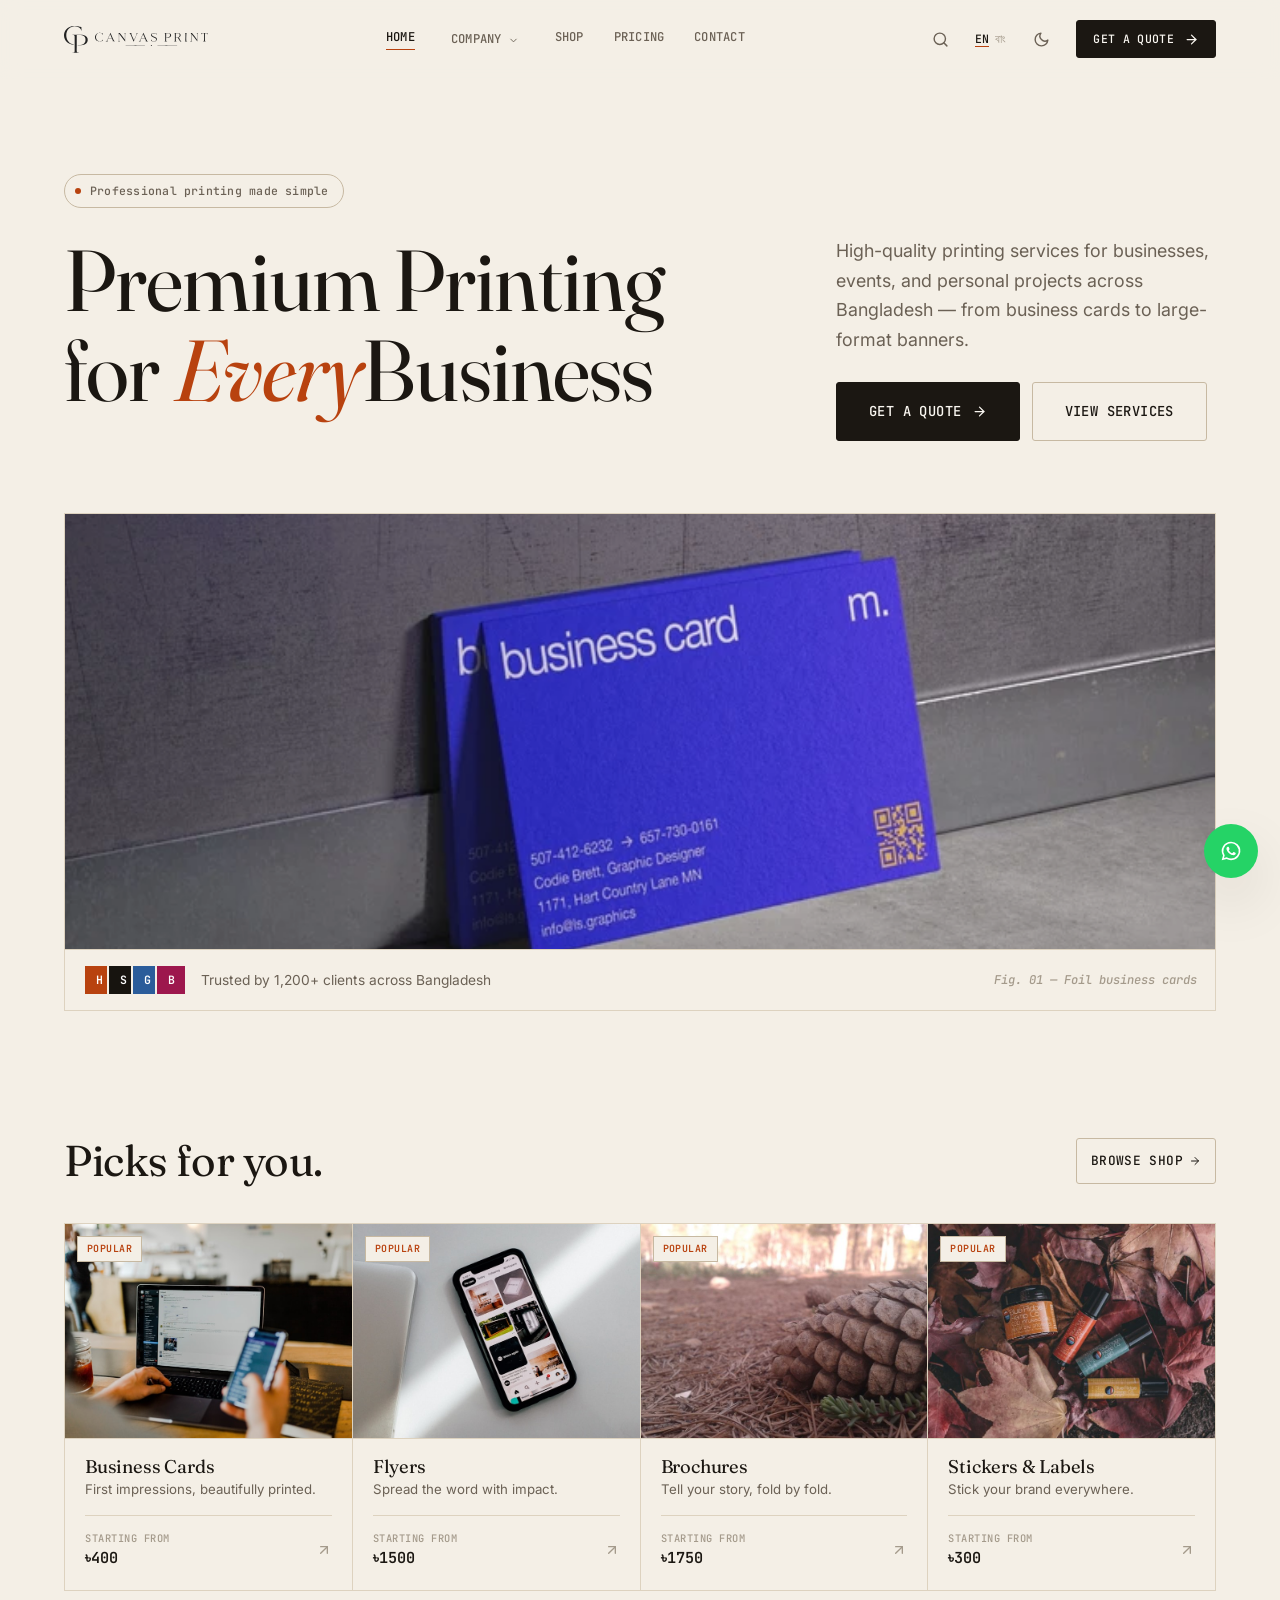
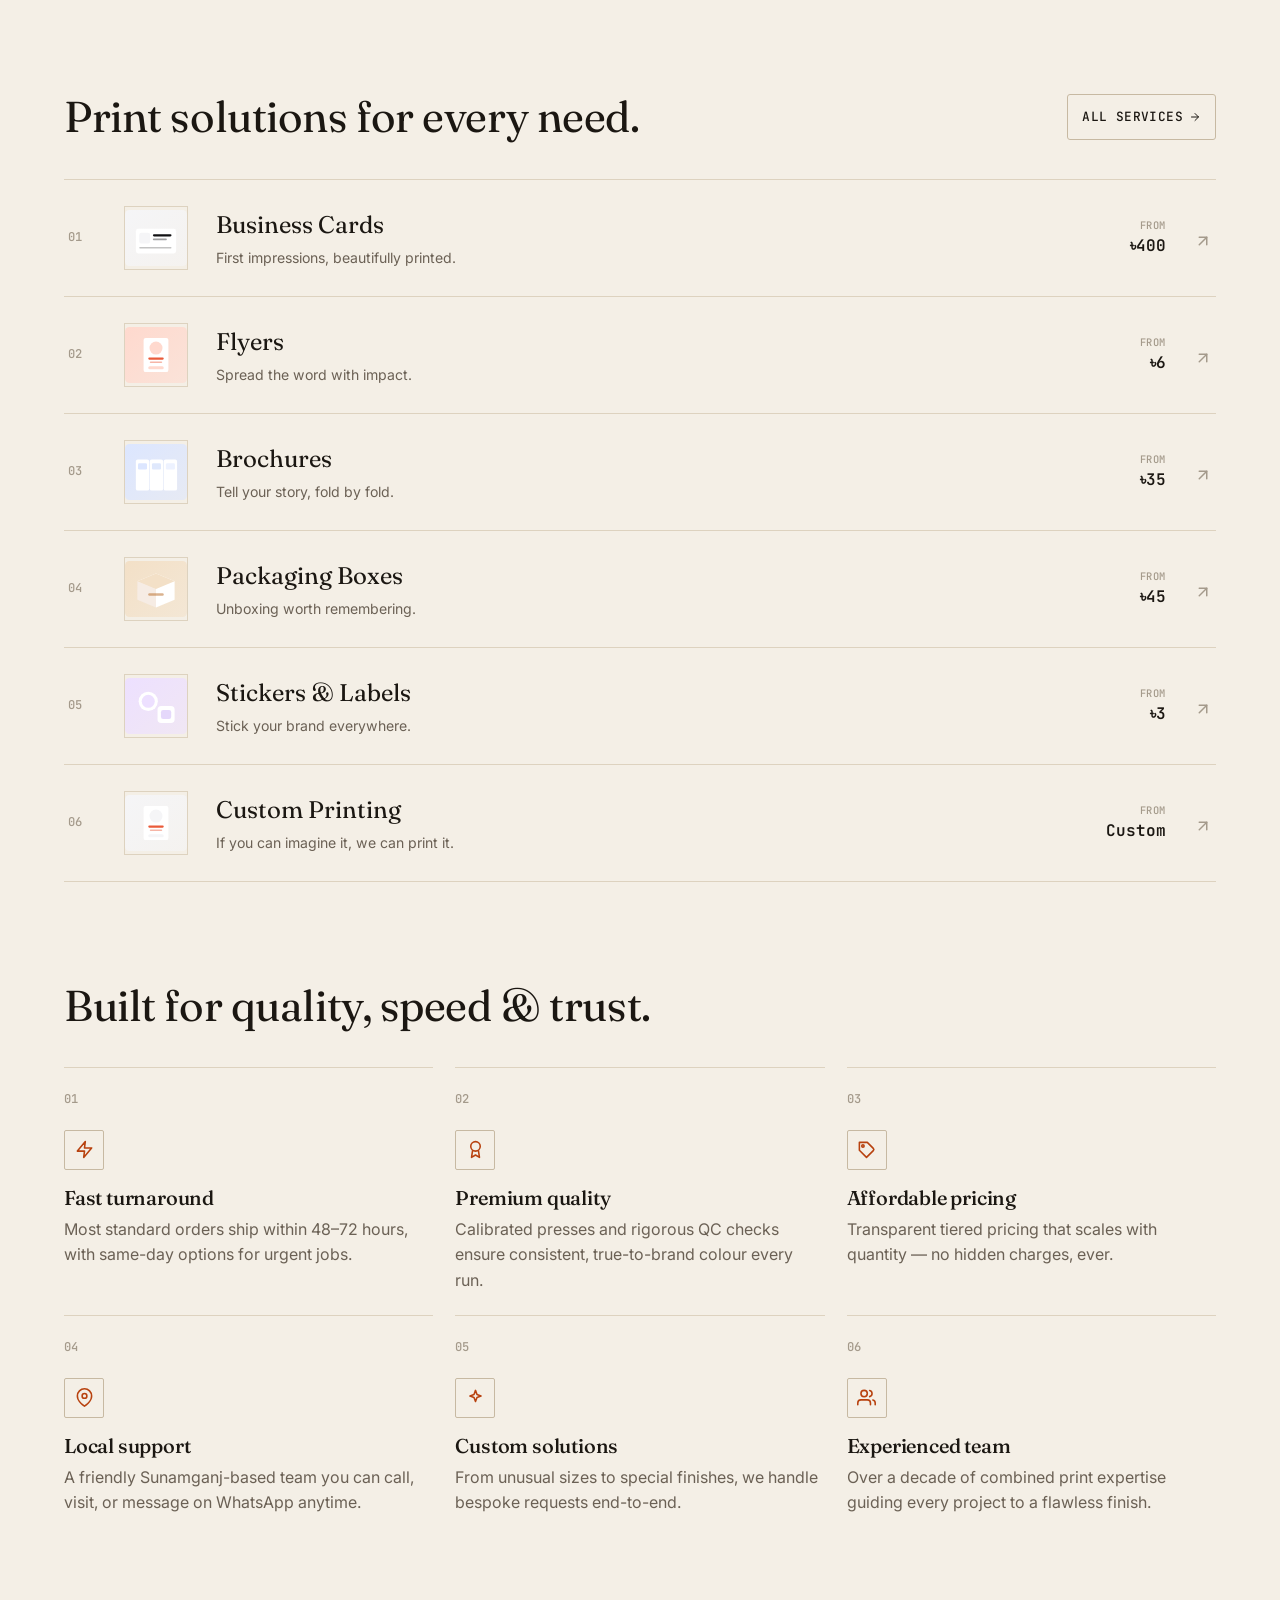
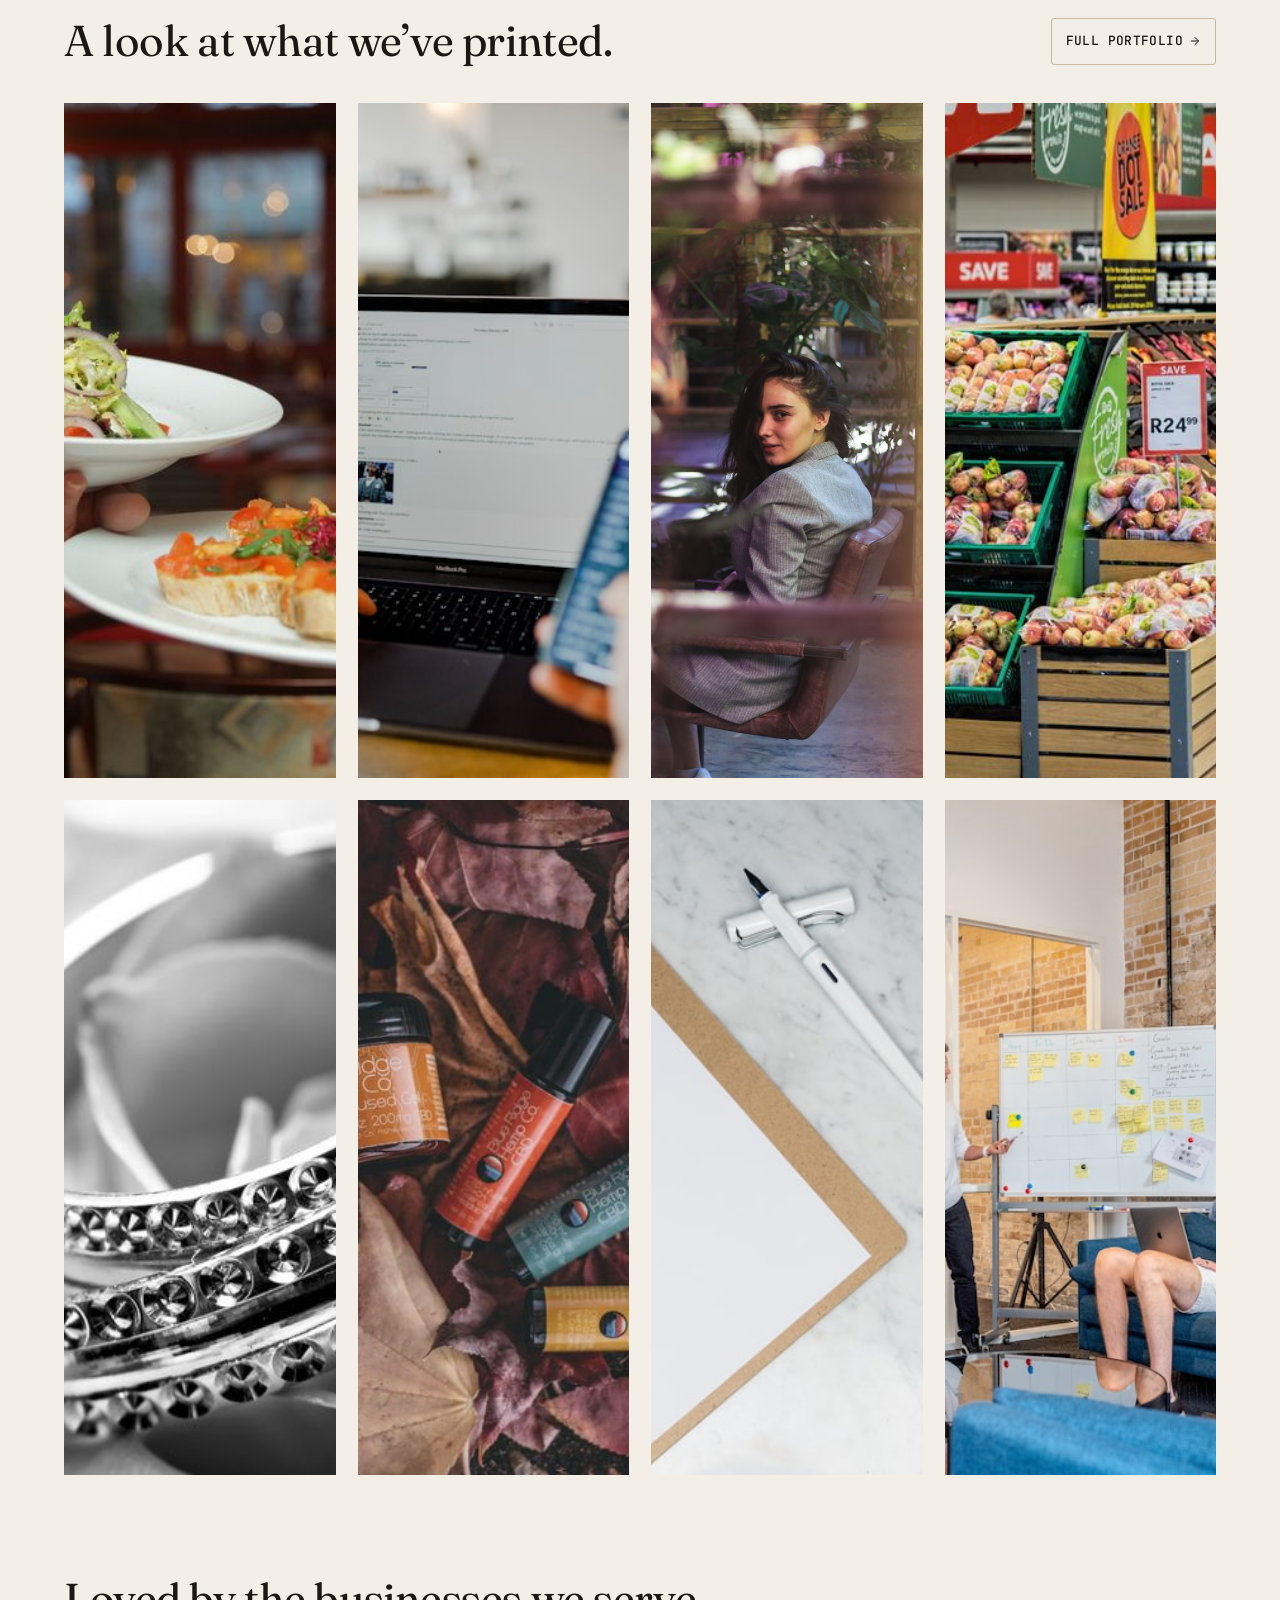
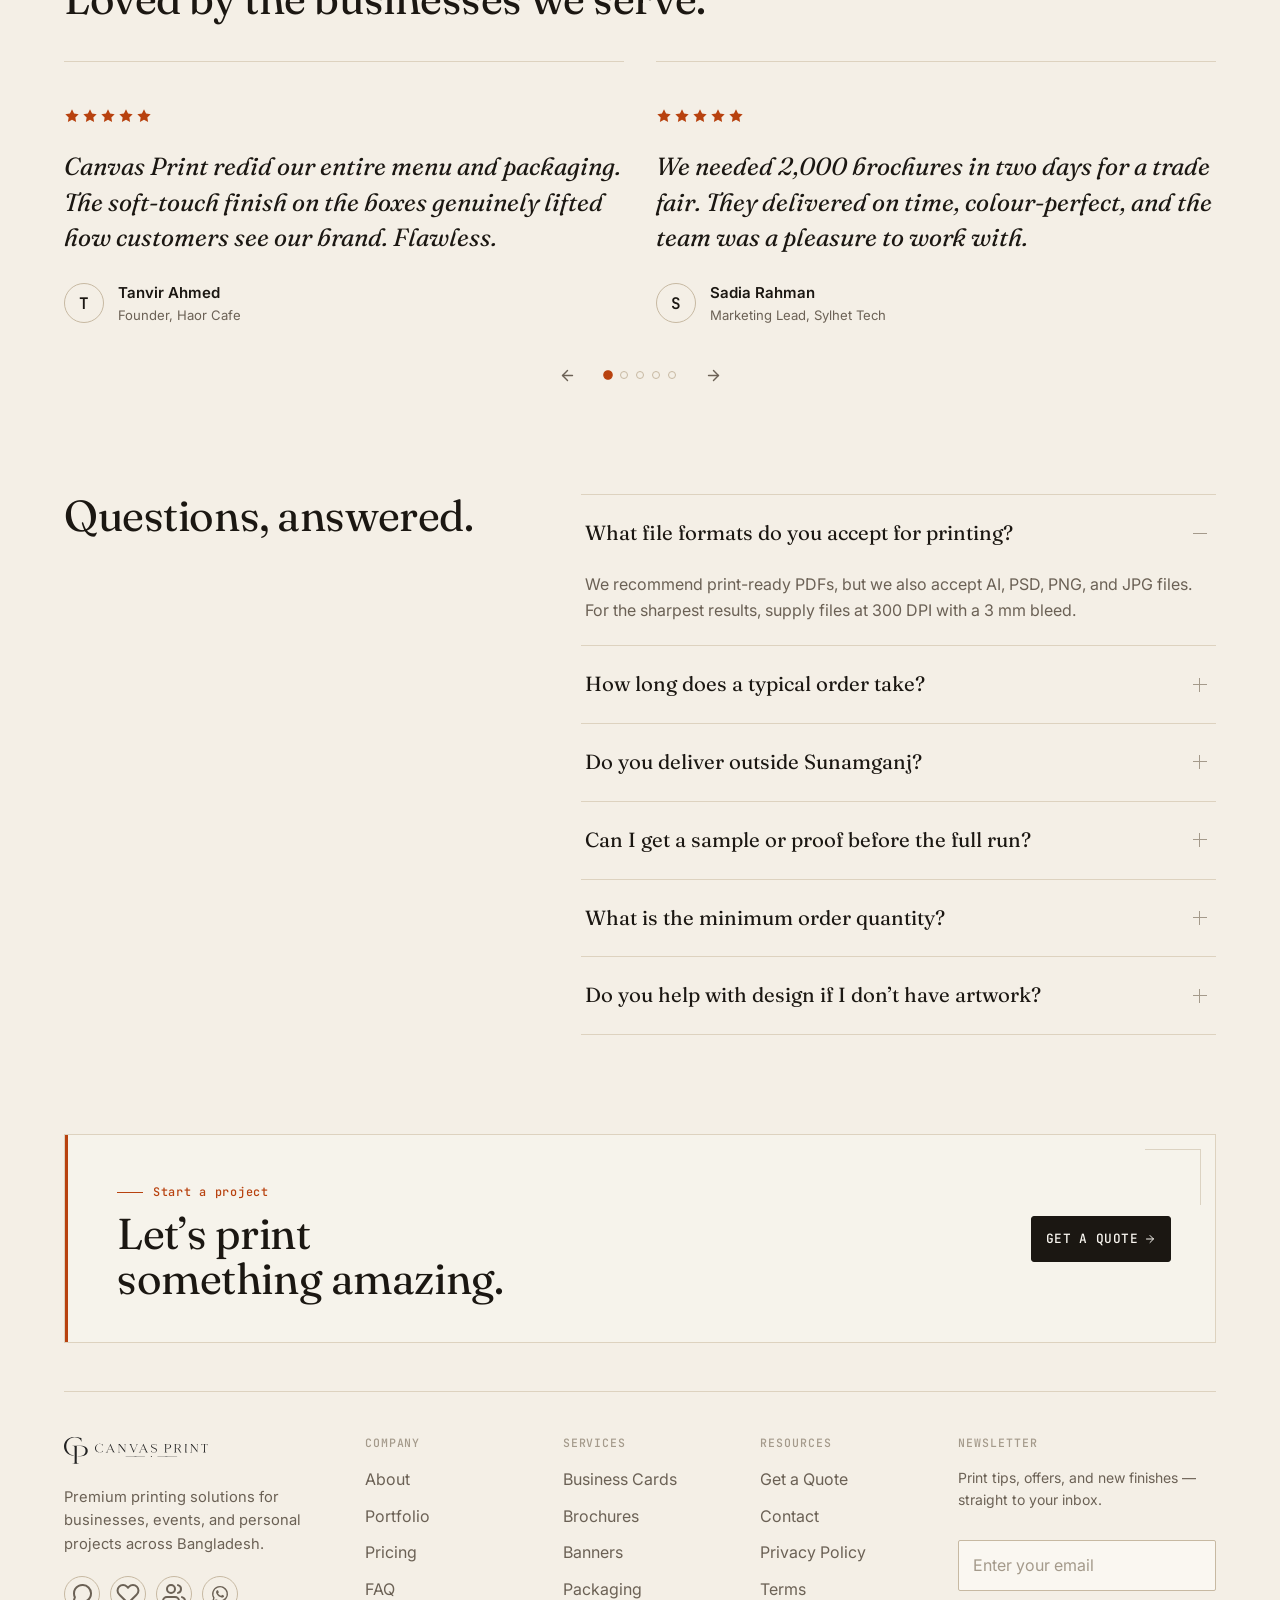
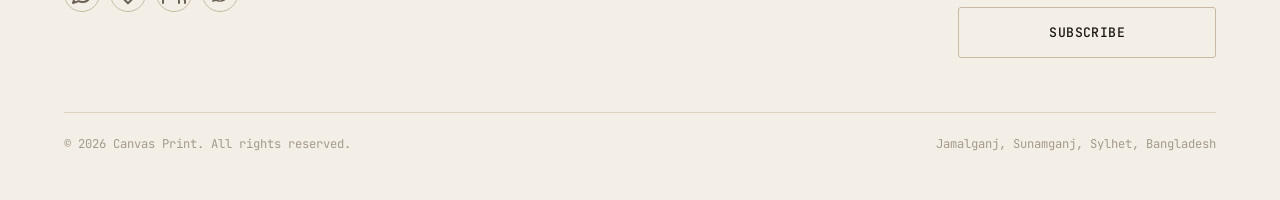
==== commit 7ab5cad5: "new logo" ====
--- a/index.html
+++ b/index.html
@@ -30,7 +30,7 @@
 
 <main id="main">
     <section class="hero">
-        <div class="container">
+        <div class="container py-6">
             <span class="badge reveal"><span class="dot"></span><span data-i18n="hero.badge"></span></span>
             <div class="hero-grid">
                 <h1 class="h-hero hero-title reveal" data-delay="1">
@@ -62,35 +62,28 @@
 
     <section class="section">
         <div class="container">
-            <div class="section-head center">
+            <div class="section-head">
                 <h2 class="h2 text-balance" data-i18n="featured.title"></h2>
-                <p class="lede" data-i18n="featured.description"></p>
+                <a href="/shop.html" class="btn btn-secondary btn-sm section-head-cta"><span data-i18n="common.browseShop"></span> <span data-icon="arrow-right"></span></a>
             </div>
             <div class="product-grid" data-render="featured-products"></div>
-            <div class="text-center mt-lg">
-                <a href="/shop.html" class="btn btn-secondary btn-lg"><span data-i18n="common.browseShop"></span> <span data-icon="arrow-right"></span></a>
-            </div>
         </div>
     </section>
 
     <section class="section">
         <div class="container">
-            <div class="section-head center">
+            <div class="section-head">
                 <h2 class="h2 text-balance" data-i18n="services.title"></h2>
-                <p class="lede" data-i18n="services.description"></p>
+                <a href="/services.html" class="btn btn-secondary btn-sm section-head-cta"><span data-i18n="common.allServices"></span> <span data-icon="arrow-right"></span></a>
             </div>
             <div class="service-list" data-render="services" data-home="true"></div>
-            <div class="text-center mt-lg">
-                <a href="/services.html" class="btn btn-secondary btn-lg"><span data-i18n="common.allServices"></span> <span data-icon="arrow-right"></span></a>
-            </div>
         </div>
     </section>
 
     <section class="section">
         <div class="container">
-            <div class="section-head center">
+            <div class="section-head">
                 <h2 class="h2 text-balance" data-i18n="why.title"></h2>
-                <p class="lede" data-i18n="why.description"></p>
             </div>
             <div class="grid grid-3" data-render="why"></div>
         </div>
@@ -100,30 +93,16 @@
         <div class="container">
             <div class="section-head">
                 <h2 class="h2 text-balance" data-i18n="work.title"></h2>
-                <p class="lede" data-i18n="work.description"></p>
+                <a href="/portfolio.html" class="btn btn-secondary btn-sm section-head-cta"><span data-i18n="common.fullPortfolio"></span> <span data-icon="arrow-right"></span></a>
             </div>
             <div class="grid grid-4" data-render="work" data-limit="8"></div>
-            <div class="text-center mt-lg">
-                <a href="/portfolio.html" class="btn btn-secondary btn-lg"><span data-i18n="common.fullPortfolio"></span> <span data-icon="arrow-right"></span></a>
-            </div>
         </div>
     </section>
 
     <section class="section">
         <div class="container">
-            <div class="section-head center">
-                <h2 class="h2 text-balance" data-i18n="process.title"></h2>
-                <p class="lede" data-i18n="process.description"></p>
-            </div>
-            <div class="process-list" data-render="process"></div>
-        </div>
-    </section>
-
-    <section class="section">
-        <div class="container">
-            <div class="section-head center">
+            <div class="section-head">
                 <h2 class="h2 text-balance" data-i18n="reviews.title"></h2>
-                <p class="lede" data-i18n="reviews.description"></p>
             </div>
             <div class="carousel" data-carousel>
                 <div class="reviews-track" data-track data-render="reviews"></div>
@@ -141,7 +120,6 @@
             <div class="faq-grid">
                 <div class="section-head mb-0">
                     <h2 class="h2 text-balance" data-i18n="faq.title"></h2>
-                    <p class="lede" data-i18n="faq.description"></p>
                 </div>
                 <div class="accordion" data-accordion data-render="faq" data-limit="6"></div>
             </div>
--- a/assets/css/styles.css
+++ b/assets/css/styles.css
@@ -523,12 +523,28 @@
    =================================================================== */
 
 .section-head {
-  max-width: 620px;
+  display: flex;
+  align-items: center;
+  justify-content: space-between;
+  gap: 16px 24px;
+  flex-wrap: wrap;
   margin-bottom: clamp(24px, 3vw, 40px);
 }
-.section-head.center {
-  margin-inline: auto;
-  text-align: center;
+.section-head h2,
+.section-head .h2 {
+  margin: 0;
+  flex: 1 1 auto;
+  min-width: min(100%, 16rem);
+}
+.section-head-cta {
+  flex-shrink: 0;
+  padding: 12px 14px;
+  font-size: 0.8rem;
+  gap: 6px;
+}
+.section-head-cta .icon {
+  width: 12px;
+  height: 12px;
 }
 .section-head .eyebrow {
   margin-bottom: 18px;
--- a/assets/css/components.css
+++ b/assets/css/components.css
@@ -470,20 +470,22 @@
    =================================================================== */
 
 .hero {
-  padding-top: clamp(20px, 3vw, 36px);
+  padding-top: clamp(40px, 5.5vw, 72px);
   padding-bottom: clamp(32px, 4vw, 52px);
 }
 .hero .badge {
-  margin-bottom: 16px;
+  margin-bottom: clamp(20px, 2.5vw, 28px);
 }
 .hero-grid {
   display: grid;
-  gap: clamp(20px, 3vw, 36px);
+  gap: clamp(24px, 4vw, 48px);
   align-items: start;
 }
 @media (min-width: 900px) {
   .hero-grid {
-    grid-template-columns: 1.6fr 1fr;
+    grid-template-columns: 1.45fr minmax(260px, 0.95fr);
+    gap: clamp(48px, 7vw, 96px);
+    align-items: start;
   }
 }
 
@@ -495,15 +497,37 @@
 }
 .hero-side {
   padding-bottom: clamp(4px, 1vw, 10px);
+  min-width: 0;
+}
+@media (min-width: 900px) {
+  .hero-side {
+    justify-self: end;
+    width: 100%;
+    max-width: 380px;
+    padding-bottom: clamp(6px, 1vw, 14px);
+  }
 }
 .hero-side .lede {
   max-width: 380px;
 }
+@media (min-width: 900px) {
+  .hero-side .lede {
+    max-width: none;
+    line-height: 1.65;
+  }
+}
 .hero-cta {
   display: flex;
   flex-wrap: wrap;
-  gap: 12px;
-  margin-top: 24px;
+  gap: 10px;
+  margin-top: clamp(20px, 2.5vw, 28px);
+}
+@media (min-width: 900px) {
+  .hero-cta {
+    flex-direction: row;
+    align-items: flex-start;
+    gap: 12px;
+  }
 }
 .hero-trust {
   display: flex;
@@ -1132,10 +1156,16 @@
 .masonry-item .art {
   width: 100%;
 }
-.masonry-item .art svg {
+.masonry-item .art svg,
+.masonry-item .art img {
+  width: 100%;
+  aspect-ratio: 400 / 360;
+  object-fit: cover;
+  display: block;
   transition: transform var(--dur-slow) var(--ease);
 }
-.masonry-item:hover .art svg {
+.masonry-item:hover .art svg,
+.masonry-item:hover .art img {
   transform: scale(1.06);
 }
 .masonry-item .ov {
@@ -1633,17 +1663,57 @@
   margin-top: 0;
 }
 .footer-cta {
-  text-align: center;
-  max-width: 640px;
-  margin-inline: auto;
-  padding-block: clamp(40px, 5vw, 64px);
-}
-.footer-cta .eyebrow {
-  justify-content: center;
-  margin-bottom: 18px;
-}
-.footer-cta .btn {
-  margin-top: 30px;
+  padding-block: clamp(32px, 4vw, 48px);
+}
+.footer-cta-banner {
+  position: relative;
+  border: 1px solid var(--border);
+  background: color-mix(in srgb, var(--panel) 50%, transparent);
+  padding: clamp(28px, 4vw, 40px) clamp(24px, 4vw, 44px);
+  overflow: hidden;
+}
+.footer-cta-banner::before {
+  content: "";
+  position: absolute;
+  inset: 0 auto 0 0;
+  width: 3px;
+  background: var(--tomato);
+}
+.footer-cta-banner::after {
+  content: "";
+  position: absolute;
+  top: 14px;
+  right: 14px;
+  width: clamp(36px, 5vw, 56px);
+  height: clamp(36px, 5vw, 56px);
+  border-top: 1px solid var(--border-strong);
+  border-right: 1px solid var(--border-strong);
+  opacity: 0.55;
+  pointer-events: none;
+}
+.footer-cta-inner {
+  display: flex;
+  align-items: center;
+  justify-content: space-between;
+  gap: 20px 32px;
+  flex-wrap: wrap;
+  position: relative;
+  z-index: 1;
+}
+.footer-cta-copy {
+  flex: 1 1 auto;
+  min-width: min(100%, 16rem);
+  padding-left: 8px;
+}
+.footer-cta-copy .eyebrow {
+  margin-bottom: 10px;
+}
+.footer-cta-copy h2 {
+  margin: 0;
+  max-width: 18ch;
+}
+.footer-cta .btn-primary {
+  flex-shrink: 0;
 }
 
 .footer-panel {
@@ -1664,10 +1734,6 @@
     grid-template-columns: 1.6fr 1fr 1fr 1fr 1.5fr;
     gap: 26px;
   }
-}
-.footer-brand .brand {
-  font-family: var(--font-display);
-  font-size: 1.3rem;
 }
 .footer-brand p {
   color: var(--ink-2);
